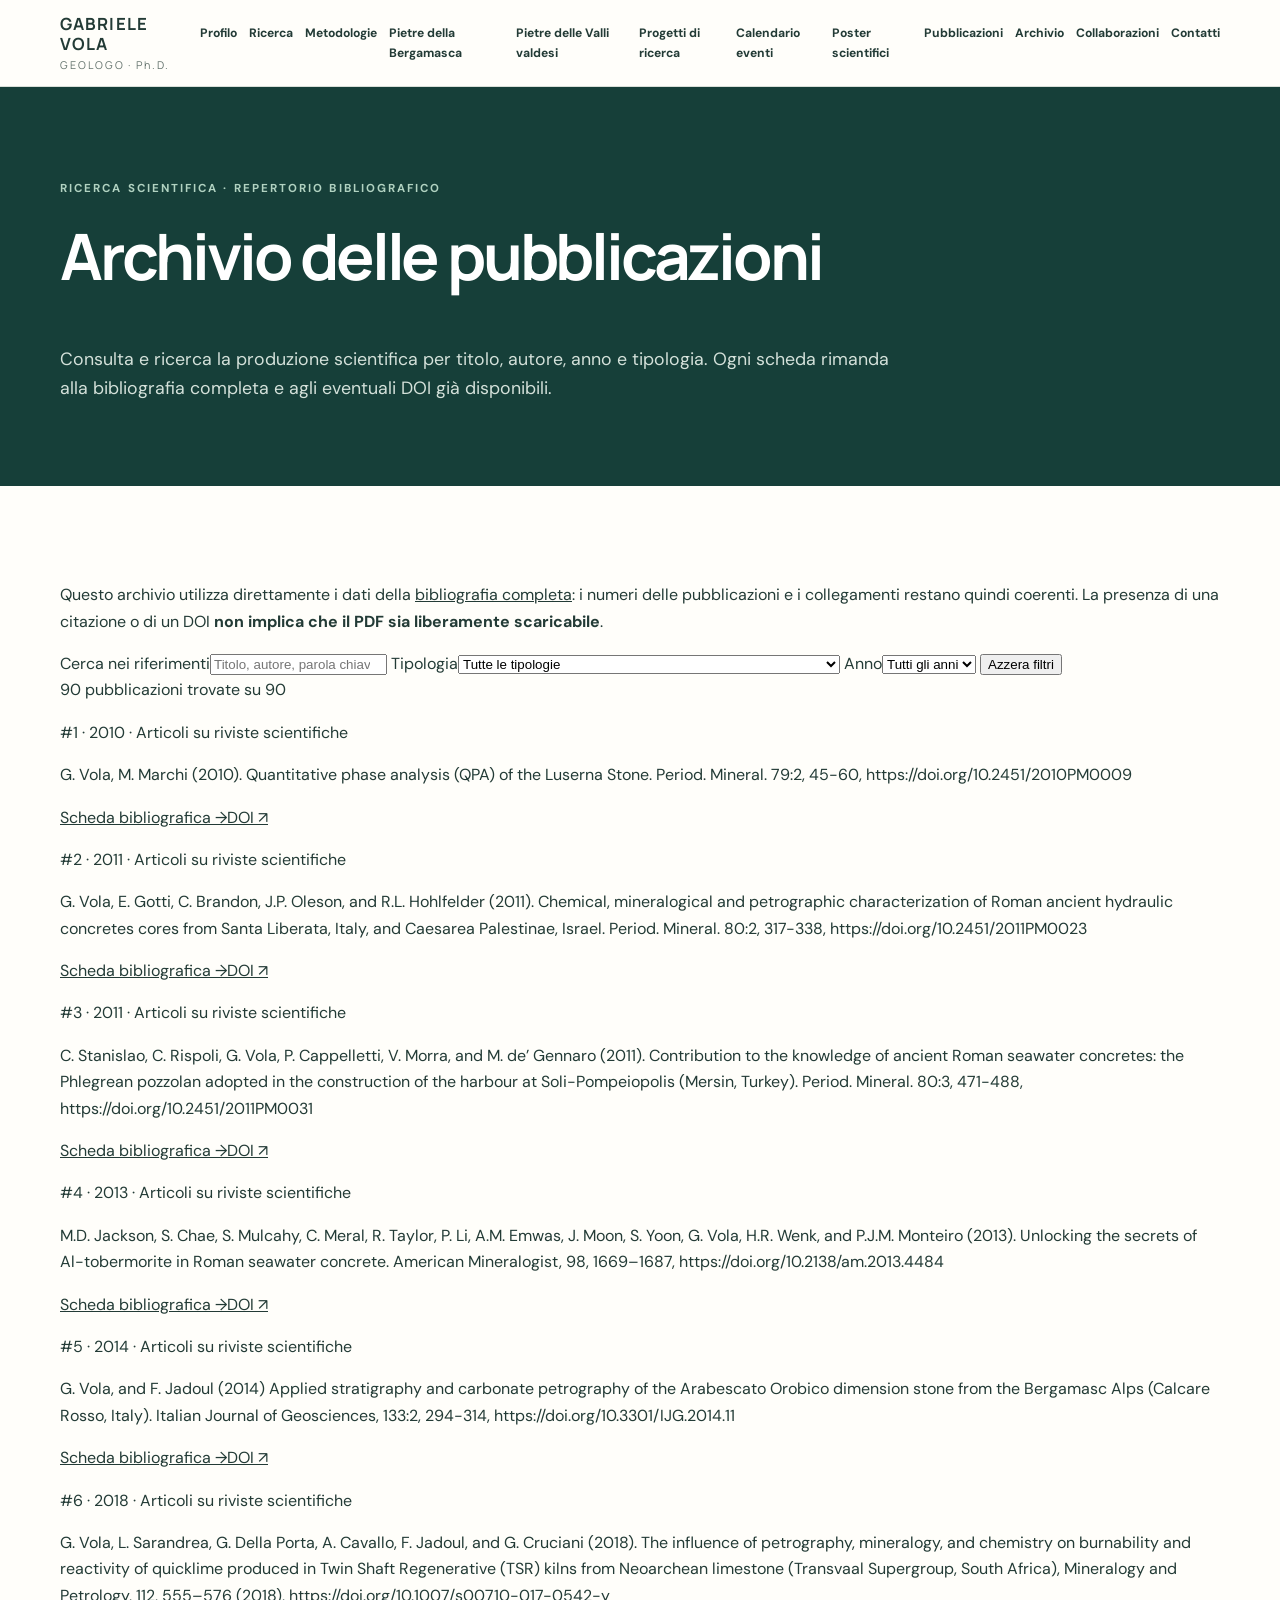
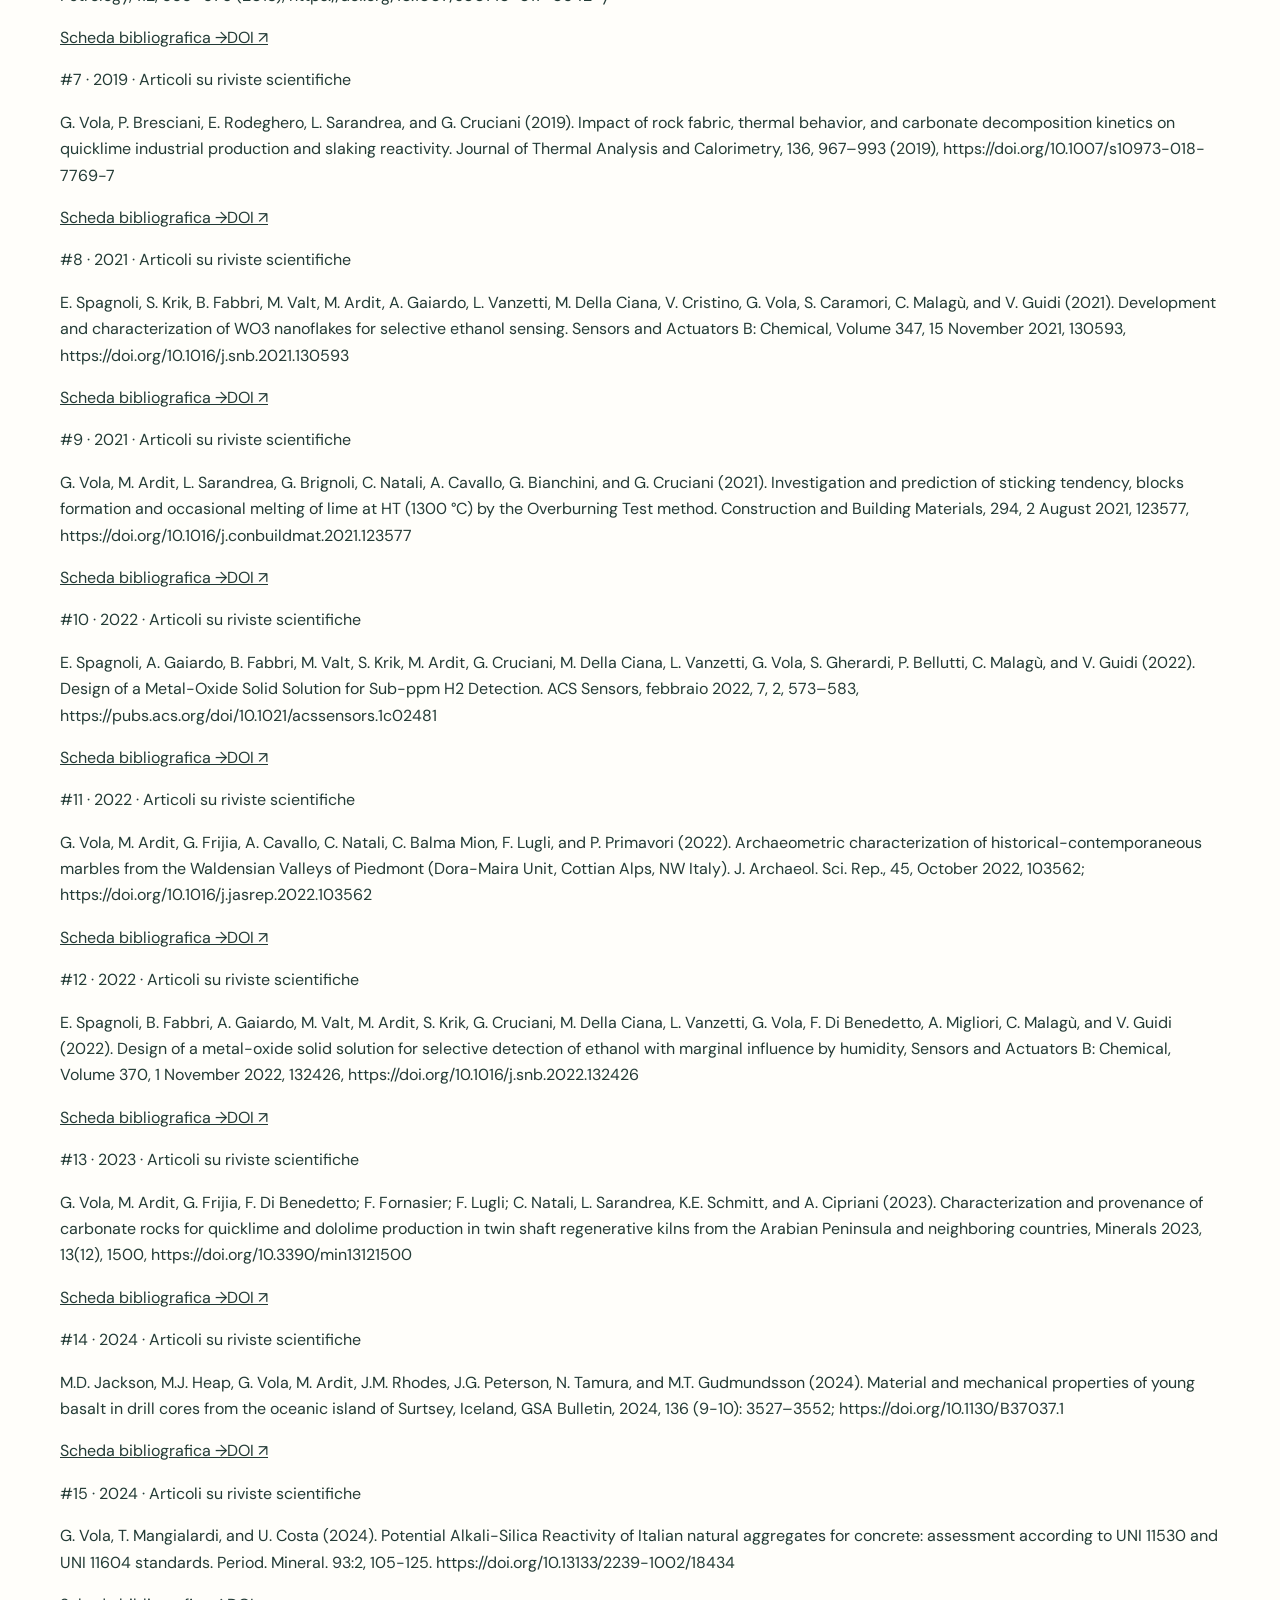
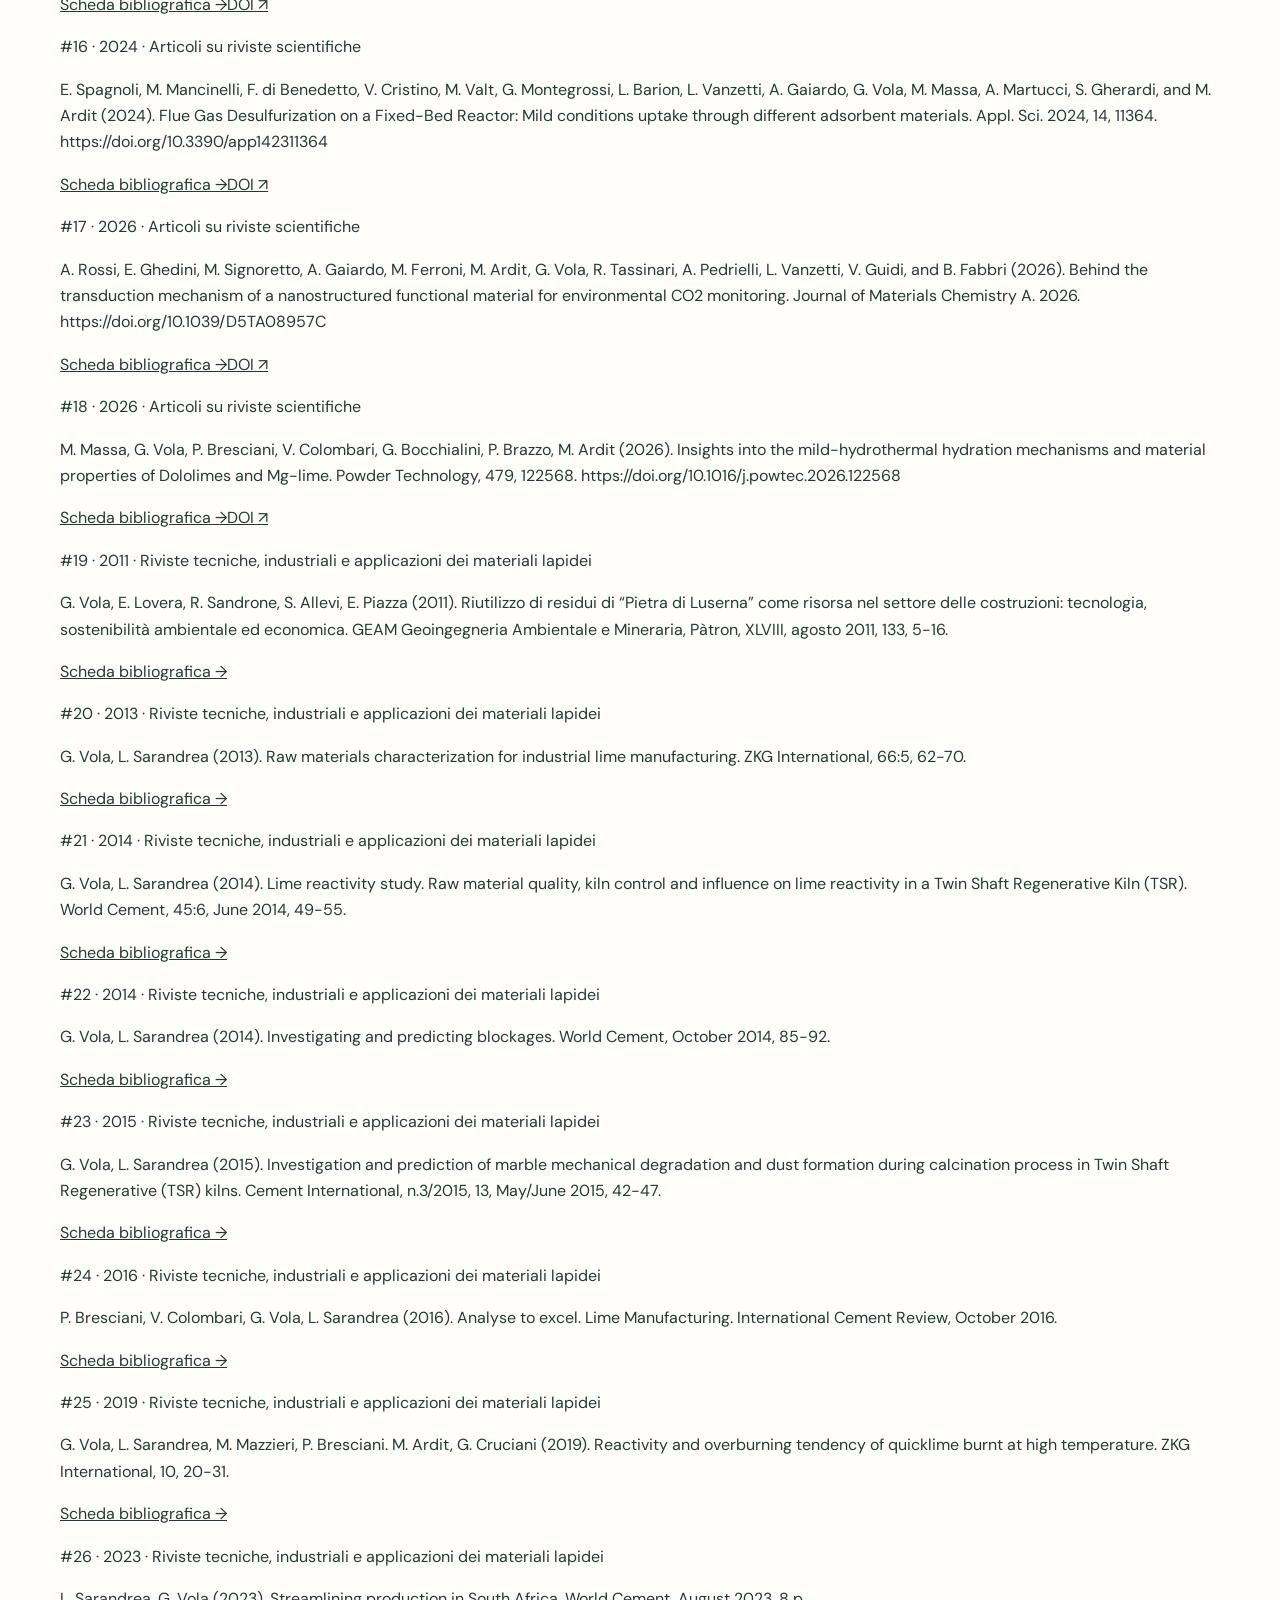
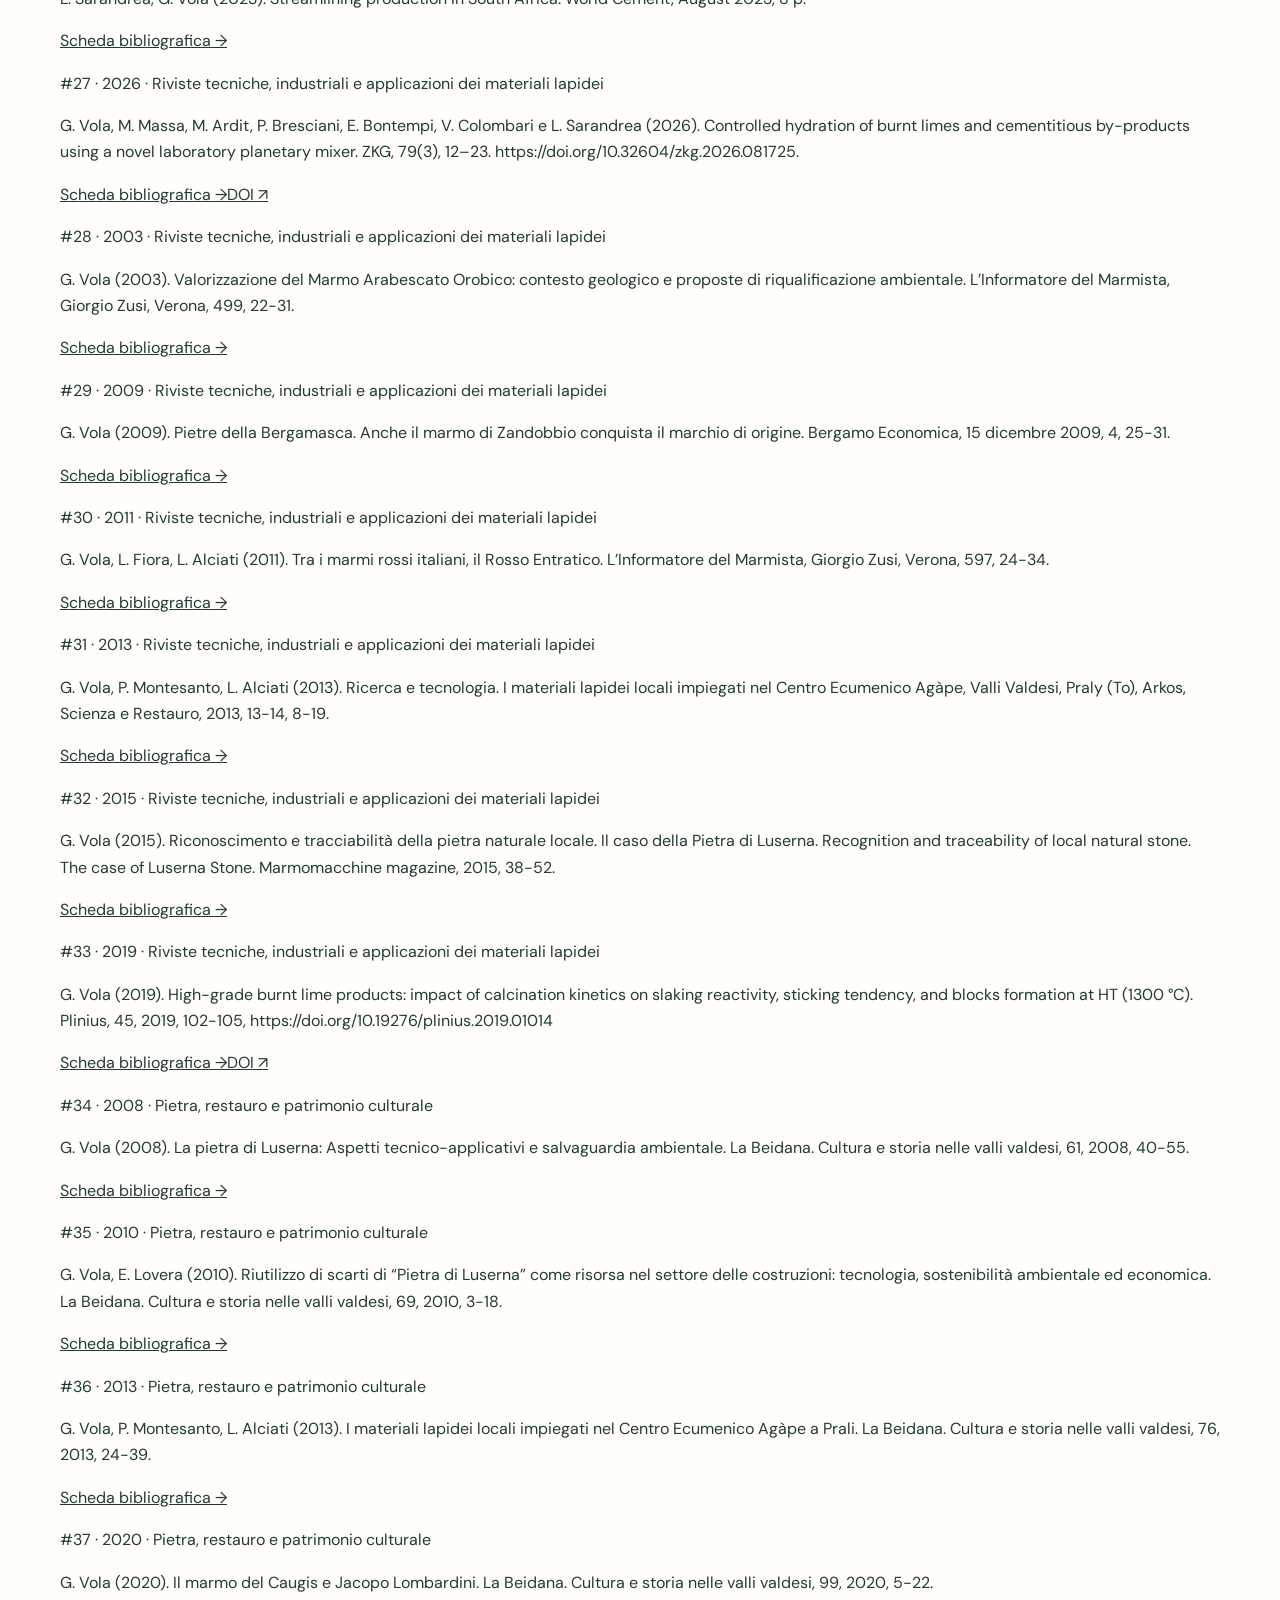
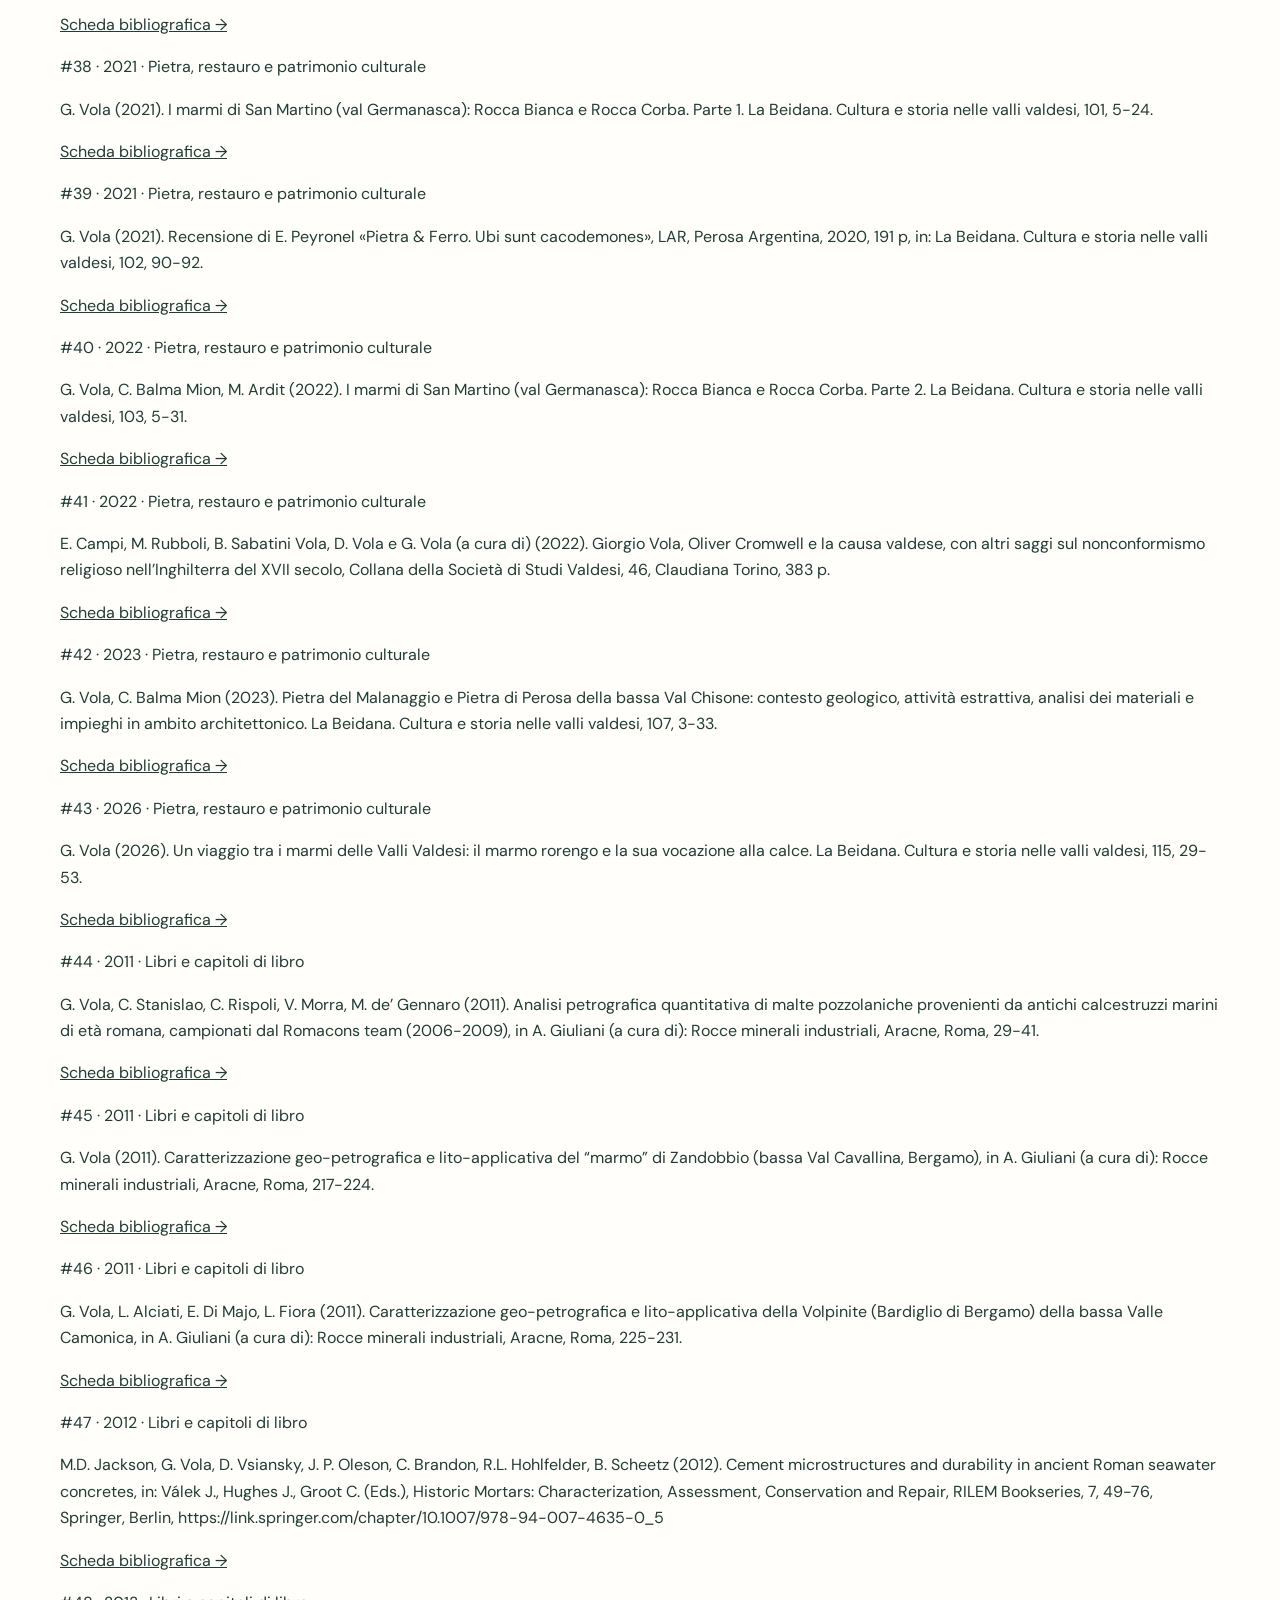
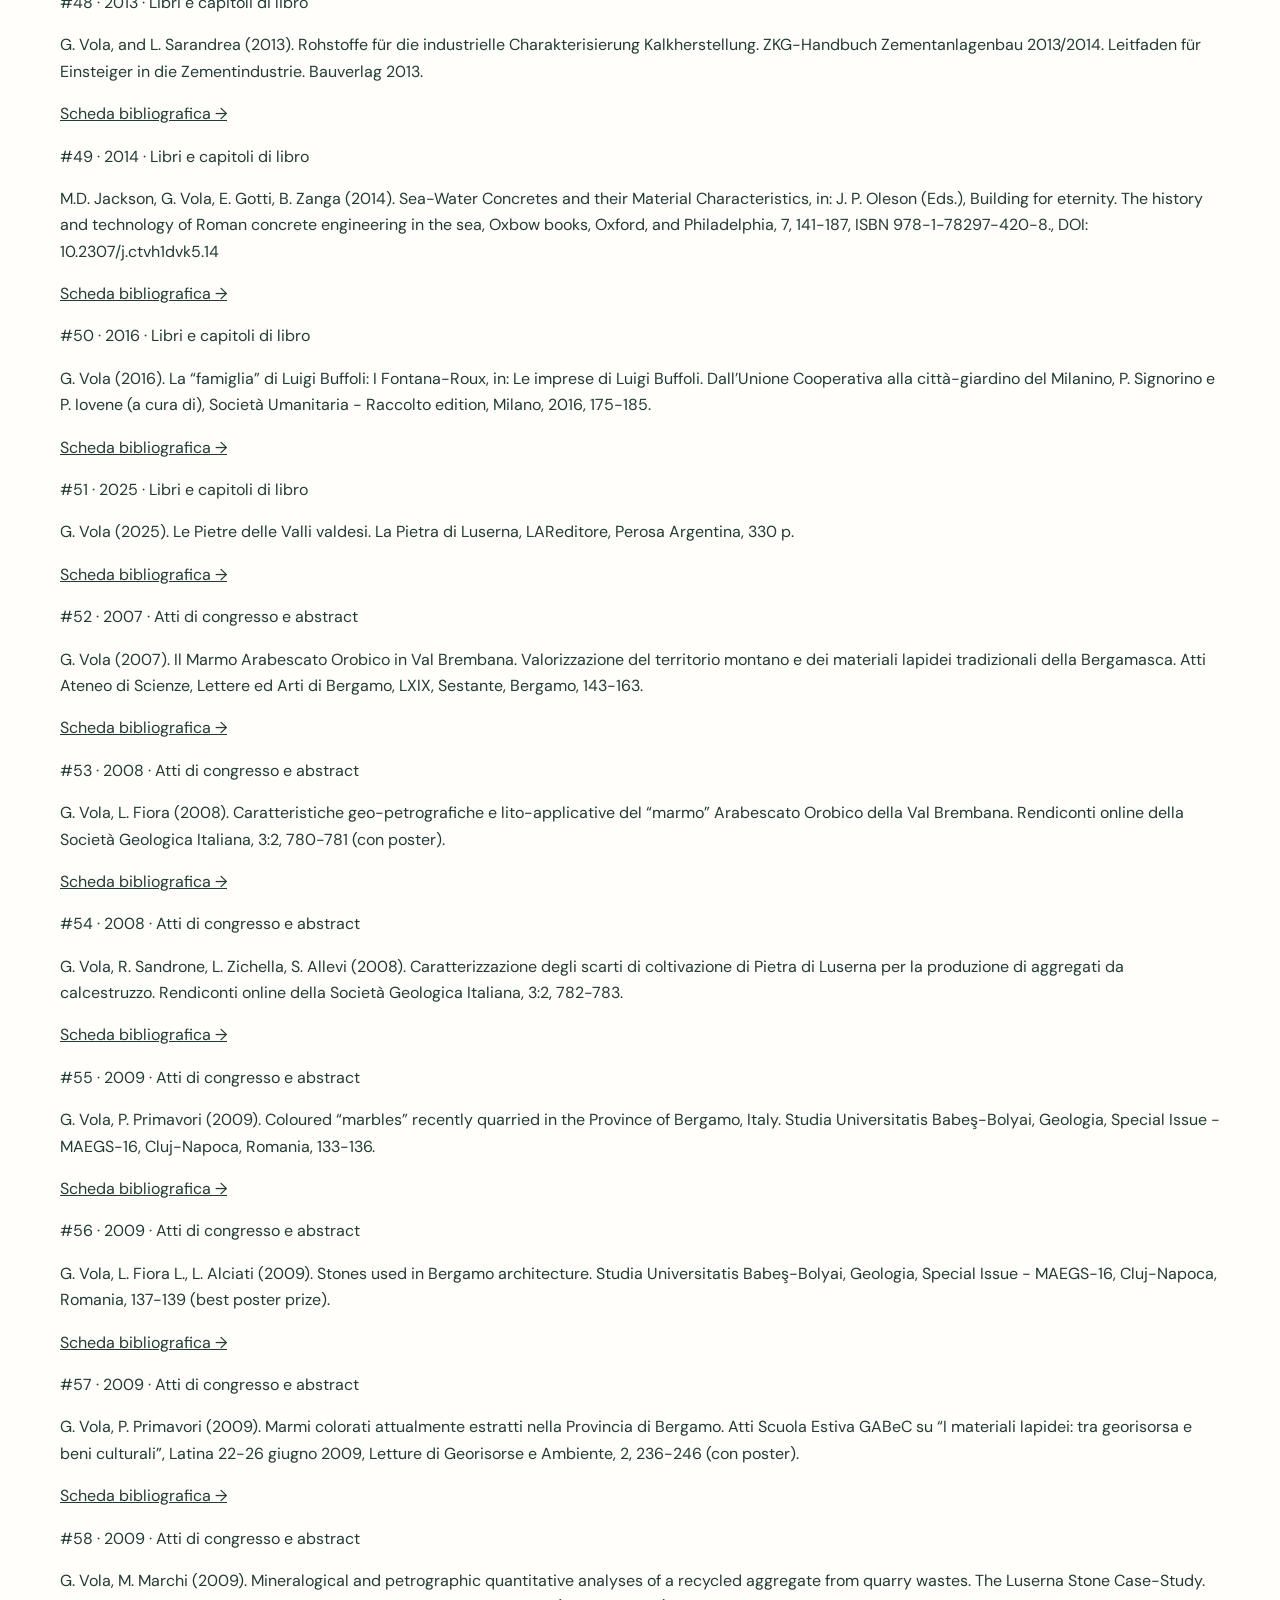
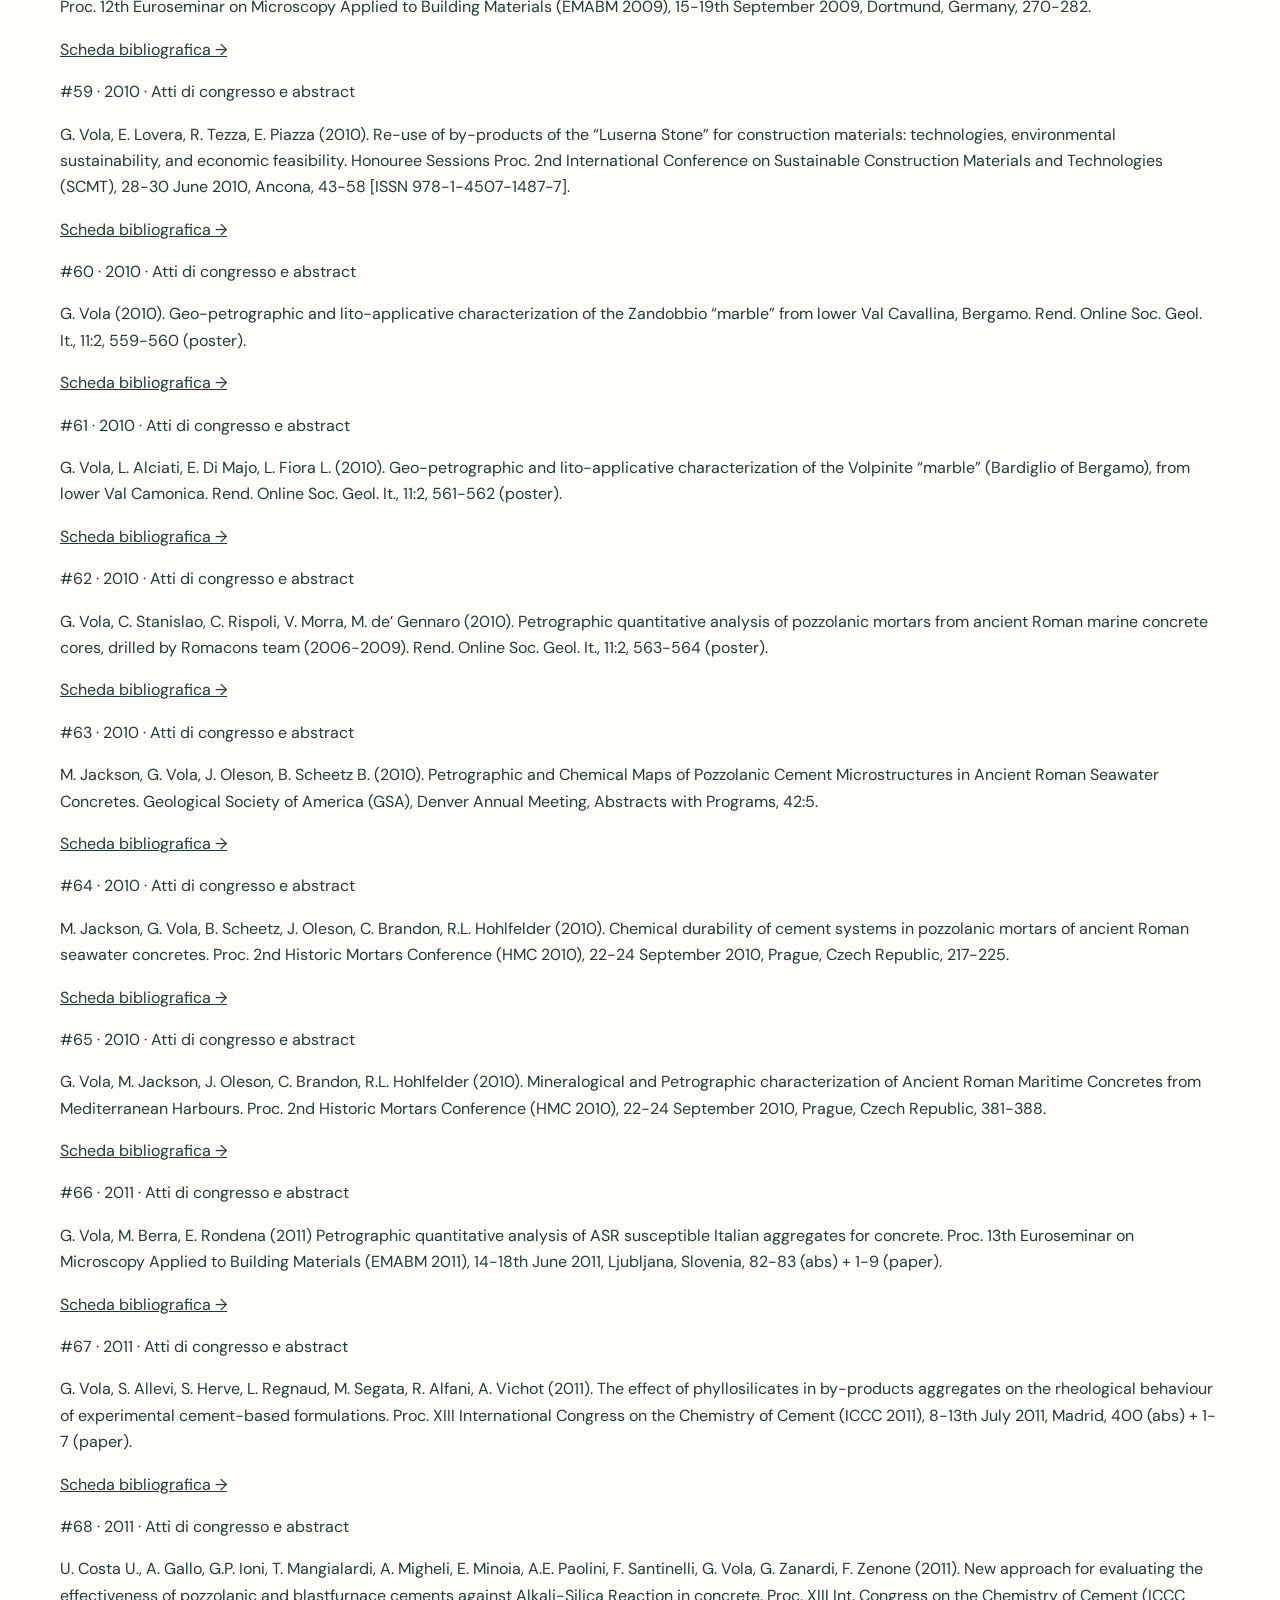
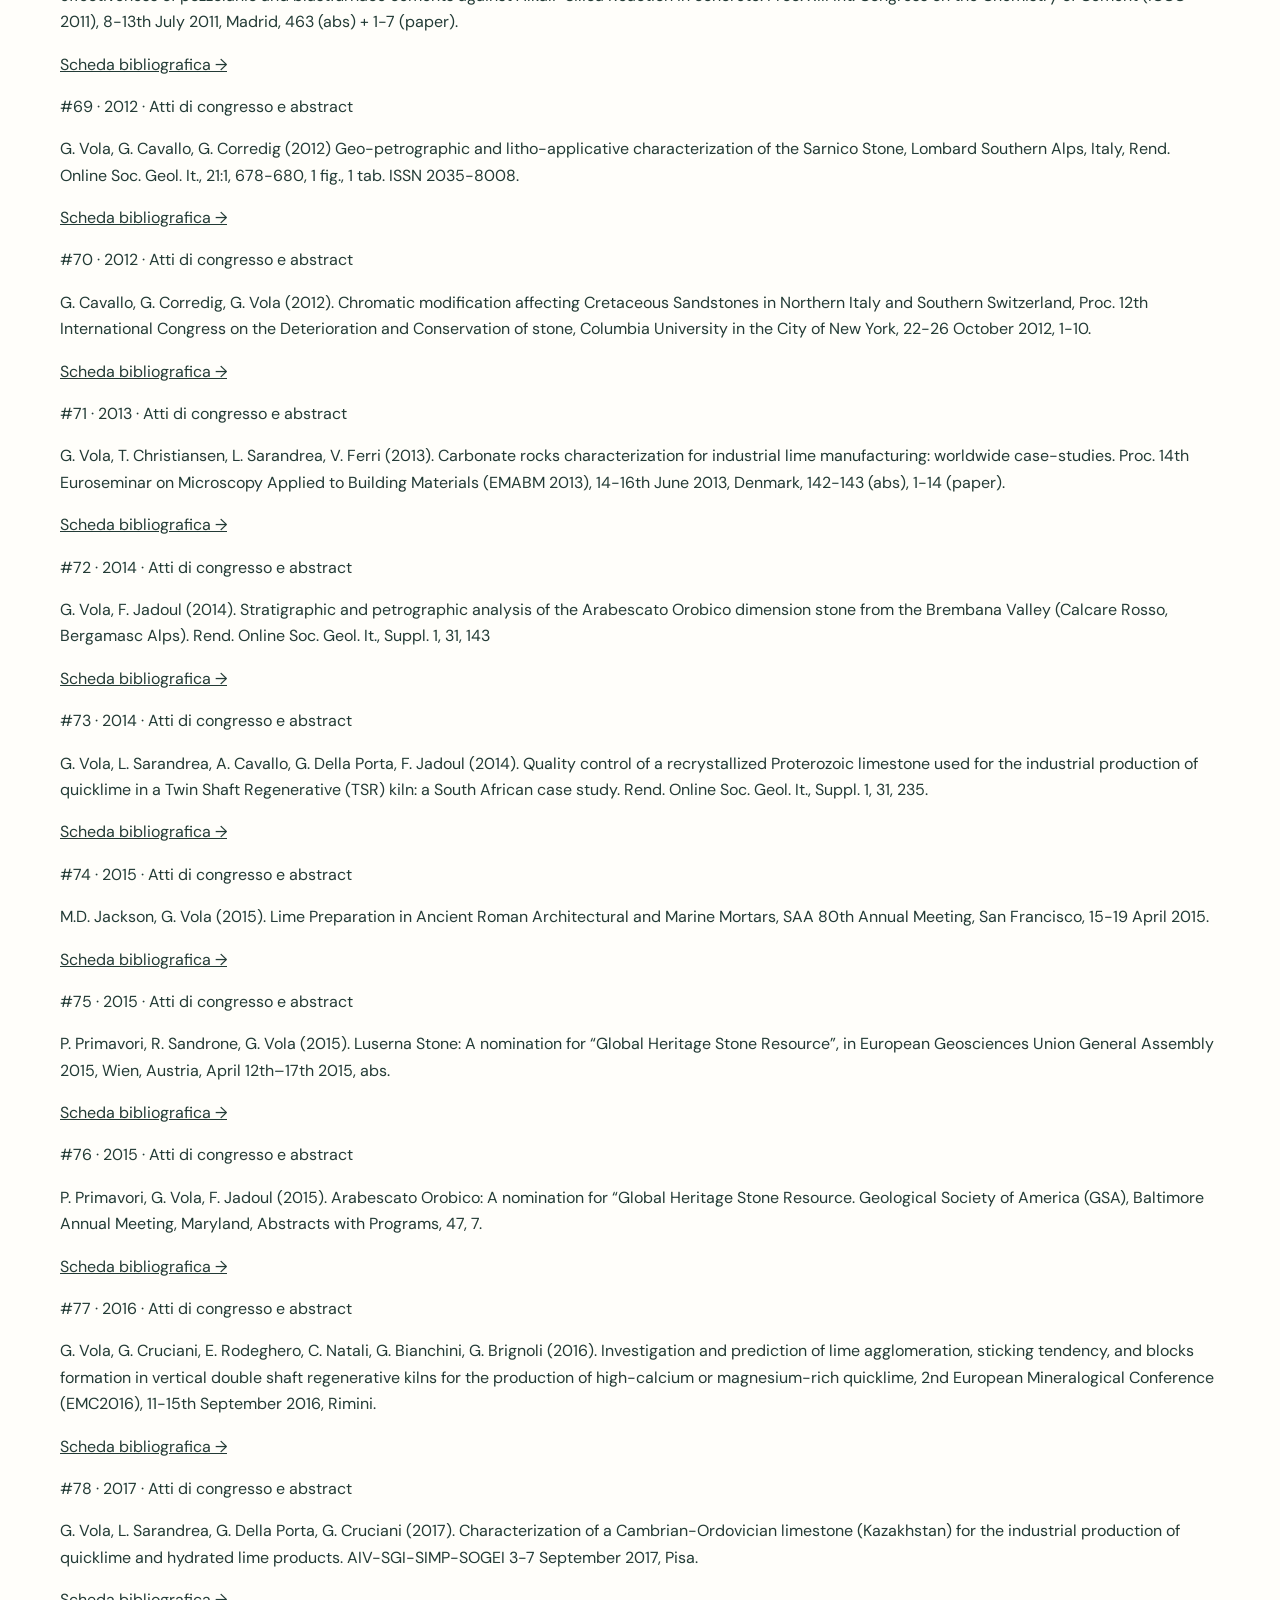
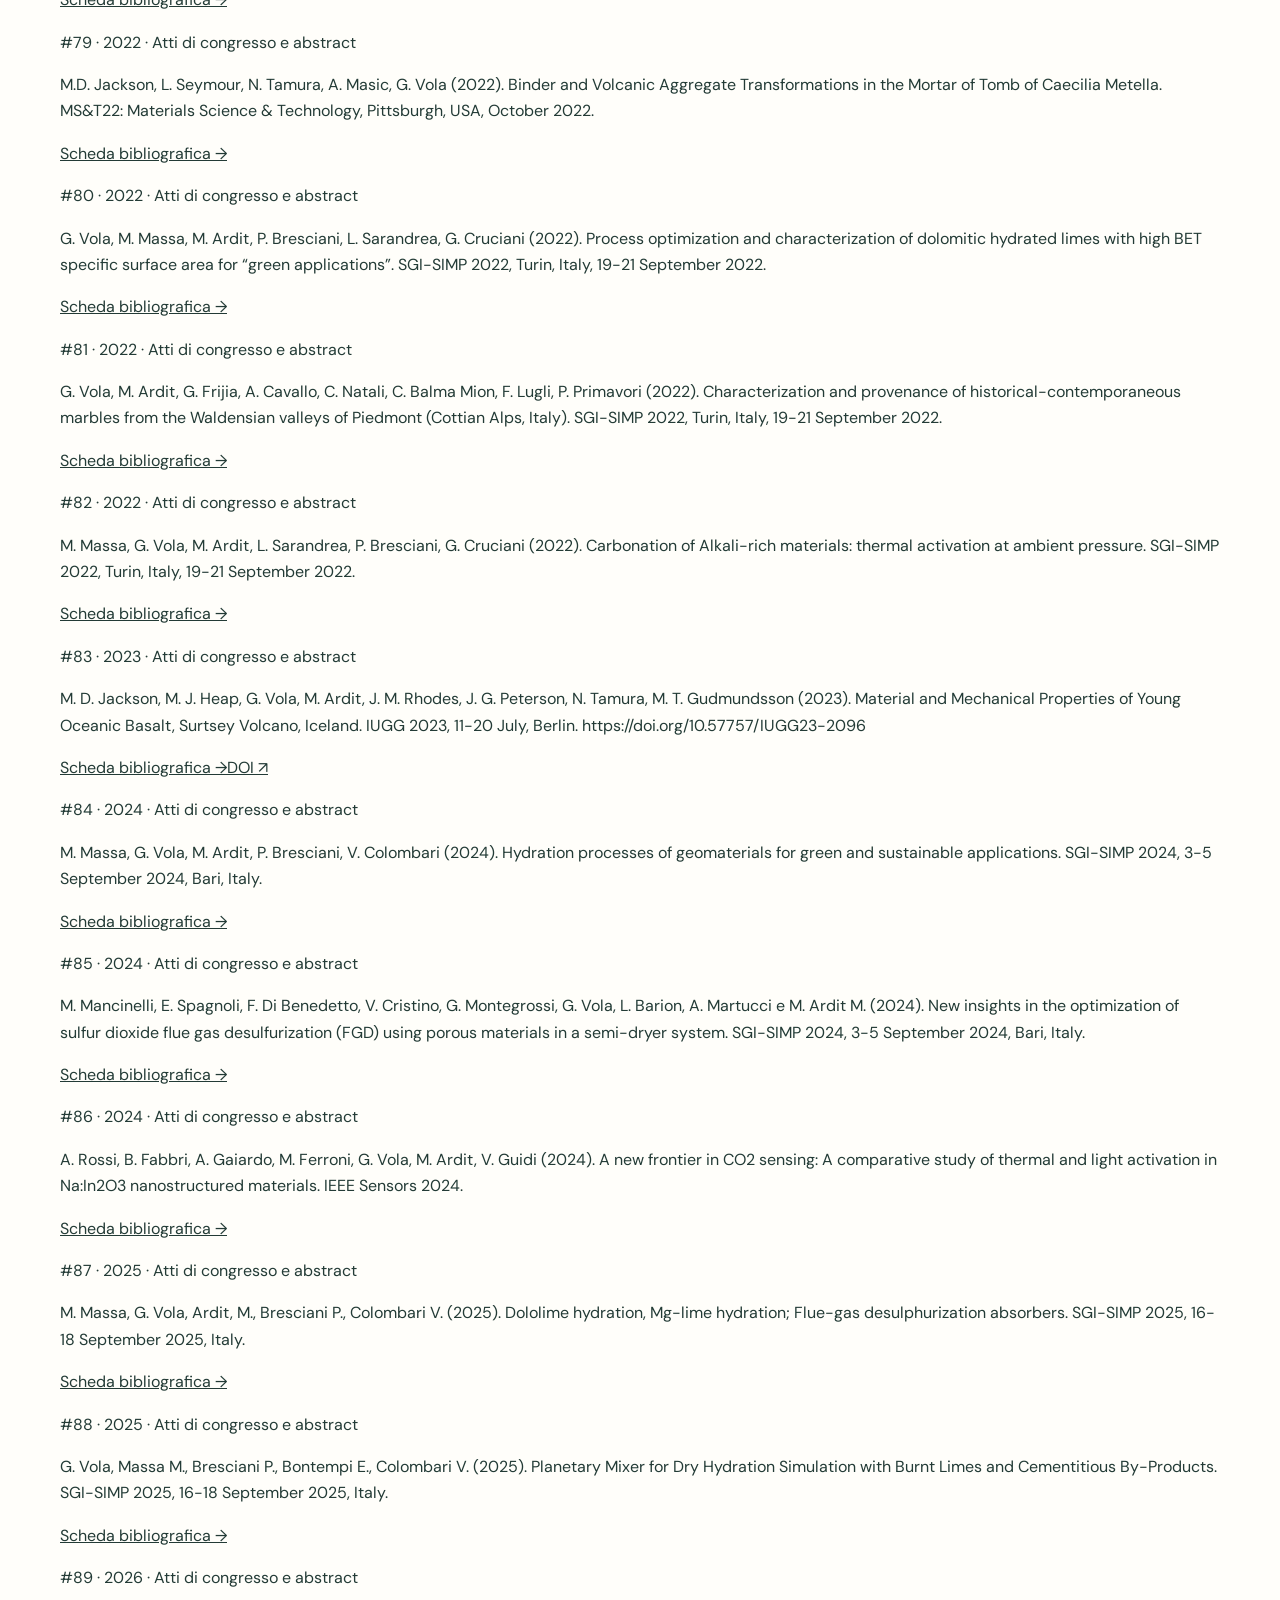
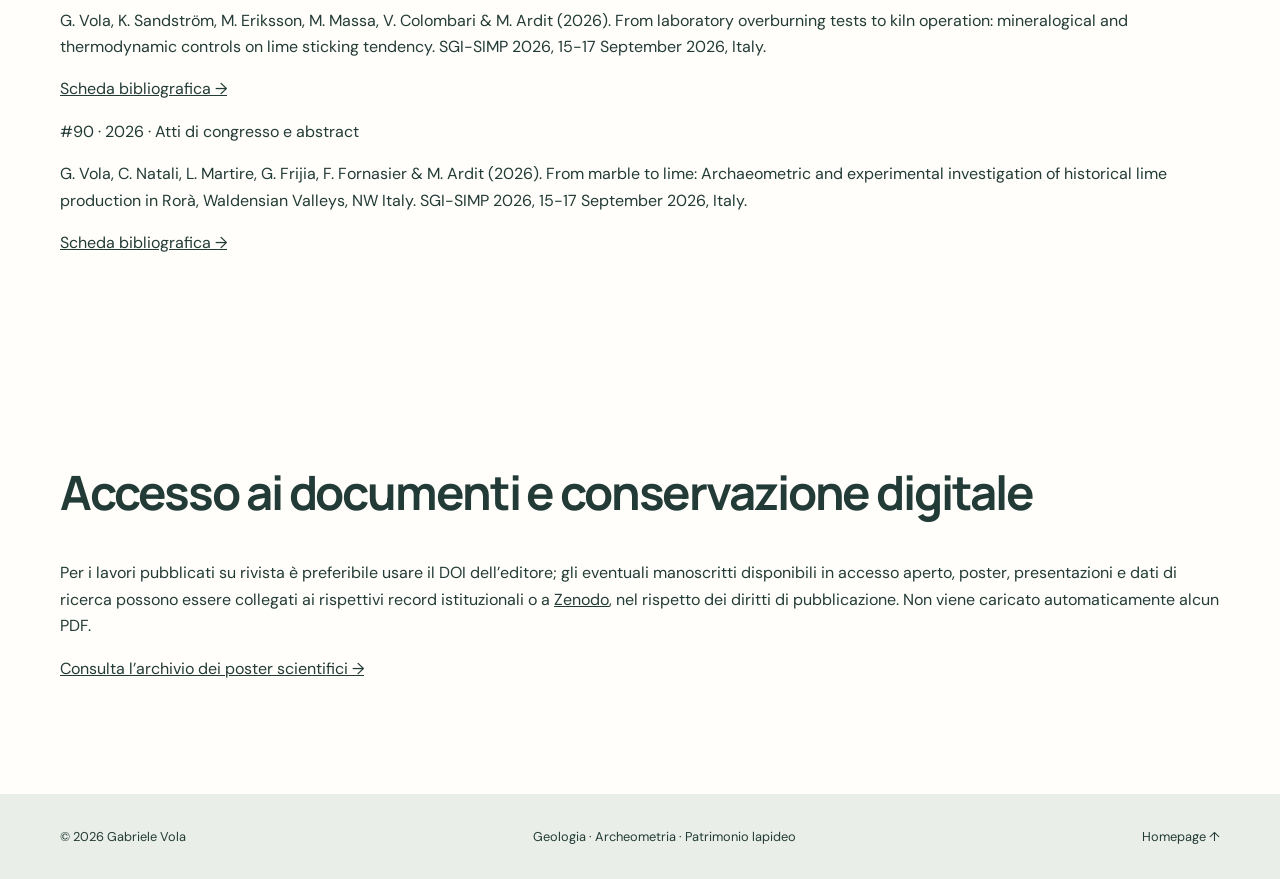
==== archivio-pubblicazioni.html @ a54b9888 "Crea archivio pubblicazioni ricercabile collegato alla bibliografia" ====
<!DOCTYPE html>
<html lang="it">
<head>
<meta charset="utf-8">
<meta name="viewport" content="width=device-width,initial-scale=1">
<link rel="canonical" href="https://gabriele-vola.github.io/archivio-pubblicazioni.html">
<meta name="description" content="Archivio ricercabile delle pubblicazioni scientifiche di Gabriele Vola: ricerca per autore, titolo, anno, tipologia e DOI.">
<meta property="og:title" content="Archivio pubblicazioni | Gabriele Vola">
<meta property="og:description" content="Bibliografia scientifica ricercabile per titolo, anno e tipologia, con collegamenti agli identificativi DOI.">
<title>Archivio pubblicazioni | Gabriele Vola</title>
<link rel="stylesheet" href="style.css">
</head>
<body><a class="skip" href="#contenuto">Salta al contenuto</a>
<header class="header"><div class="shell nav"><a class="brand" href="index.html"><strong>GABRIELE VOLA</strong><span>GEOLOGO · Ph.D.</span></a><button aria-controls="links" aria-expanded="false" aria-label="Apri menu" class="menu" id="menuToggle">☰</button><nav aria-label="Navigazione principale" id="links"><a href="index.html#profilo">Profilo</a><a href="index.html#ricerca">Ricerca</a><a href="metodologie.html">Metodologie</a><a href="pietre-bergamasca.html">Pietre della Bergamasca</a><a href="pietre-valdesi.html">Pietre delle Valli valdesi</a><a href="progetti-ricerca.html">Progetti di ricerca</a><a href="calendario-eventi.html">Calendario eventi</a><a href="poster-scientifici.html">Poster scientifici</a><a href="bibliografia.html">Pubblicazioni</a><a href="archivio-pubblicazioni.html" aria-current="page">Archivio</a><a href="index.html#collaborazioni">Collaborazioni</a><a href="index.html#contatti">Contatti</a></nav></div></header>
<main id="contenuto"><section class="marbles-heading"><div class="shell"><p class="eyebrow">RICERCA SCIENTIFICA · REPERTORIO BIBLIOGRAFICO</p><h1>Archivio delle pubblicazioni</h1><p class="lead">Consulta e ricerca la produzione scientifica per titolo, autore, anno e tipologia. Ogni scheda rimanda alla bibliografia completa e agli eventuali DOI già disponibili.</p></div></section>
<section class="section shell archive-layout"><p>Questo archivio utilizza direttamente i dati della <a href="bibliografia.html">bibliografia completa</a>: i numeri delle pubblicazioni e i collegamenti restano quindi coerenti. La presenza di una citazione o di un DOI <strong>non implica che il PDF sia liberamente scaricabile</strong>.</p>
<div class="archive-filters"><label for="archive-search">Cerca nei riferimenti</label><input id="archive-search" type="search" placeholder="Titolo, autore, parola chiave, anno…" autocomplete="off">
<label for="archive-group">Tipologia</label><select id="archive-group"><option value="">Tutte le tipologie</option></select>
<label for="archive-year">Anno</label><select id="archive-year"><option value="">Tutti gli anni</option></select>
<button type="button" id="archive-reset">Azzera filtri</button></div>
<p class="archive-status" id="archive-count" role="status" aria-live="polite">Caricamento delle pubblicazioni…</p>
<div id="archive-results" class="archive-results"></div>
<p id="archive-error" hidden>Non è stato possibile leggere la bibliografia. Puoi comunque consultare la <a href="bibliografia.html">lista completa delle pubblicazioni</a>.</p>
</section>
<section class="section shell"><h2>Accesso ai documenti e conservazione digitale</h2><p>Per i lavori pubblicati su rivista è preferibile usare il DOI dell’editore; gli eventuali manoscritti disponibili in accesso aperto, poster, presentazioni e dati di ricerca possono essere collegati ai rispettivi record istituzionali o a <a href="https://zenodo.org/" target="_blank" rel="noopener noreferrer">Zenodo</a>, nel rispetto dei diritti di pubblicazione. Non viene caricato automaticamente alcun PDF.</p><p><a href="poster-scientifici.html">Consulta l’archivio dei poster scientifici →</a></p></section></main>
<footer><div class="shell footer-inner"><span>© <span id="year"></span> Gabriele Vola</span><span>Geologia · Archeometria · Patrimonio lapideo</span><a href="index.html">Homepage ↑</a></div></footer>
<script src="script.js"></script>
<script>
(function(){
"use strict";
const search=document.getElementById("archive-search"),group=document.getElementById("archive-group"),year=document.getElementById("archive-year"),results=document.getElementById("archive-results"),count=document.getElementById("archive-count"),error=document.getElementById("archive-error");
let items=[];
const normalize=s=>(s||"").toLocaleLowerCase("it").normalize("NFD").replace(/[\u0300-\u036f]/g,"");
function option(select,value){const o=document.createElement("option");o.value=value;o.textContent=value;select.appendChild(o)}
function render(){
 const q=normalize(search.value.trim());
 const found=items.filter(x=>(!q||normalize(x.text).includes(q))&&(!group.value||x.group===group.value)&&(!year.value||x.year===year.value));
 results.replaceChildren();
 count.textContent=found.length+" pubblicazioni trovate su "+items.length;
 if(!found.length){const p=document.createElement("p");p.textContent="Nessun risultato per i filtri selezionati.";results.appendChild(p);return}
 const frag=document.createDocumentFragment();
 for(const x of found){
   const article=document.createElement("article");article.className="archive-record";
   const meta=document.createElement("p");meta.className="archive-record-meta";meta.textContent="#"+x.number+" · "+(x.year||"Anno non indicato")+" · "+x.group;
   const description=document.createElement("p");description.className="archive-record-text";description.textContent=x.text;
   const links=document.createElement("p");links.className="archive-record-links";
   const bib=document.createElement("a");bib.href="bibliografia.html#pub-"+x.number;bib.textContent="Scheda bibliografica →";links.appendChild(bib);
   for(const link of x.links){
      const a=document.createElement("a");a.href=link.url;a.textContent=link.label;a.target="_blank";a.rel="noopener noreferrer";links.appendChild(a);
   }
   article.append(meta,description,links);frag.appendChild(article);
 }
 results.appendChild(frag);
}
fetch("bibliografia.html").then(r=>{if(!r.ok)throw Error("HTTP "+r.status);return r.text()}).then(source=>{
 const doc=new DOMParser().parseFromString(source,"text/html");
 const groups=[...doc.querySelectorAll(".bibliography-group")];
 for(const section of groups){
  const name=section.querySelector("h2")?.textContent.trim()||"Altri contributi";
  for(const li of section.querySelectorAll("li[data-original-number]")){
   const n=Number(li.dataset.originalNumber);if(!Number.isInteger(n))continue;
   const text=li.textContent.replace(/\s+/g," ").trim();
   const y=text.match(/\((19|20)\d{2}\)/)?.[0].slice(1,5)||"";
   const links=[...li.querySelectorAll("a[href]")].map(a=>({url:a.href,label:/doi\.org|\/doi\//i.test(a.href)?"DOI ↗":"Fonte ↗"}));
   items.push({number:n,text,group:name,year:y,links});
  }
 }
 if(!items.length)throw Error("Bibliografia vuota");
 items.sort((a,b)=>a.number-b.number);
 [...new Set(items.map(x=>x.group))].forEach(x=>option(group,x));
 [...new Set(items.map(x=>x.year).filter(Boolean))].sort((a,b)=>Number(b)-Number(a)).forEach(x=>option(year,x));
 render();
}).catch(()=>{count.textContent="Archivio temporaneamente non disponibile.";error.hidden=false});
search.addEventListener("input",render);group.addEventListener("change",render);year.addEventListener("change",render);
document.getElementById("archive-reset").addEventListener("click",()=>{search.value="";group.value="";year.value="";render();search.focus()});
})();
</script></body></html>
---- style.css ----
@import url('https://fonts.googleapis.com/css2?family=DM+Sans:wght@400;500;600;700&family=Manrope:wght@400;500;600;700;800&display=swap');
:root{--forest:#163f39;--deep:#10322d;--green:#27574d;--cream:#f7f4ed;--paper:#fffefa;--ink:#233b36;--muted:#64736d;--line:#d9dfd8}*{box-sizing:border-box}html{scroll-behavior:smooth}body{margin:0;background:var(--paper);color:var(--ink);font-family:'DM Sans',Arial,sans-serif;line-height:1.65}h1,h2,h3,.brand{font-family:Manrope,Arial,sans-serif}h1,h2,h3,p,figure{margin-top:0}h1{font-size:clamp(2.55rem,5vw,4.8rem);line-height:1.12;letter-spacing:-.05em;font-weight:700}h2{font-size:clamp(2rem,3.7vw,3.2rem);letter-spacing:-.045em;line-height:1.2}h3{font-size:1.2rem;line-height:1.3;margin-bottom:.6rem}a{color:inherit}.shell{width:min(1160px,calc(100% - 48px));margin:auto}.header{background:var(--paper);position:sticky;top:0;z-index:10;border-bottom:1px solid var(--line)}.nav{min-height:86px;display:flex;justify-content:space-between;align-items:center;gap:24px}.brand{display:flex;flex-direction:column;text-decoration:none;line-height:1.2;letter-spacing:.07em}.brand strong{font-size:1.05rem}.brand span{font-size:.67rem;letter-spacing:.18em;margin-top:5px;color:var(--muted)}nav{display:flex;gap:25px}nav a{text-decoration:none;font-size:.86rem;font-weight:700}nav a:hover,.textlink:hover{color:#518a77}.menu{display:none;border:0;background:transparent;font-size:1.5rem;cursor:pointer}.skip{position:absolute;top:-60px;left:10px;background:white;padding:10px;z-index:30}.skip:focus{top:10px}.hero{background:var(--forest);color:#f5f4ed;padding:90px 0 94px}.hero-grid{display:grid;grid-template-columns:1.05fr .95fr;align-items:center;gap:65px}.eyebrow{letter-spacing:.18em;font-weight:700;font-size:.72rem;color:#b1d2c1;margin-bottom:22px}.eyebrow.dark{color:#497b6b}.lead{font-size:1.11rem;color:#d4e1da;max-width:570px}.actions{display:flex;flex-wrap:wrap;gap:11px;margin-top:31px}.button{display:inline-block;padding:12px 20px;text-decoration:none;border-radius:4px;font-weight:700;font-size:.88rem}.button.light{background:var(--cream);color:var(--forest)}.button.outline{border:1px solid #91b0a6}.button.green{background:var(--forest);color:white}.photo{margin:0;overflow:hidden;position:relative;background:#d6dad3;border-radius:4px}.photo img{display:block;width:100%;height:100%;object-fit:cover}.photo figcaption{position:absolute;left:0;bottom:0;right:0;background:linear-gradient(transparent,rgba(0,0,0,.55));color:white;padding:36px 18px 13px;font-size:.73rem;letter-spacing:.04em}.hero-photo{height:430px}.hero-photo img{object-position:center}.section{padding-top:96px;padding-bottom:96px}.two{display:grid;grid-template-columns:1fr 1fr;gap:70px}.profile-layout{display:grid;grid-template-columns:1.2fr .8fr;gap:70px;align-items:center}.profile-layout p{max-width:680px}.profile-photo{height:360px}.profile-photo img{object-position:center 22%}.section-soft{background:var(--cream)}.cards{display:grid;grid-template-columns:repeat(3,1fr);gap:24px;margin-top:38px}.tile{background:var(--paper);box-shadow:0 9px 25px #183c3210;padding-bottom:22px}.tile h3,.tile p{padding:0 20px}.tile h3{margin-top:22px}.tile p{font-size:.92rem;color:#51635b;margin-bottom:0}.tile-photo{width:100%;height:235px;object-fit:cover;display:block}.tile:nth-child(2) .tile-photo{object-position:center 36%}.services{list-style:none;padding:0;margin:0}.services li{padding:12px 0;border-bottom:1px solid var(--line);font-weight:600}.note{font-size:.82rem;color:var(--muted);margin-top:28px}.heritage{background:var(--deep);color:white}.heritage-grid{align-items:center}.heritage-photo{height:350px}.heritage h2{max-width:520px}.heritage p{color:#d0e2d9}.textlink{font-weight:700;color:#c8e0cf;text-decoration:none}.contact{text-align:center}.contact>p:not(.eyebrow){max-width:550px;margin:0 auto 24px}.contact .location{margin-top:25px!important;color:var(--muted)}footer{background:#e9eee8;font-size:.8rem}.footer-inner{min-height:85px;display:flex;align-items:center;justify-content:space-between;gap:20px}footer a{text-decoration:none}@media(max-width:850px){.hero-grid,.two,.profile-layout{grid-template-columns:1fr;gap:35px}.hero{padding:66px 0}.hero-photo{height:370px}.profile-photo{height:440px}.cards{grid-template-columns:1fr 1fr}nav{display:none;position:absolute;top:85px;left:0;right:0;background:var(--paper);padding:20px 24px;border-bottom:1px solid var(--line);flex-direction:column;gap:14px}nav.open{display:flex}.menu{display:block}}@media(max-width:600px){.shell{width:min(100% - 32px,1160px)}.nav{min-height:75px}nav{top:74px}.hero-photo{height:270px}.section{padding-top:66px;padding-bottom:66px}.cards{grid-template-columns:1fr}.tile-photo{height:235px}.profile-photo{height:360px}.heritage-photo{height:260px}.footer-inner{padding:20px 0;flex-wrap:wrap}.hero-grid{gap:35px}}@media(prefers-reduced-motion:reduce){html{scroll-behavior:auto}}
/* Pubblicazioni e bibliografia accademica */
.pub-lead{max-width:720px;color:var(--muted);margin-bottom:28px}.publications-grid{display:grid;grid-template-columns:repeat(2,minmax(0,1fr));gap:18px}.pub-card{border:1px solid var(--line);background:var(--paper);padding:24px;border-radius:5px}.pub-card h3{font-size:1.09rem;line-height:1.46;margin-bottom:18px}.pub-card a{color:var(--green);font-weight:700;text-decoration:none}.pub-card a:hover{text-decoration:underline}.pub-tag{font-size:.75rem;letter-spacing:.05em;text-transform:uppercase;color:#58786c;font-weight:700;margin-bottom:12px}.publication-actions,.bibliography-links{display:flex;flex-wrap:wrap;gap:12px;margin-top:27px}.bibliography-outline{border:1px solid var(--green);color:var(--green)}.bibliography h1{color:var(--forest);font-size:clamp(2.5rem,5vw,4.3rem)}.bibliography-intro{max-width:870px;color:var(--muted)}.bibliography-group{margin-top:58px}.bibliography-group h2{font-size:1.7rem;padding-bottom:12px;border-bottom:1px solid var(--line)}.bibliography-group ol{padding-left:34px}.bibliography-group li{padding:12px 0;overflow-wrap:anywhere}.bibliography-group li::marker{font-weight:700;color:var(--green)}.bibliography-group a{color:var(--green)}@media(max-width:700px){.publications-grid{grid-template-columns:1fr}.pub-card{padding:20px}}

/* Libro 2025 */
.book-layout{display:grid;grid-template-columns:minmax(250px,.75fr) minmax(0,1.25fr);gap:clamp(24px,6vw,85px);align-items:center}.book-cover{aspect-ratio:4/5;max-width:390px;background:linear-gradient(145deg,#204c43,#0f2e2a);color:#f3f0e4;border-left:11px solid #a2af9d;box-shadow:18px 20px 35px #1a3e3430;padding:clamp(24px,4vw,42px);display:flex;flex-direction:column;justify-content:center;gap:20px;position:relative}.book-cover:after{content:'';position:absolute;bottom:30px;left:42px;right:42px;height:1px;background:#9cb8a6}.book-cover-kicker{font-size:.7rem;letter-spacing:.14em}.book-cover-title{font-family:Manrope,Arial,sans-serif;font-size:clamp(1.65rem,3vw,2.45rem);font-weight:800;letter-spacing:-.05em;line-height:1.18}.book-cover-subtitle{font-size:1.2rem}.book-cover-author{font-size:.82rem;margin-top:26px}.book-details h2{font-size:clamp(1.9rem,3.6vw,3rem)}.book-details p{max-width:610px}.book-disclaimer{font-size:.75rem;color:var(--muted);margin-top:18px}@media(max-width:720px){.book-layout{grid-template-columns:1fr}.book-cover{width:min(100%,345px);margin:0 auto}.book-details{padding-top:10px}}

/* Copertina editoriale autentica */
.book-cover-image{margin:0;max-width:390px}.book-cover-image img{display:block;width:100%;height:auto;box-shadow:15px 20px 35px #1a3e3430;border-radius:2px}.book-cover-image figcaption{margin-top:12px;font-size:.76rem;color:var(--muted)}@media(max-width:720px){.book-cover-image{width:min(100%,345px);margin:0 auto}}

/* Progetto editoriale in preparazione */
.editorial-progress{padding:55px 0 66px;border-bottom:1px solid var(--line)}.editorial-progress h2{max-width:850px}.editorial-progress>p:not(.eyebrow){max-width:880px}.progress-status{font-weight:600;color:var(--green);font-size:.91rem}.bibliography li{overflow-wrap:anywhere}

/* Collaborazioni scientifiche */
.collab-intro{max-width:760px;margin-bottom:30px}
.collab-grid{display:grid;grid-template-columns:repeat(auto-fit,minmax(260px,1fr));gap:18px}
.collab-card{background:var(--paper);padding:26px;border:1px solid var(--line);border-radius:5px;display:flex;flex-direction:column}
.collab-card h3{margin:0 0 10px}
.collab-uni{font-weight:700;color:var(--forest);margin:0 0 7px}
.collab-field{font-size:.88rem;color:var(--muted);margin:0 0 20px}
.collab-card a{font-weight:700;font-size:.88rem;margin-top:auto;text-underline-offset:4px}
@media(min-width:851px) and (max-width:1120px){.nav{gap:12px}nav{gap:12px}nav a{font-size:.78rem}}

.collab-international{margin-top:52px;padding-top:25px;border-top:1px solid var(--line)}.collab-international>h3{font-size:1.55rem}.collab-international .collab-card{max-width:570px}

.collab-heritage{margin-top:48px}.collab-heritage>h3{font-size:clamp(1.4rem,2.5vw,2rem)}

/* Metodologie scientifiche */
.methods-preview-grid{display:grid;grid-template-columns:1.2fr .8fr;gap:60px;align-items:center}
.methods-preview-image{height:285px}.methods-preview-image img{object-position:center 38%}
.methods-preview p{max-width:720px;margin-bottom:24px}
.methods-hero{background:var(--forest);color:#fff;padding:80px 0}
.methods-hero-layout{display:grid;grid-template-columns:1.18fr .82fr;gap:45px;align-items:center}
.methods-hero h1{font-size:clamp(2.4rem,4vw,4rem)}
.methods-hero-photo{height:340px}.methods-hero-note{color:#bed5cd;font-size:.87rem;margin-top:25px}
.methods-intro{max-width:830px;color:var(--muted);margin-bottom:28px}
.methods-grid{display:grid;grid-template-columns:repeat(2,minmax(0,1fr));gap:19px}
.method-card{border:1px solid var(--line);background:var(--paper);border-radius:5px;padding:25px}
.method-card h3{margin:12px 0 10px}.method-card p{font-size:.92rem;color:var(--muted);margin:0}
.method-tech{font-size:.74rem;font-weight:700;color:#477c69;letter-spacing:.035em}
.methods-apps{display:grid;grid-template-columns:repeat(3,1fr);gap:25px}
.methods-apps article{border-top:3px solid var(--forest);padding-top:16px}
.methods-apps p{font-size:.92rem;color:var(--muted)}
.method-disclaimer{margin-top:28px;color:var(--muted);font-size:.82rem}
.button.method-outline{border:1px solid var(--forest);color:var(--forest)}
@media(max-width:1000px){.nav{gap:13px}nav{gap:13px}nav a{font-size:.78rem}}
@media(max-width:850px){.methods-preview-grid,.methods-hero-layout{grid-template-columns:1fr}.methods-apps{grid-template-columns:1fr 1fr}}
@media(max-width:600px){.methods-grid,.methods-apps{grid-template-columns:1fr}.methods-hero{padding:55px 0}.methods-hero-photo{height:250px}}

/* Riferimenti bibliografici nelle schede metodologiche */
.method-pubs{border-top:1px solid var(--line);margin-top:20px;padding-top:14px}
.method-pubs-title{color:var(--forest)!important;font-weight:700;font-size:.83rem!important;margin:0 0 7px!important}
.method-pubs ul{margin:0;padding-left:19px}
.method-pubs li{margin:0 0 8px;line-height:1.4;font-size:.81rem}
.method-pubs a{text-decoration:underline;text-underline-offset:3px;overflow-wrap:anywhere}
.method-reference-note{font-size:.79rem!important;line-height:1.5;color:var(--muted)!important;margin:8px 0 0!important}

/* Aggiornamenti immagini ottobre 2026 */
.methods-preview-image img{object-position:center center}
.heritage-photo img{object-position:center 38%}

/* Pagina progetto Marmi delle Valli Valdesi */
.marbles-heading{background:var(--forest);color:white;padding:75px 0 65px}.marbles-heading h1{max-width:900px}.marbles-heading .lead{max-width:850px}
.marbles-landscape{background:var(--deep);padding:25px 0 34px}.marbles-landscape figure{margin:0}.marbles-landscape img{width:100%;height:auto;display:block;border-radius:3px}.marbles-landscape figcaption{color:#d2e1d8;font-size:.83rem;margin-top:12px}
.marbles-prose{max-width:860px;font-size:1.05rem}.marbles-cards,.marbles-references{display:grid;grid-template-columns:repeat(3,1fr);gap:24px;margin-top:28px}
.marbles-cards article,.marbles-references article{border:1px solid var(--line);background:var(--paper);padding:24px;border-radius:4px}.marbles-cards p,.marbles-references p{font-size:.9rem;color:var(--muted)}
.marbles-references span{font-size:.76rem;font-weight:700;color:var(--green)}.marbles-references a{font-weight:700;text-underline-offset:4px}
.marbles-method{display:grid;grid-template-columns:.85fr 1.15fr;align-items:center;gap:40px}.marbles-method figure{margin:0}.marbles-method img{display:block;width:100%;height:290px;object-fit:cover;border-radius:4px}.marbles-method figcaption{font-size:.78rem;margin-top:9px;color:var(--muted)}
#progetti .textlink{display:inline-block;margin-top:12px}
.editorial-progress .button{margin-top:9px}
@media(min-width:851px){.marbles-heading{padding-top:92px}.nav{gap:13px}nav{gap:13px}nav a{font-size:.78rem}}
@media(max-width:850px){.marbles-cards,.marbles-references{grid-template-columns:1fr 1fr}.marbles-method{grid-template-columns:1fr}}
@media(max-width:600px){.marbles-cards,.marbles-references{grid-template-columns:1fr}.marbles-heading{padding:54px 0}}

/* Recensioni e segnalazioni del volume */
.reviews-intro{max-width:850px;color:var(--muted);margin-bottom:32px}
.review-grid{display:grid;grid-template-columns:repeat(3,minmax(0,1fr));gap:22px}
.review-card{background:var(--cream);border:1px solid var(--line);border-radius:5px;overflow:hidden;display:flex;flex-direction:column}
.review-media{height:235px;display:block;overflow:hidden;background:#e4e6de}
.review-media img{display:block;width:100%;height:100%;object-fit:cover;object-position:top}
.review-copy{padding:20px 21px 23px;display:flex;flex-direction:column;flex:1}
.review-copy h3{font-size:1.07rem;line-height:1.36}
.review-copy p{font-size:.91rem;color:var(--ink)}
.review-copy .review-type{font-size:.71rem;color:var(--green);font-weight:700;letter-spacing:.09em;margin-bottom:10px}
.review-copy a{font-size:.87rem;font-weight:700;color:var(--forest);margin-top:auto}
.book-reviews-link{display:block;margin-top:14px;font-weight:700;color:var(--forest)}
@media(max-width:850px){.review-grid{grid-template-columns:repeat(2,minmax(0,1fr))}}
@media(max-width:600px){.review-grid{grid-template-columns:1fr}.review-media{height:260px}}

/* Recensione di Tullio Parise - galleria a piena risoluzione */
.review-full{margin-top:38px;border-top:1px solid var(--line);padding-top:27px;scroll-margin-top:100px}
.review-full>p{font-size:.92rem;color:var(--muted)}
.review-pages{display:grid;grid-template-columns:repeat(4,minmax(0,1fr));gap:13px;margin-top:18px}
.review-pages a{display:block;color:var(--forest);font-weight:700;font-size:.83rem;text-decoration:none}
.review-pages img{height:210px;width:100%;object-fit:cover;object-position:top;display:block;border:1px solid var(--line);border-radius:4px;margin-bottom:6px}
@media(max-width:600px){.review-pages{grid-template-columns:repeat(2,minmax(0,1fr))}.review-pages img{height:240px}}

/* Aggiornamento immagine progetto marmi */
.heritage-photo img{object-position:center center}

/* Tavola macroscopica del progetto marmi, senza ritagli */
.marble-macro-figure{margin:28px 0 0;max-width:850px}
.marble-macro-figure a{display:block;background:#f6f5f0;border:1px solid var(--line)}
.marble-macro-figure img{display:block;width:100%;height:auto;object-fit:contain}
.marble-macro-figure figcaption{margin-top:10px;color:var(--muted);font-size:.88rem}

/* Nuove pagine e griglia progetti – ottobre 2026 */
.project-feature{display:grid;grid-template-columns:minmax(240px,.78fr) minmax(0,1.22fr);gap:clamp(24px,4vw,56px);align-items:start}.project-feature>img,.project-feature figure img{width:100%;height:auto;max-height:520px;object-fit:cover;border-radius:5px;display:block}.project-feature figure{margin:0}.project-feature figcaption,.image-caption{font-size:.78rem;color:var(--muted);margin-top:9px}.project-feature h3{font-size:1.14rem;margin-top:22px;margin-bottom:8px}.project-feature h2{margin-top:0}.project-feature p{max-width:780px}.project-feature .button{margin:10px 12px 8px 0}.project-summary-grid{display:grid;grid-template-columns:repeat(4,minmax(0,1fr));gap:19px;margin-top:30px}.project-summary-grid article{background:var(--paper);border:1px solid var(--line);border-radius:5px;overflow:hidden;padding-bottom:19px}.project-summary-grid img{width:100%;height:170px;object-fit:cover}.project-summary-grid h3,.project-summary-grid p,.project-summary-grid a{margin-left:16px;margin-right:16px}.project-summary-grid h3{font-size:1.04rem;margin-top:18px}.project-summary-grid p{font-size:.9rem}.project-summary-grid a,.project-nav a{color:var(--green);font-weight:700}.project-nav{display:grid;grid-template-columns:repeat(2,minmax(0,1fr));gap:12px;margin-top:26px}.project-nav a{border:1px solid var(--line);background:var(--paper);padding:14px 18px;border-radius:4px;text-decoration:none}.project-nav a:hover{text-decoration:underline}.project-feature-top figure img{max-height:480px}#progetti.heritage{color:var(--ink);background:var(--cream)}#progetti.heritage h2{color:var(--forest)}#progetti.heritage .eyebrow{color:var(--green)}@media(max-width:1050px){.project-summary-grid{grid-template-columns:repeat(2,minmax(0,1fr))}}@media(max-width:720px){.project-feature,.project-nav{grid-template-columns:1fr}.project-feature>img,.project-feature figure img{max-height:none}}@media(max-width:520px){.project-summary-grid{grid-template-columns:1fr}}

/* Nuove sezioni - Bergamasca e calendario */
.stone-links{display:flex;flex-wrap:wrap;gap:10px;margin:24px 0}.stone-links a{display:block;padding:9px 12px;border:1px solid var(--line);border-radius:4px;text-decoration:none;color:var(--forest);font-size:.87rem;font-weight:700}.stone-list{display:grid;gap:35px}.stone-article{display:grid;grid-template-columns:minmax(240px,.95fr) minmax(0,1.25fr);gap:30px;background:var(--paper);border:1px solid var(--line);border-radius:5px;overflow:hidden;scroll-margin-top:100px}.stone-detail{padding:22px 28px 28px 0}.stone-detail h2{font-size:clamp(1.65rem,3vw,2.4rem);margin-bottom:10px}.stone-detail h3{font-size:1rem;color:#486b5d}.stone-photo-pending{min-height:320px;padding:35px 25px;background:linear-gradient(135deg,#2a5049,#687f70 65%,#bdc8bc);color:white;display:flex;flex-direction:column;justify-content:end;gap:12px}.stone-photo-pending span{font-size:.65rem;letter-spacing:.15em;font-weight:700}.stone-photo-pending strong{font-size:1.65rem;line-height:1.2}.stone-photo-pending small{font-size:.78rem;color:#ebf0e9}.event-tools{display:flex;flex-wrap:wrap;gap:20px;margin-bottom:26px}.event-tools>div{display:flex;flex-direction:column;gap:6px}.event-tools label{font-weight:700;font-size:.85rem}.event-tools input,.event-tools select{font:inherit;padding:12px;border:1px solid #c1cfc5;border-radius:4px;background:white;min-height:46px}.calendar-layout{display:grid;grid-template-columns:minmax(0,1.1fr) minmax(270px,.9fr);gap:30px}.calendar-box,.event-side{border:1px solid var(--line);padding:24px;border-radius:5px;background:#fff}.calendar-head{display:flex;align-items:center;justify-content:space-between;gap:10px;margin-bottom:20px}.calendar-head h2{font-size:1.4rem;margin:0;text-transform:capitalize}.calendar-head button{border:1px solid var(--line);background:white;padding:7px 12px;cursor:pointer}.calendar-grid{display:grid;grid-template-columns:repeat(7,minmax(0,1fr));gap:5px}.weekday{text-align:center;color:#466658;font-size:.8rem}.calendar-day{display:flex;align-items:center;justify-content:center;min-height:45px;border-radius:3px;background:#f0f5ef}.calendar-day.has-event{background:#376550;color:#fff;font-weight:800}.calendar-day.today{outline:2px solid #b08954;outline-offset:-2px}.event-item{padding:15px 0;border-bottom:1px solid var(--line)}.event-item:last-child{border-bottom:0}.event-item h3{font-size:1.05rem;margin:8px 0}.event-item p{font-size:.9rem;margin:7px 0}.event-date{color:#35664d;font-weight:800;font-size:.82rem}.event-archive{margin-top:65px;max-width:780px}.event-side h2,.event-archive h2{font-size:1.4rem}.nav{gap:14px}nav{gap:12px}nav a{font-size:.76rem}@media(max-width:1050px){.nav{gap:12px}nav{gap:9px}nav a{font-size:.7rem}}@media(max-width:950px){nav{display:none;position:absolute;top:85px;left:0;right:0;background:var(--paper);padding:20px 24px;border-bottom:1px solid var(--line);flex-direction:column;gap:14px;max-height:calc(100vh - 85px);overflow-y:auto}nav.open{display:flex}.menu{display:block}}@media(max-width:720px){.stone-article,.calendar-layout{grid-template-columns:1fr}.stone-detail{padding:0 22px 24px}.stone-photo-pending{min-height:235px}.calendar-box,.event-side{padding:14px}.calendar-day{min-height:36px}}

/* Fotografie della Bergamasca, ottobre 2026 */
.stone-photo-figure{margin:0;min-width:0;display:flex;flex-direction:column;background:#e7e8e2}
.stone-photo-figure>img{display:block;width:100%;height:100%;min-height:310px;max-height:500px;object-fit:cover;flex:1}
.stone-photo-figure>a{display:flex;align-items:flex-start;justify-content:center;width:100%;max-height:500px;min-width:0;overflow:hidden;background:#e7e8e2}
.stone-photo-figure>a>img{display:block;width:100%;height:auto;max-height:500px;object-fit:contain}
.stone-photo-figure figcaption{padding:12px 16px;font-size:.8rem;line-height:1.45;color:#46554e;background:#f3f3ef}
.stone-gallery{display:grid;grid-template-columns:repeat(2,minmax(0,1fr));gap:12px;margin-top:18px}
.stone-gallery figure{margin:0;min-width:0}
.stone-gallery img{display:block;width:100%;height:135px;object-fit:cover;border-radius:3px}
.stone-gallery figcaption{font-size:.76rem;color:#5b645f;line-height:1.4;margin-top:6px}
@media(max-width:700px){.stone-photo-figure>img{min-height:240px;max-height:360px}.stone-gallery img{height:120px}}

.event-photo{display:block;max-width:370px;width:100%;height:auto;object-fit:cover;border-radius:12px;margin:12px 0;}

/* Locandine degli eventi: miniature cliccabili */
.event-item .poster-link{display:block;width:fit-content;margin:1rem 0 .35rem;}
.event-item .event-poster{display:block;max-width:min(100%,235px);max-height:340px;width:auto;height:auto;object-fit:contain;border-radius:8px;border:1px solid #cbd5e1;box-shadow:0 3px 13px #0002;}
.event-item .poster-link:focus-visible{outline:3px solid #1467ba;outline-offset:4px;}
.event-item .poster-caption{font-size:.82rem;color:#526171;margin:.1rem 0 1rem;}
.stone-biblio{margin-top:1.3rem;padding-top:.9rem;border-top:1px solid #c8d2dc;}
.stone-biblio h3{margin-bottom:.5rem;}
.stone-biblio ol{padding-left:1.3rem;}
.stone-biblio li{margin-bottom:.55rem;line-height:1.55;}

/* Archivio poster scientifici */
.poster-archive-grid{display:grid;grid-template-columns:repeat(auto-fit,minmax(min(100%,280px),1fr));gap:1.25rem;margin-top:1.5rem}.poster-archive-card,.poster-empty{background:white;border:1px solid var(--line);border-radius:16px;padding:1.35rem;box-shadow:0 4px 18px #153b3012}.poster-archive-card img{display:block;width:100%;height:440px;object-fit:contain;background:#f3f4f2;border-radius:10px}.poster-archive-card .poster-preview-link{display:block}.poster-archive-card .poster-preview-link:focus-visible{outline:3px solid var(--green);outline-offset:4px;border-radius:10px}@media(max-width:600px){.poster-archive-card img{height:390px}}.poster-archive-card h2{font-size:1.15rem;line-height:1.4}.poster-archive-card small{color:var(--muted);font-weight:700}.poster-actions{display:flex;flex-wrap:wrap;gap:.75rem}.poster-actions a{color:var(--green);font-weight:700}.poster-empty{grid-column:1/-1}


/* Inventario litotipi delle colonne del Santuario di Lovere */
.stone-detail{min-width:0}
.lovere-catalogue{margin:24px 0}
.lovere-table-scroll{max-width:100%;overflow-x:auto;overscroll-behavior-x:contain;border:1px solid #d7ded8;border-radius:5px}
.lovere-table{width:100%;min-width:720px;border-collapse:collapse;font-size:.82rem;line-height:1.45}
.lovere-table th,.lovere-table td{padding:10px 11px;border-bottom:1px solid #d7ded8;vertical-align:top;text-align:left}
.lovere-table thead th{background:#e8efea;color:#284a3c;font-weight:700}
.lovere-table tbody tr:nth-child(even){background:#f7f8f5}
.lovere-table tbody tr:last-child>*{border-bottom:0}
.lovere-table th:first-child{white-space:nowrap}
@media(max-width:720px){.lovere-table-scroll{margin-right:0}.lovere-table{min-width:650px}}
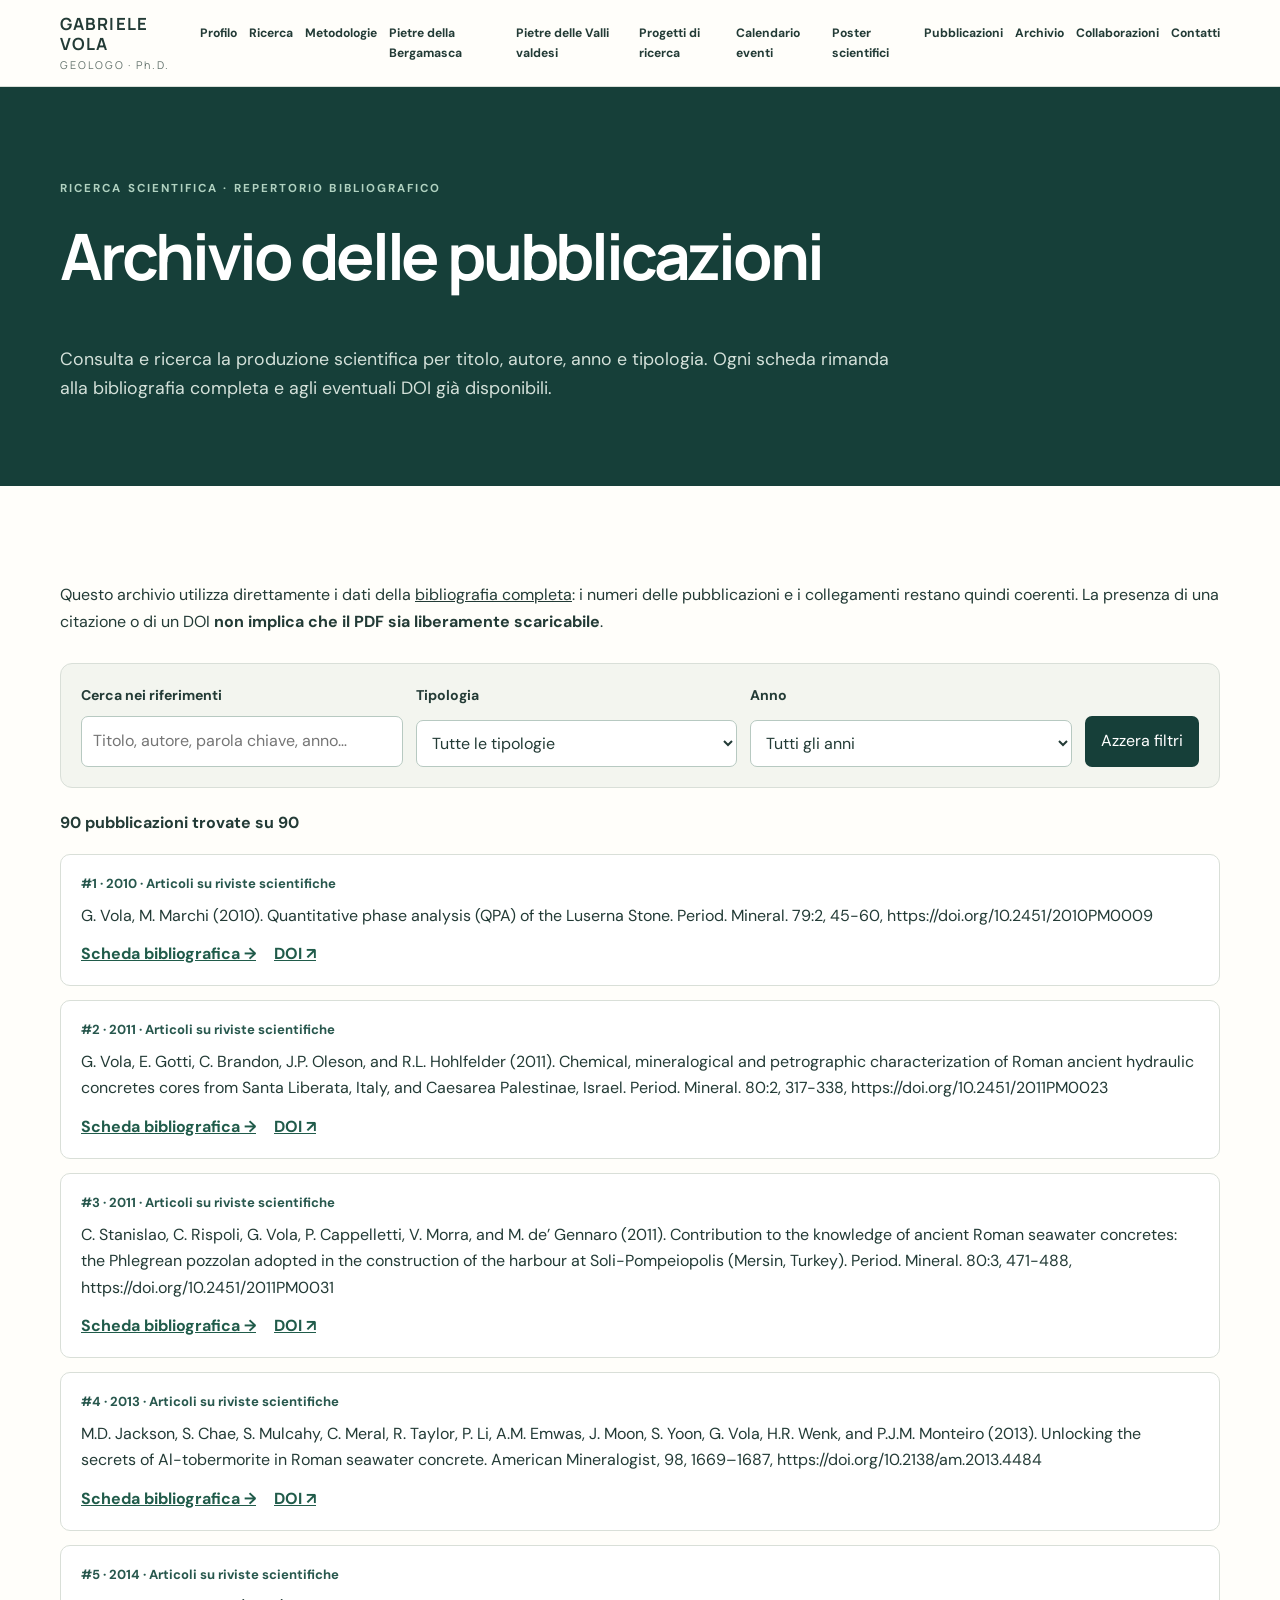
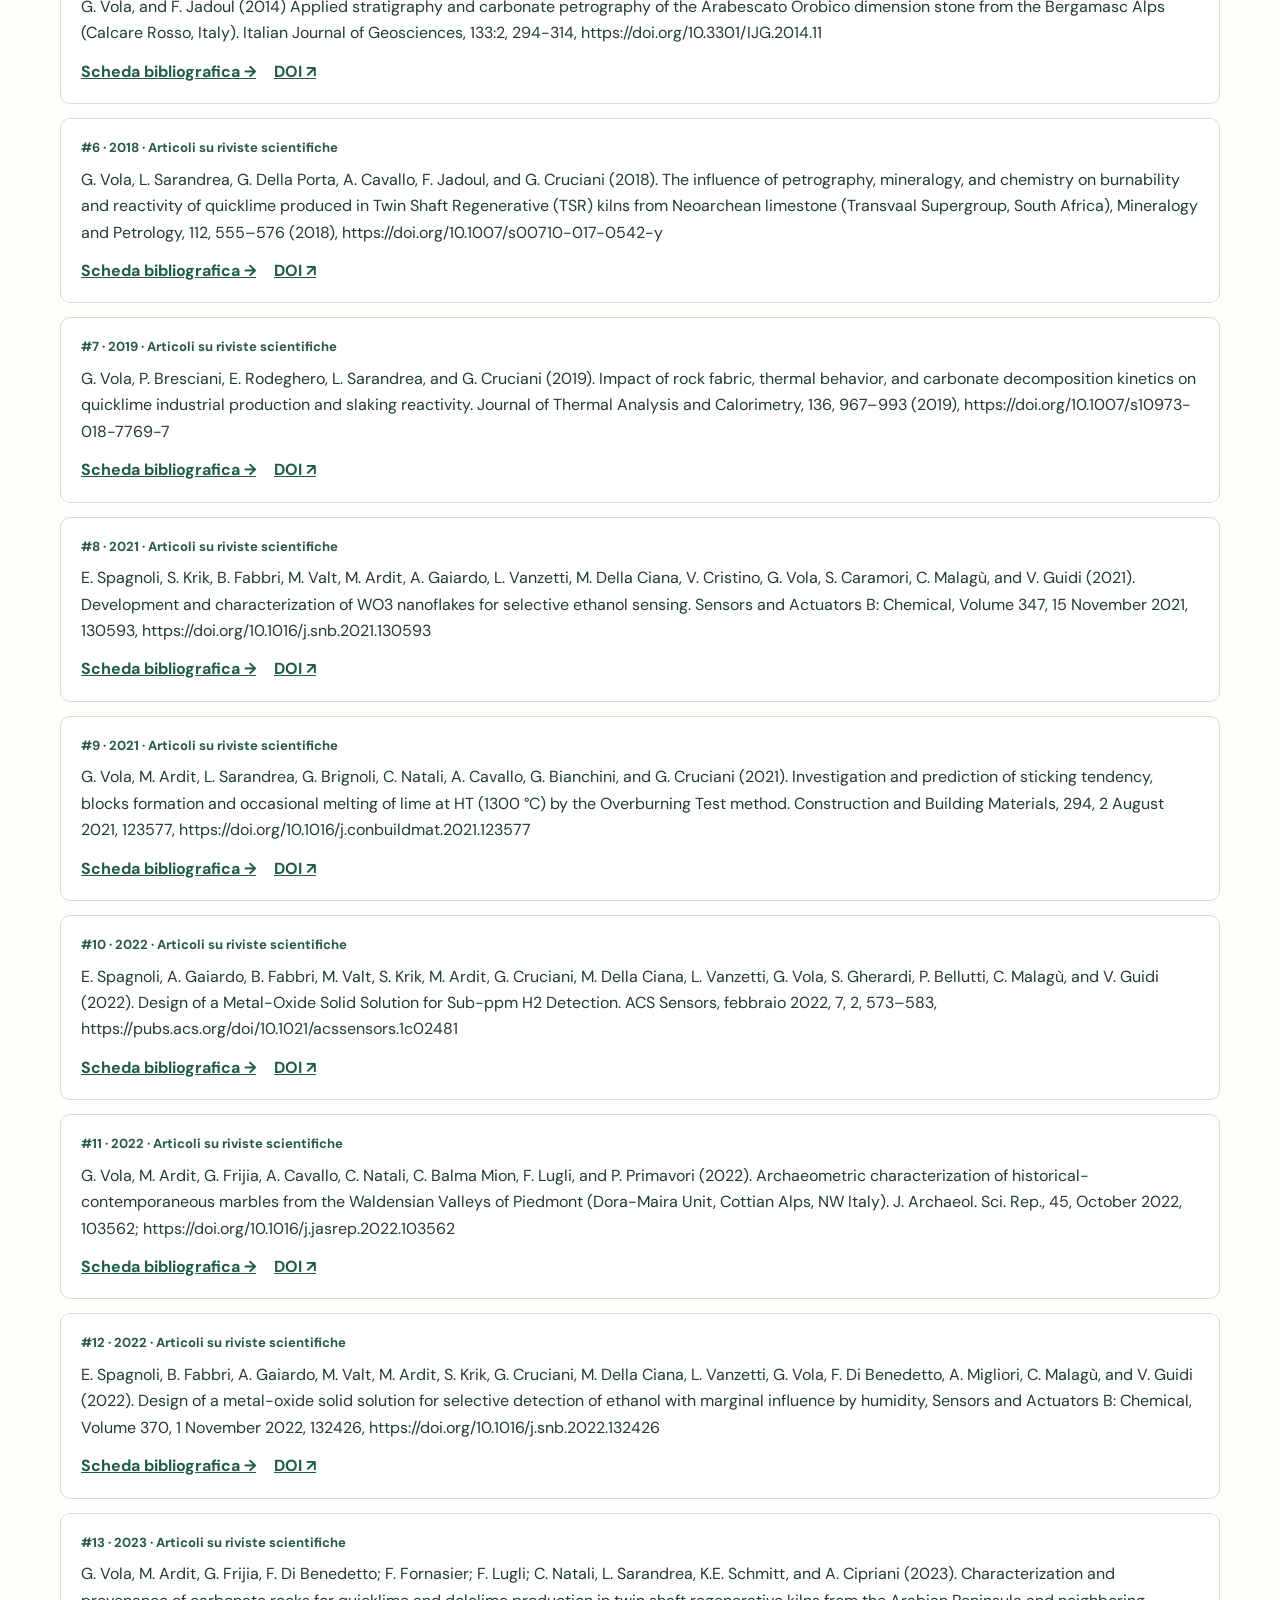
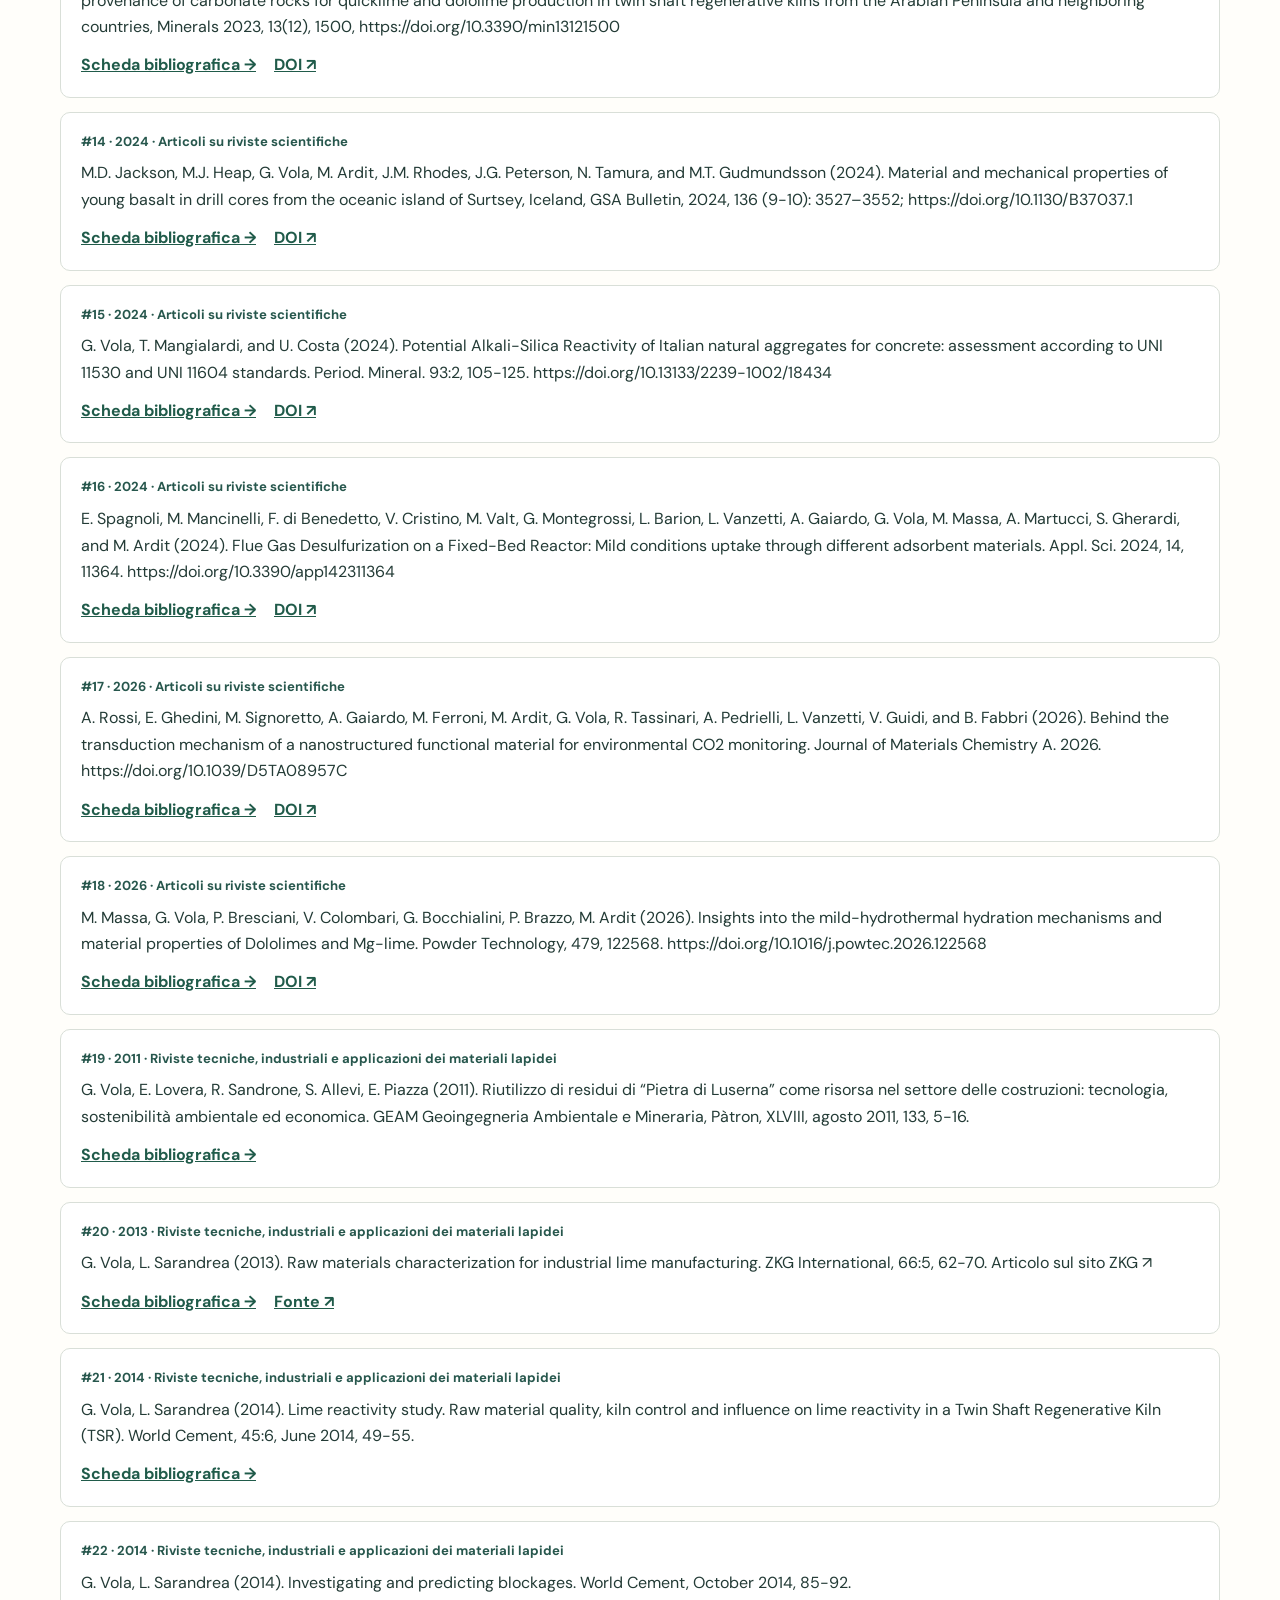
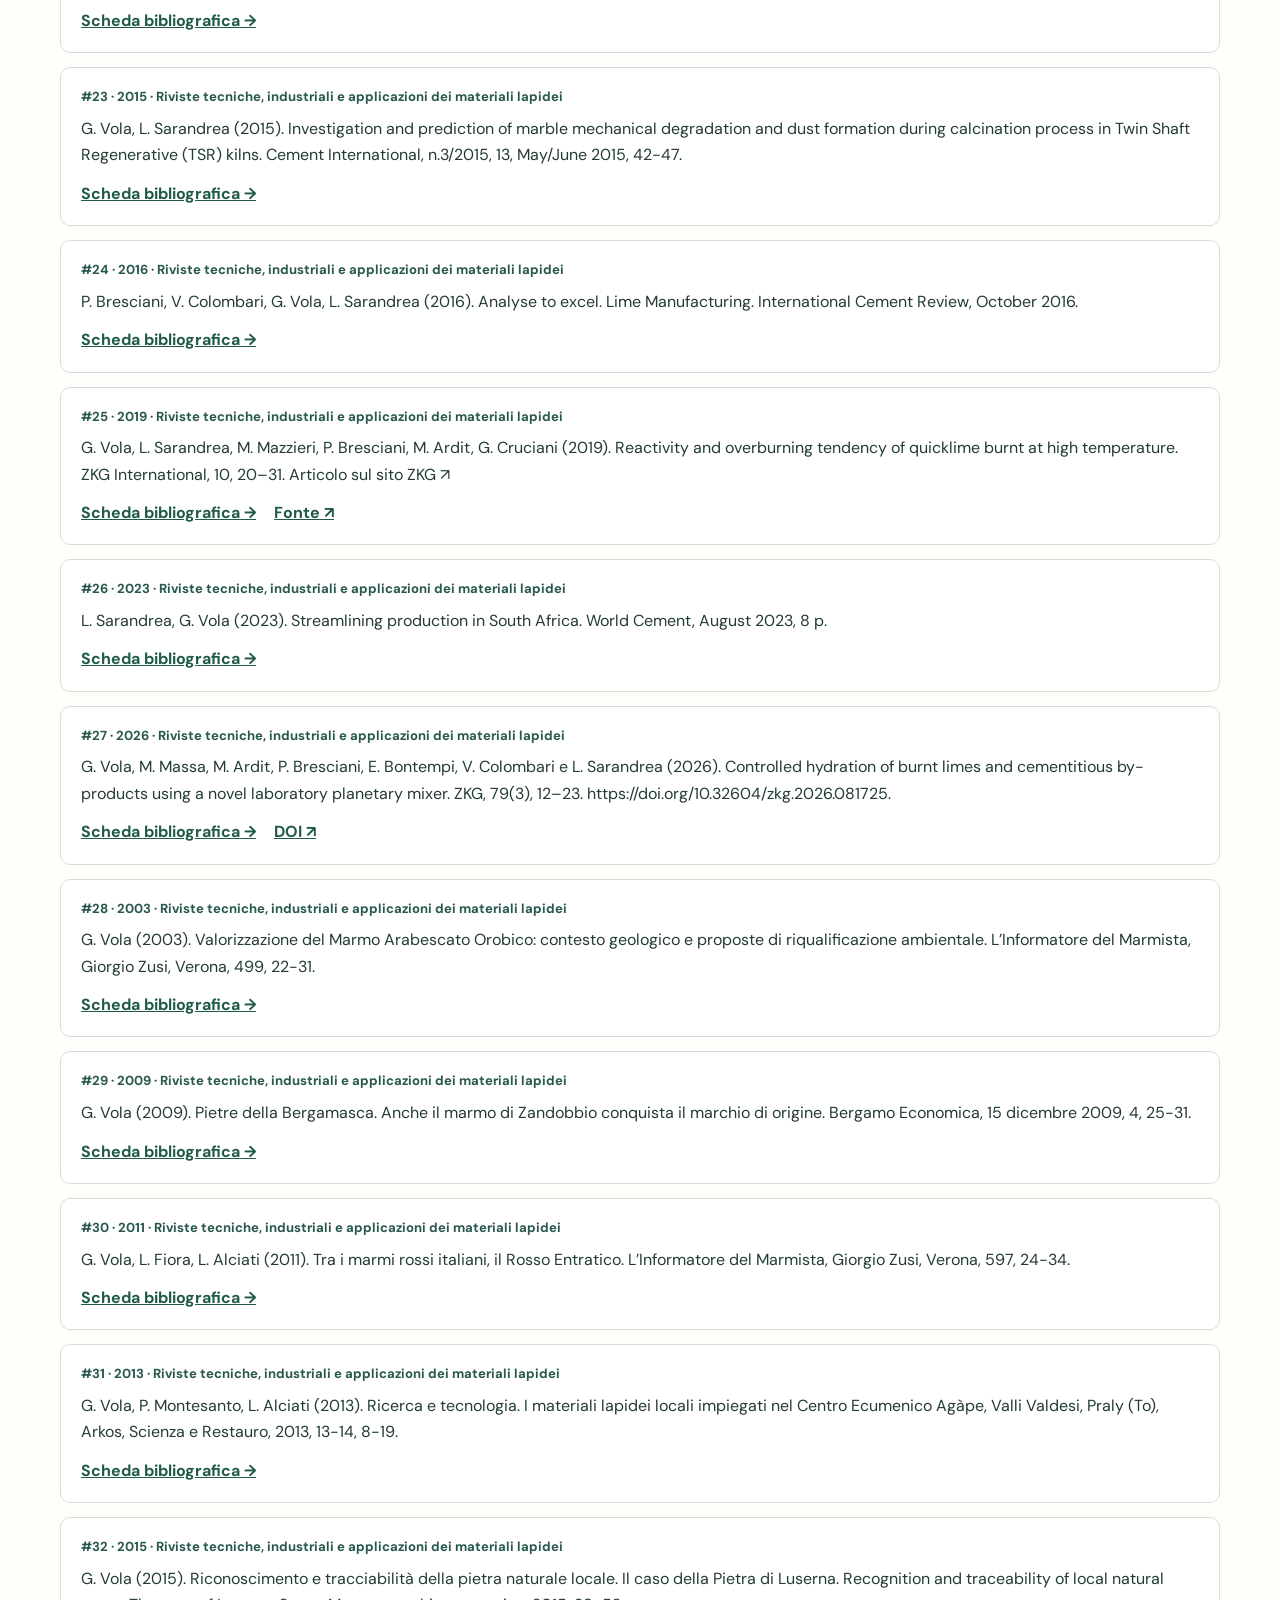
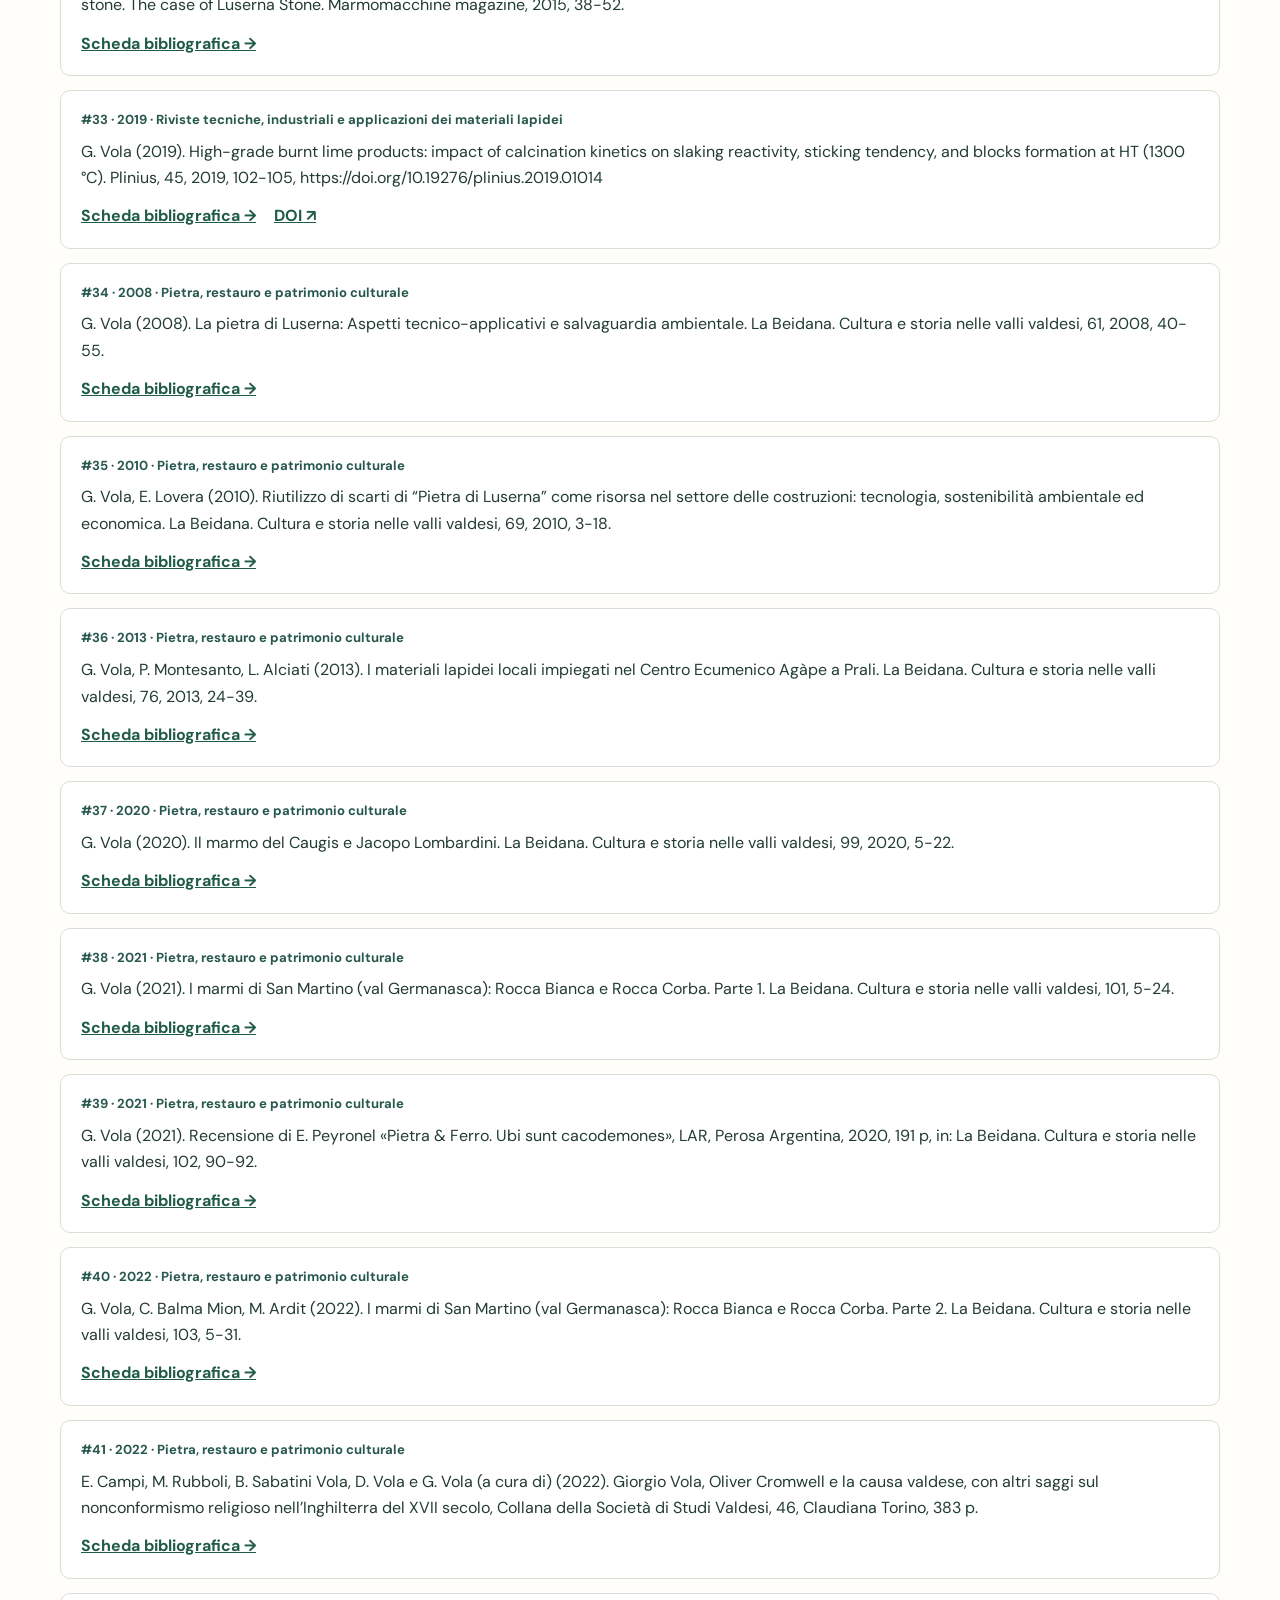
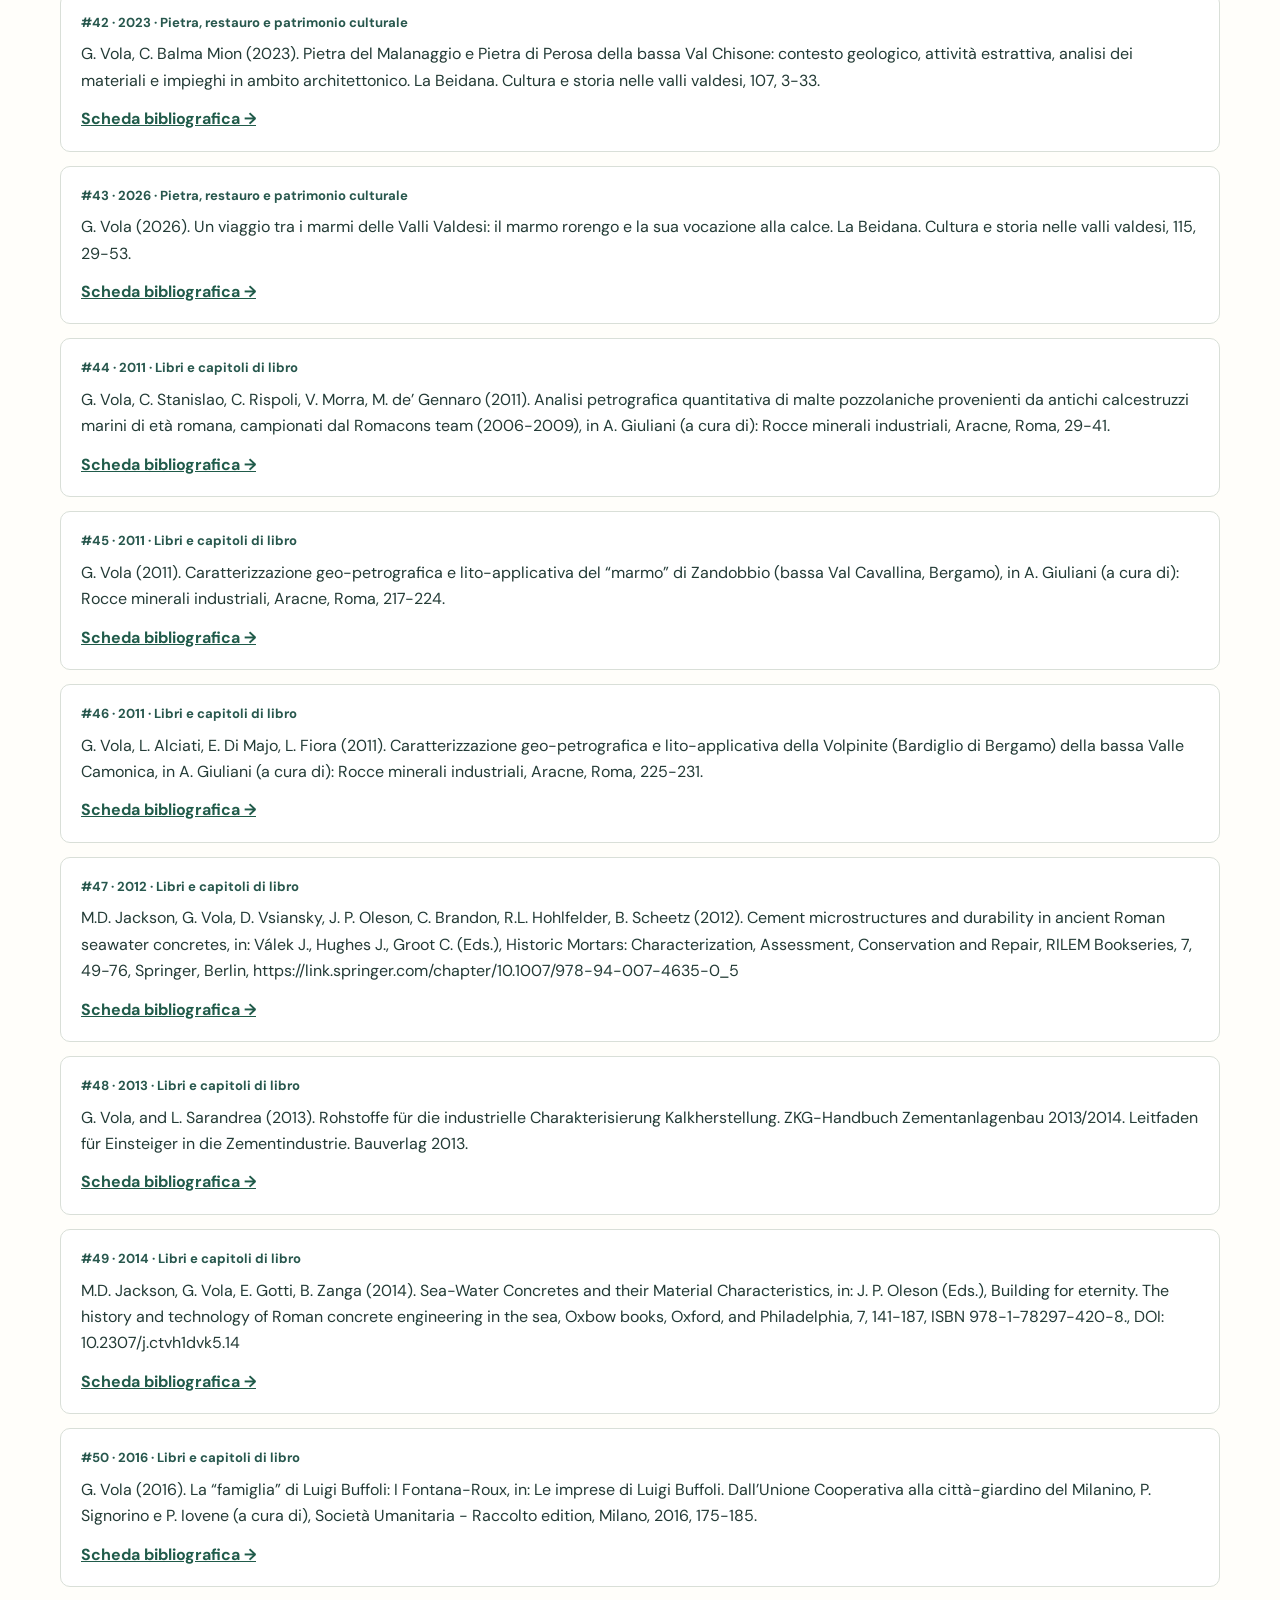
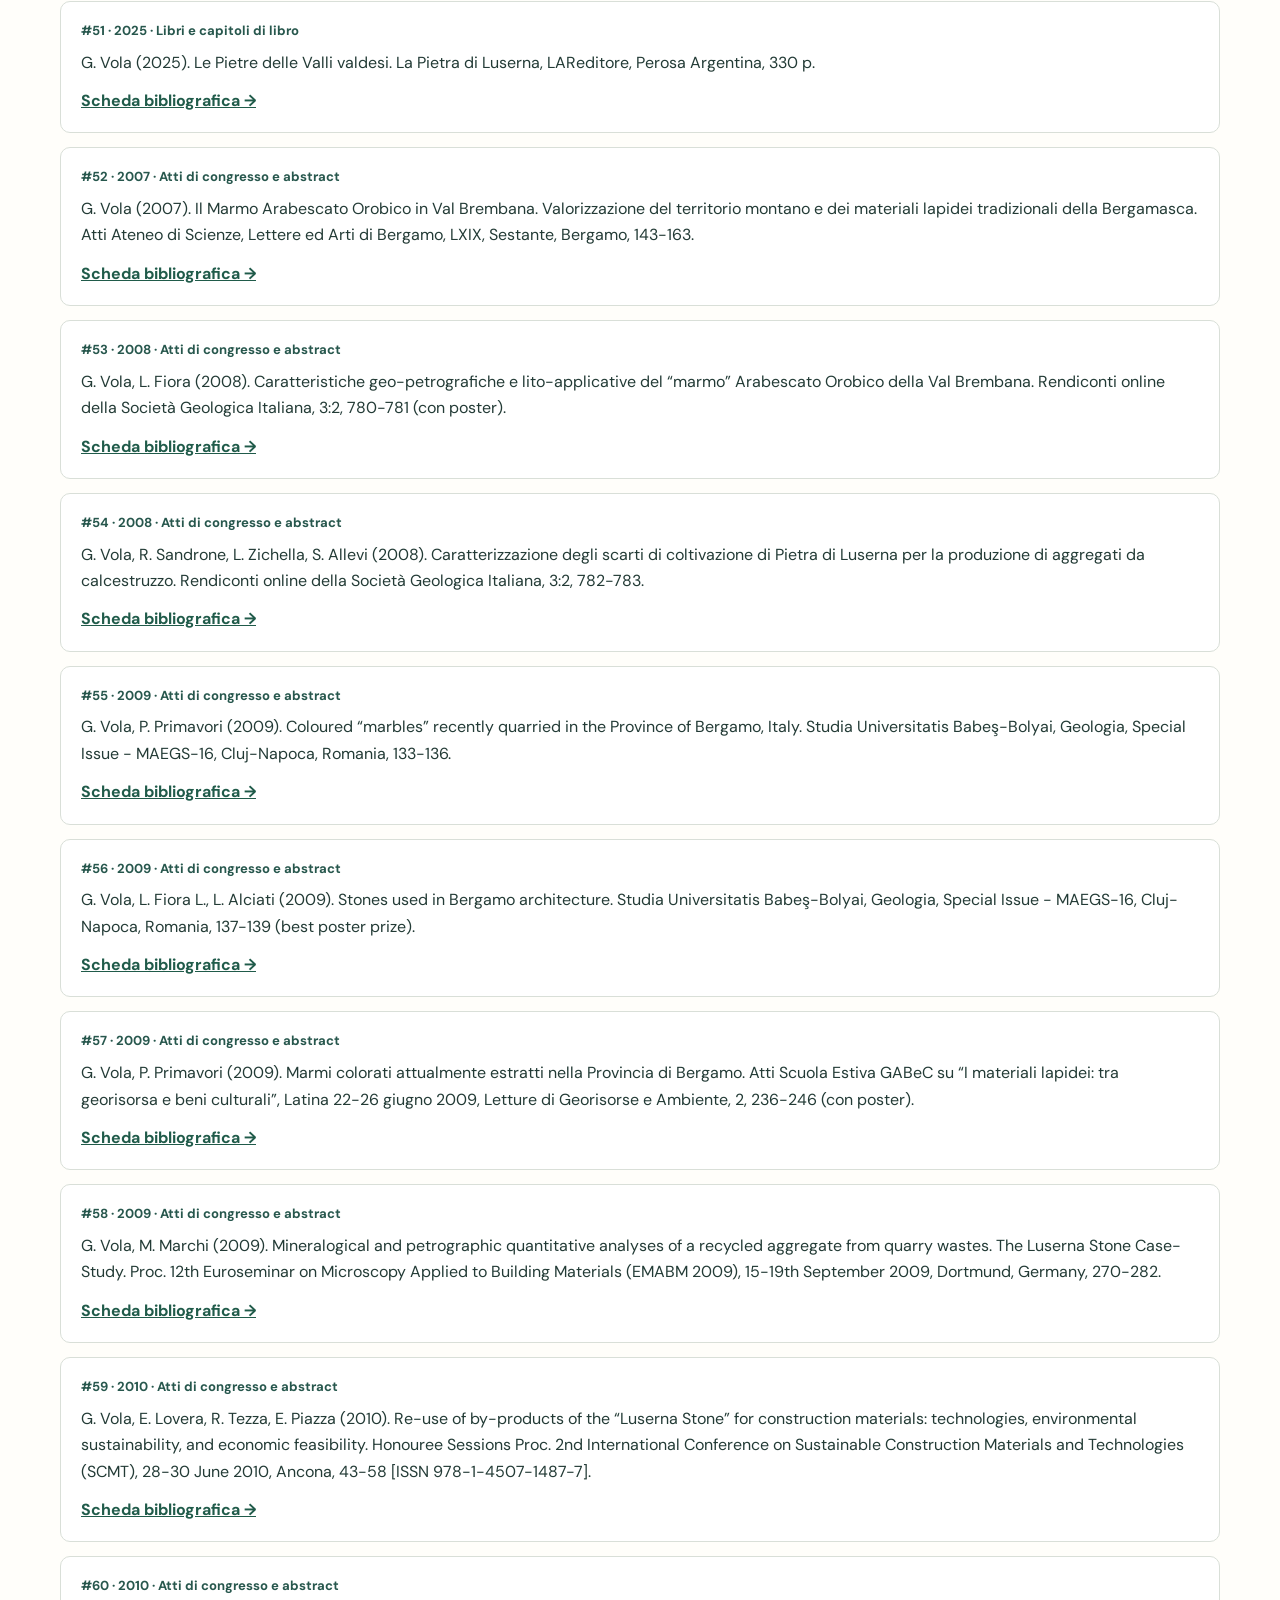
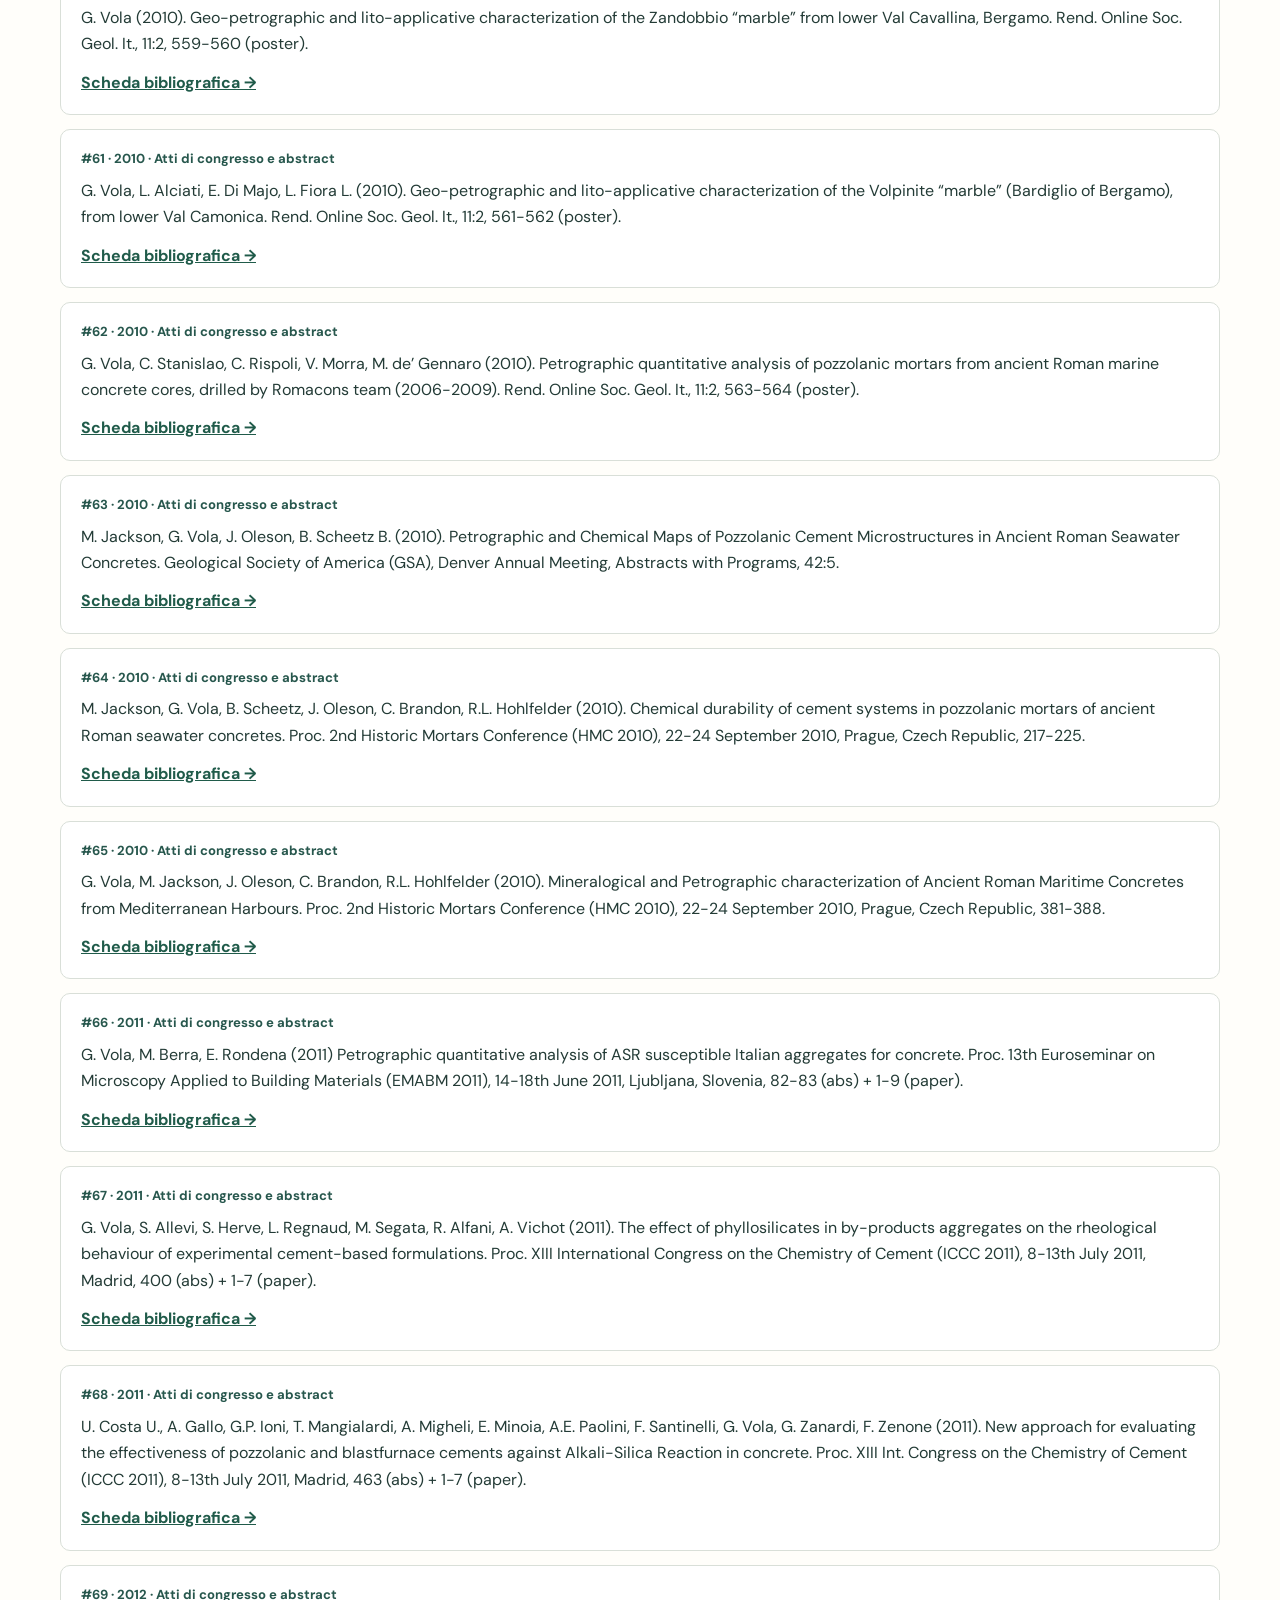
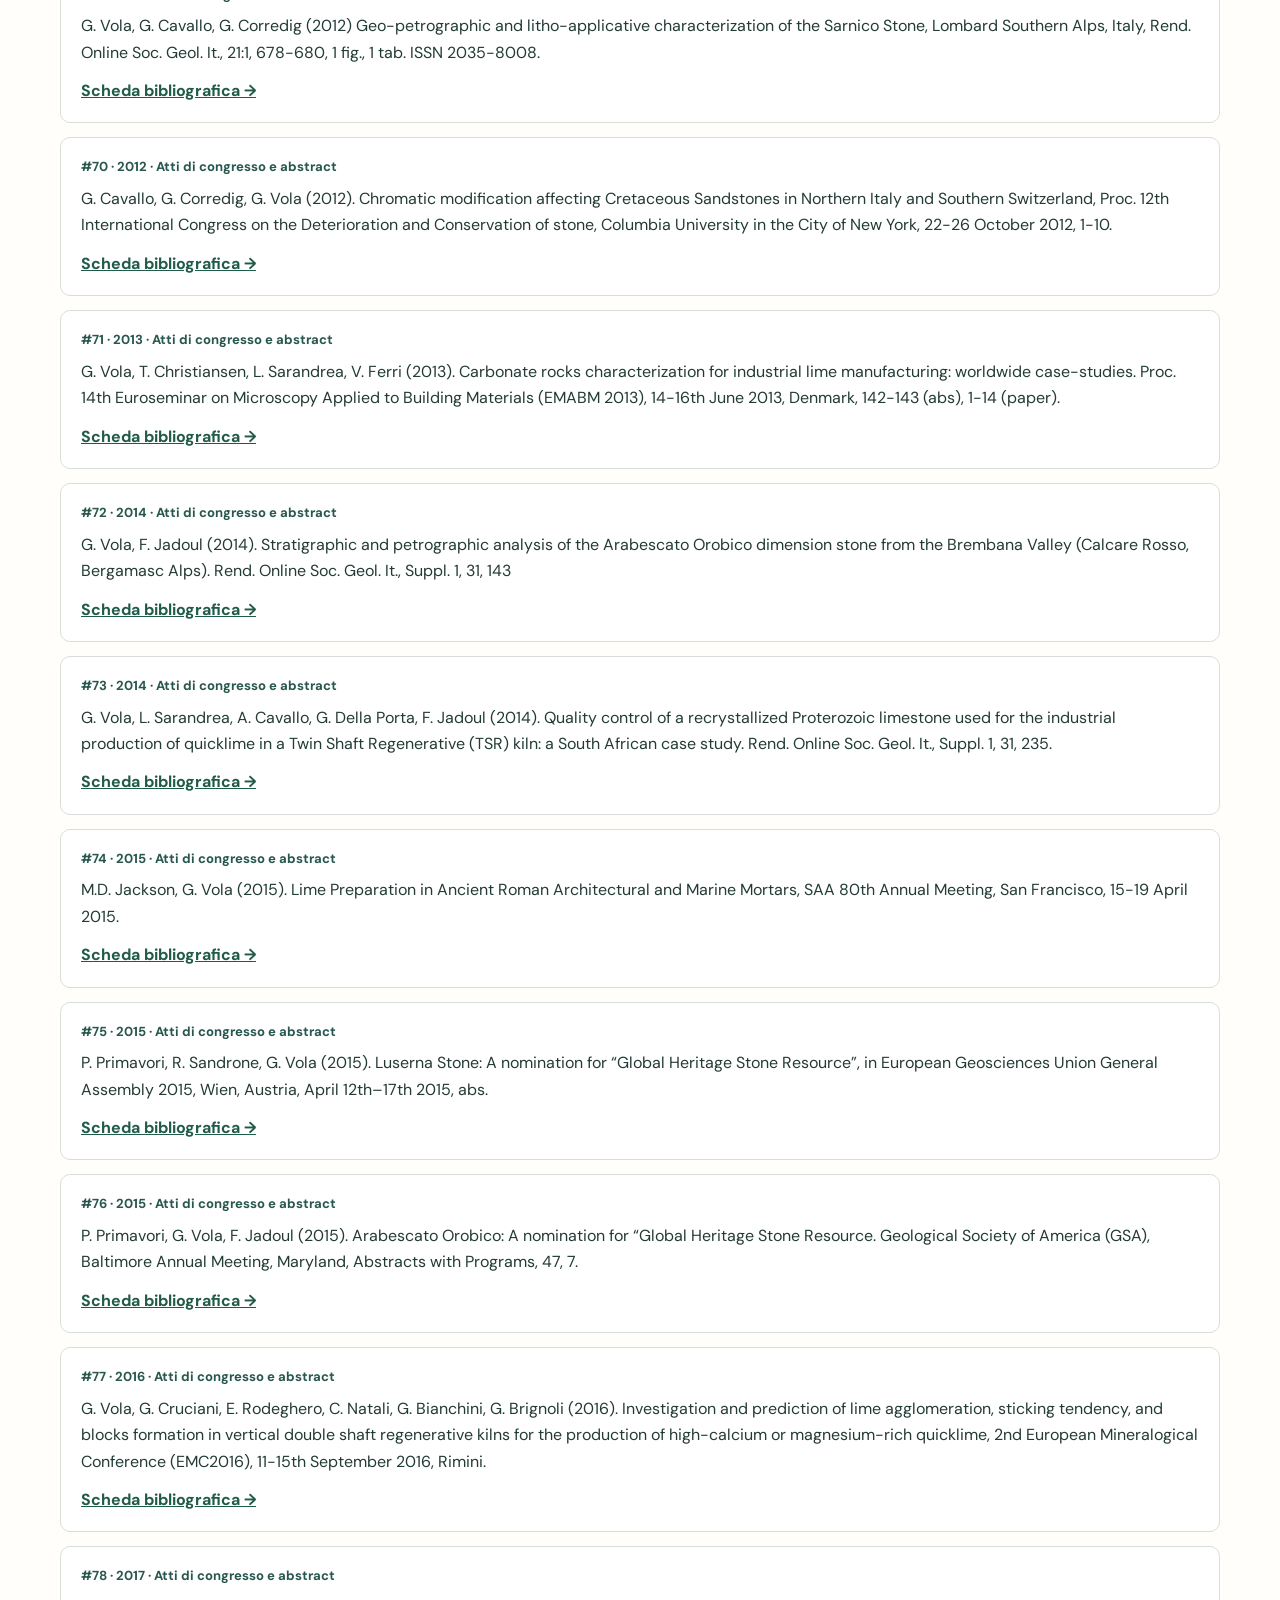
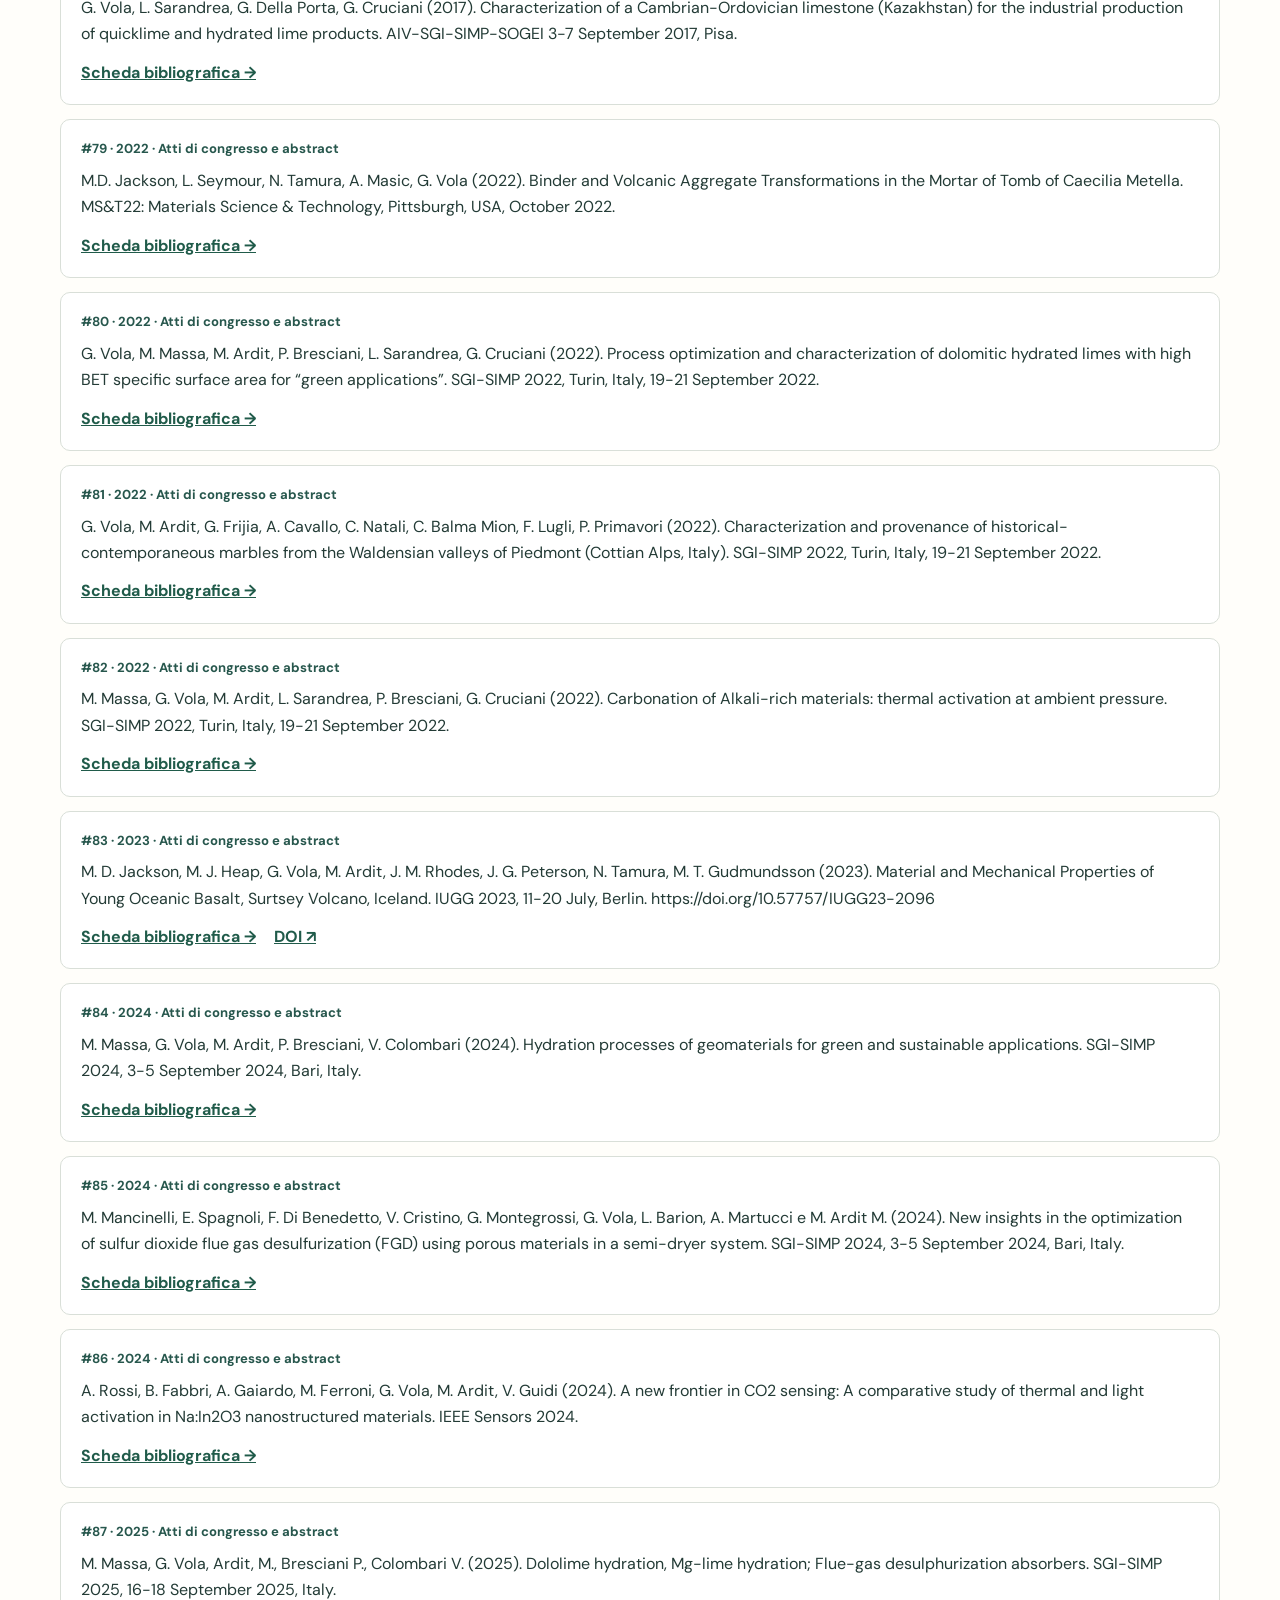
==== commit 2c1b0245: "Collega guida Zenodo all'archivio pubblicazioni" ====
--- a/archivio-pubblicazioni.html
+++ b/archivio-pubblicazioni.html
@@ -22,7 +22,7 @@
 <div id="archive-results" class="archive-results"></div>
 <p id="archive-error" hidden>Non è stato possibile leggere la bibliografia. Puoi comunque consultare la <a href="bibliografia.html">lista completa delle pubblicazioni</a>.</p>
 </section>
-<section class="section shell"><h2>Accesso ai documenti e conservazione digitale</h2><p>Per i lavori pubblicati su rivista è preferibile usare il DOI dell’editore; gli eventuali manoscritti disponibili in accesso aperto, poster, presentazioni e dati di ricerca possono essere collegati ai rispettivi record istituzionali o a <a href="https://zenodo.org/" target="_blank" rel="noopener noreferrer">Zenodo</a>, nel rispetto dei diritti di pubblicazione. Non viene caricato automaticamente alcun PDF.</p><p><a href="poster-scientifici.html">Consulta l’archivio dei poster scientifici →</a></p></section></main>
+<section class="section shell"><h2>Accesso ai documenti e conservazione digitale</h2><p>Per i lavori pubblicati su rivista è preferibile usare il DOI dell’editore; gli eventuali manoscritti disponibili in accesso aperto, poster, presentazioni e dati di ricerca possono essere collegati ai rispettivi record istituzionali o a <a href="https://zenodo.org/" target="_blank" rel="noopener noreferrer">Zenodo</a>, nel rispetto dei diritti di pubblicazione. Non viene caricato automaticamente alcun PDF.</p><p><a href="poster-scientifici.html">Consulta l’archivio dei poster scientifici →</a> · <a href="zenodo-guida.html">Guida al primo deposito Zenodo →</a></p></section></main>
 <footer><div class="shell footer-inner"><span>© <span id="year"></span> Gabriele Vola</span><span>Geologia · Archeometria · Patrimonio lapideo</span><a href="index.html">Homepage ↑</a></div></footer>
 <script src="script.js"></script>
 <script>
--- a/style.css
+++ b/style.css
@@ -150,3 +150,6 @@
 .lovere-table tbody tr:last-child>*{border-bottom:0}
 .lovere-table th:first-child{white-space:nowrap}
 @media(max-width:720px){.lovere-table-scroll{margin-right:0}.lovere-table{min-width:650px}}
+
+/* Archivio bibliografico ricercabile */
+.archive-layout{max-width:1180px}.archive-filters{display:grid;grid-template-columns:1fr 1fr 1fr auto;gap:9px 13px;align-items:end;margin:28px 0 22px;padding:20px;background:#f3f5ef;border:1px solid #d9dfd8;border-radius:12px}.archive-filters label{font-size:.88rem;font-weight:700;align-self:end}.archive-filters input,.archive-filters select{font:inherit;min-width:0;width:100%;padding:11px;border:1px solid #b7c9c1;border-radius:7px;background:#fff;color:#233b36}.archive-filters button{font:inherit;background:#163f39;color:white;border:0;border-radius:7px;padding:12px 16px;cursor:pointer}.archive-filters label:nth-of-type(1){grid-column:1}.archive-filters label:nth-of-type(2){grid-column:2}.archive-filters label:nth-of-type(3){grid-column:3}.archive-filters input{grid-column:1;grid-row:2}.archive-filters select#archive-group{grid-column:2;grid-row:2}.archive-filters select#archive-year{grid-column:3;grid-row:2}.archive-filters button{grid-column:4;grid-row:2}.archive-status{font-weight:700;margin:18px 0}.archive-results{display:grid;gap:14px}.archive-record{background:#fff;border:1px solid #d9dfd8;border-radius:10px;padding:18px 20px;overflow-wrap:anywhere}.archive-record-meta{color:#27574d;font-size:.82rem;font-weight:700;margin:0 0 8px}.archive-record-text{margin:0 0 12px;line-height:1.65}.archive-record-links{display:flex;gap:18px;flex-wrap:wrap;margin:0}.archive-record-links a{color:#205b4a;font-weight:700}@media(max-width:760px){.archive-filters{grid-template-columns:1fr}.archive-filters label,.archive-filters input,.archive-filters select,.archive-filters button{grid-column:1!important;grid-row:auto!important}.archive-filters label:nth-of-type(1){grid-row:1!important}.archive-filters input{grid-row:2!important}.archive-filters label:nth-of-type(2){grid-row:3!important}.archive-filters select#archive-group{grid-row:4!important}.archive-filters label:nth-of-type(3){grid-row:5!important}.archive-filters select#archive-year{grid-row:6!important}.archive-filters button{grid-row:7!important}}
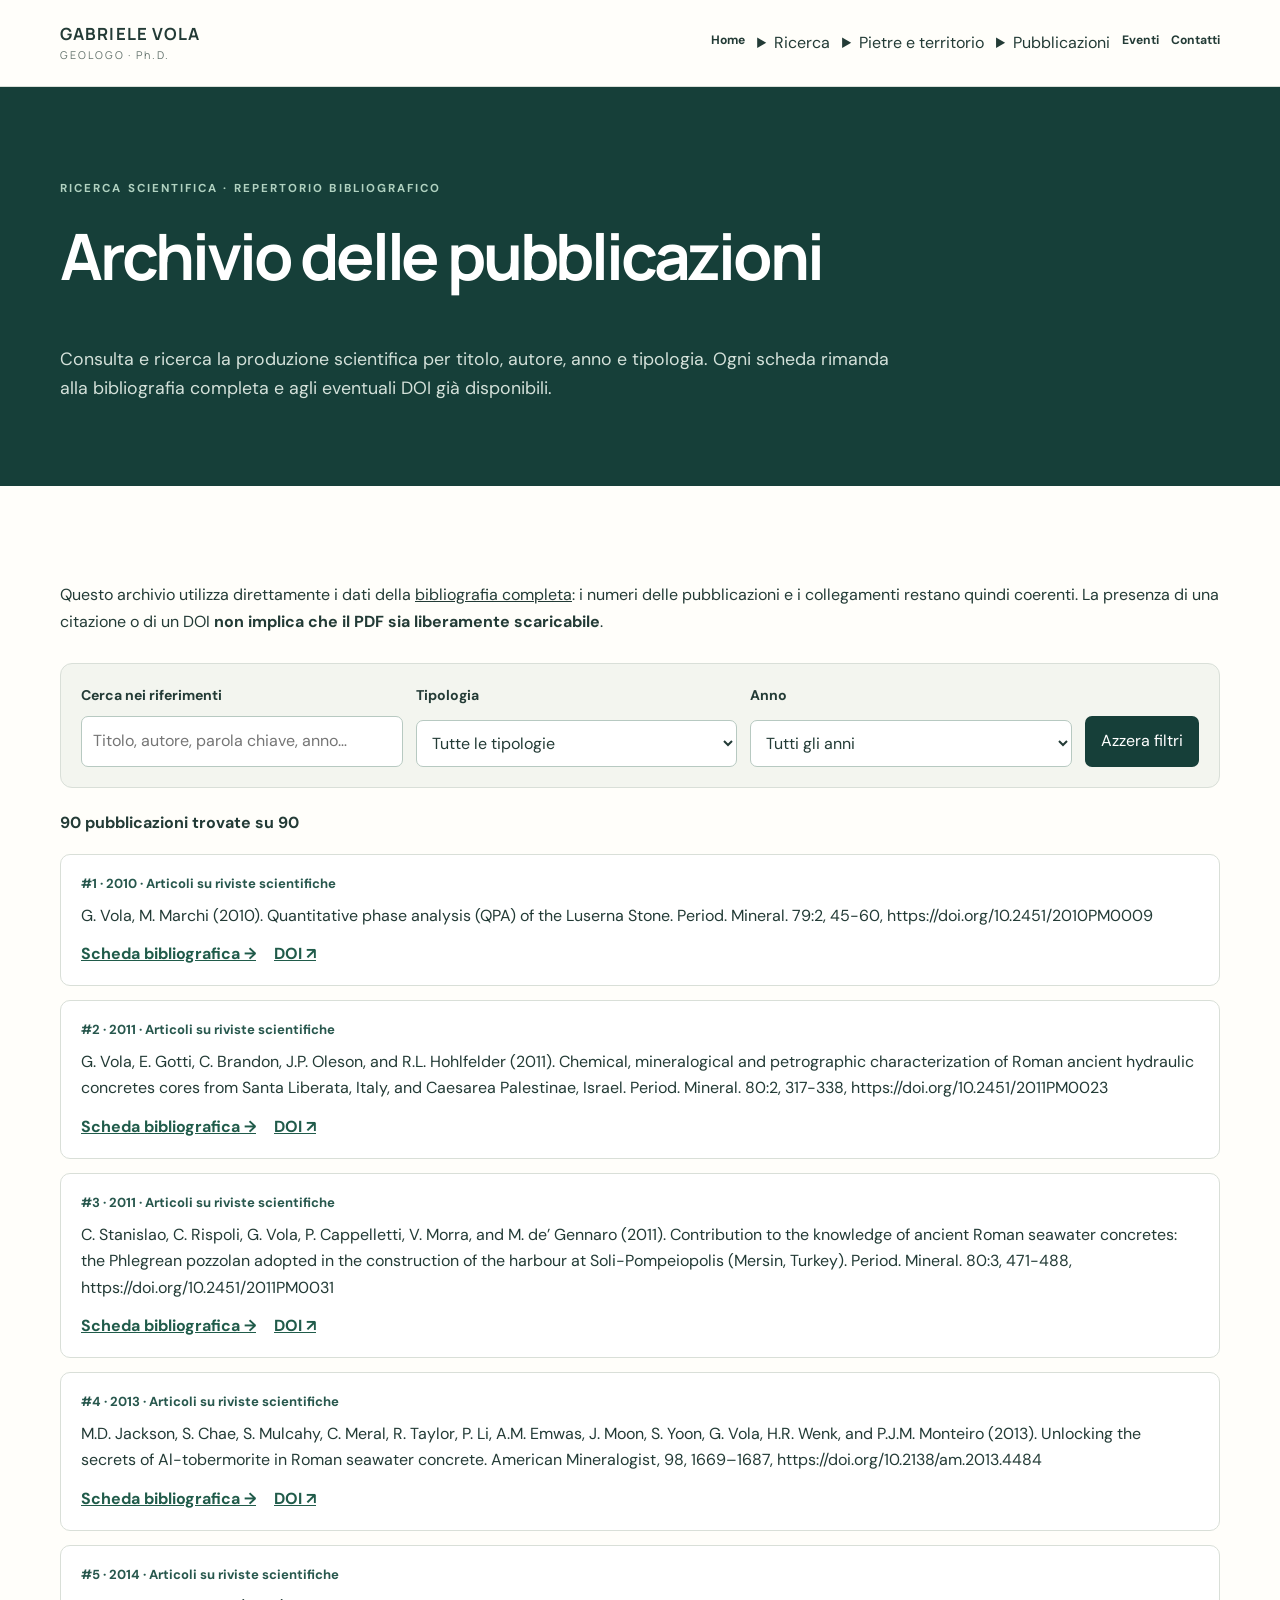
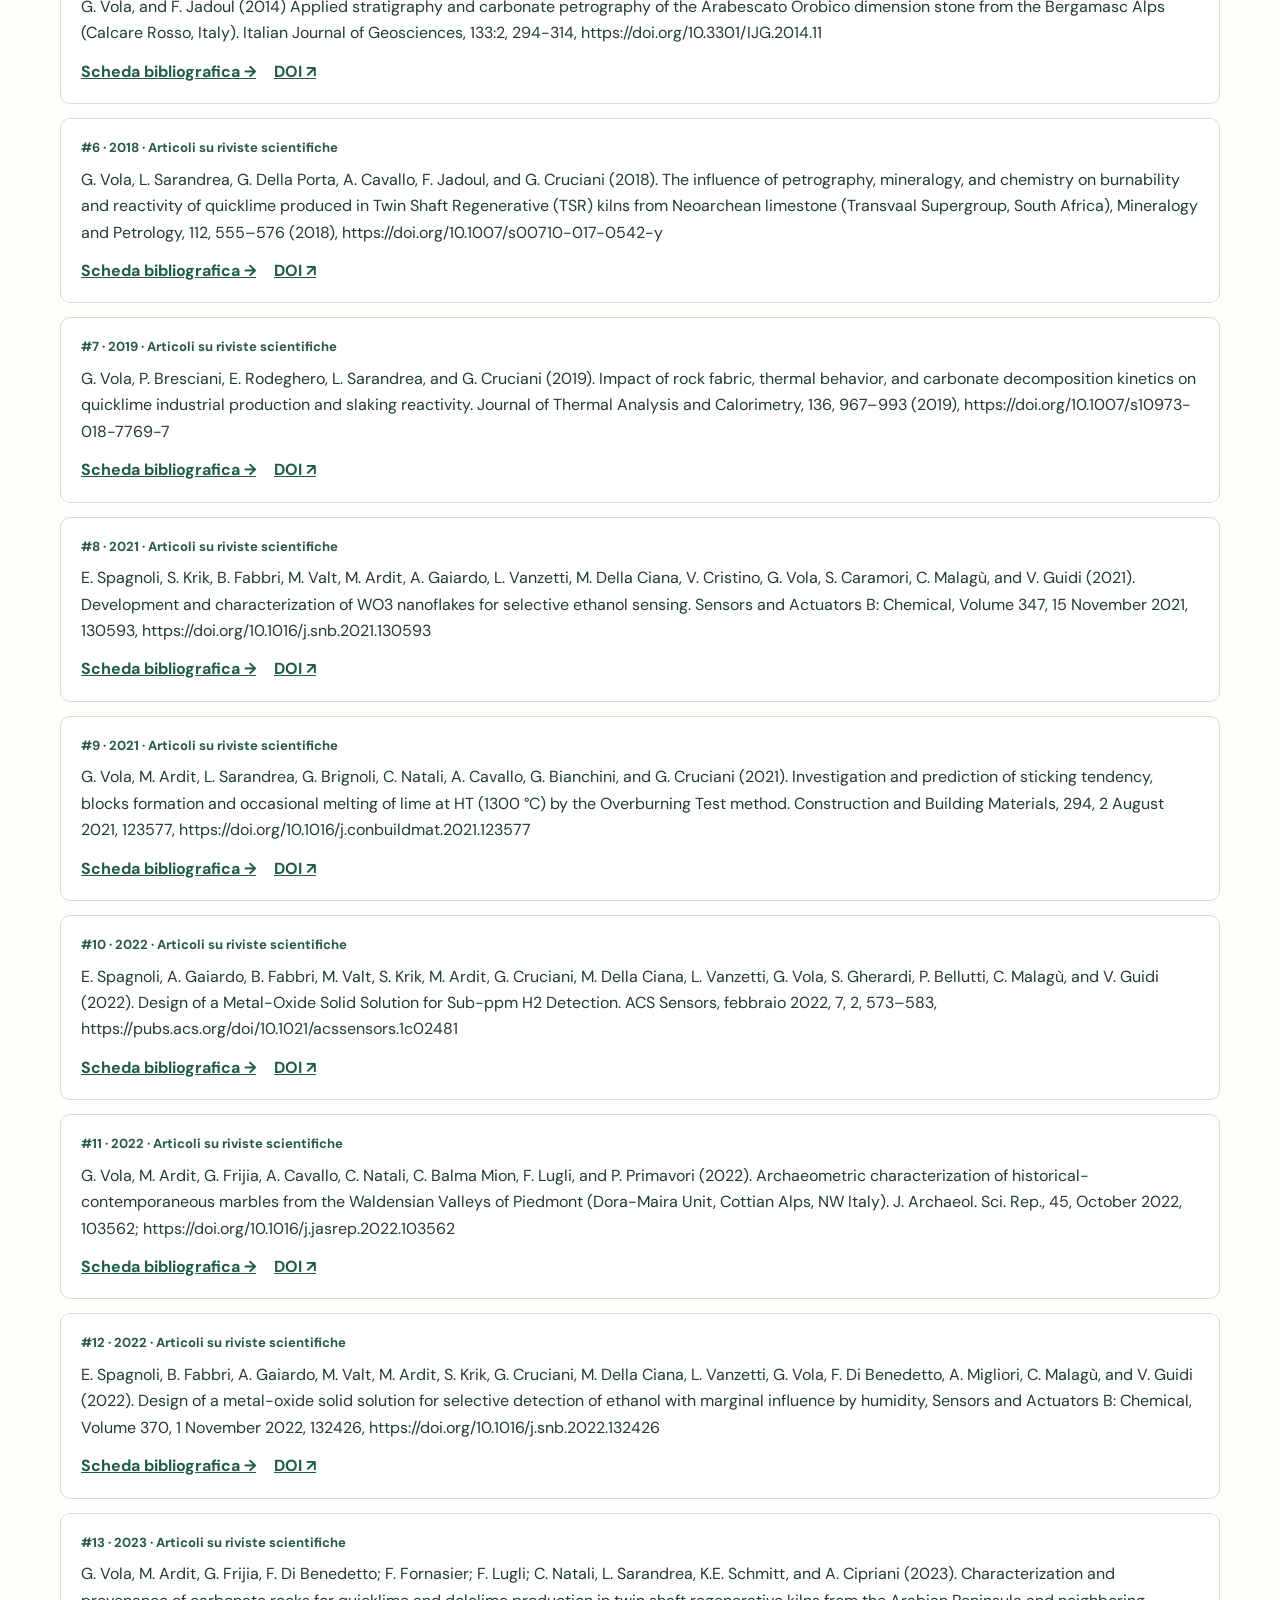
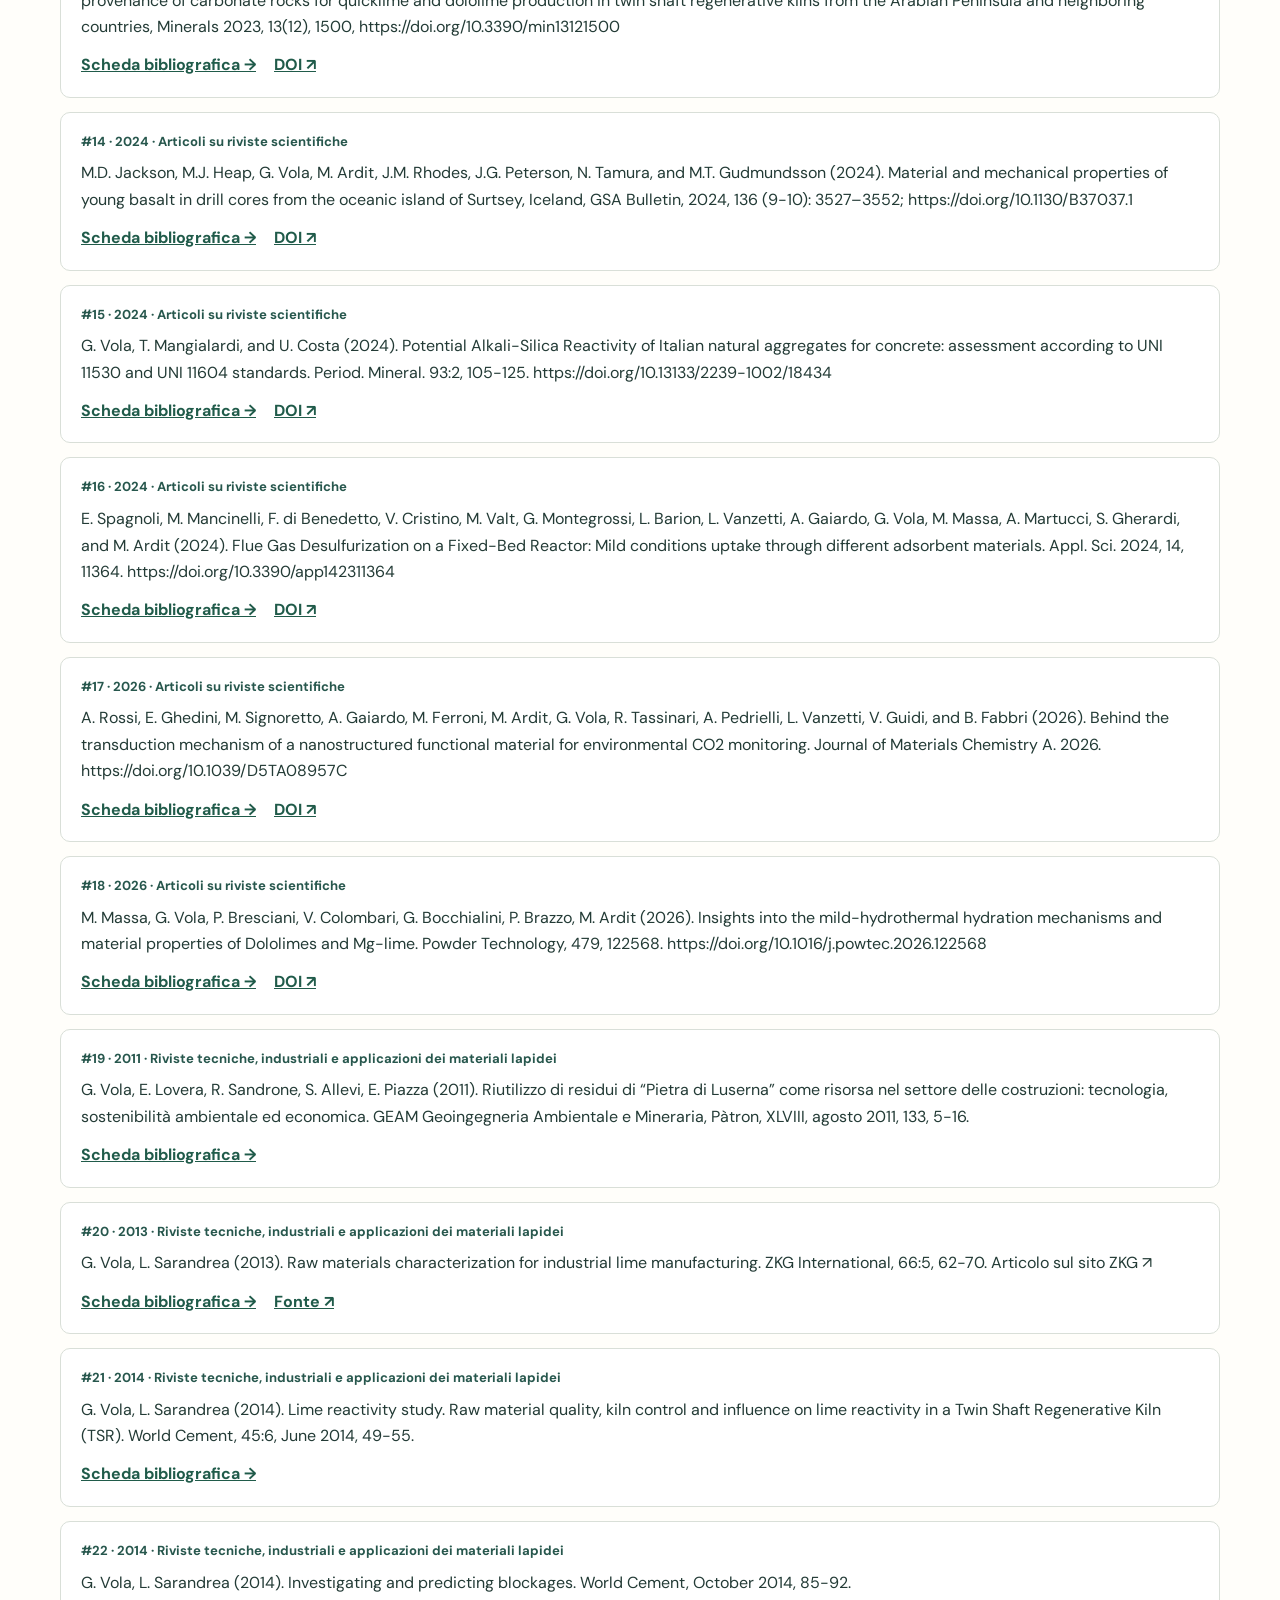
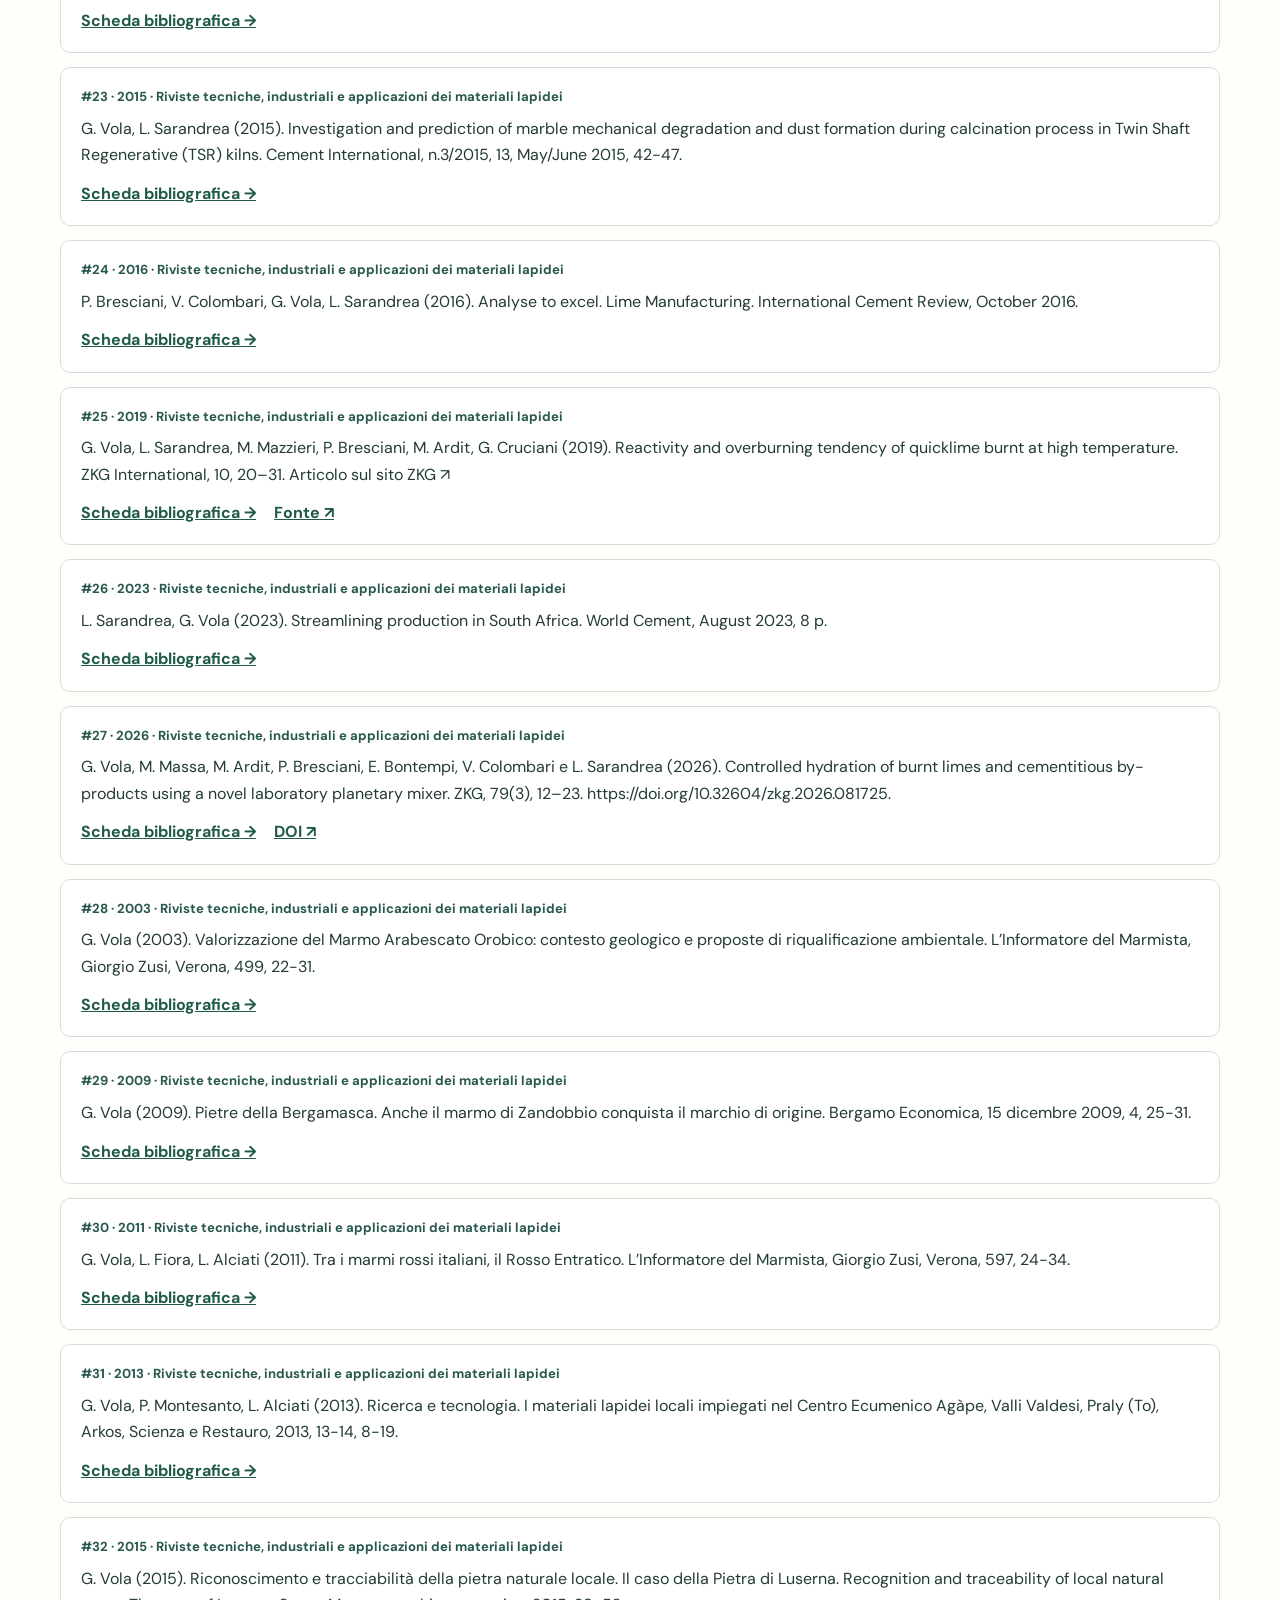
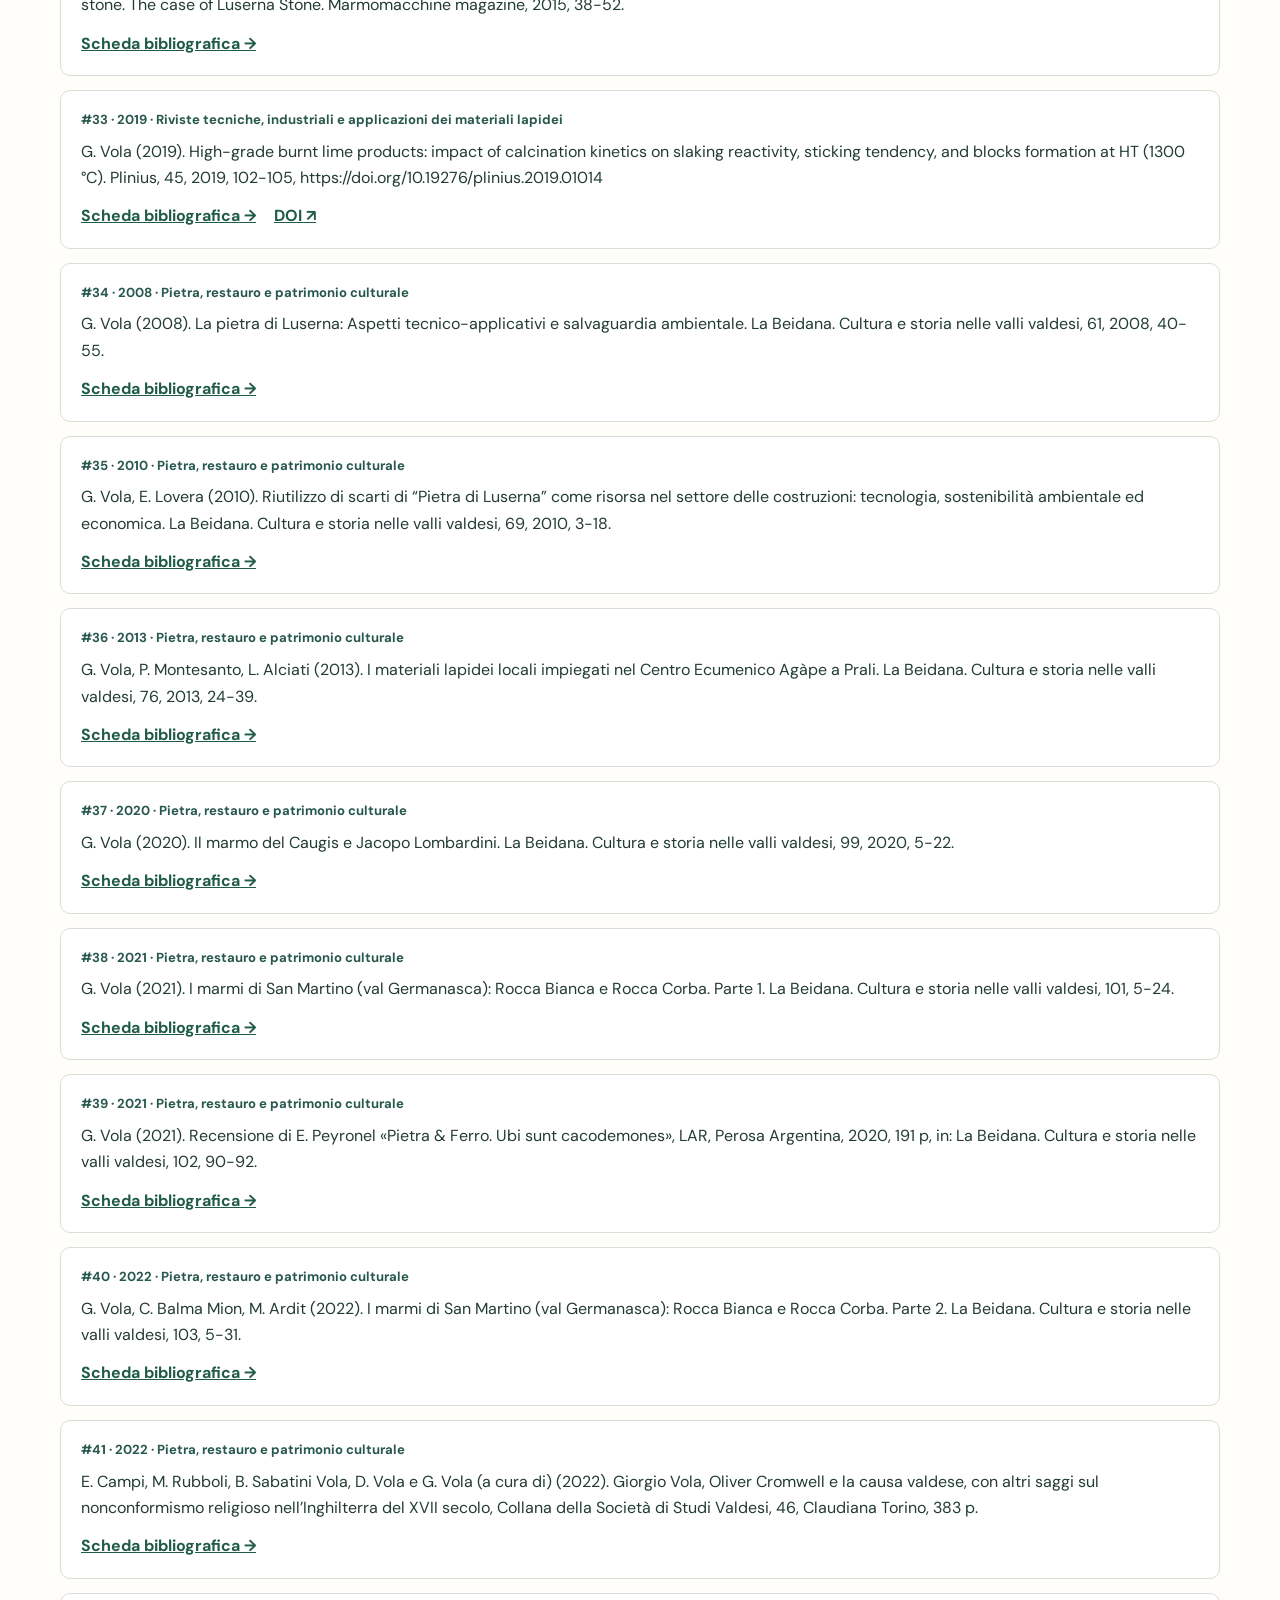
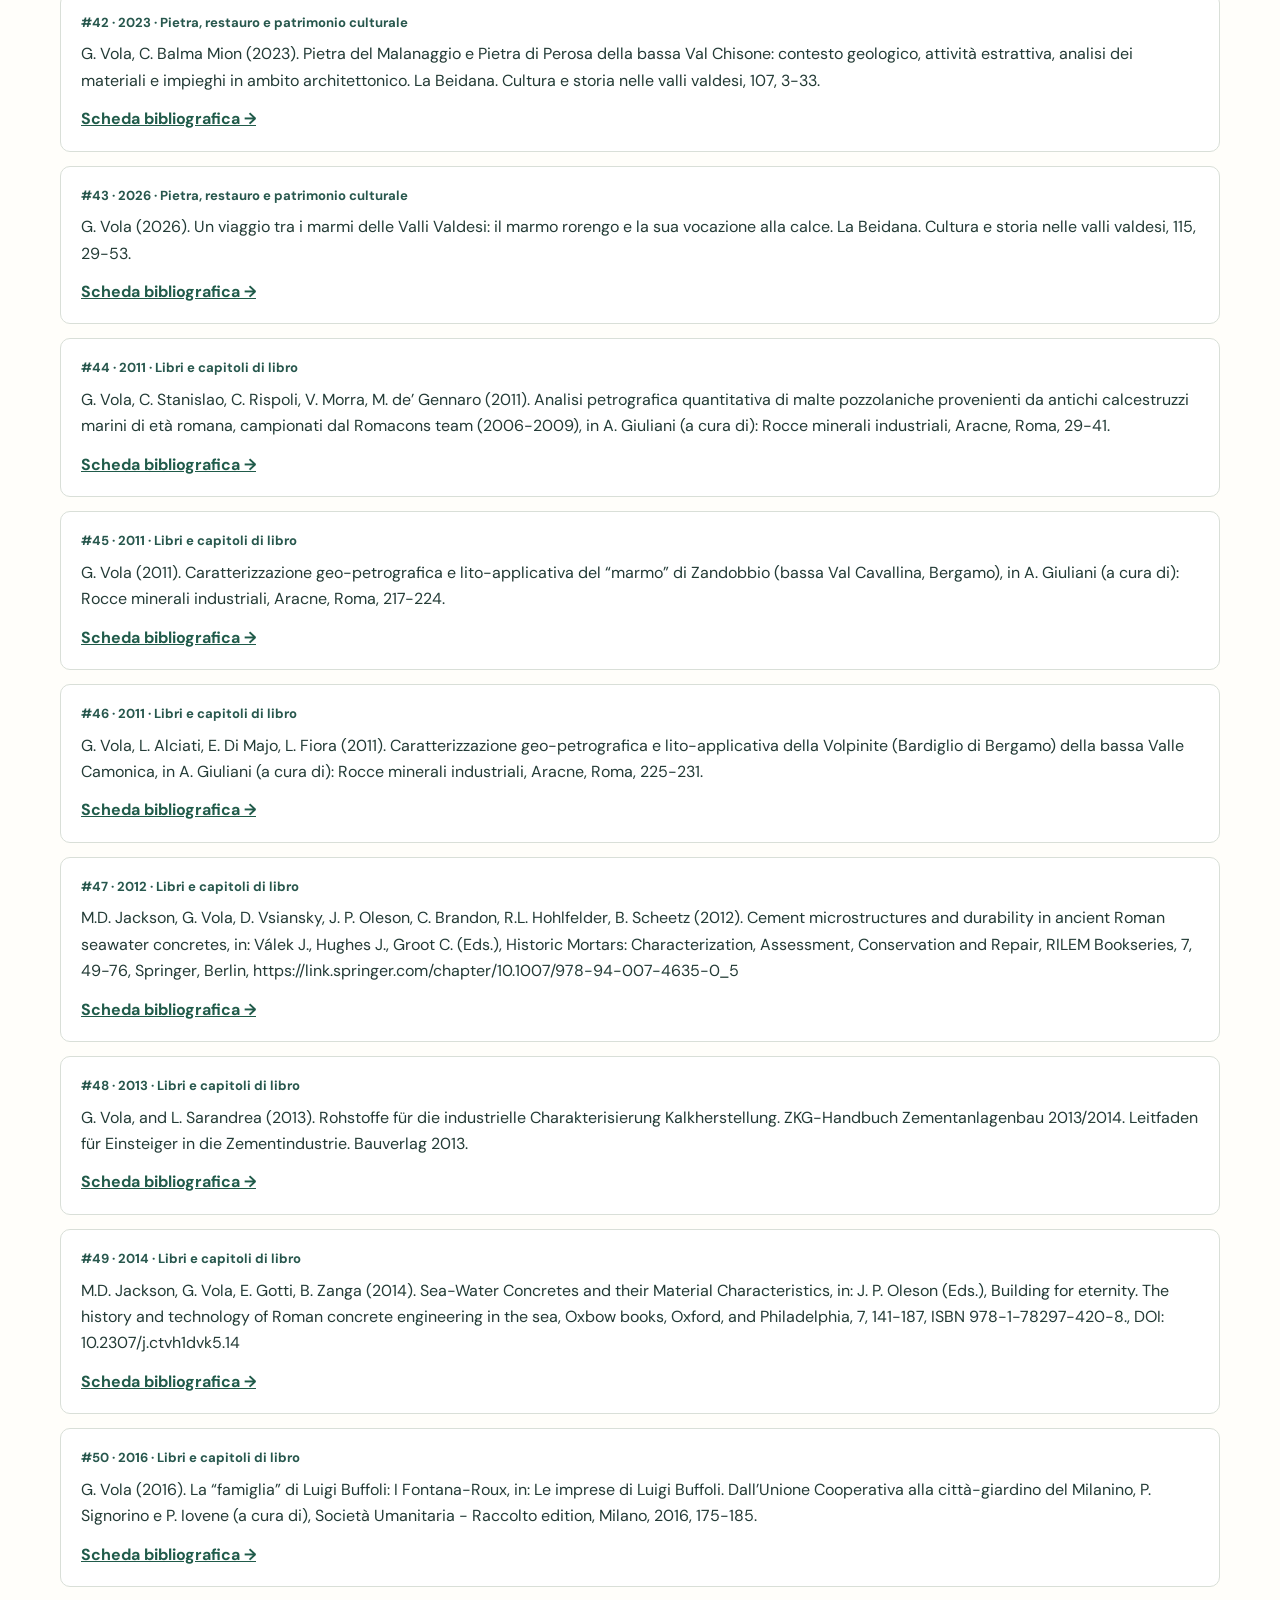
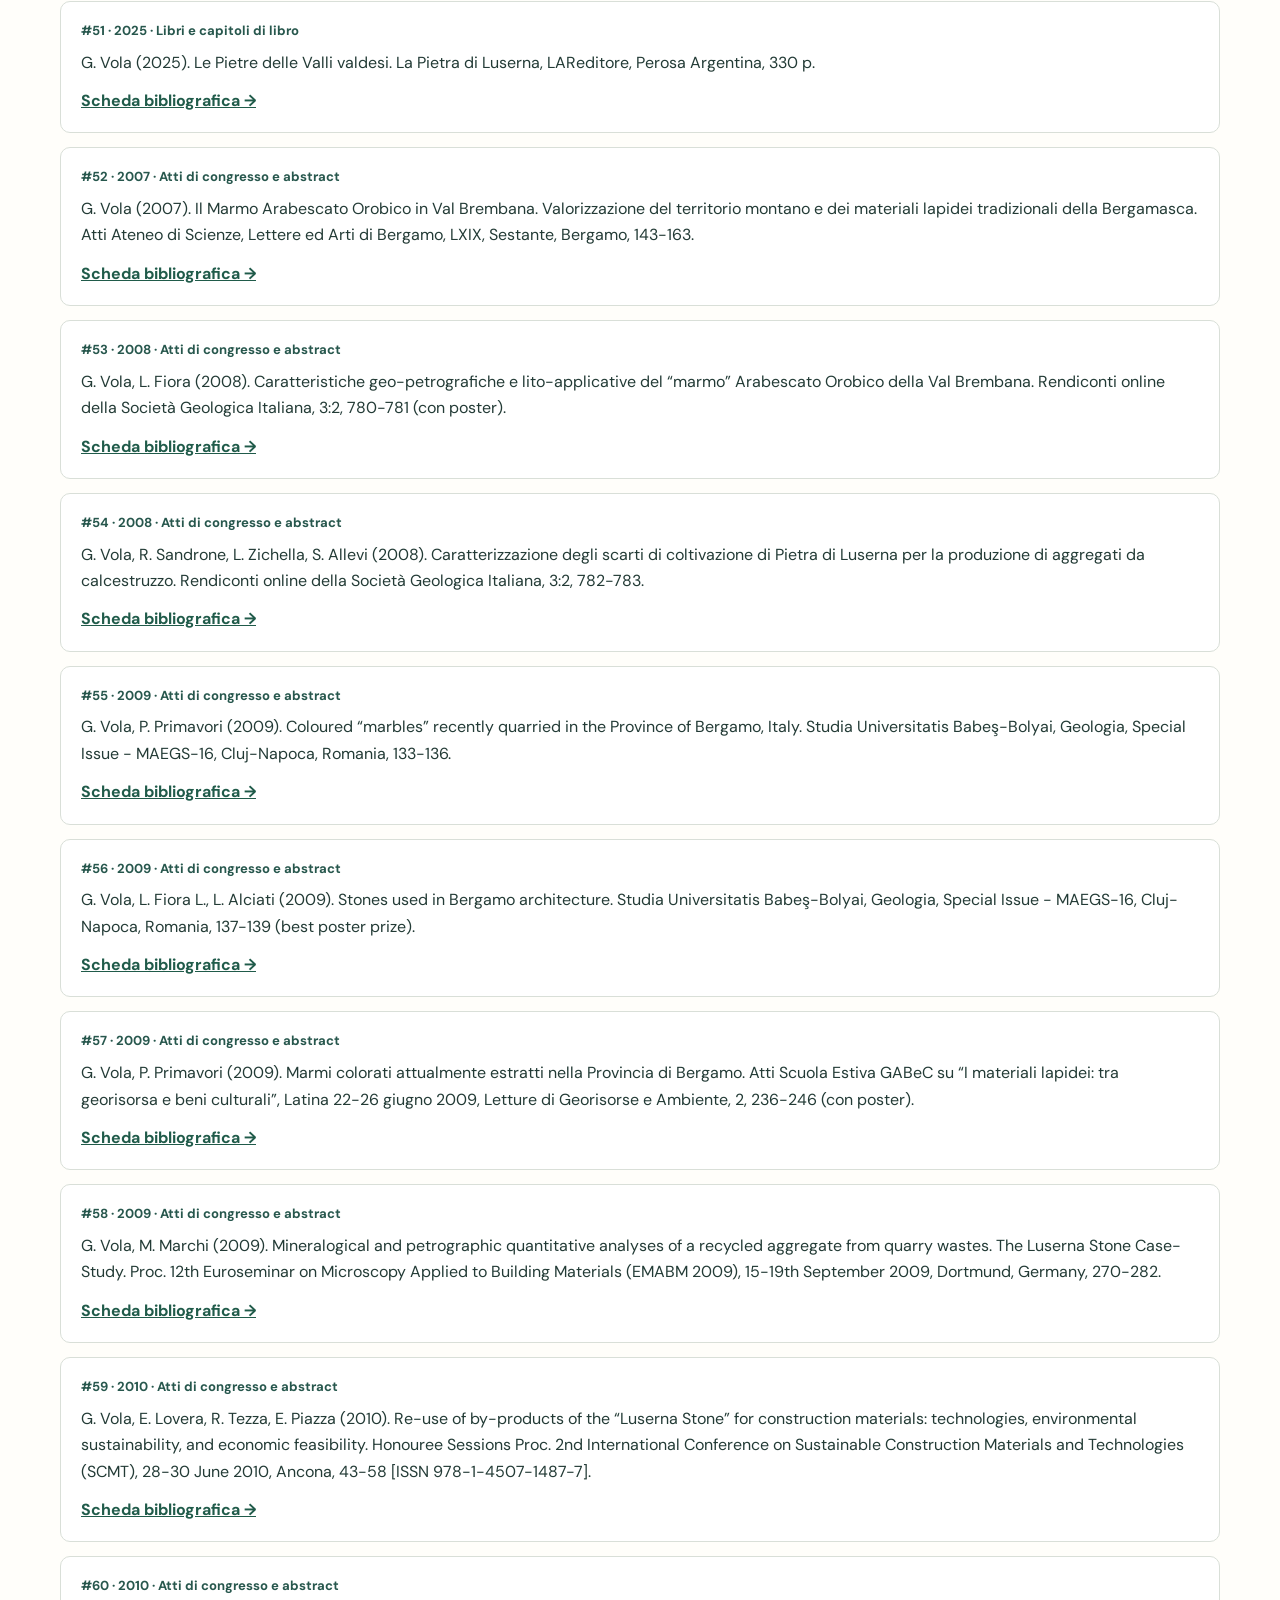
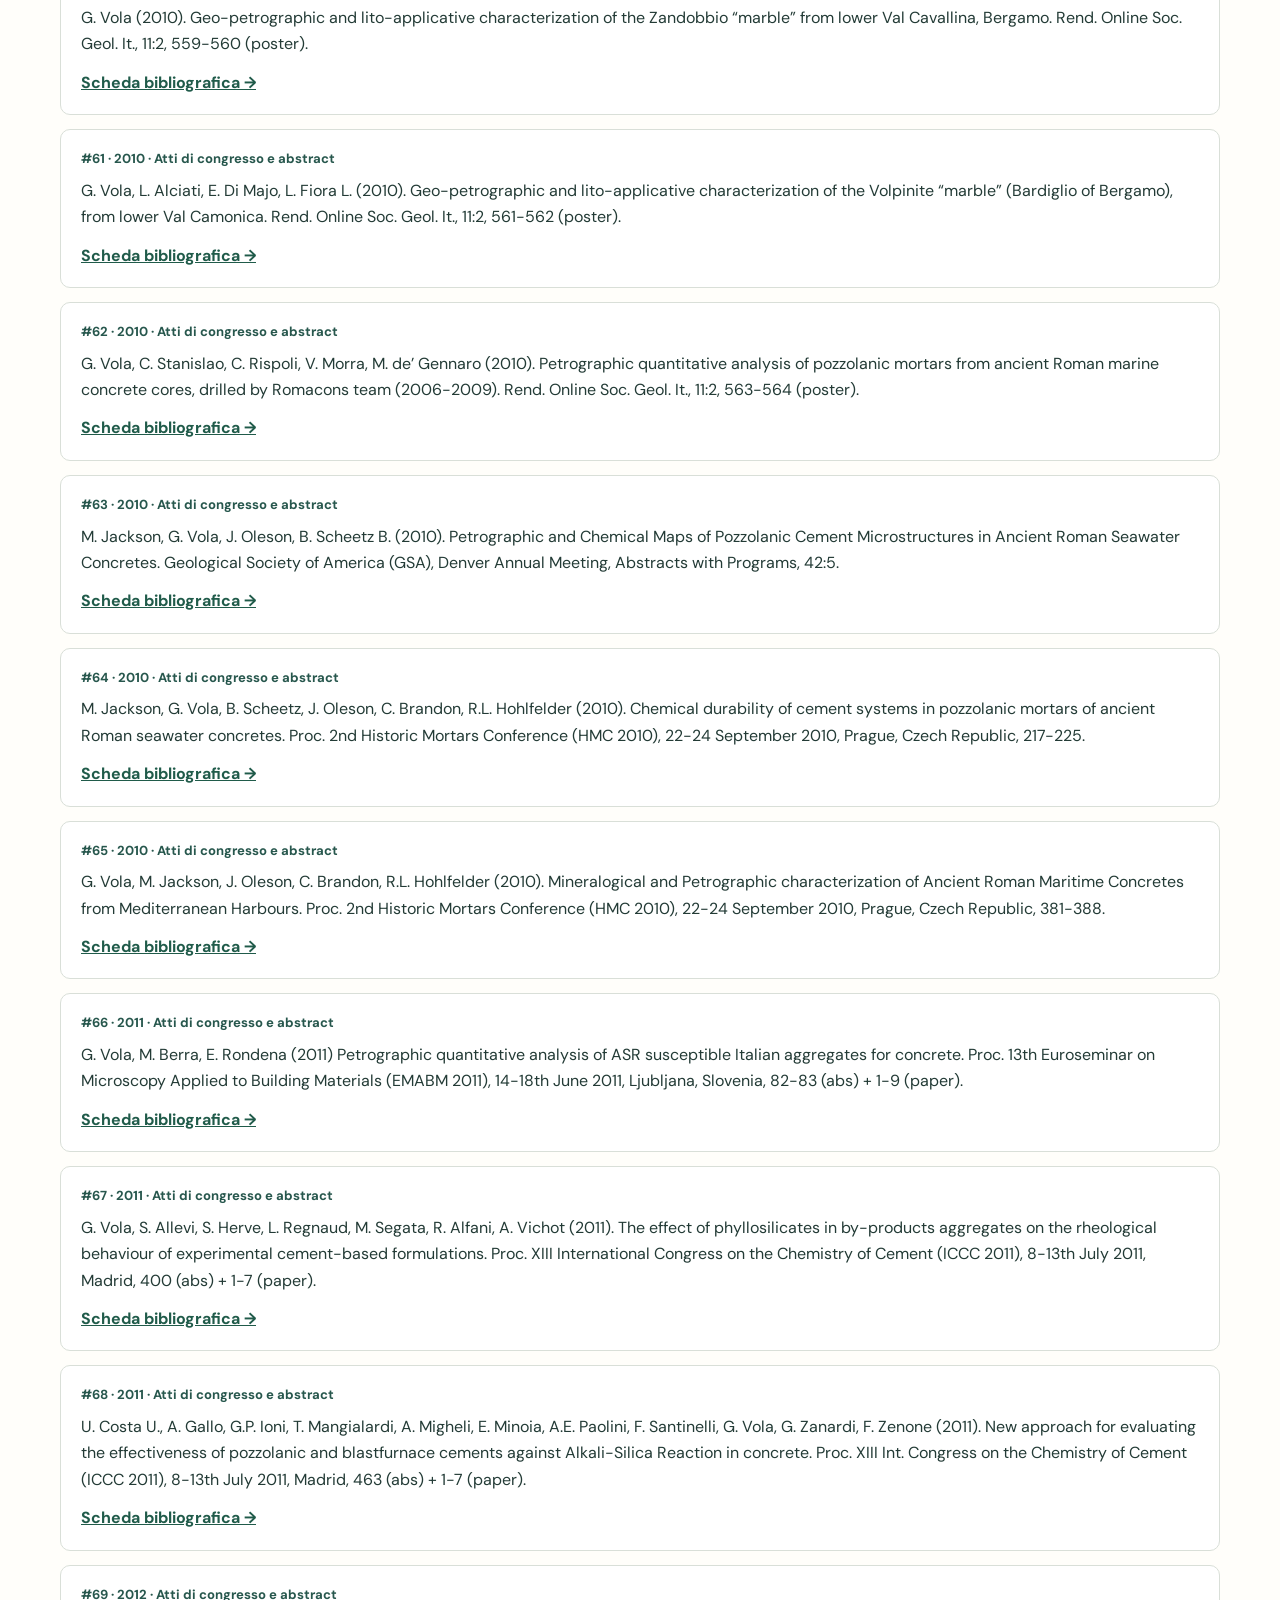
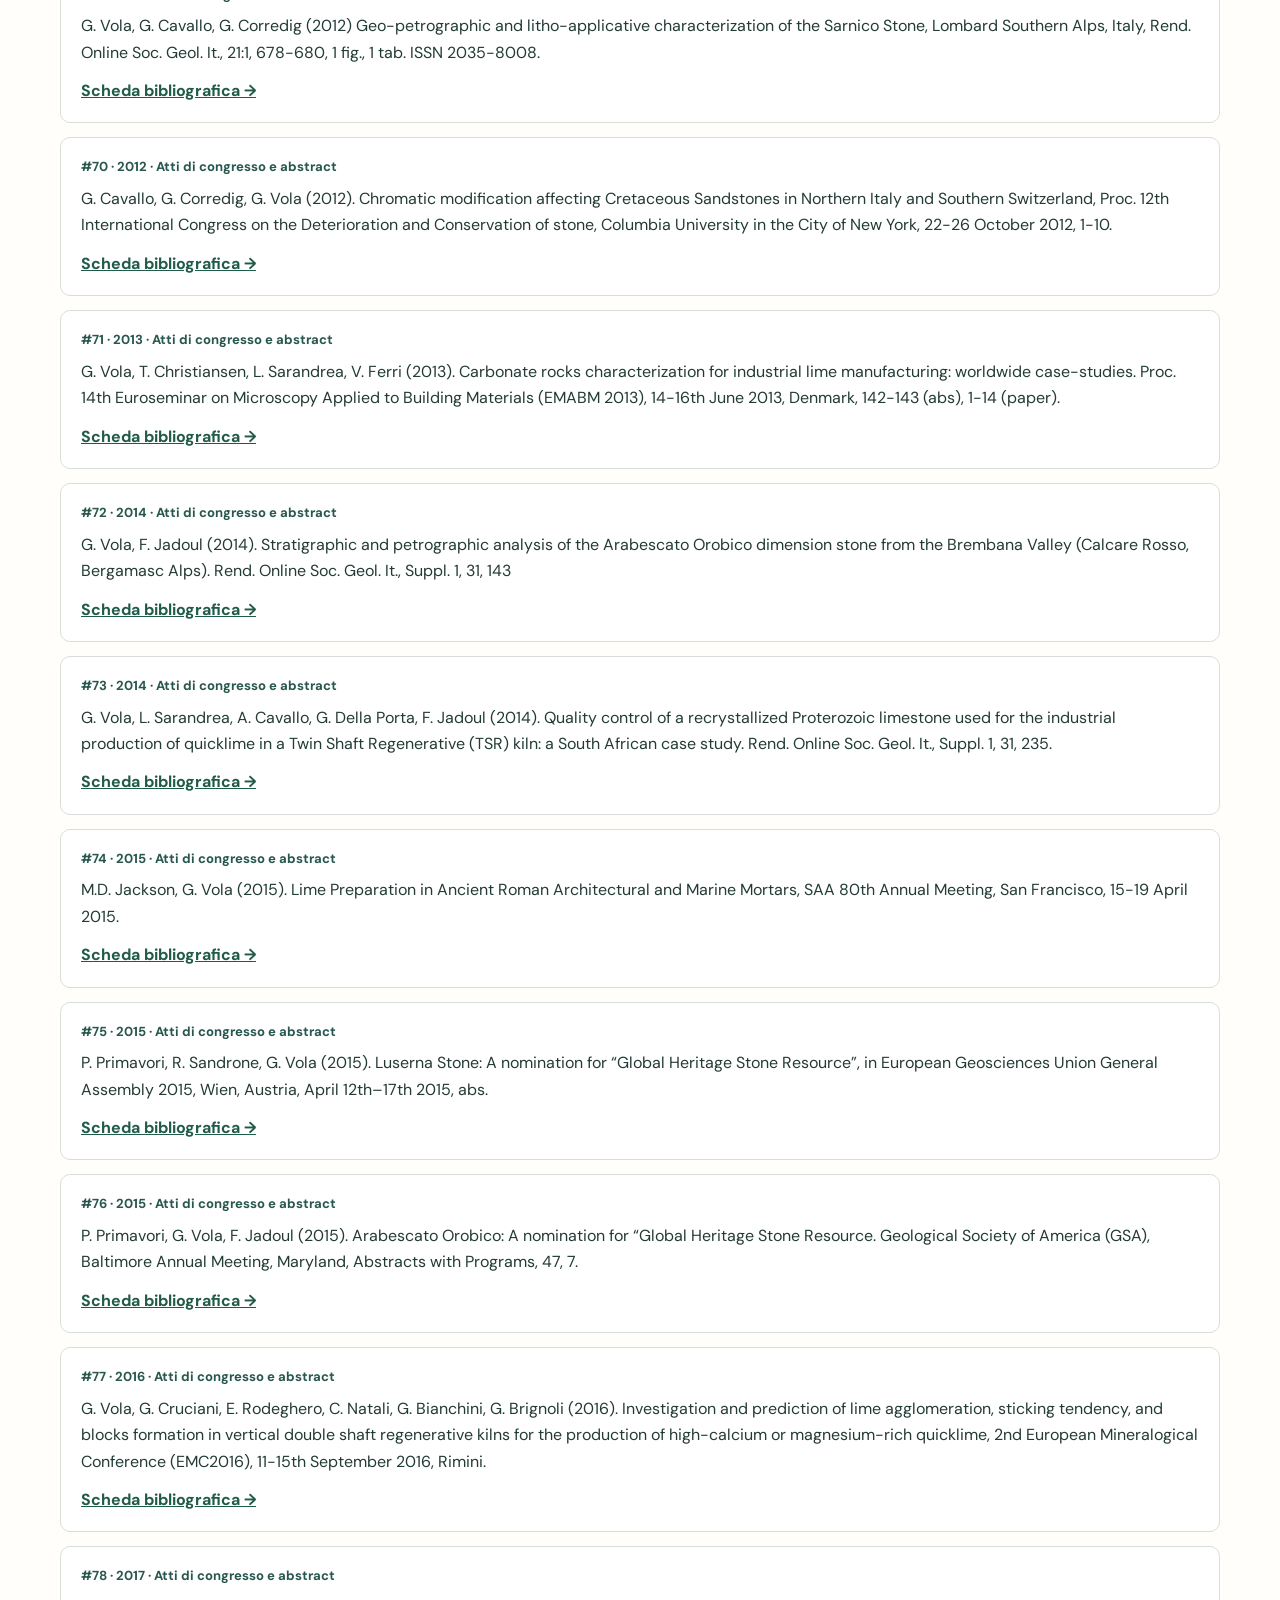
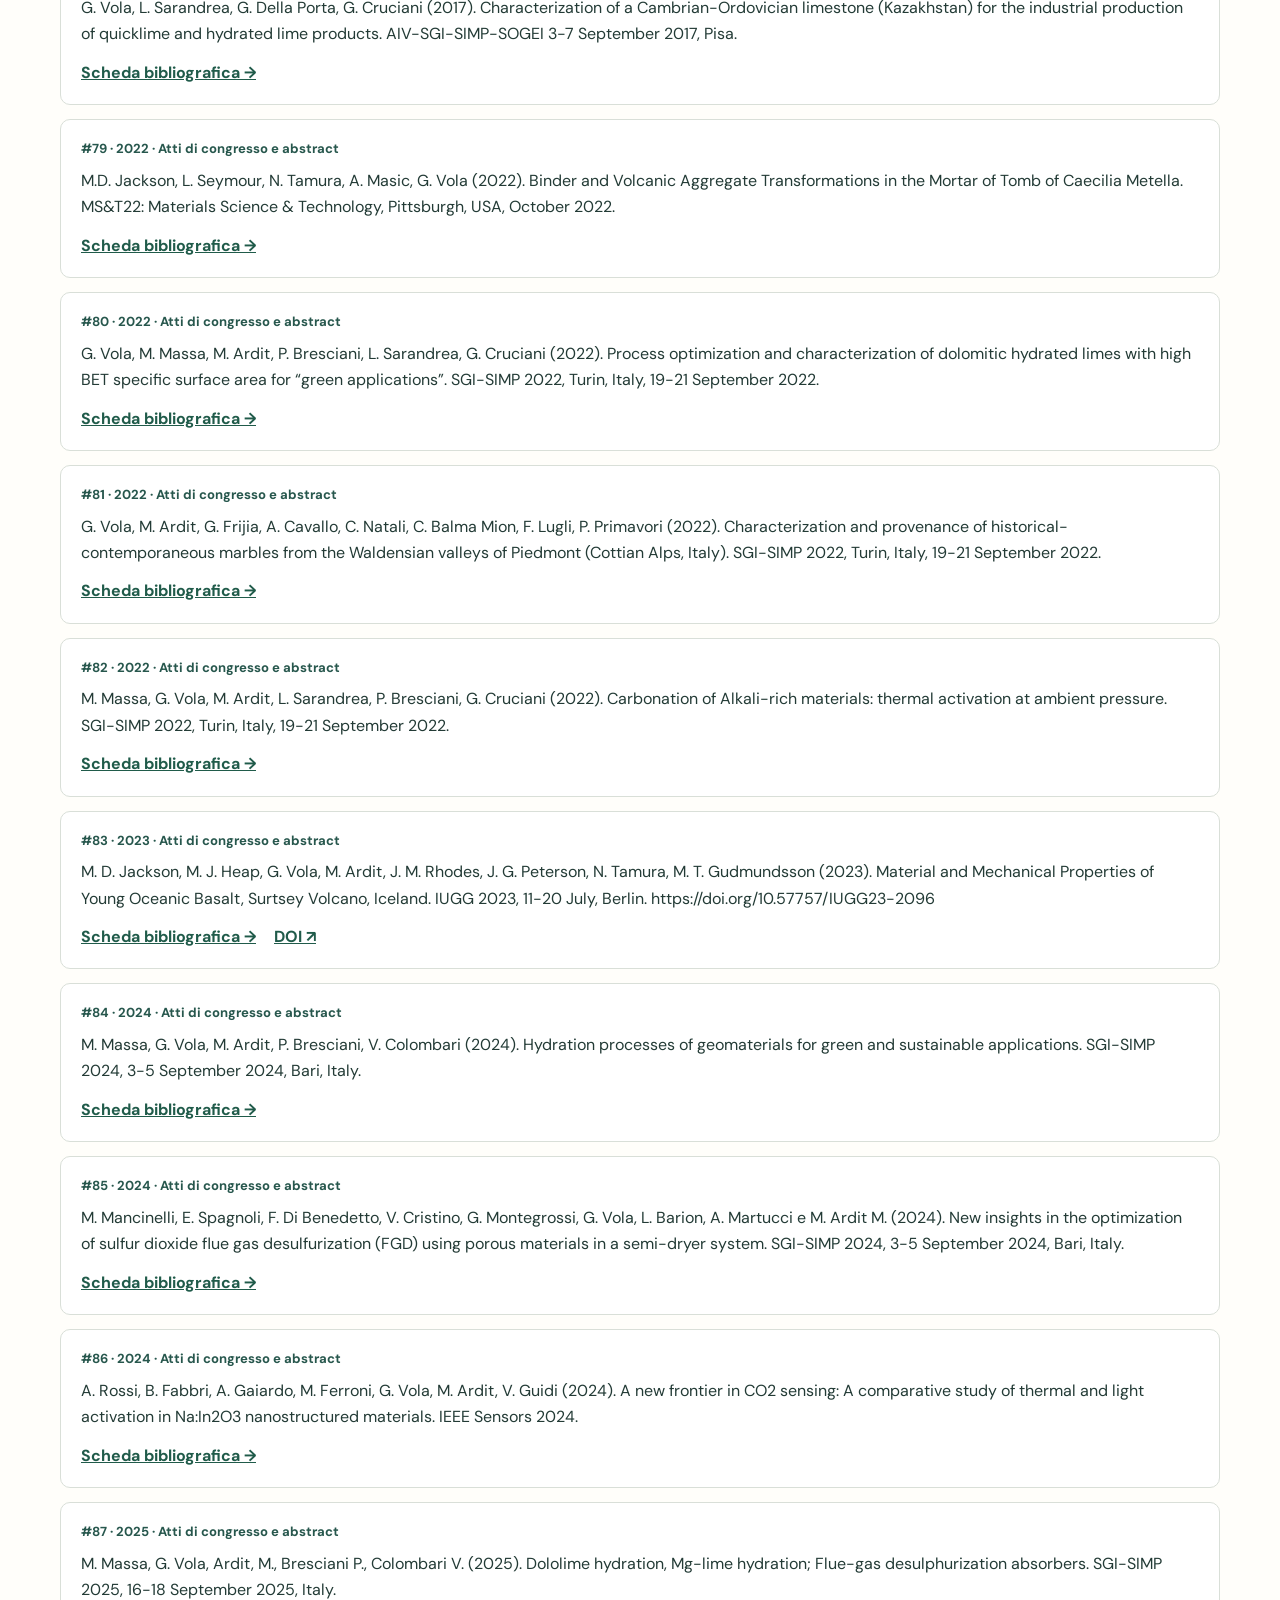
==== commit b6f7a4b7: "Allinea menu tematico alle altre pagine" ====
--- a/archivio-pubblicazioni.html
+++ b/archivio-pubblicazioni.html
@@ -11,7 +11,14 @@
 <link rel="stylesheet" href="style.css">
 </head>
 <body><a class="skip" href="#contenuto">Salta al contenuto</a>
-<header class="header"><div class="shell nav"><a class="brand" href="index.html"><strong>GABRIELE VOLA</strong><span>GEOLOGO · Ph.D.</span></a><button aria-controls="links" aria-expanded="false" aria-label="Apri menu" class="menu" id="menuToggle">☰</button><nav aria-label="Navigazione principale" id="links"><a href="index.html#profilo">Profilo</a><a href="index.html#ricerca">Ricerca</a><a href="metodologie.html">Metodologie</a><a href="pietre-bergamasca.html">Pietre della Bergamasca</a><a href="pietre-valdesi.html">Pietre delle Valli valdesi</a><a href="progetti-ricerca.html">Progetti di ricerca</a><a href="calendario-eventi.html">Calendario eventi</a><a href="poster-scientifici.html">Poster scientifici</a><a href="bibliografia.html">Pubblicazioni</a><a href="archivio-pubblicazioni.html" aria-current="page">Archivio</a><a href="index.html#collaborazioni">Collaborazioni</a><a href="index.html#contatti">Contatti</a></nav></div></header>
+<header class="header"><div class="shell nav"><a class="brand" href="index.html#inizio"><strong>GABRIELE VOLA</strong><span>GEOLOGO · Ph.D.</span></a><button aria-controls="links" aria-expanded="false" aria-label="Apri menu" class="menu" id="menuToggle">☰</button><nav aria-label="Navigazione principale" id="links" class="site-nav">
+<a href="index.html">Home</a>
+<details class="nav-dropdown"><summary>Ricerca</summary><div class="nav-submenu"><a href="index.html#ricerca">Aree di ricerca</a><a href="progetti-ricerca.html">Progetti di ricerca</a><a href="metodologie.html">Metodologie</a><a href="index.html#collaborazioni">Collaborazioni</a></div></details>
+<details class="nav-dropdown"><summary>Pietre e territorio</summary><div class="nav-submenu"><a href="pietre-valdesi.html">Pietre delle Valli valdesi</a><a href="marmi-valdesi.html">Marmi delle Valli valdesi</a><a href="pietre-bergamasca.html">Pietre della Bergamasca</a></div></details>
+<details class="nav-dropdown"><summary>Pubblicazioni</summary><div class="nav-submenu"><a href="bibliografia.html">Bibliografia completa</a><a href="archivio-pubblicazioni.html" aria-current="page">Archivio ricercabile</a><a href="poster-scientifici.html">Poster scientifici</a><a href="zenodo-guida.html">Depositi Zenodo</a></div></details>
+<a href="calendario-eventi.html">Eventi</a>
+<a href="index.html#contatti">Contatti</a>
+</nav></div></header>
 <main id="contenuto"><section class="marbles-heading"><div class="shell"><p class="eyebrow">RICERCA SCIENTIFICA · REPERTORIO BIBLIOGRAFICO</p><h1>Archivio delle pubblicazioni</h1><p class="lead">Consulta e ricerca la produzione scientifica per titolo, autore, anno e tipologia. Ogni scheda rimanda alla bibliografia completa e agli eventuali DOI già disponibili.</p></div></section>
 <section class="section shell archive-layout"><p>Questo archivio utilizza direttamente i dati della <a href="bibliografia.html">bibliografia completa</a>: i numeri delle pubblicazioni e i collegamenti restano quindi coerenti. La presenza di una citazione o di un DOI <strong>non implica che il PDF sia liberamente scaricabile</strong>.</p>
 <div class="archive-filters"><label for="archive-search">Cerca nei riferimenti</label><input id="archive-search" type="search" placeholder="Titolo, autore, parola chiave, anno…" autocomplete="off">
--- a/style.css
+++ b/style.css
@@ -153,3 +153,6 @@
 
 /* Archivio bibliografico ricercabile */
 .archive-layout{max-width:1180px}.archive-filters{display:grid;grid-template-columns:1fr 1fr 1fr auto;gap:9px 13px;align-items:end;margin:28px 0 22px;padding:20px;background:#f3f5ef;border:1px solid #d9dfd8;border-radius:12px}.archive-filters label{font-size:.88rem;font-weight:700;align-self:end}.archive-filters input,.archive-filters select{font:inherit;min-width:0;width:100%;padding:11px;border:1px solid #b7c9c1;border-radius:7px;background:#fff;color:#233b36}.archive-filters button{font:inherit;background:#163f39;color:white;border:0;border-radius:7px;padding:12px 16px;cursor:pointer}.archive-filters label:nth-of-type(1){grid-column:1}.archive-filters label:nth-of-type(2){grid-column:2}.archive-filters label:nth-of-type(3){grid-column:3}.archive-filters input{grid-column:1;grid-row:2}.archive-filters select#archive-group{grid-column:2;grid-row:2}.archive-filters select#archive-year{grid-column:3;grid-row:2}.archive-filters button{grid-column:4;grid-row:2}.archive-status{font-weight:700;margin:18px 0}.archive-results{display:grid;gap:14px}.archive-record{background:#fff;border:1px solid #d9dfd8;border-radius:10px;padding:18px 20px;overflow-wrap:anywhere}.archive-record-meta{color:#27574d;font-size:.82rem;font-weight:700;margin:0 0 8px}.archive-record-text{margin:0 0 12px;line-height:1.65}.archive-record-links{display:flex;gap:18px;flex-wrap:wrap;margin:0}.archive-record-links a{color:#205b4a;font-weight:700}@media(max-width:760px){.archive-filters{grid-template-columns:1fr}.archive-filters label,.archive-filters input,.archive-filters select,.archive-filters button{grid-column:1!important;grid-row:auto!important}.archive-filters label:nth-of-type(1){grid-row:1!important}.archive-filters input{grid-row:2!important}.archive-filters label:nth-of-type(2){grid-row:3!important}.archive-filters select#archive-group{grid-row:4!important}.archive-filters label:nth-of-type(3){grid-row:5!important}.archive-filters select#archive-year{grid-row:6!important}.archive-filters button{grid-row:7!important}}
+
+/* Informazioni descrittive per i depositi Zenodo */
+.deposit-metadata{display:grid;grid-template-columns:minmax(120px,180px) minmax(0,1fr);gap:11px 20px;margin:15px 0}.deposit-metadata dt{font-weight:700;color:var(--forest)}.deposit-metadata dd{margin:0;overflow-wrap:anywhere}.zenodo-steps{padding-left:30px}.zenodo-steps li{padding:8px 0;line-height:1.6}@media(max-width:640px){.deposit-metadata{display:block}.deposit-metadata dt{margin-top:14px}.deposit-metadata dd{margin-top:3px}}
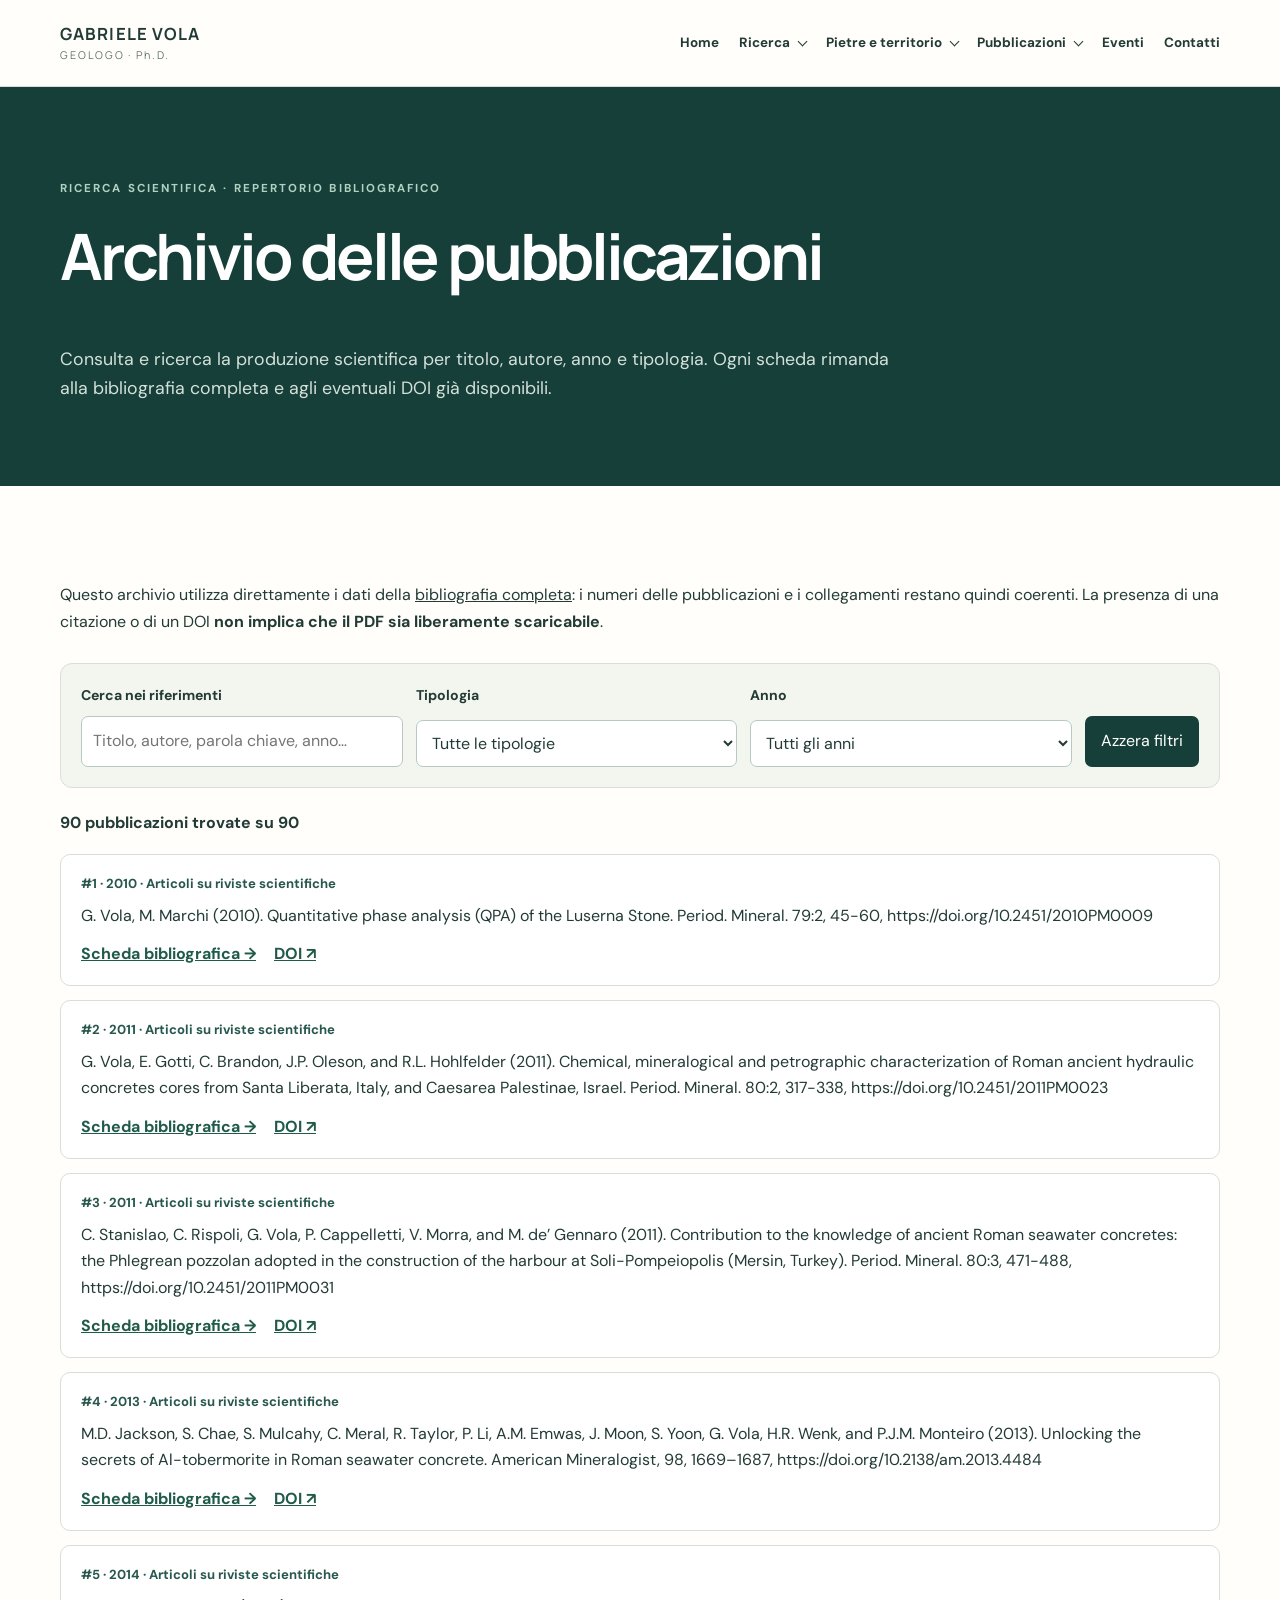
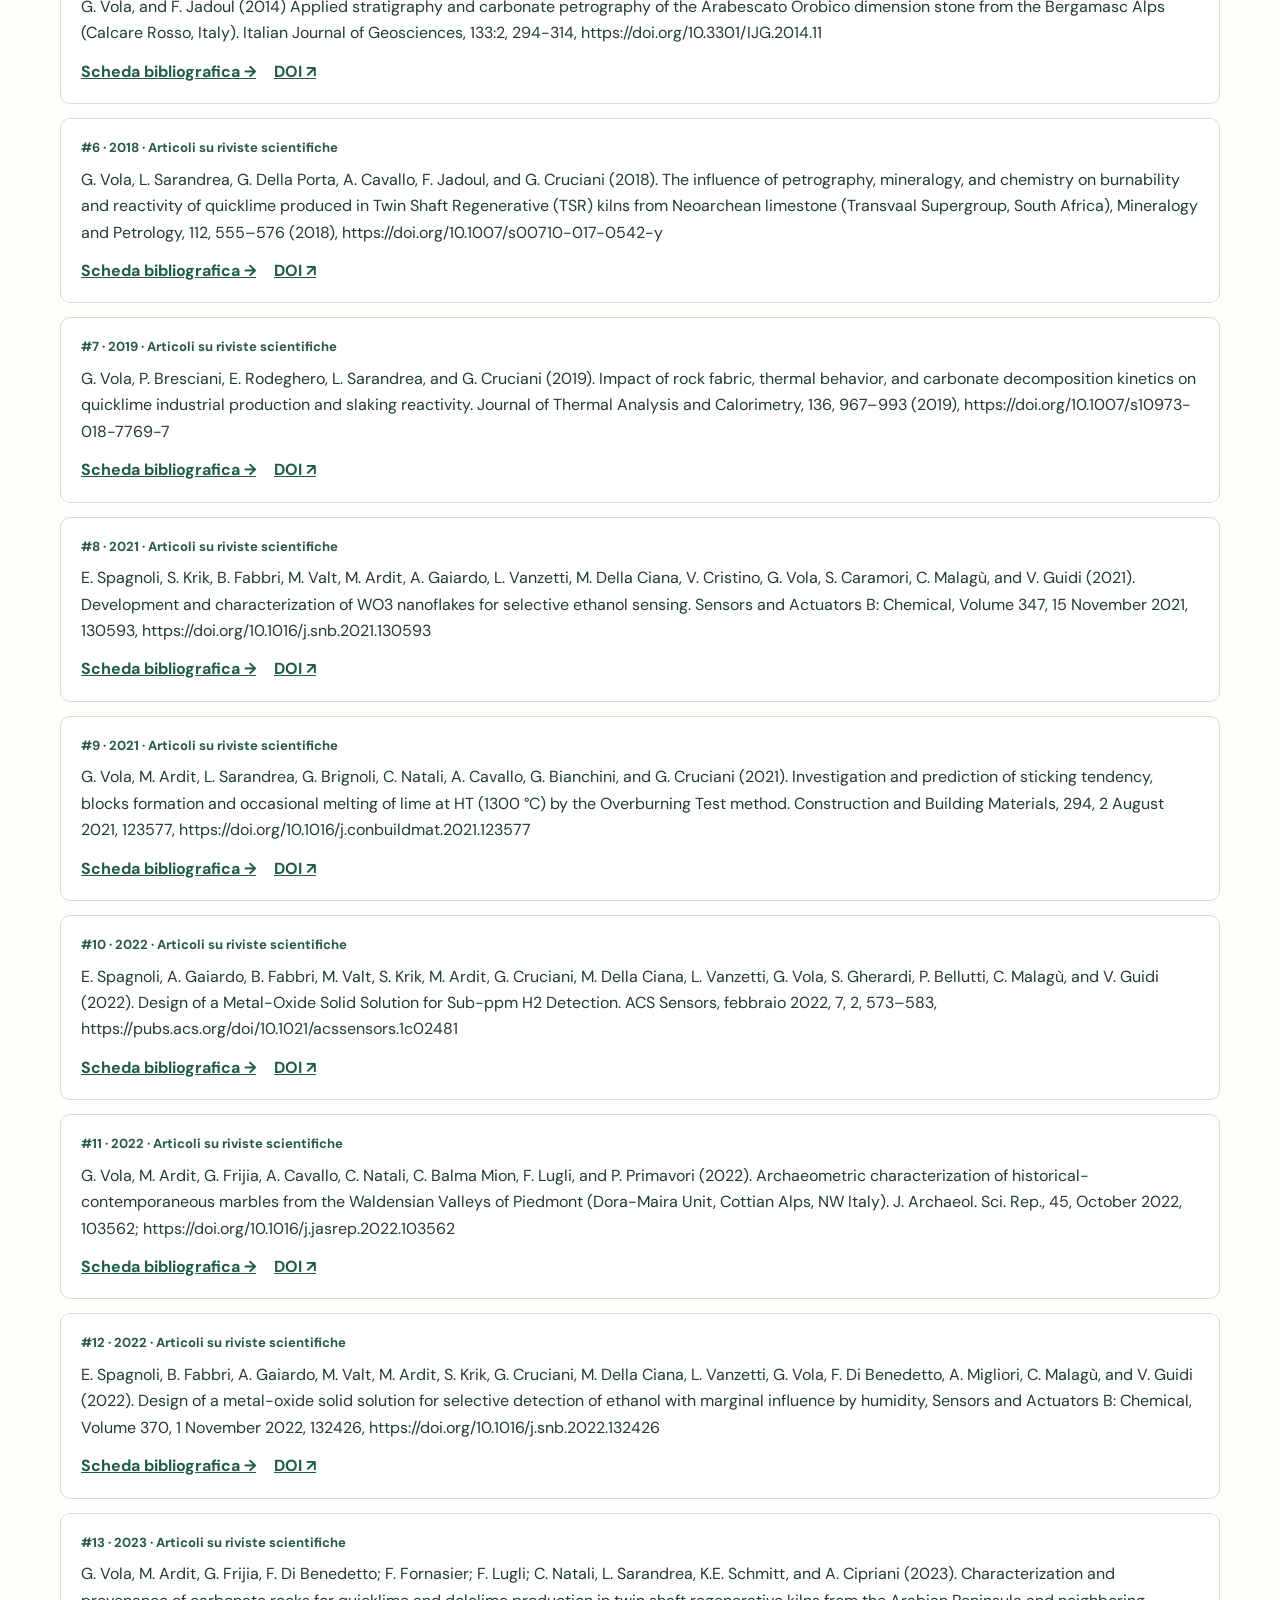
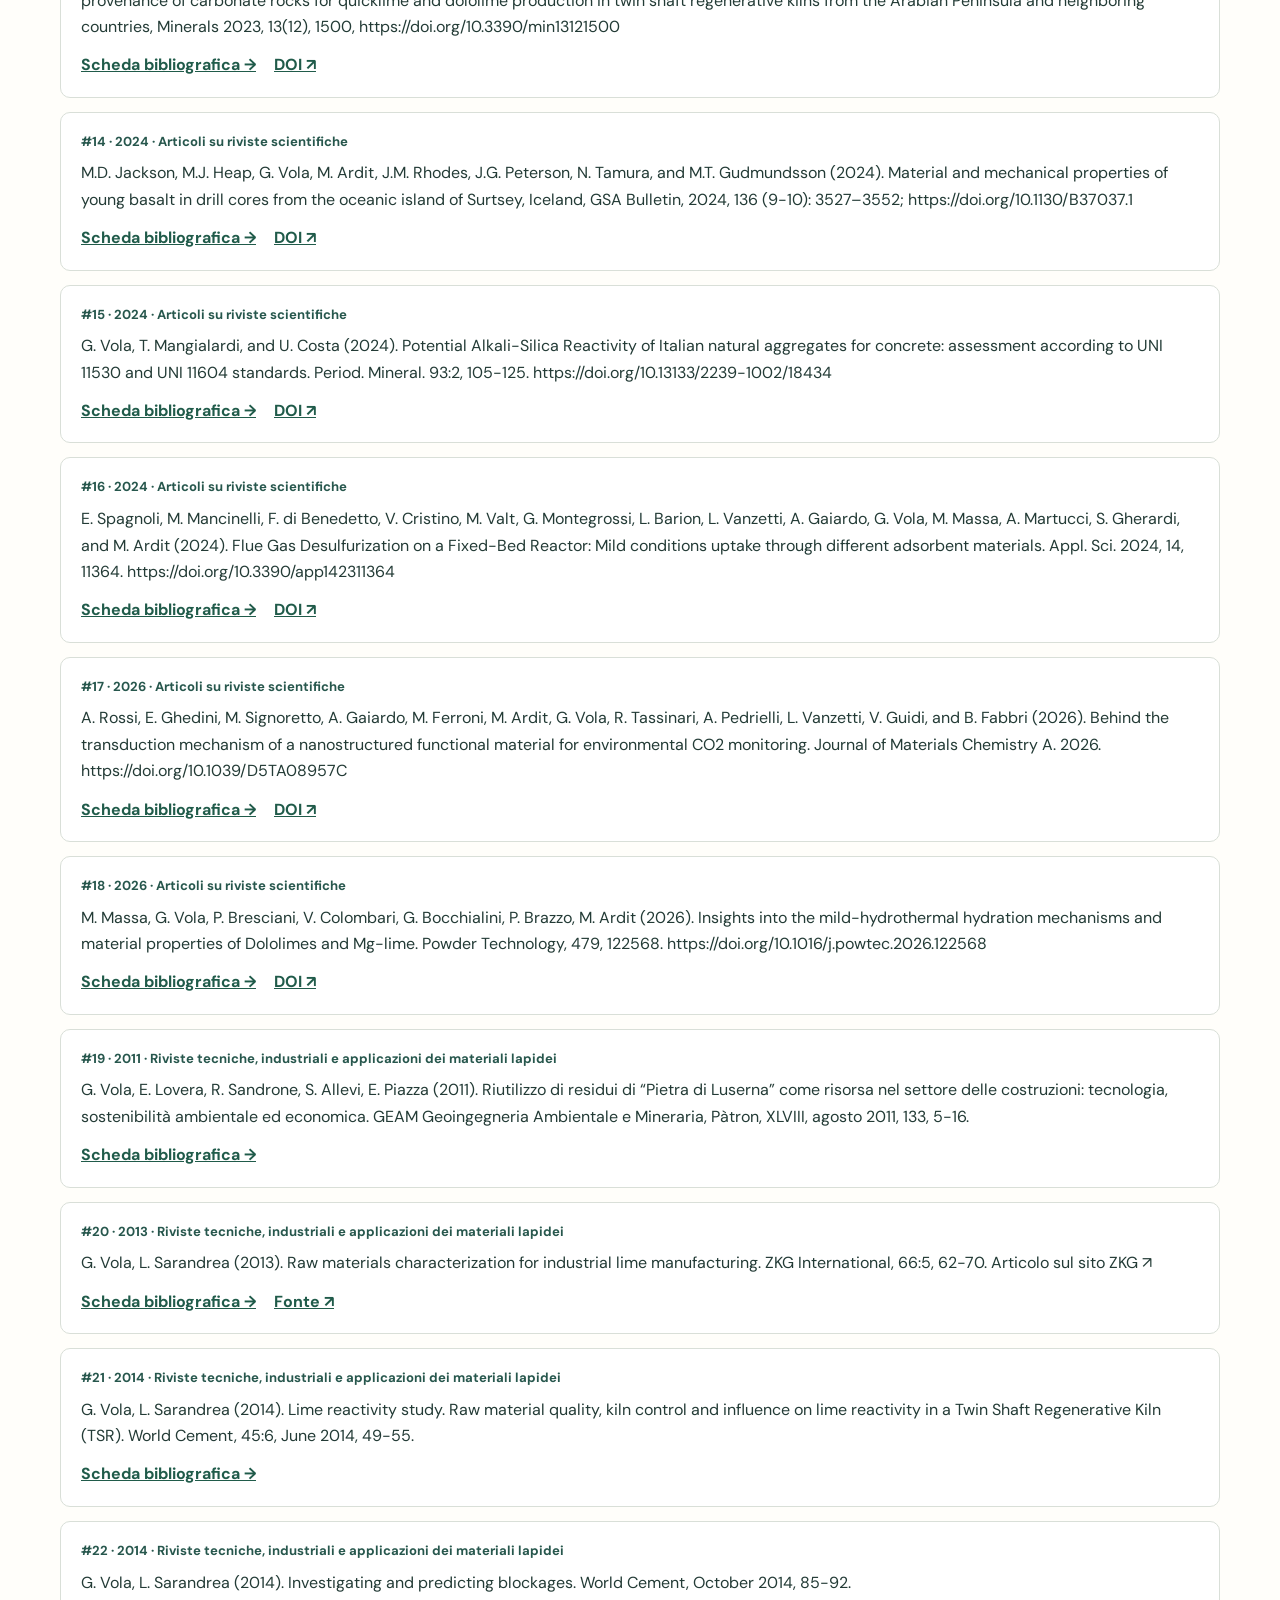
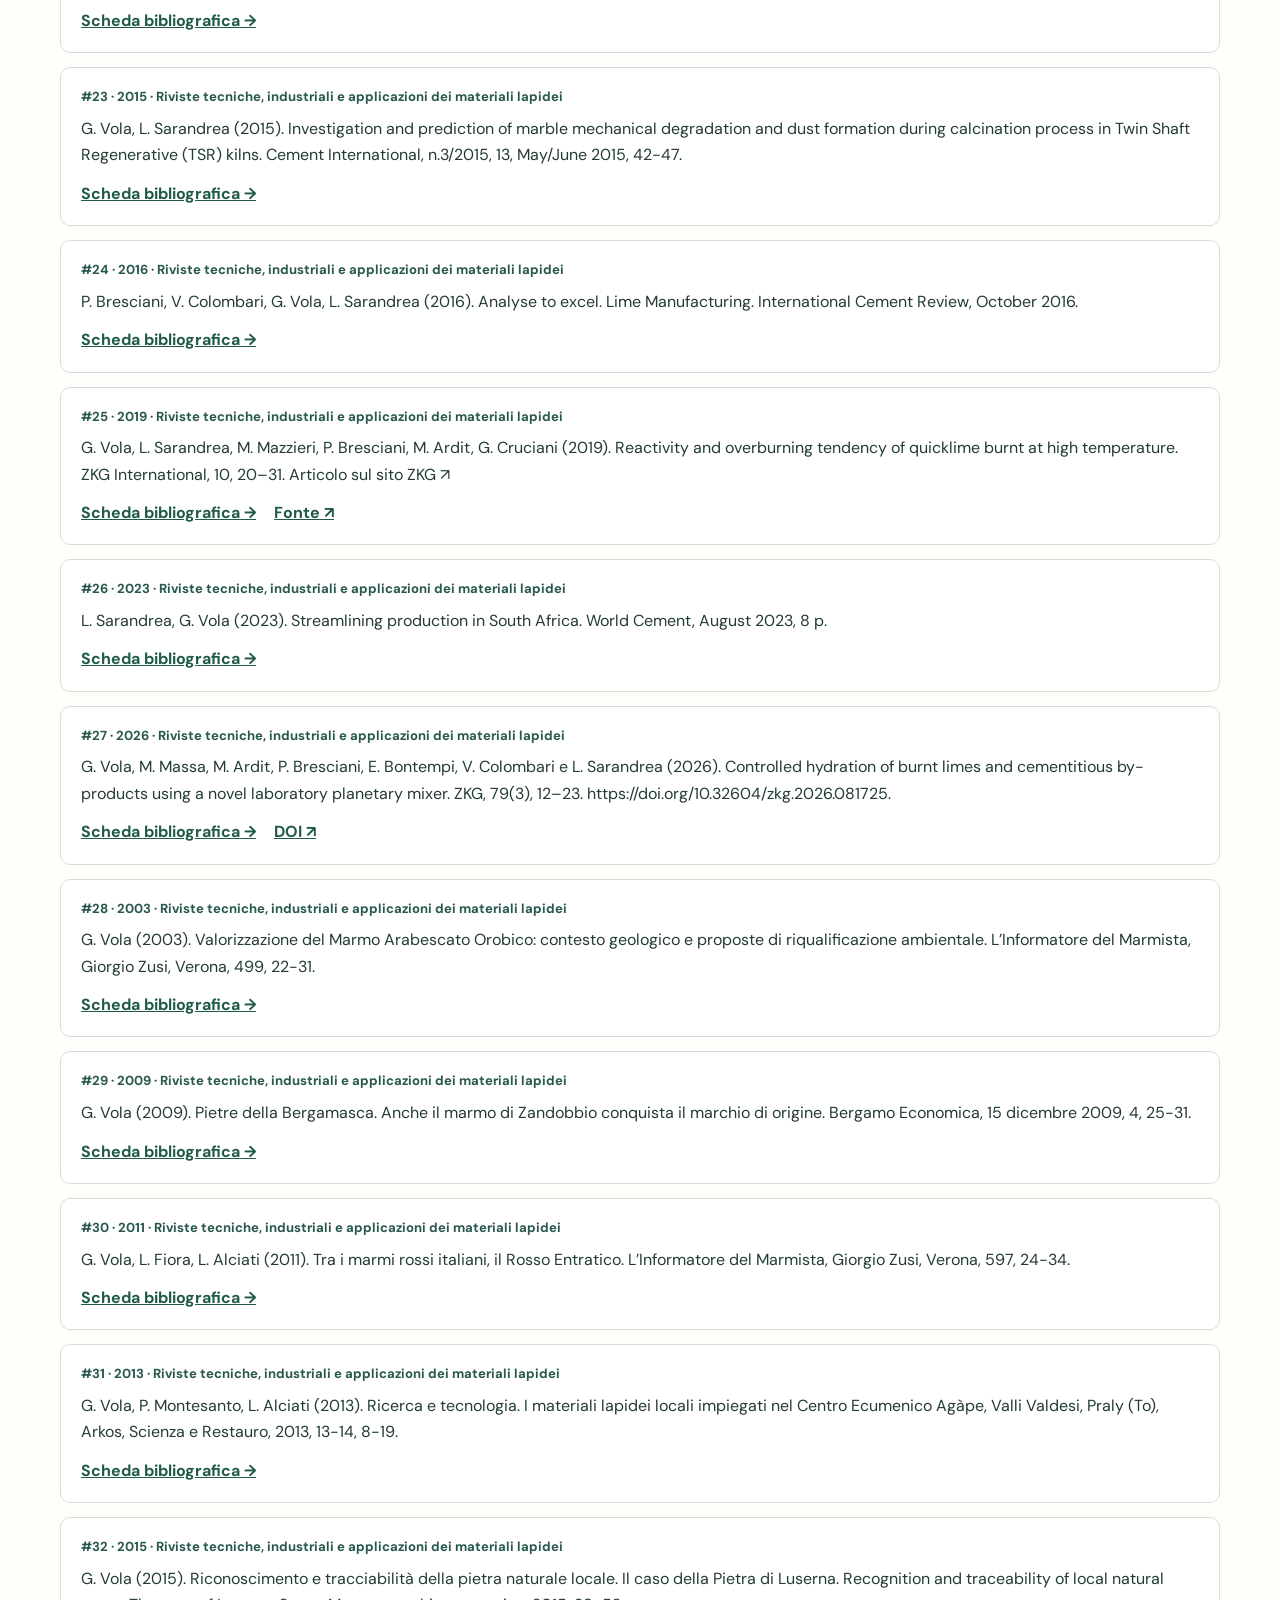
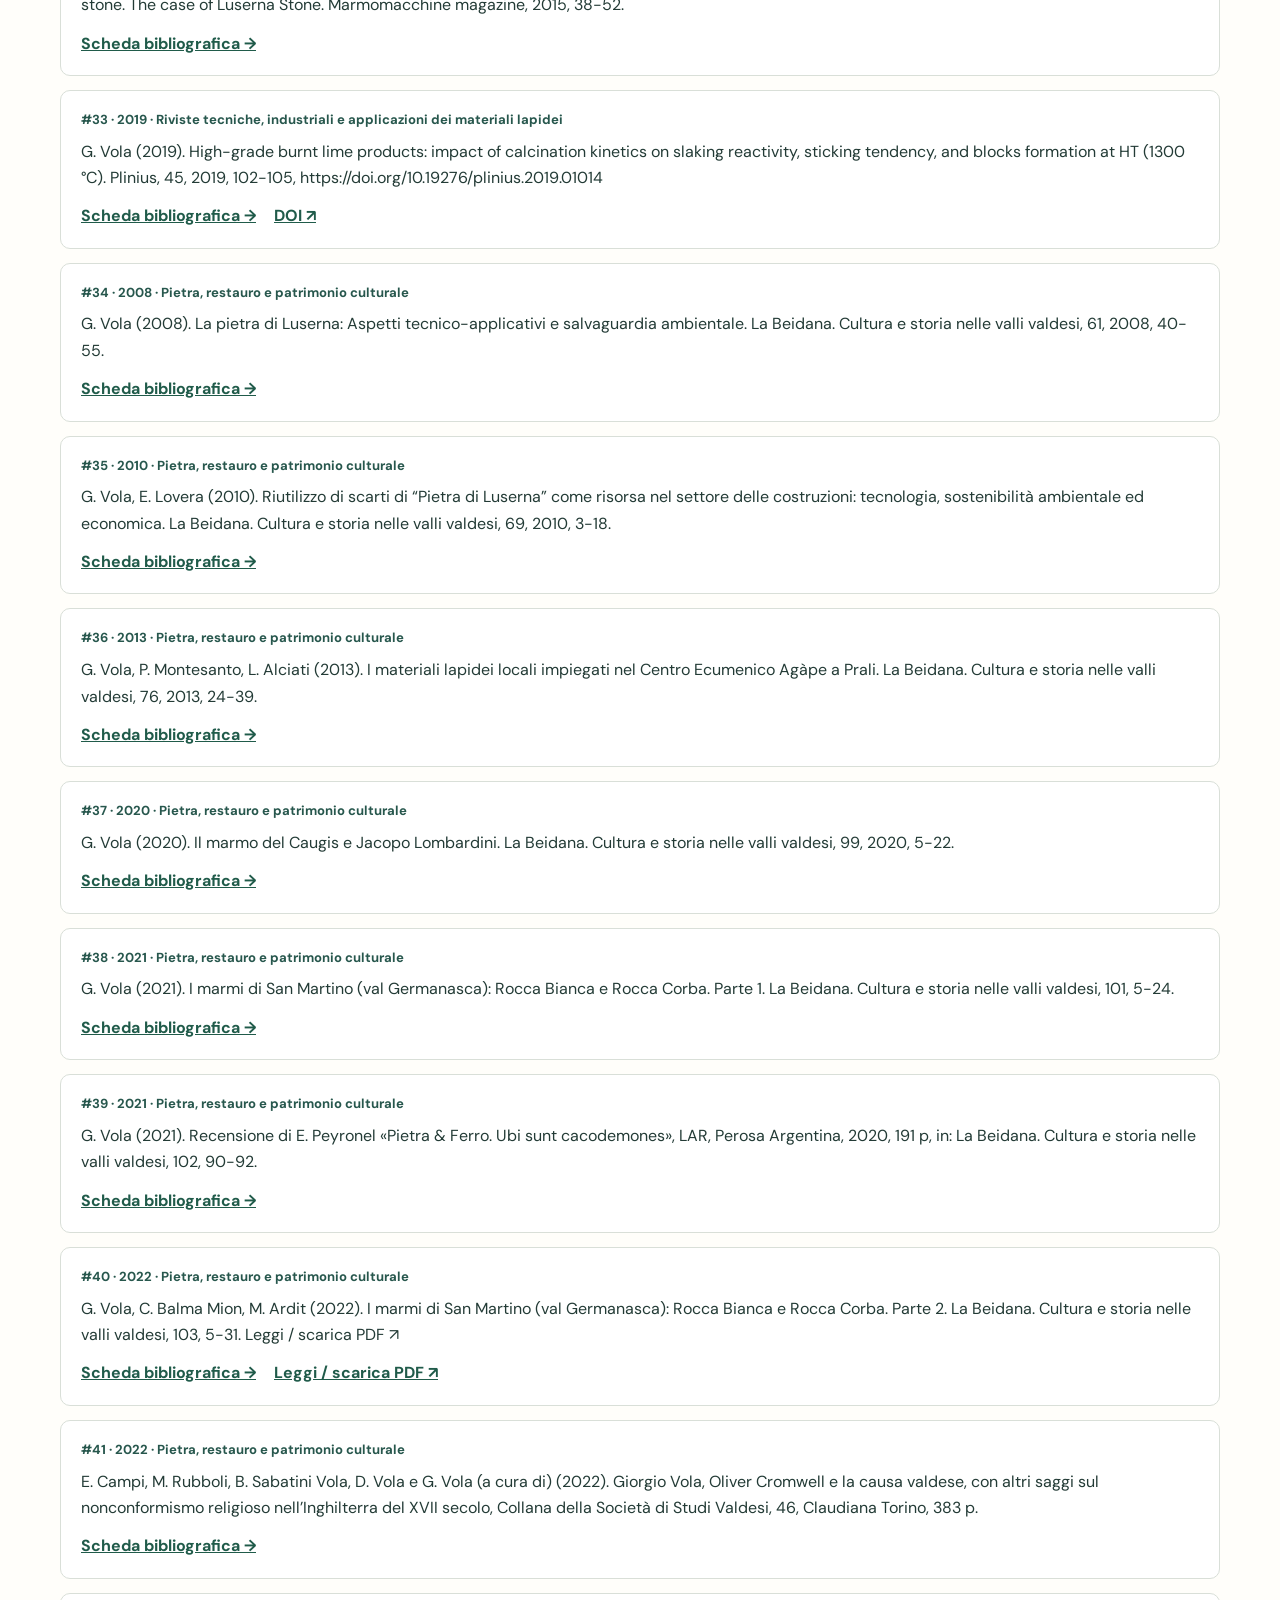
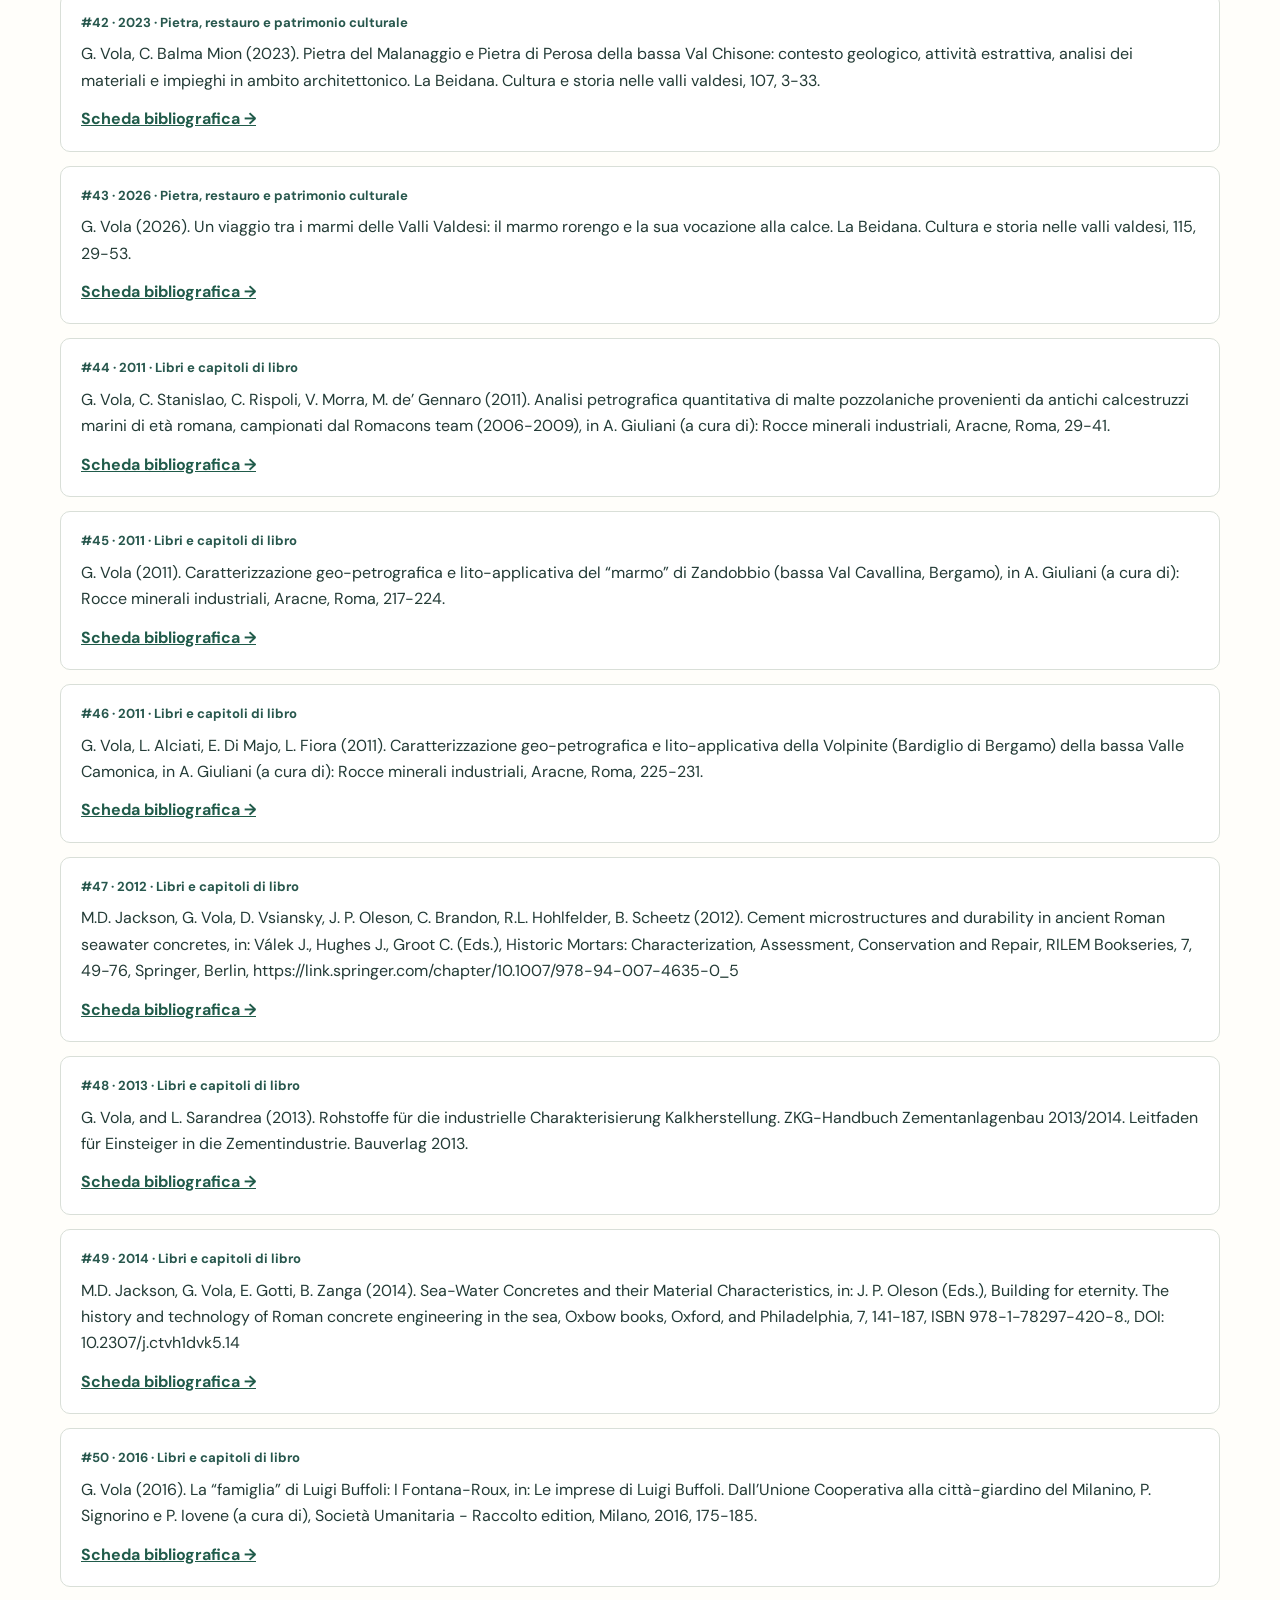
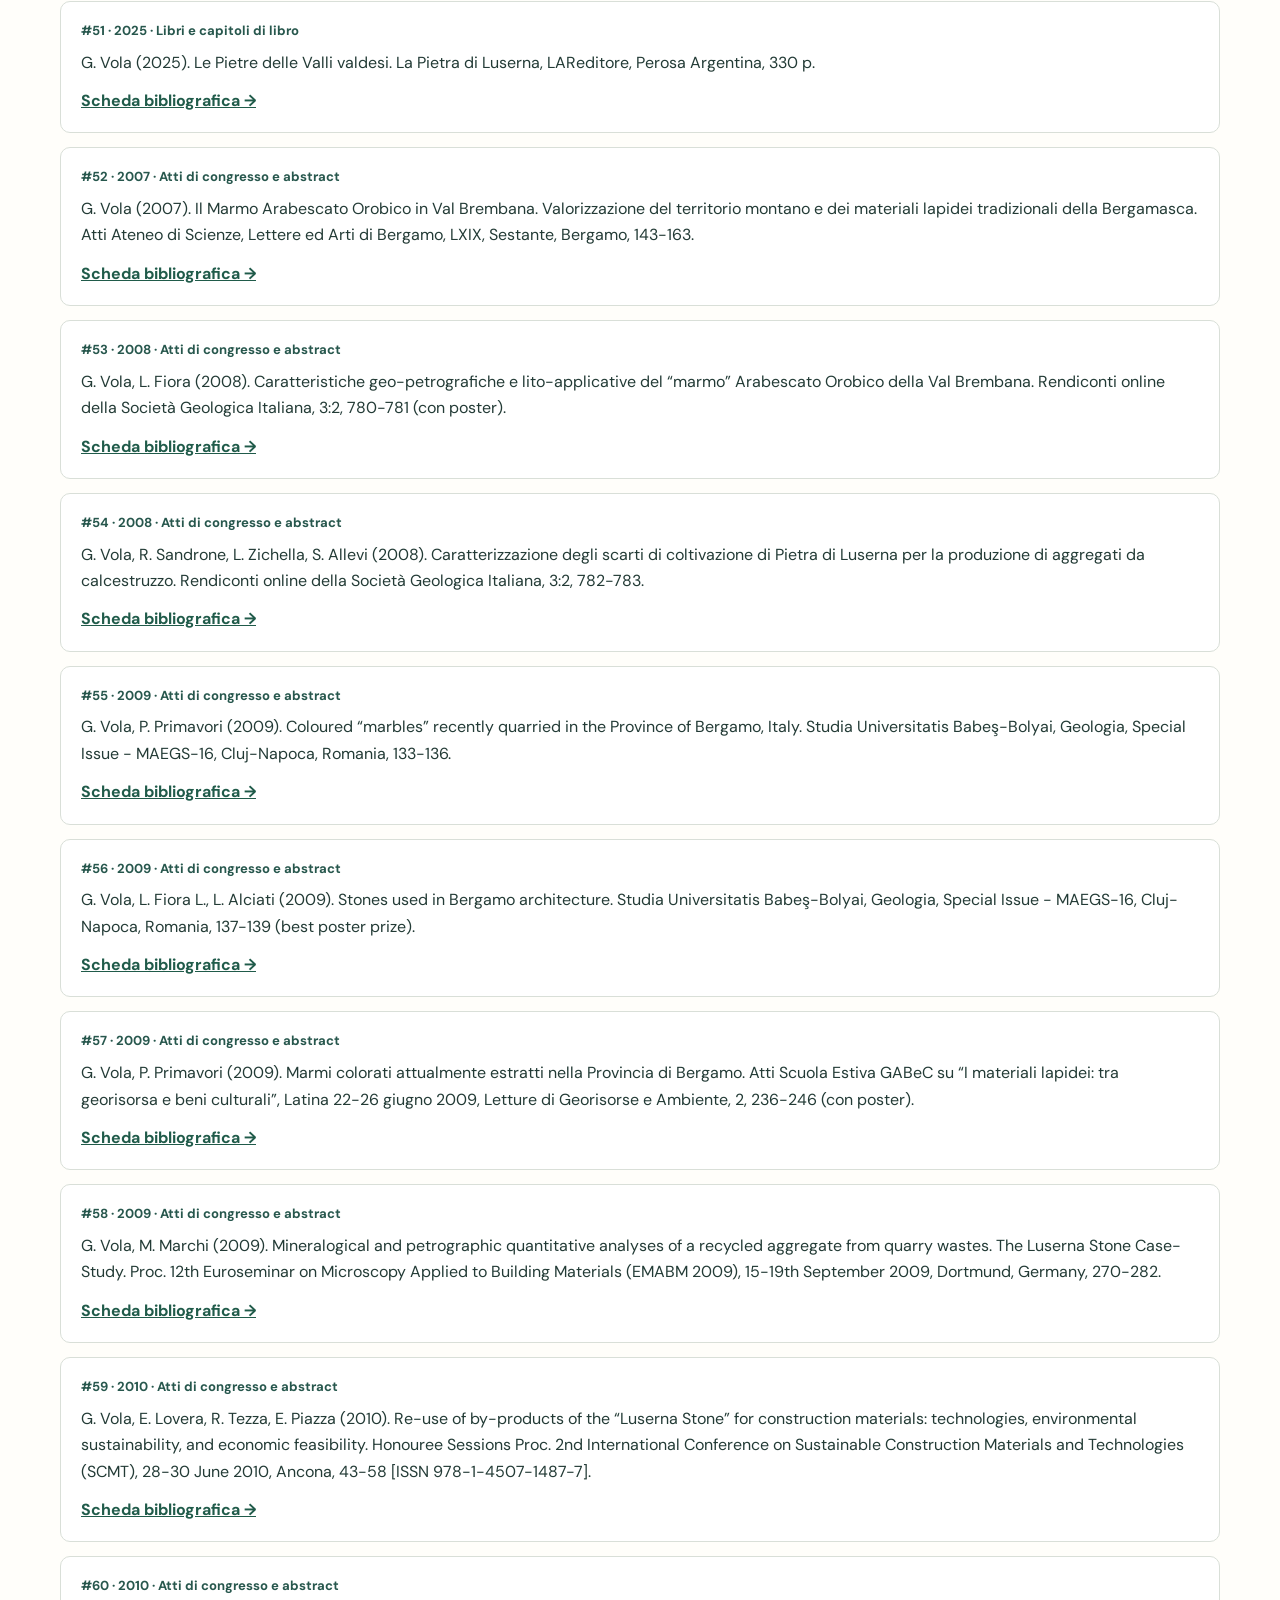
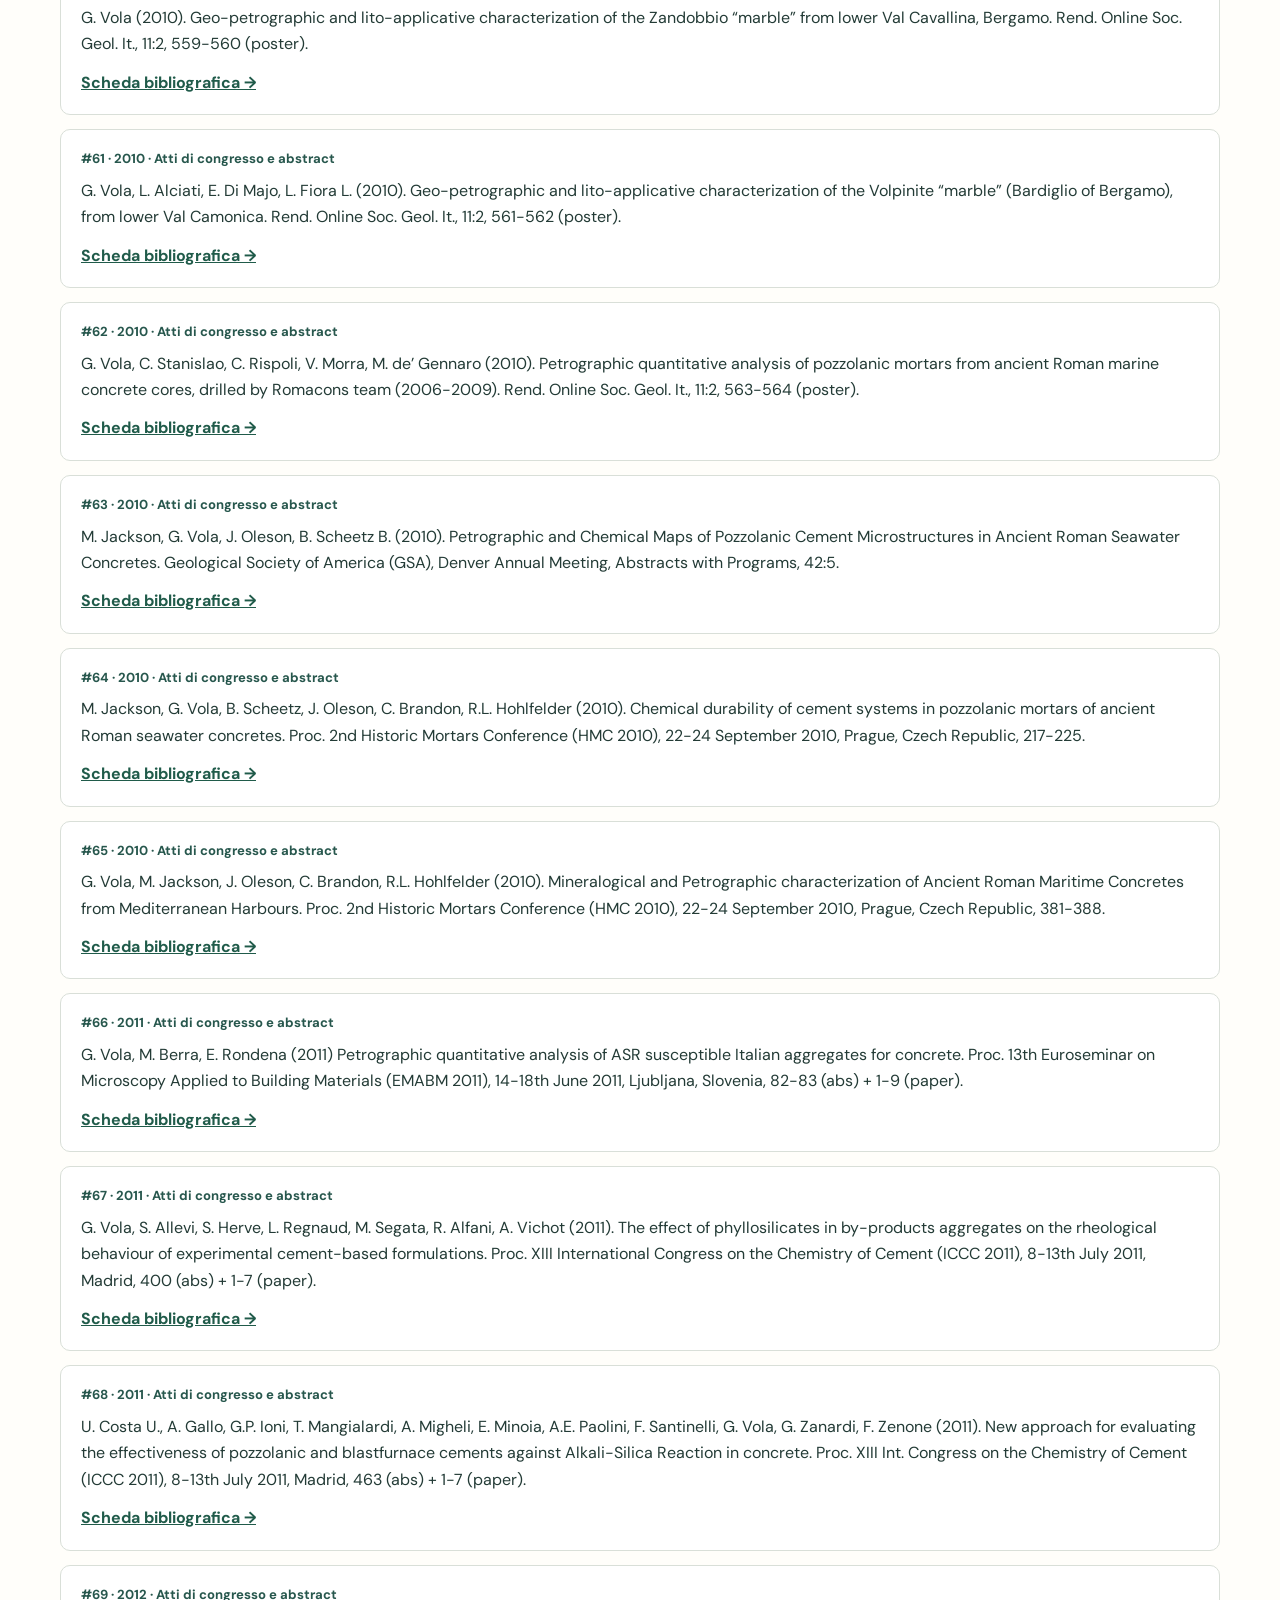
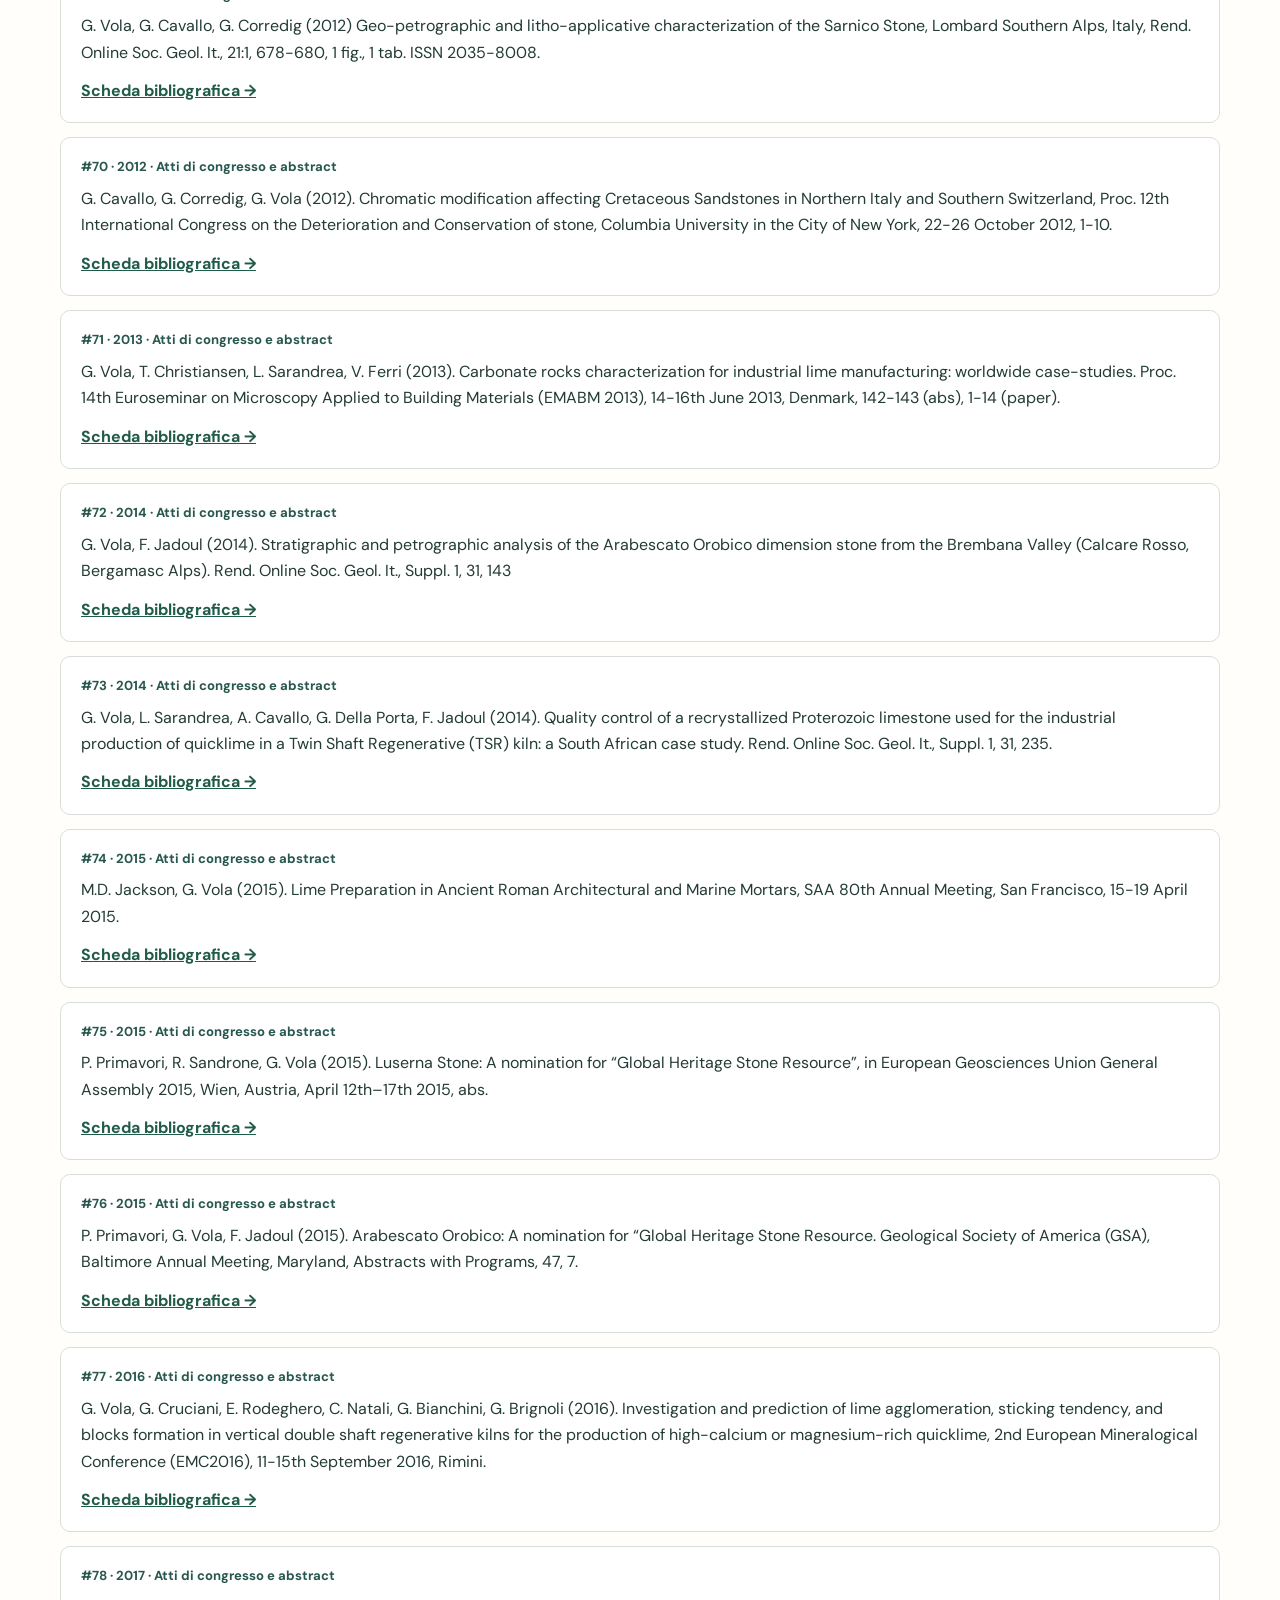
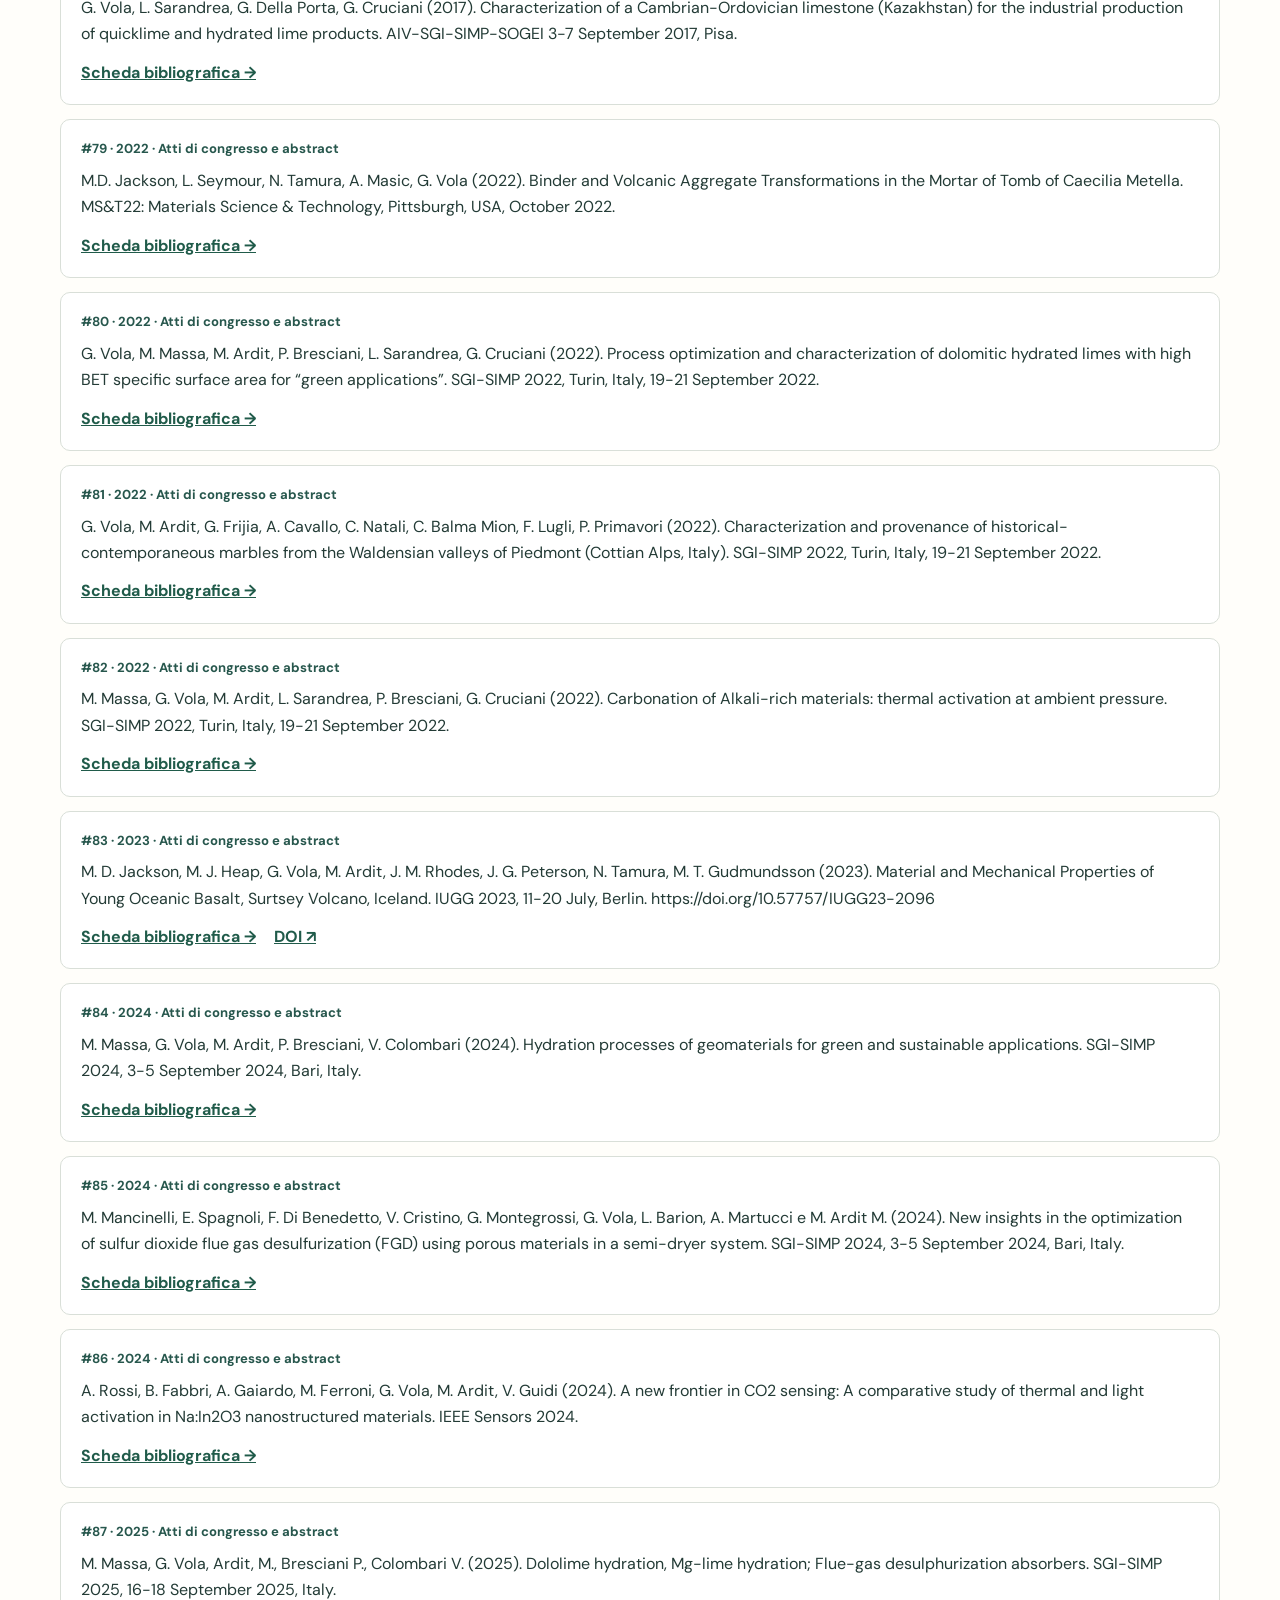
==== commit 6c65342f: "Distingui PDF integrali dai link esterni nell'archivio" ====
--- a/archivio-pubblicazioni.html
+++ b/archivio-pubblicazioni.html
@@ -68,7 +68,7 @@
    const n=Number(li.dataset.originalNumber);if(!Number.isInteger(n))continue;
    const text=li.textContent.replace(/\s+/g," ").trim();
    const y=text.match(/\((19|20)\d{2}\)/)?.[0].slice(1,5)||"";
-   const links=[...li.querySelectorAll("a[href]")].map(a=>({url:a.href,label:/doi\.org|\/doi\//i.test(a.href)?"DOI ↗":"Fonte ↗"}));
+   const links=[...li.querySelectorAll("a[href]")].map(a=>({url:a.href,label:/\.pdf(?:[?#]|$)/i.test(a.href)?"Leggi / scarica PDF ↗":/doi\.org|\/doi\//i.test(a.href)?"DOI ↗":"Fonte ↗"}));
    items.push({number:n,text,group:name,year:y,links});
   }
  }
--- a/style.css
+++ b/style.css
@@ -156,3 +156,26 @@
 
 /* Informazioni descrittive per i depositi Zenodo */
 .deposit-metadata{display:grid;grid-template-columns:minmax(120px,180px) minmax(0,1fr);gap:11px 20px;margin:15px 0}.deposit-metadata dt{font-weight:700;color:var(--forest)}.deposit-metadata dd{margin:0;overflow-wrap:anywhere}.zenodo-steps{padding-left:30px}.zenodo-steps li{padding:8px 0;line-height:1.6}@media(max-width:640px){.deposit-metadata{display:block}.deposit-metadata dt{margin-top:14px}.deposit-metadata dd{margin-top:3px}}
+
+/* Menu principale compatto con sottosezioni accessibili */
+.site-nav{display:flex;align-items:center;gap:clamp(10px,1.55vw,22px)}
+.site-nav>a,.nav-dropdown>summary{font-size:.84rem;font-weight:700;text-decoration:none;color:var(--ink);white-space:nowrap}
+.nav-dropdown{position:relative}
+.nav-dropdown>summary{cursor:pointer;list-style:none;display:flex;align-items:center;gap:5px;min-height:40px}
+.nav-dropdown>summary::-webkit-details-marker{display:none}
+.nav-dropdown>summary::after{content:"";width:6px;height:6px;border-right:1.6px solid currentColor;border-bottom:1.6px solid currentColor;transform:rotate(45deg);margin-left:4px;margin-top:-3px}
+.nav-dropdown[open]>summary::after{transform:rotate(225deg);margin-top:4px}
+.site-nav a:hover,.nav-dropdown>summary:hover{color:var(--green)}
+.site-nav a:focus-visible,.nav-dropdown>summary:focus-visible,.menu:focus-visible{outline:3px solid #6d9e8e;outline-offset:4px;border-radius:3px}
+.nav-submenu{position:absolute;top:calc(100% + 3px);left:0;min-width:220px;max-width:295px;background:var(--paper);border:1px solid var(--line);border-radius:7px;box-shadow:0 12px 28px #10322d22;padding:10px;display:flex;flex-direction:column;gap:1px;z-index:21}
+.nav-submenu a{display:block;padding:9px 10px;white-space:normal;font-size:.83rem;line-height:1.4}
+.nav-submenu a:hover{background:var(--cream)}
+.site-nav [aria-current="page"]{color:var(--green);text-decoration:underline;text-underline-offset:5px}
+@media(max-width:1000px){
+.site-nav{display:none;position:absolute;top:85px;left:0;right:0;background:var(--paper);padding:15px 24px 22px;border-bottom:1px solid var(--line);flex-direction:column;align-items:stretch;gap:7px;max-height:calc(100dvh - 85px);overflow-y:auto}
+.site-nav.open{display:flex}.menu{display:block}
+.nav-dropdown>summary{min-height:44px}
+.nav-submenu{position:static;min-width:0;max-width:none;border:0;border-left:2px solid var(--line);border-radius:0;box-shadow:none;margin:2px 0 7px 12px;padding:3px 0 3px 10px}
+.site-nav>a{padding:10px 0}
+}
+@media(max-width:600px){.site-nav{top:74px;max-height:calc(100dvh - 74px)}}
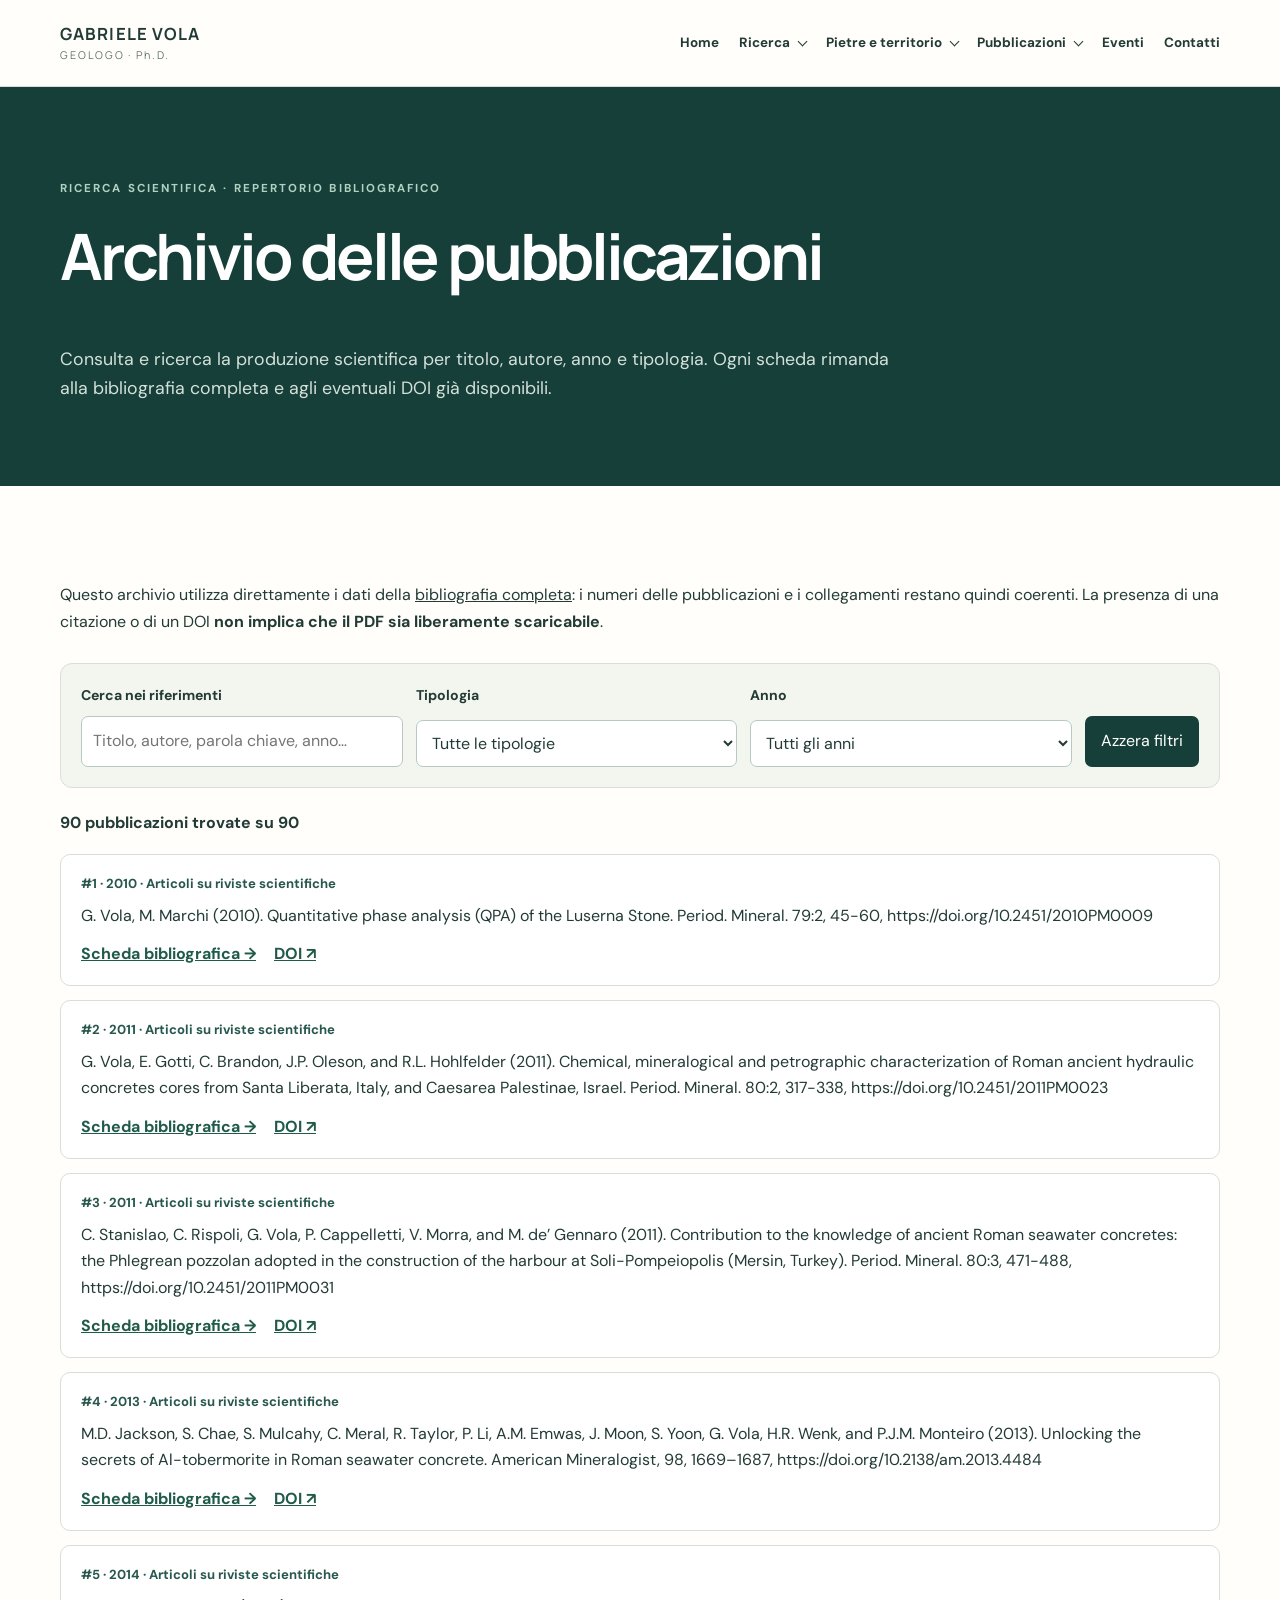
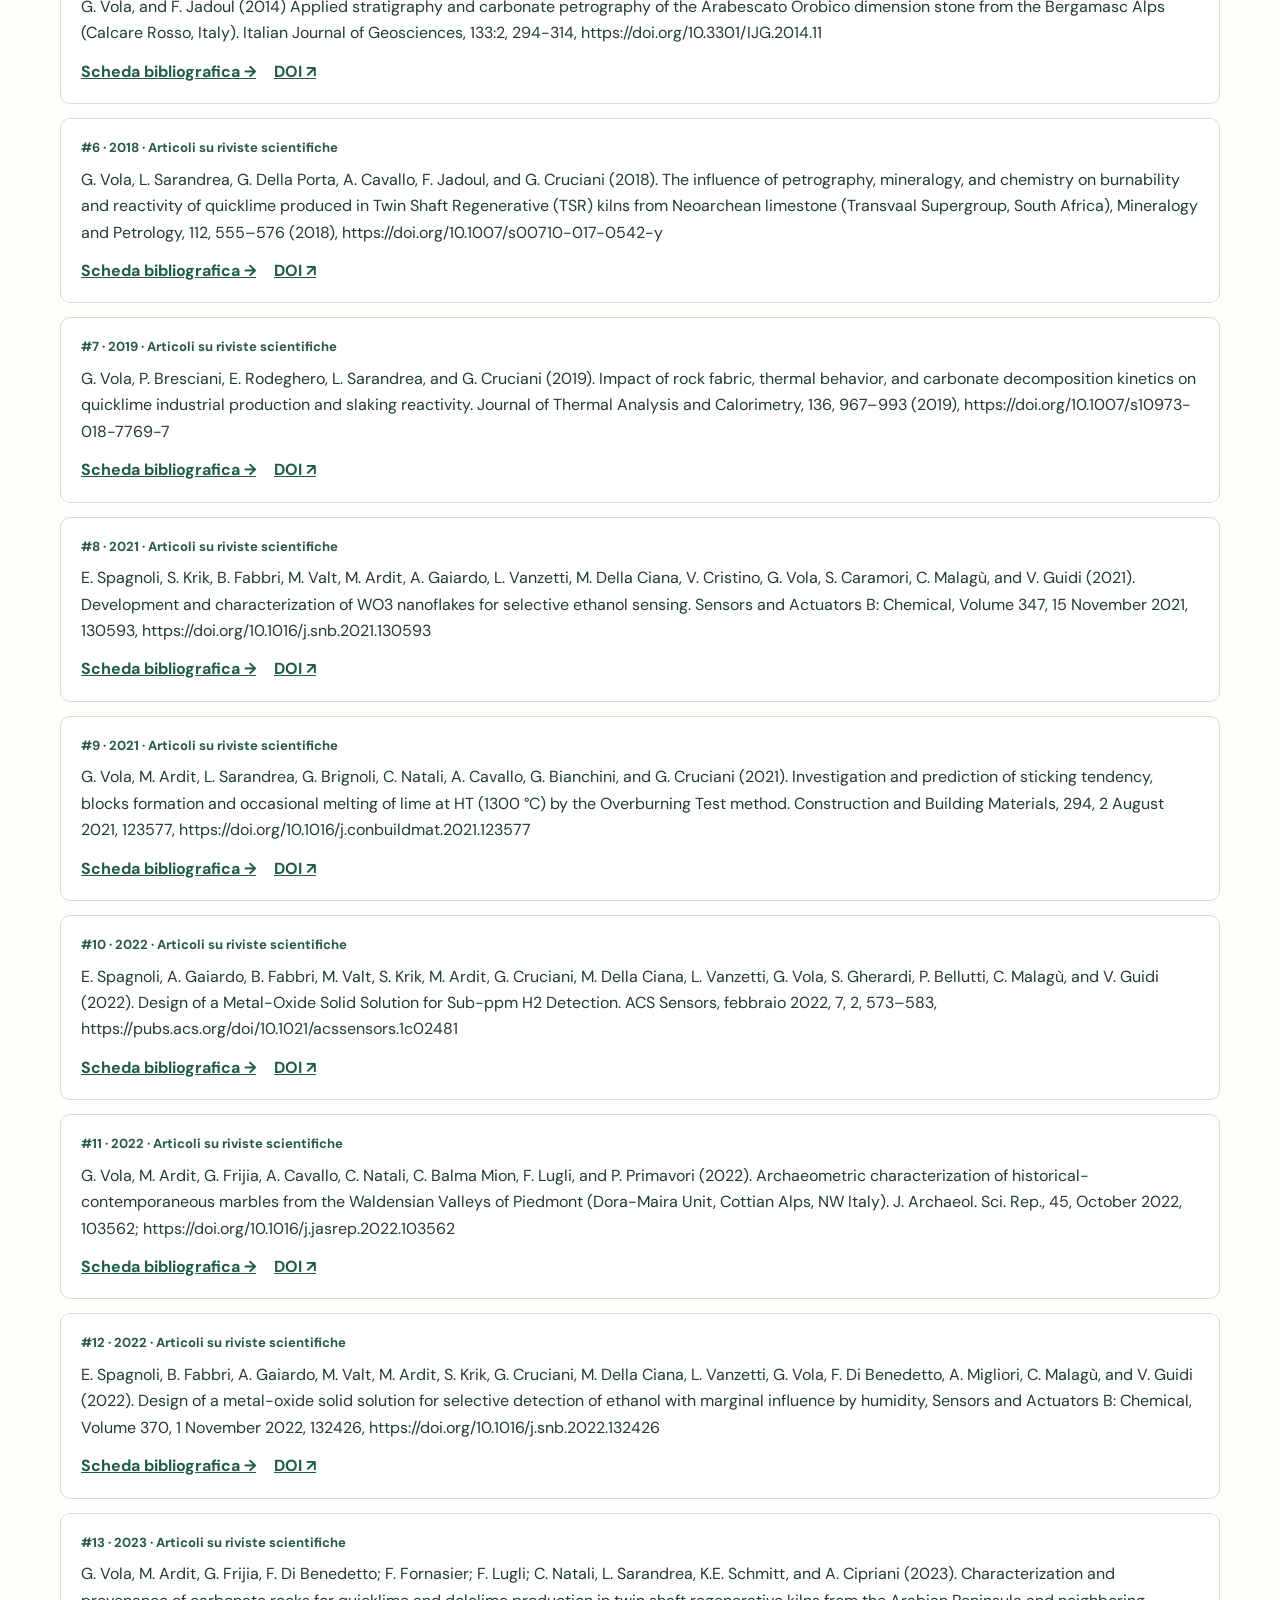
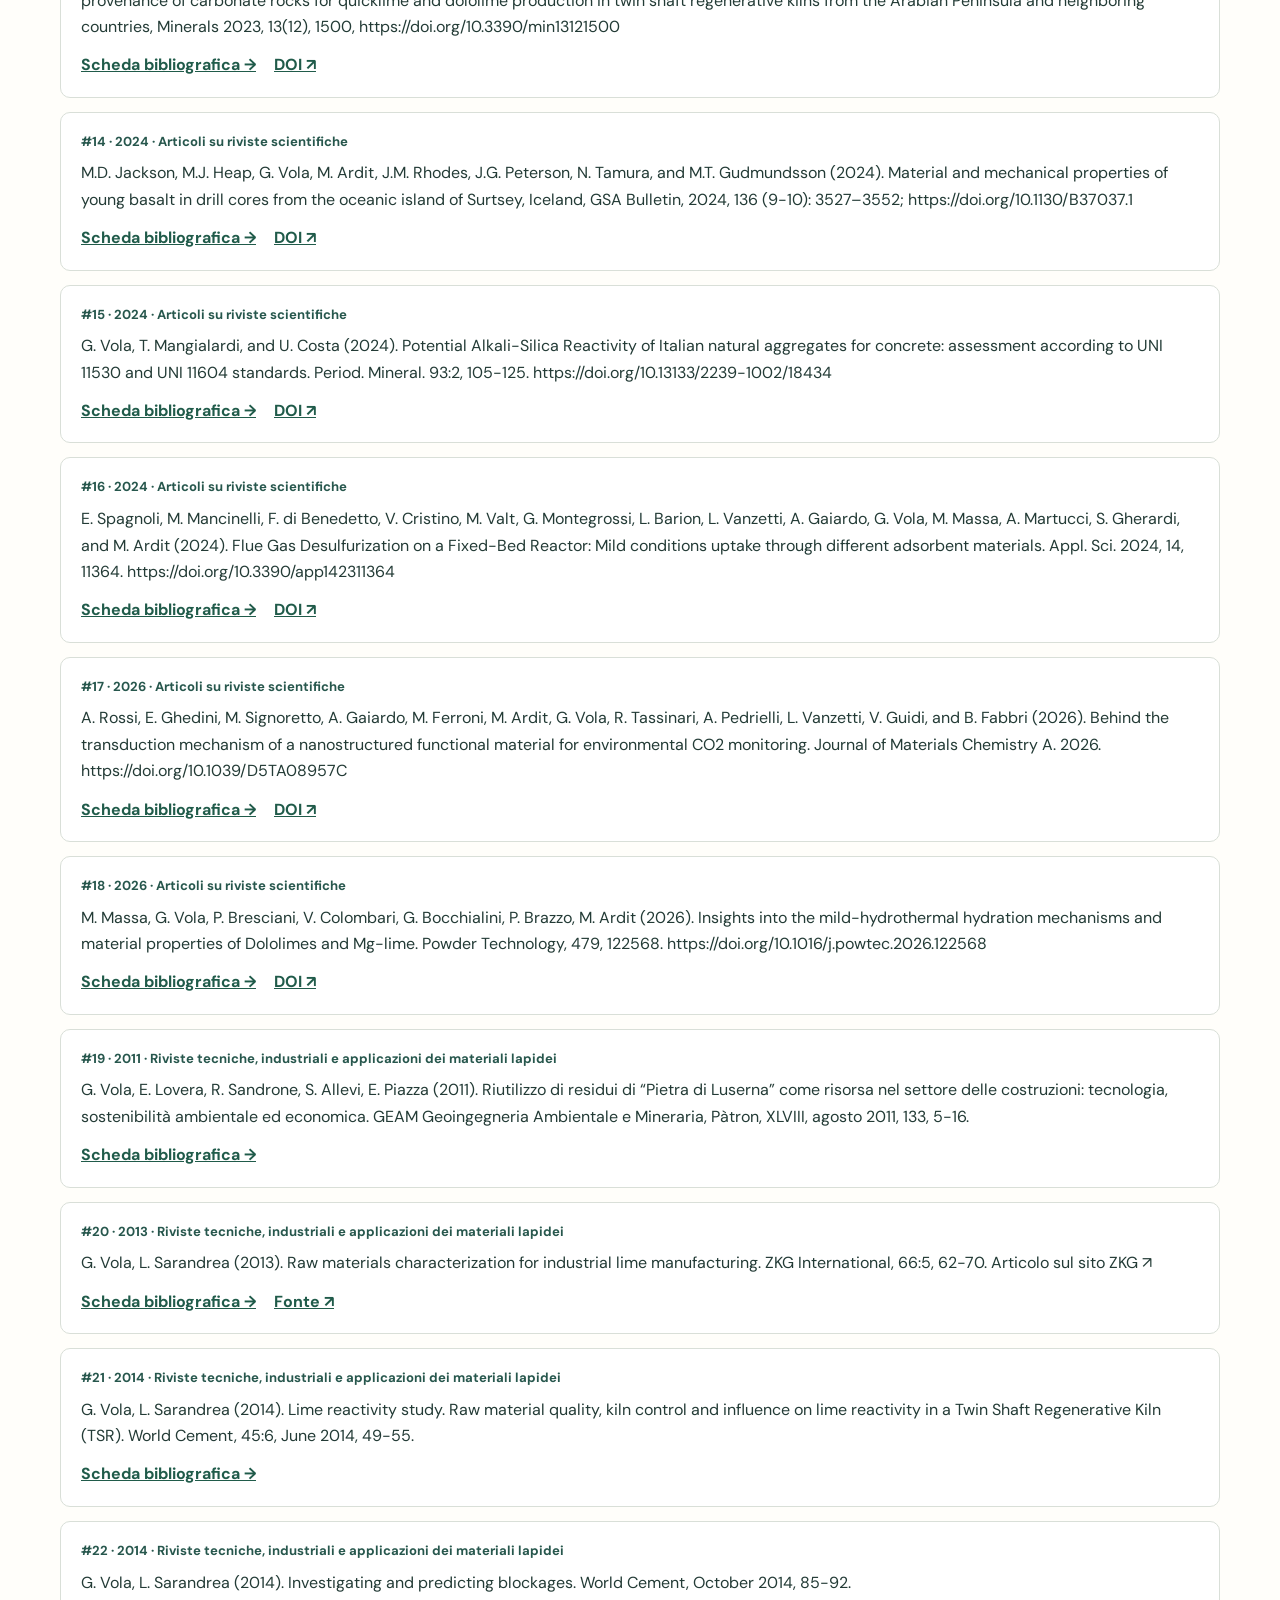
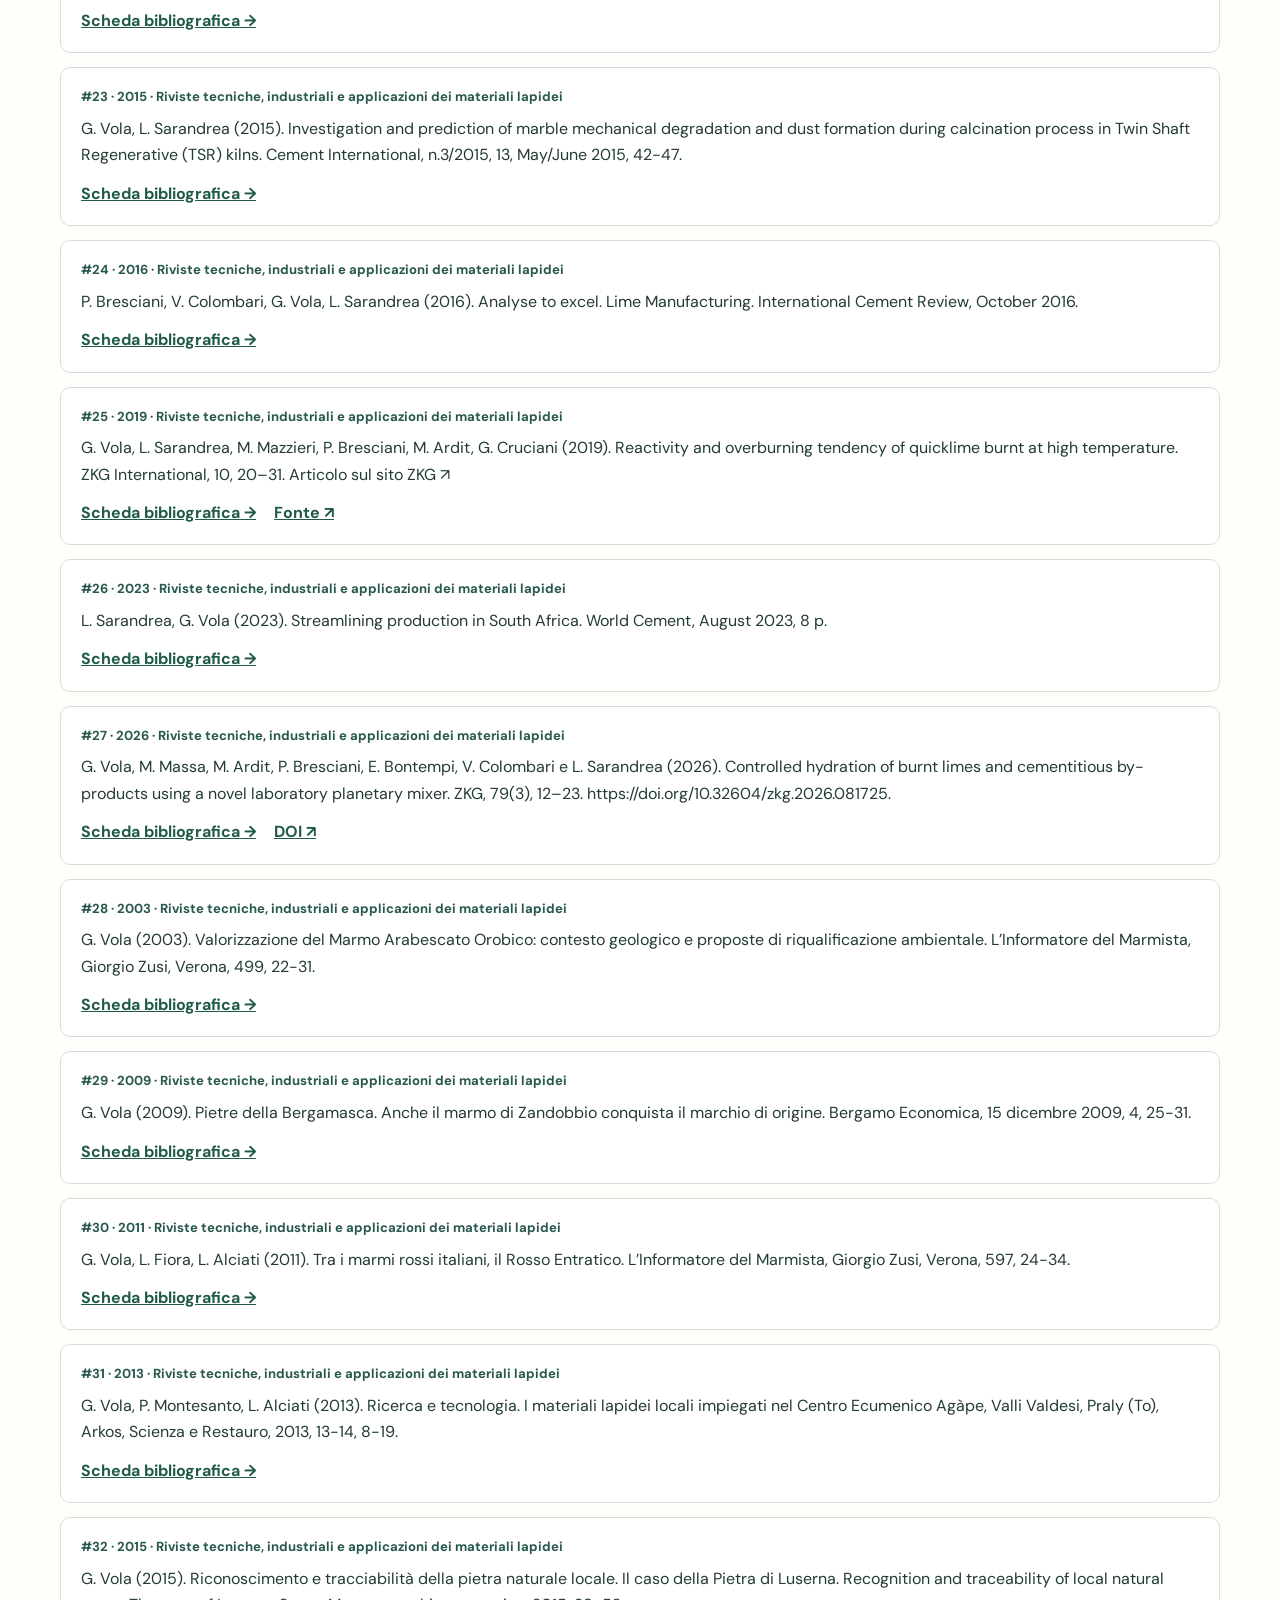
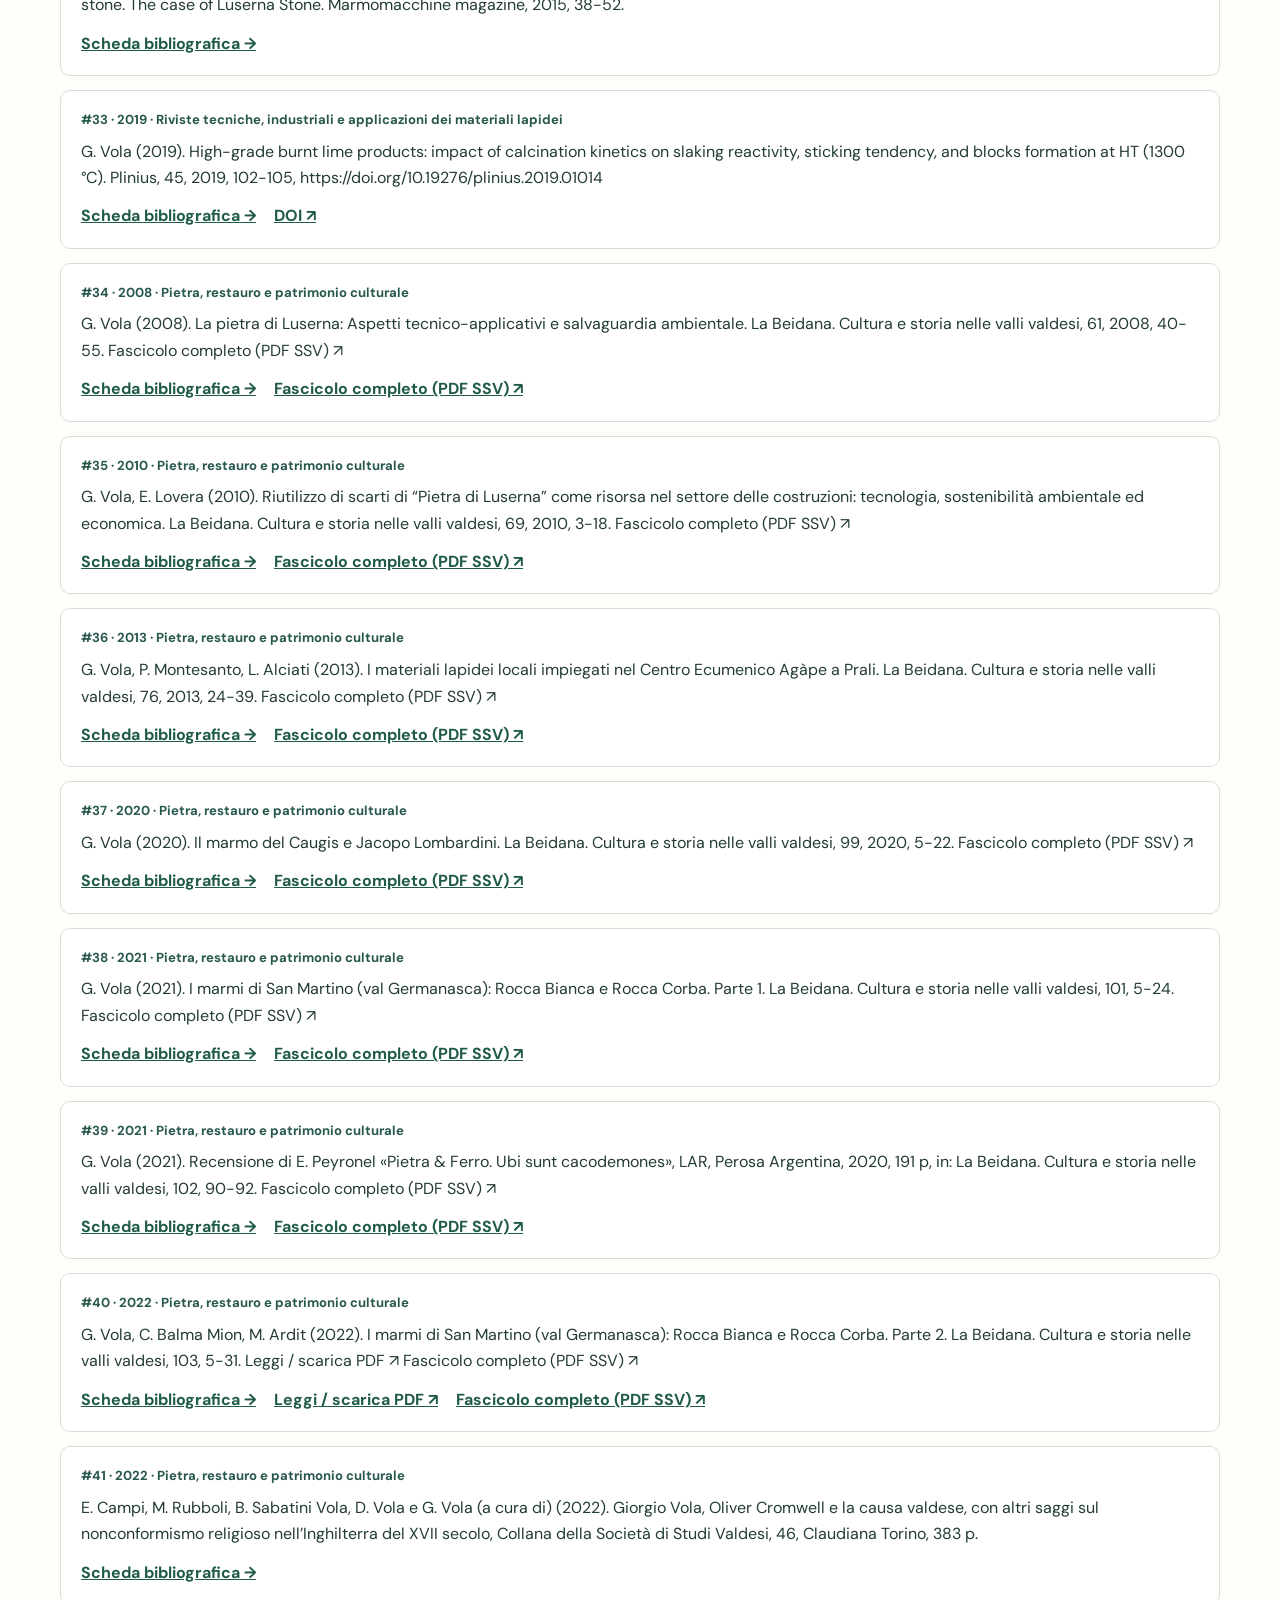
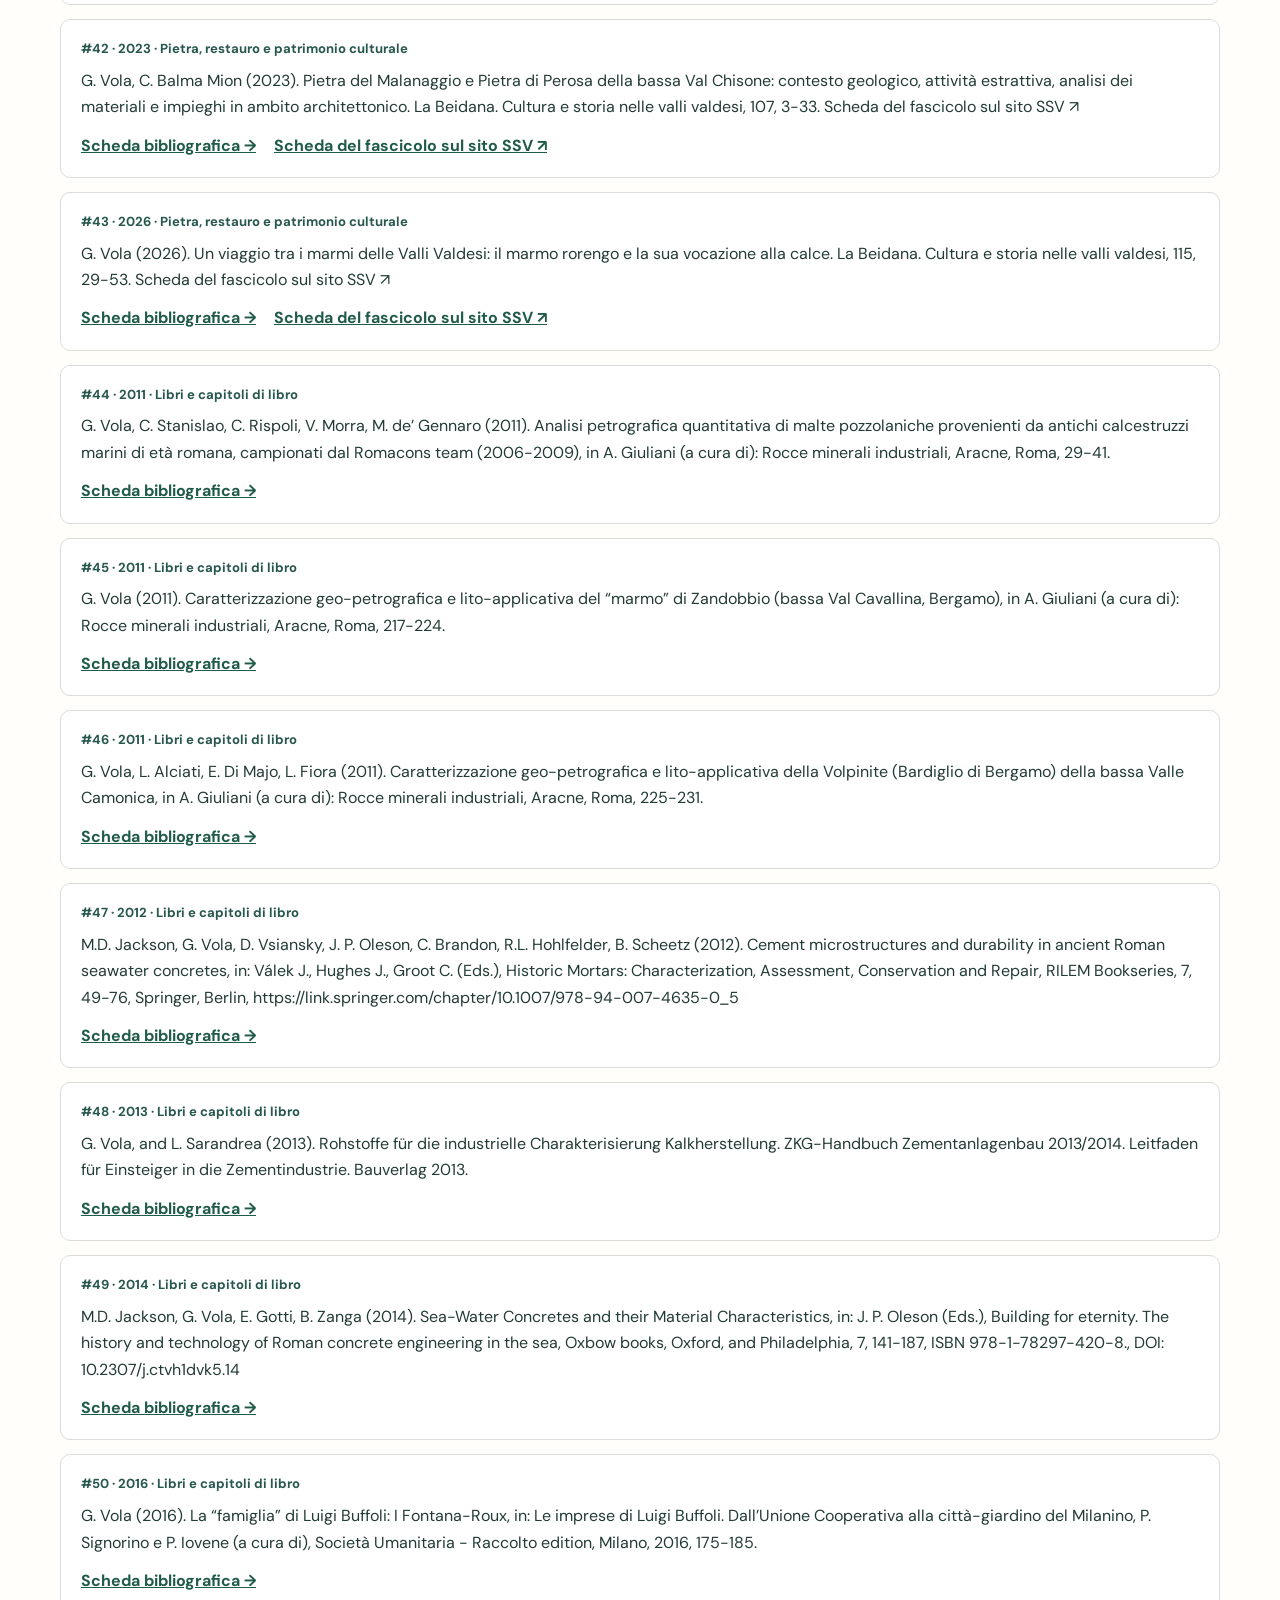
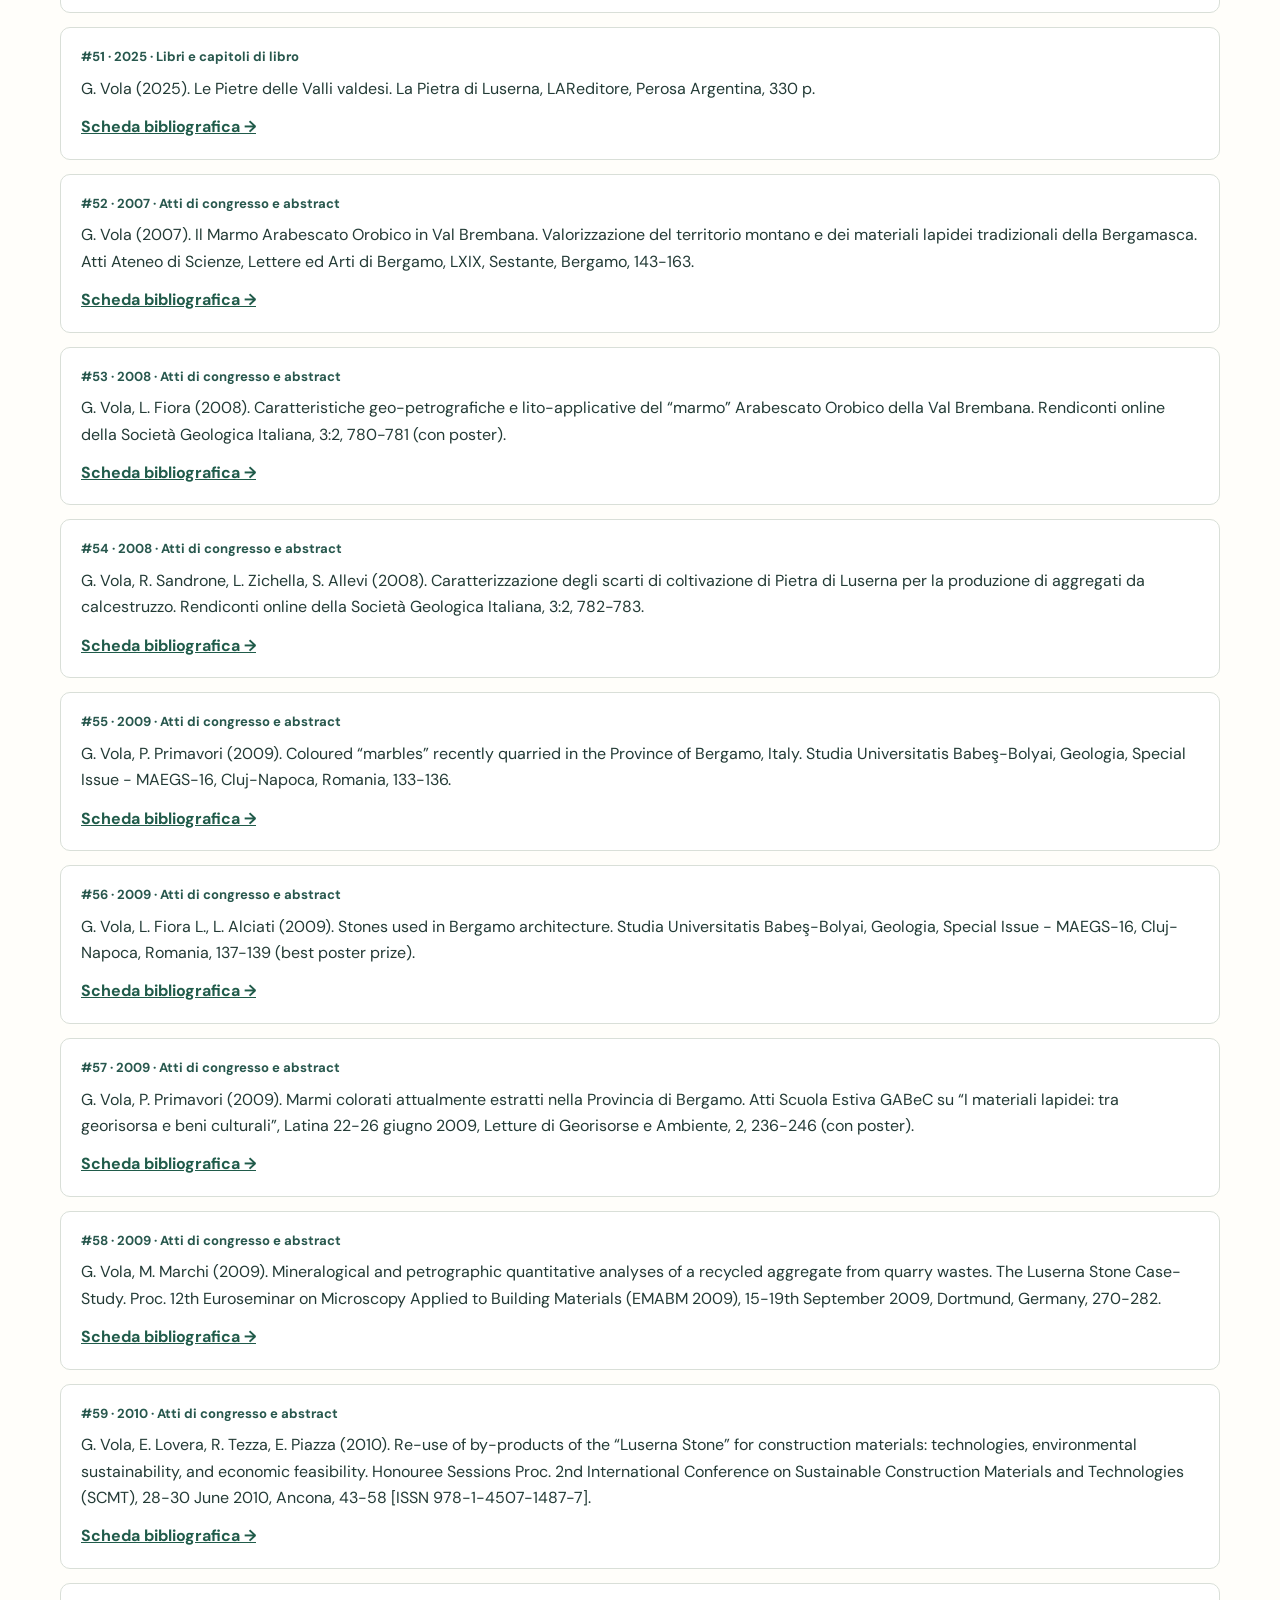
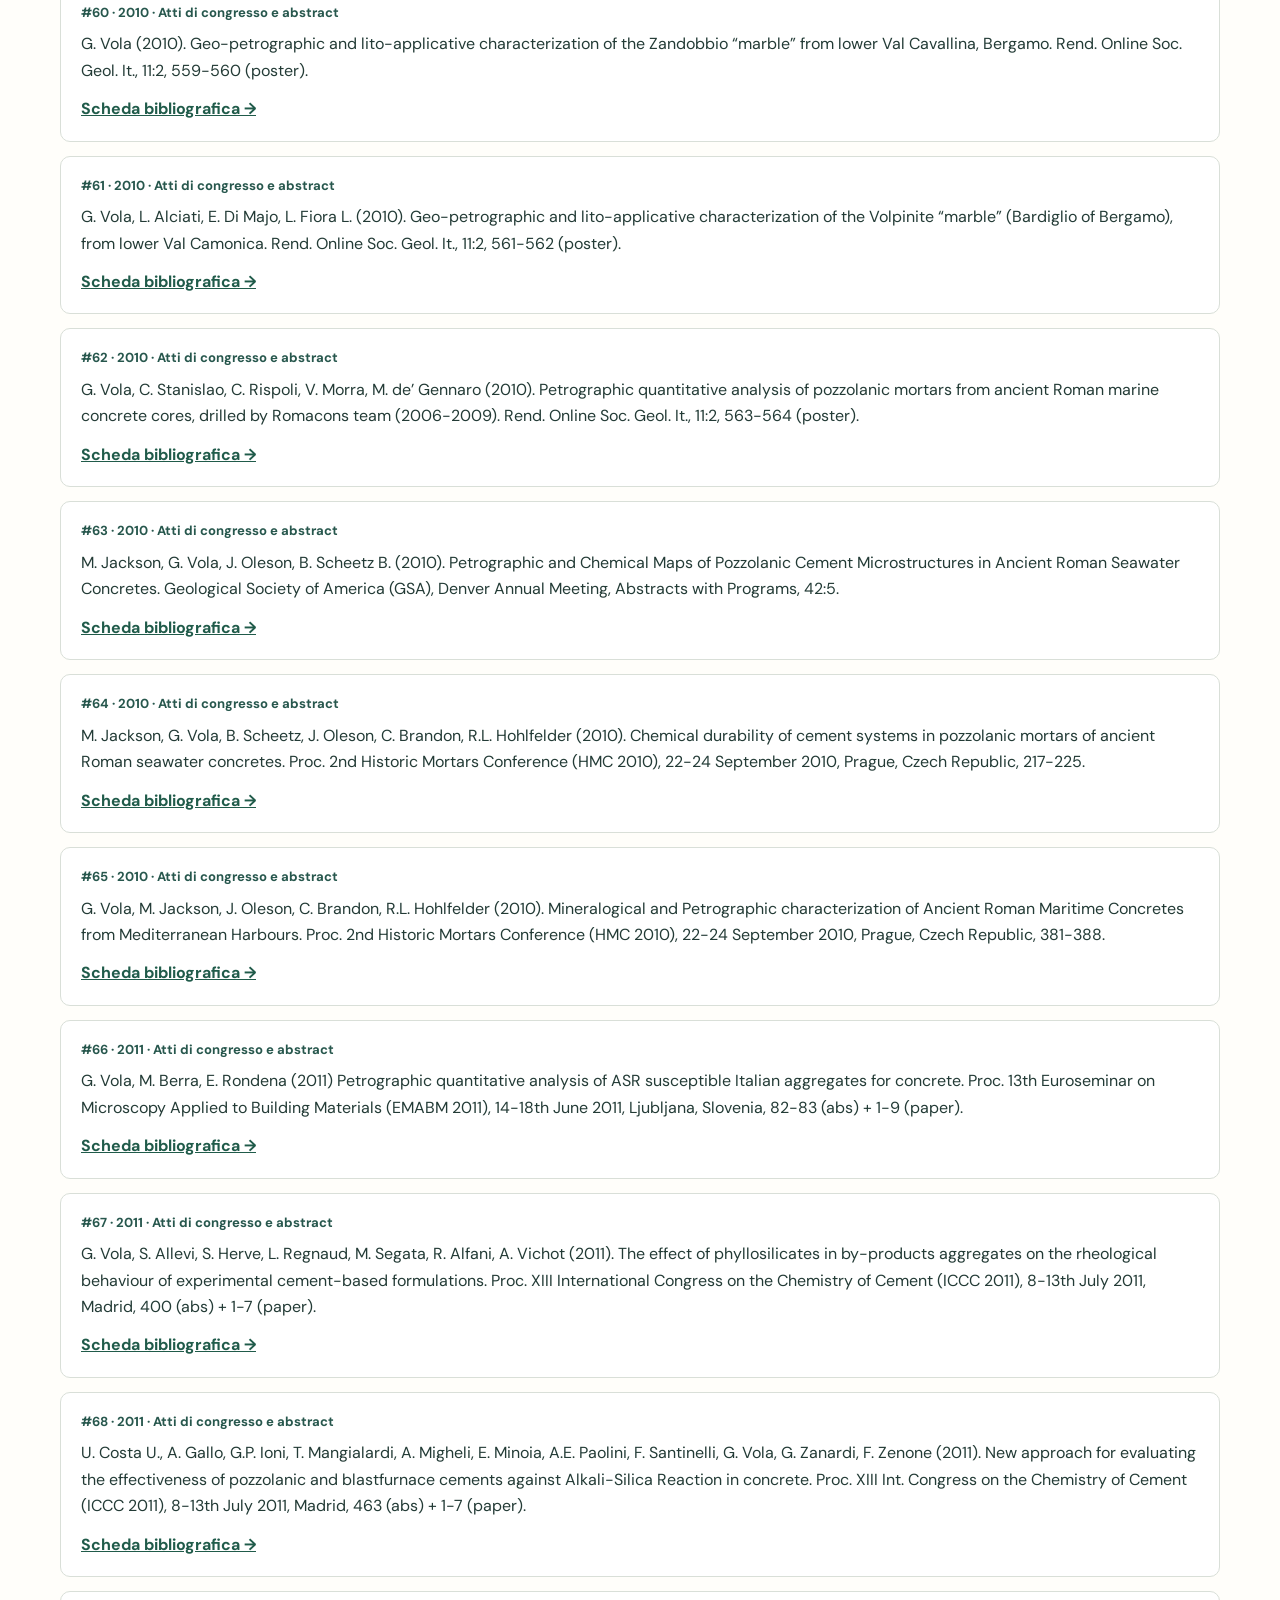
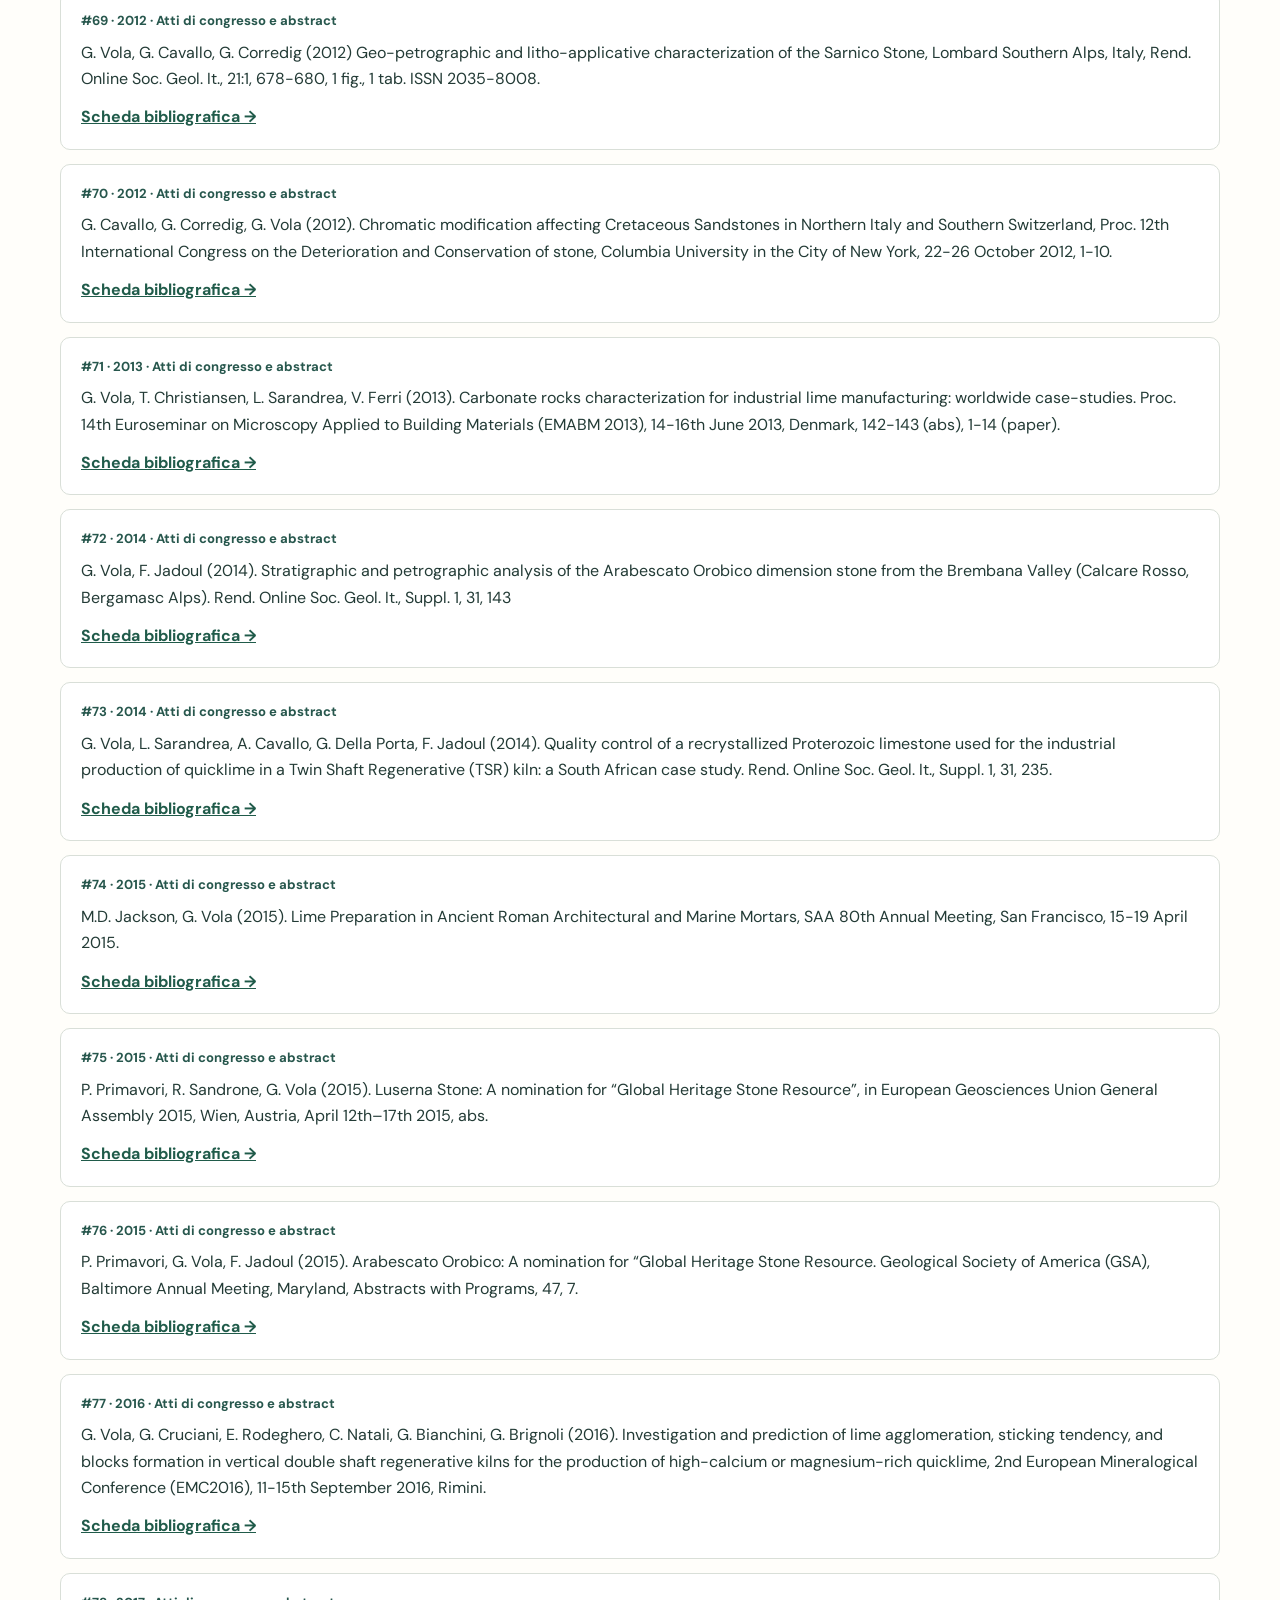
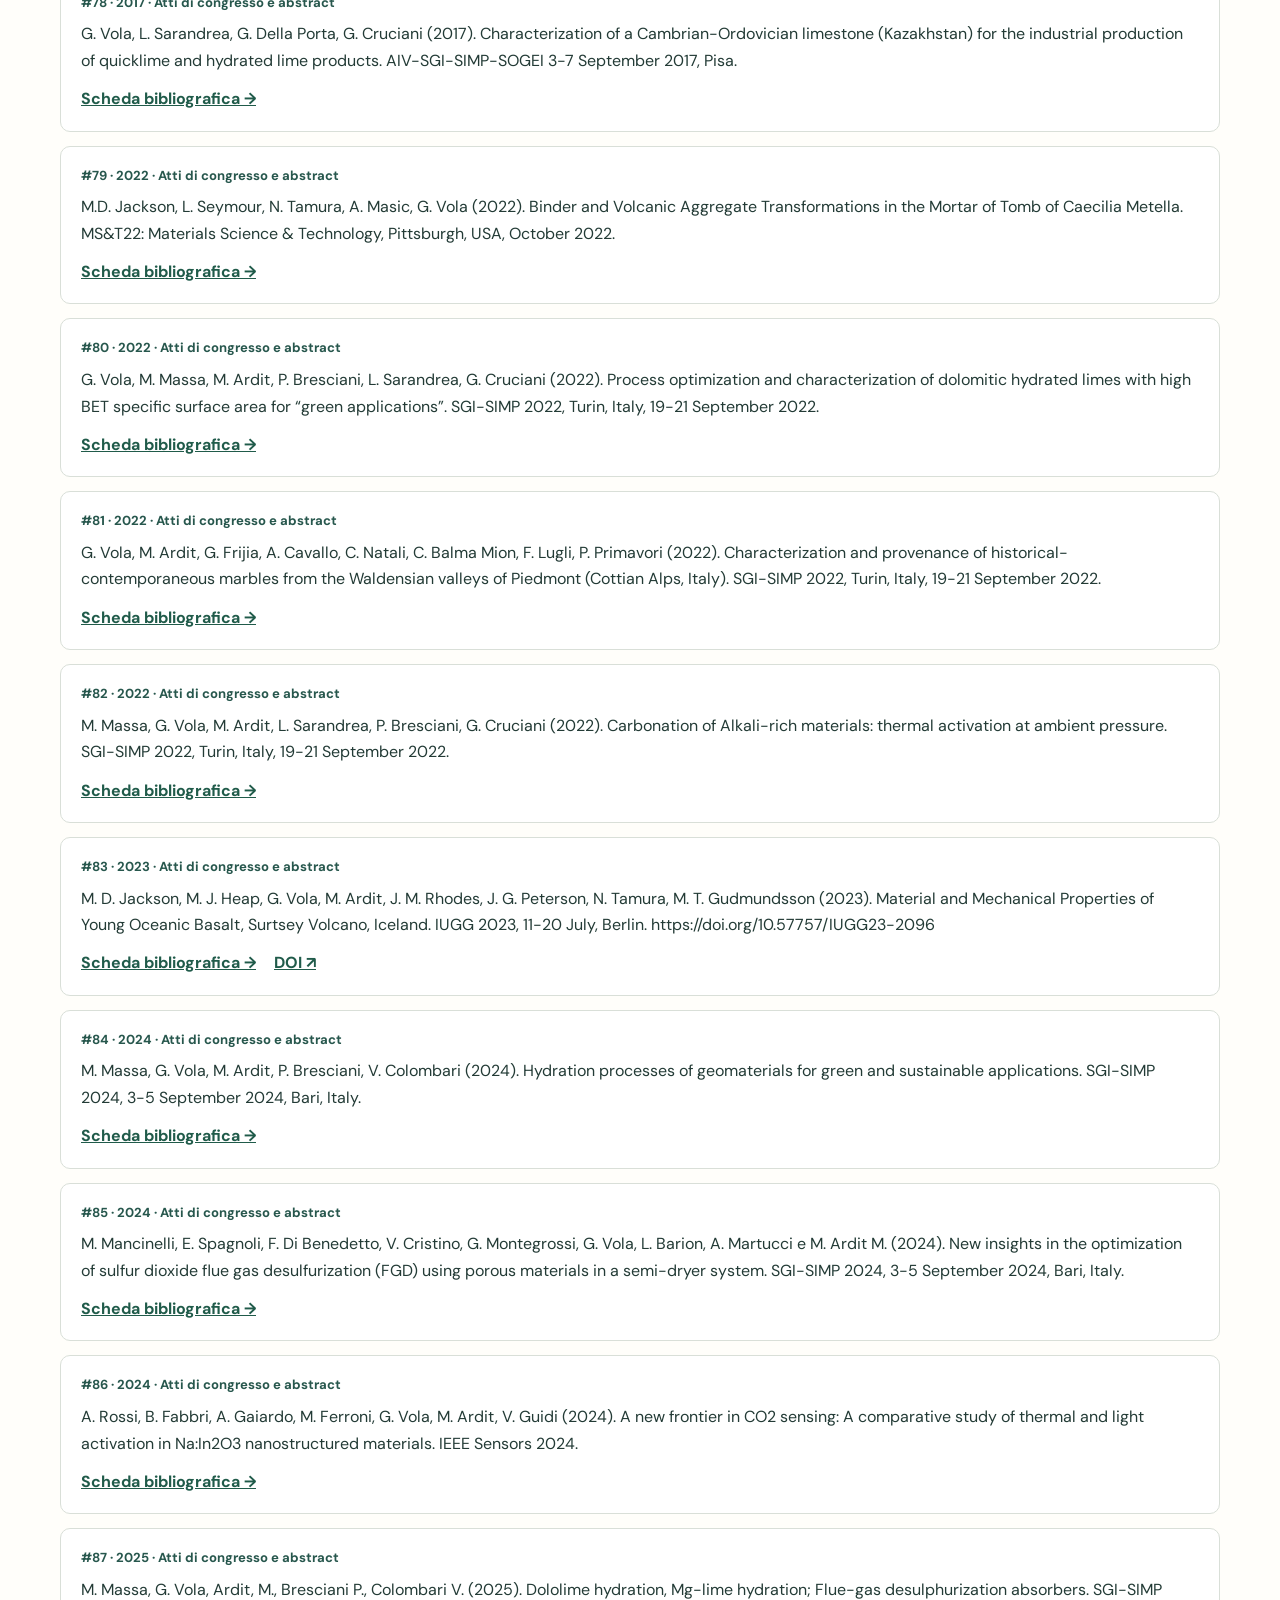
==== commit 19b94756: "Distingui fascicoli completi PDF dalle copie dei singoli articoli" ====
--- a/archivio-pubblicazioni.html
+++ b/archivio-pubblicazioni.html
@@ -68,7 +68,7 @@
    const n=Number(li.dataset.originalNumber);if(!Number.isInteger(n))continue;
    const text=li.textContent.replace(/\s+/g," ").trim();
    const y=text.match(/\((19|20)\d{2}\)/)?.[0].slice(1,5)||"";
-   const links=[...li.querySelectorAll("a[href]")].map(a=>({url:a.href,label:/\.pdf(?:[?#]|$)/i.test(a.href)?"Leggi / scarica PDF ↗":/doi\.org|\/doi\//i.test(a.href)?"DOI ↗":"Fonte ↗"}));
+   const links=[...li.querySelectorAll("a[href]")].map(a=>{const label=a.textContent.trim();return {url:a.href,label:/Fascicolo completo|Scheda del fascicolo|Leggi \/ scarica PDF/i.test(label)?label:/doi\.org|\/doi\//i.test(a.href)?"DOI ↗":/\.pdf(?:[?#]|$)/i.test(a.href)?"PDF ↗":"Fonte ↗"};});
    items.push({number:n,text,group:name,year:y,links});
   }
  }
--- a/style.css
+++ b/style.css
@@ -179,3 +179,22 @@
 .site-nav>a{padding:10px 0}
 }
 @media(max-width:600px){.site-nav{top:74px;max-height:calc(100dvh - 74px)}}
+
+/* Ambiti di ricerca: personali e aziendali */
+.project-intro-title{font-size:clamp(1.55rem,2.5vw,2.3rem);margin-bottom:18px}
+.project-nav-group{margin-top:30px}
+.project-nav-group h3{font-size:1.15rem;margin-bottom:12px}
+.project-nav-group h3 a{color:var(--forest);text-decoration:none}
+.project-nav-group .project-nav{margin-top:0}
+.project-category-banner{background:#24564b;color:#fff;padding:48px 0 42px;scroll-margin-top:95px}
+.project-category-banner h2{font-size:clamp(1.8rem,3.3vw,2.7rem);margin-bottom:12px}
+.project-category-banner p{max-width:900px;line-height:1.7}
+.project-category-banner a{color:#e0efe6}
+.project-category-banner .eyebrow{color:#c5e6d2}
+.project-category-company{background:#123d43}
+.project-status-banner{padding:34px 0 24px;background:var(--cream);border-bottom:1px solid var(--line);scroll-margin-top:95px}
+.project-status-banner h3{font-size:1.55rem;color:var(--forest);margin-bottom:7px}
+.project-status-banner p{max-width:900px;margin-bottom:0}
+.project-affiliation{padding:12px 16px;background:#edf2ed;border-left:3px solid var(--green);font-size:.92rem}
+#volume2,#rora,#san-martino,#sticking,#planetaria-2026,#romacons{scroll-margin-top:95px}
+@media(max-width:600px){.project-category-banner{padding:35px 0 30px}.project-status-banner{padding:26px 0 20px}}
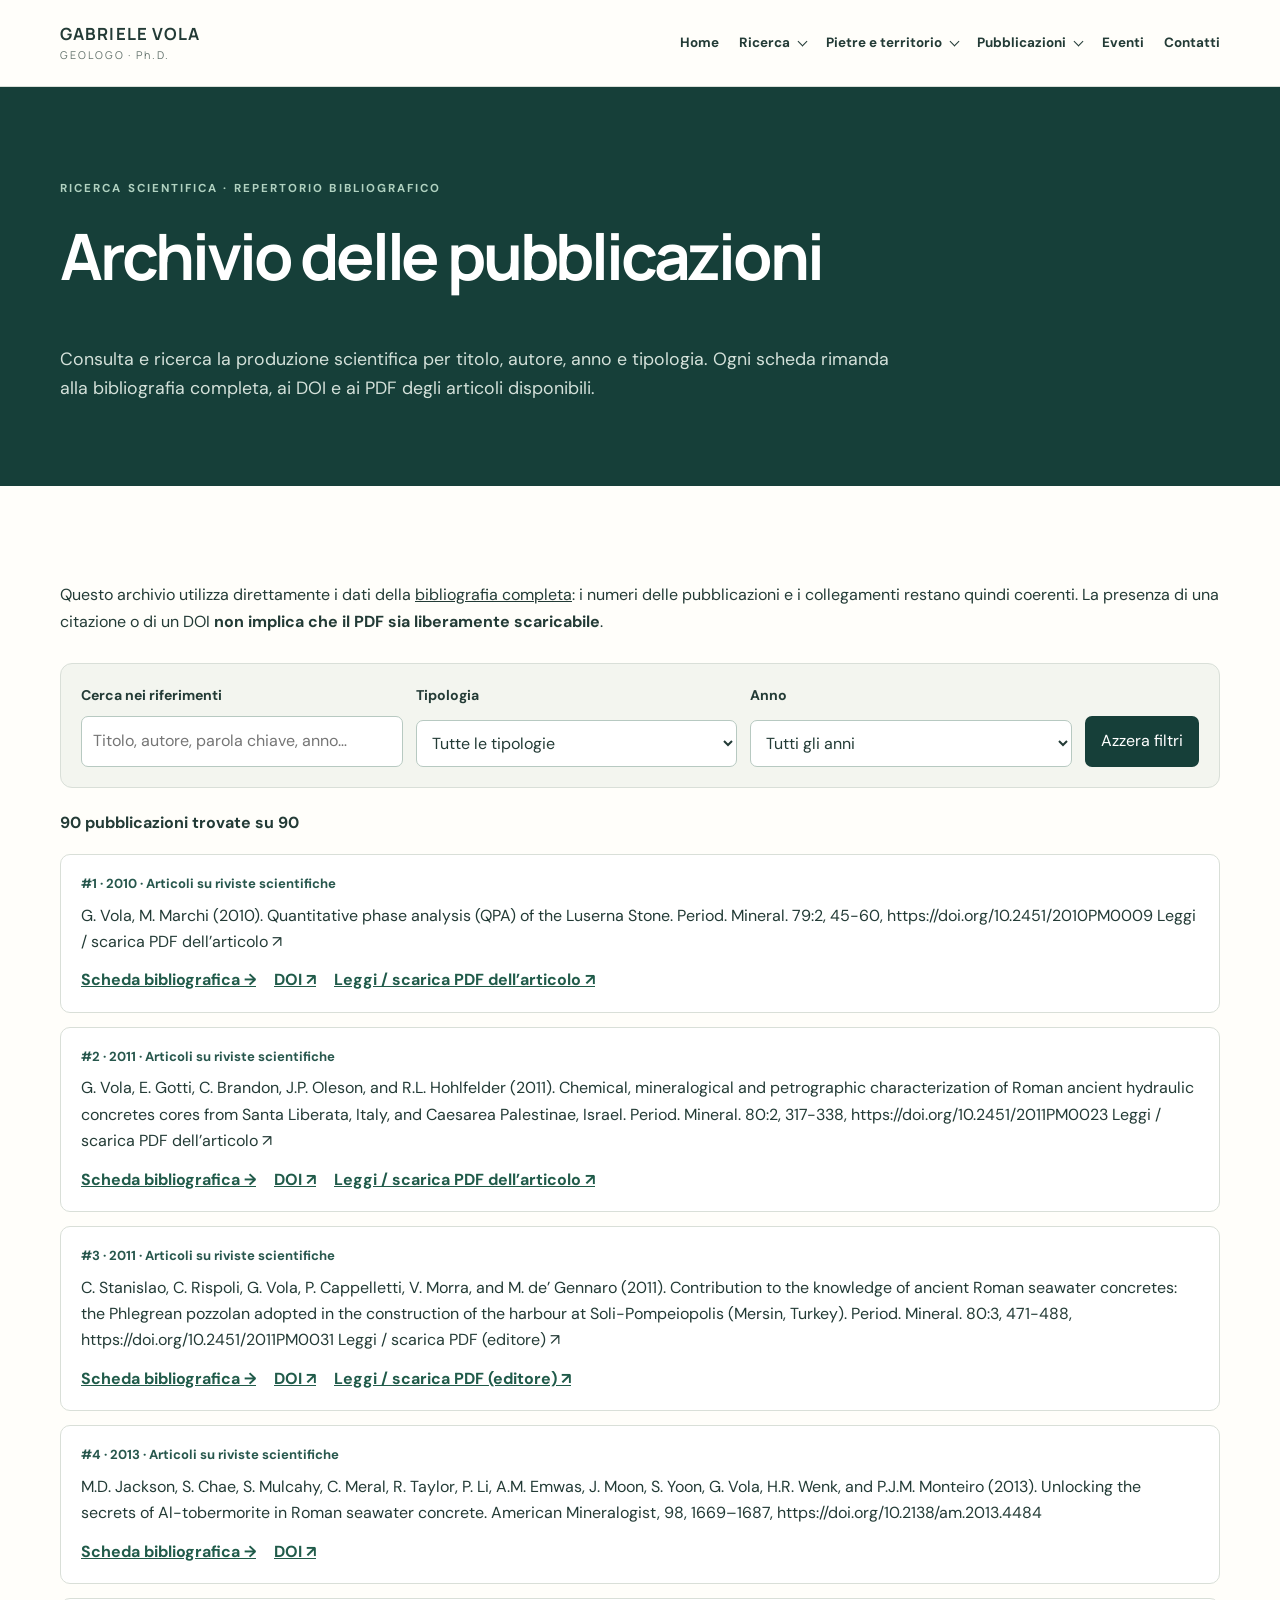
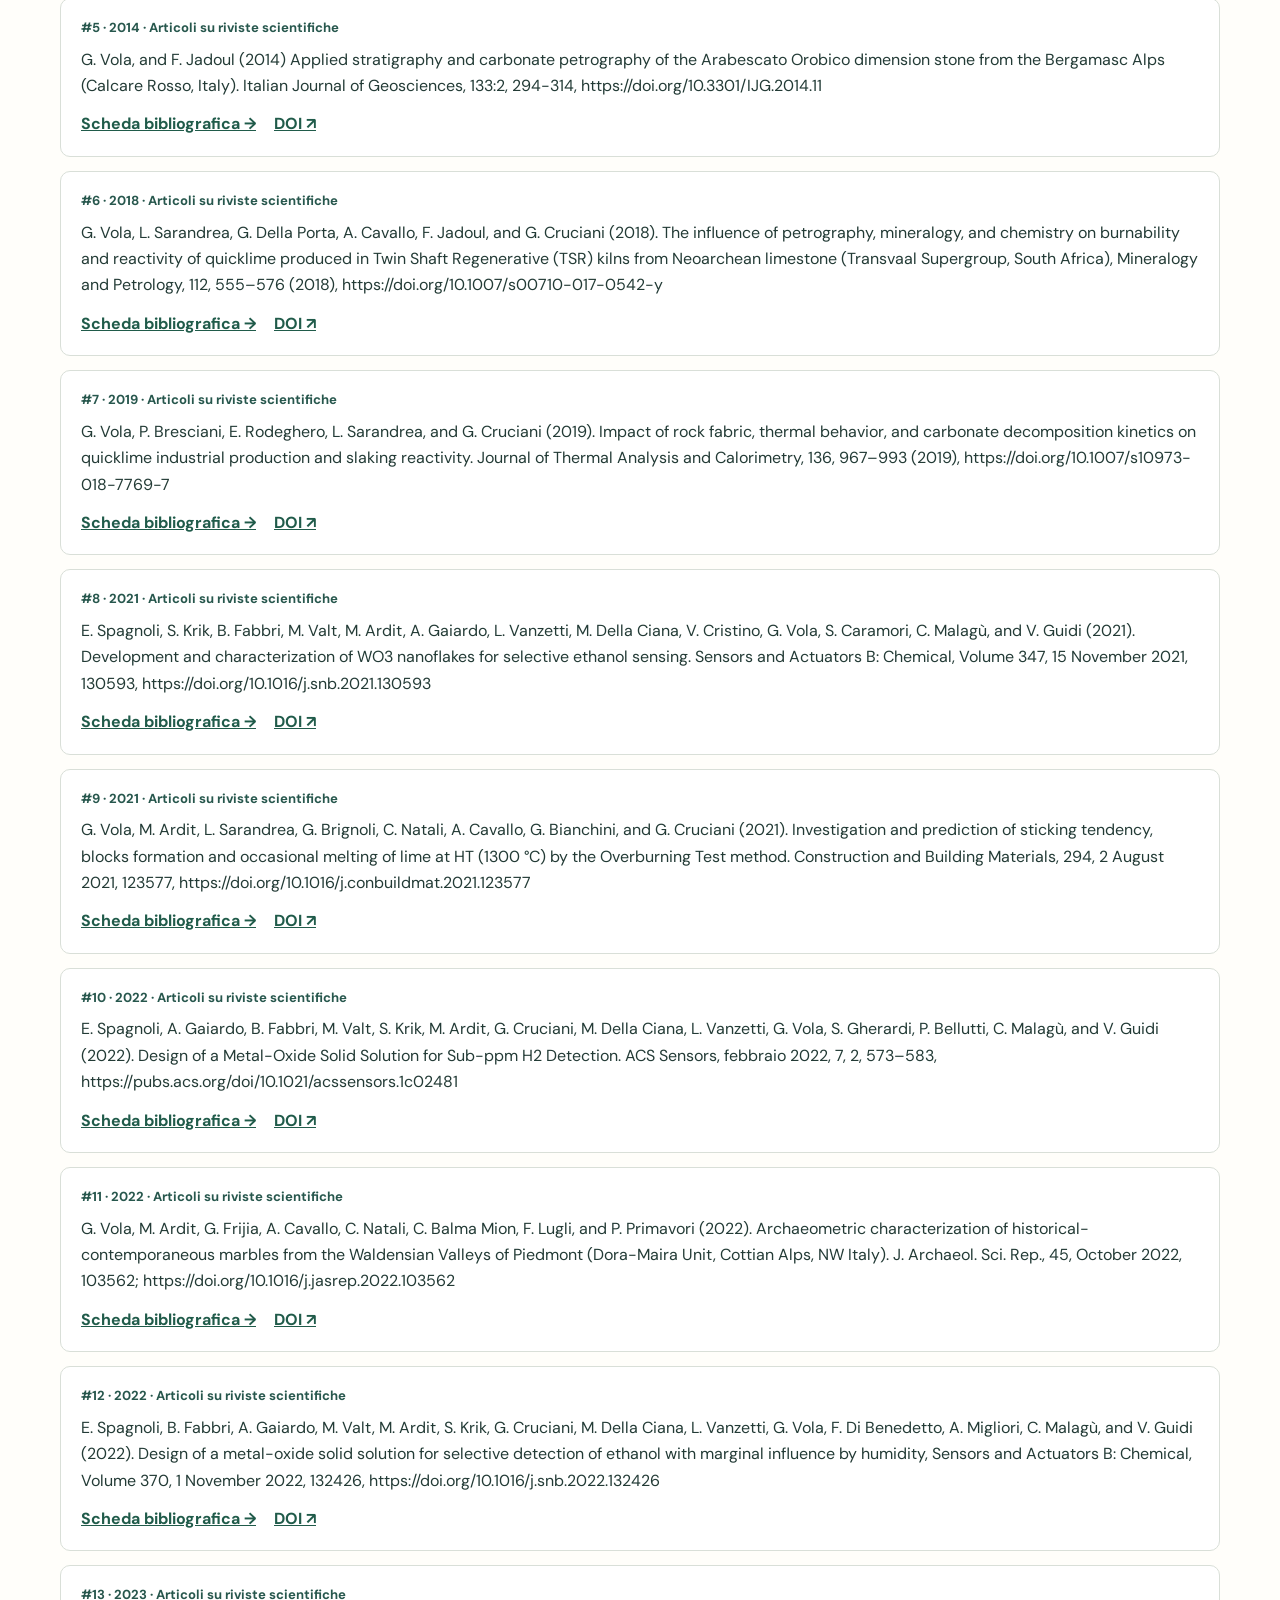
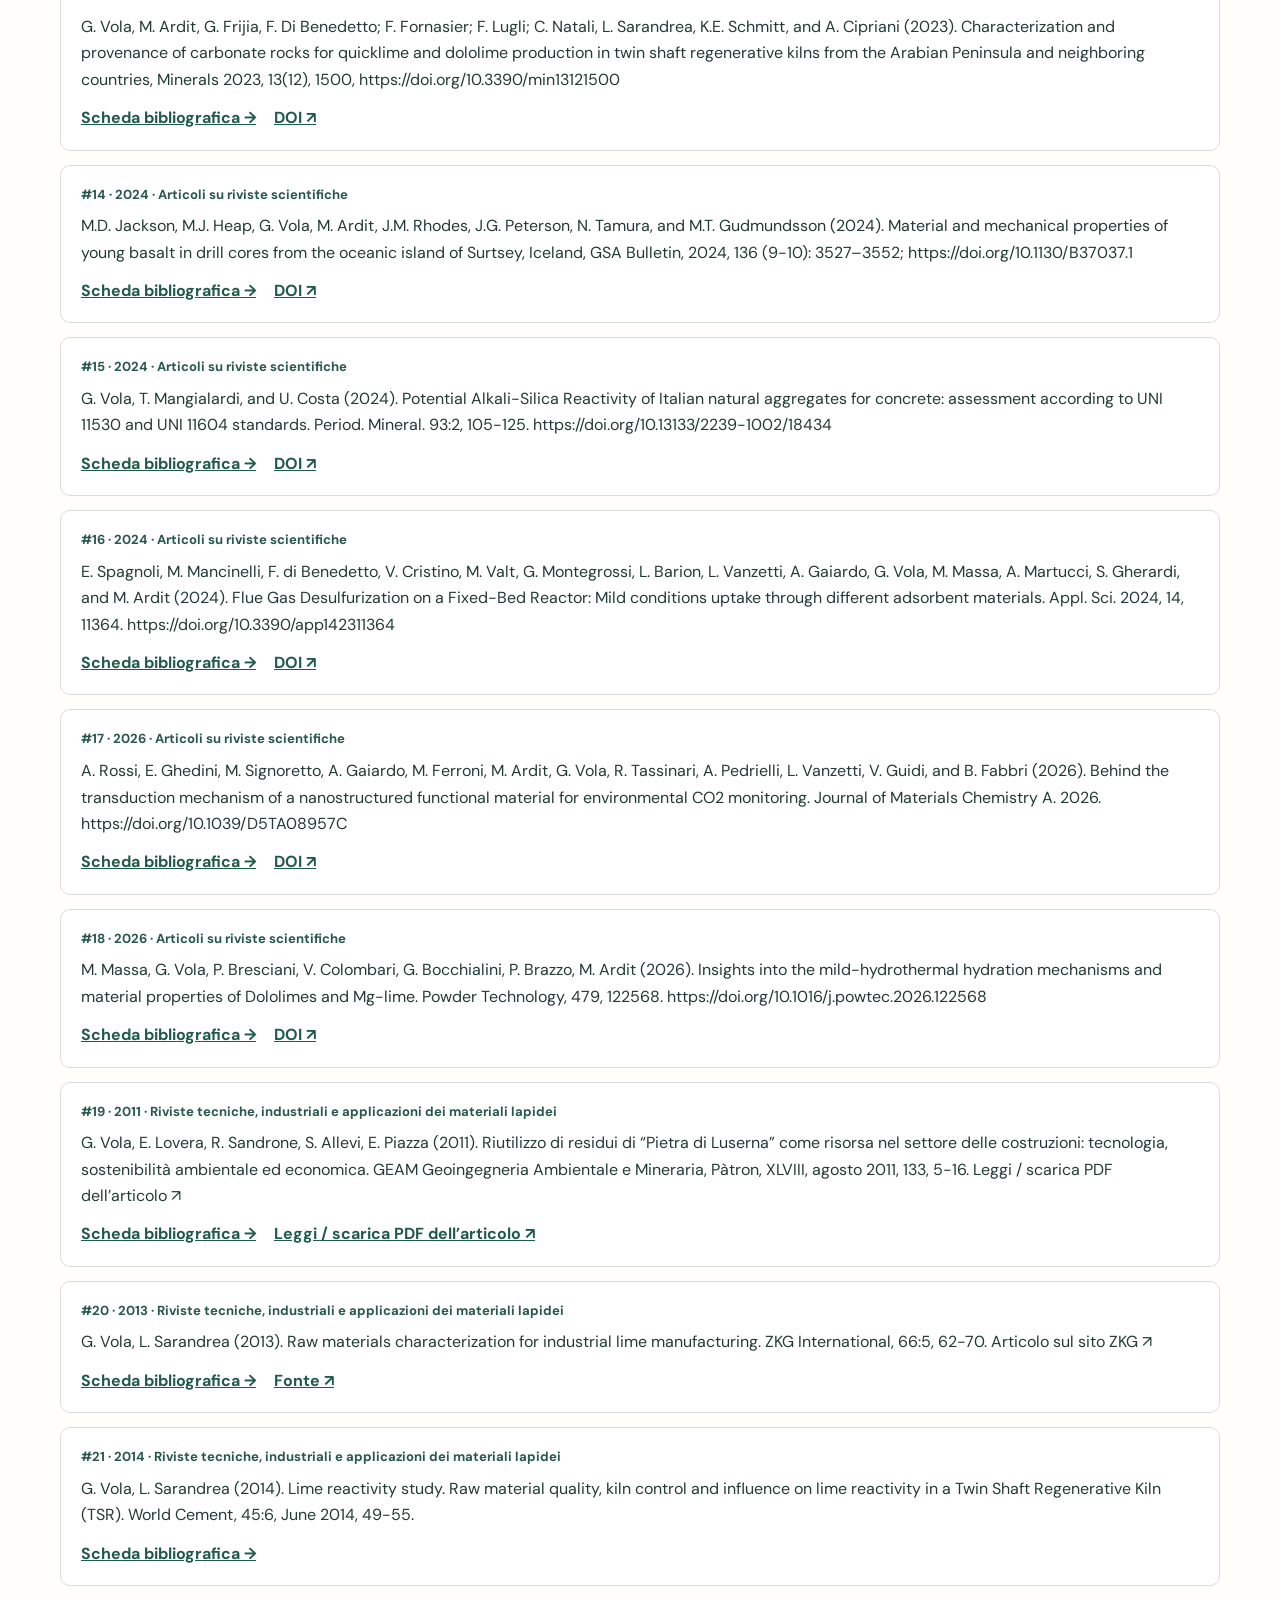
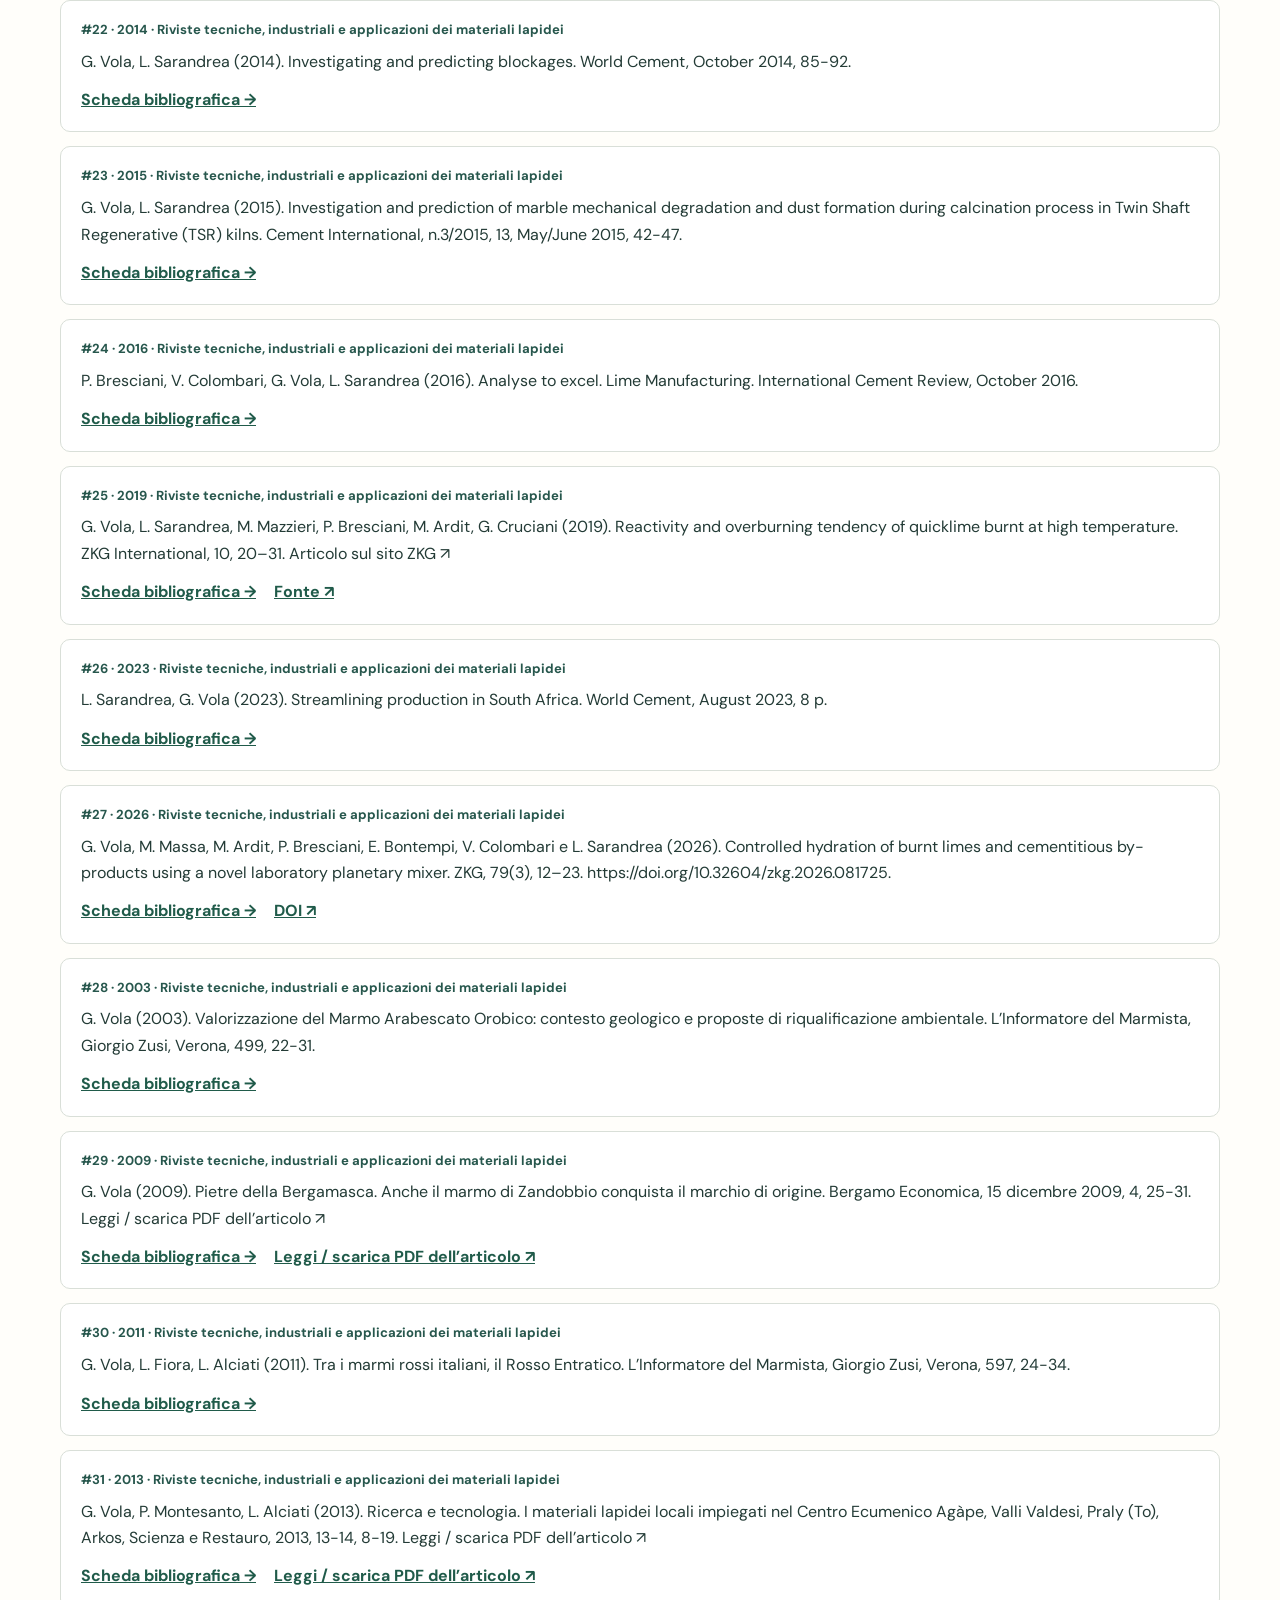
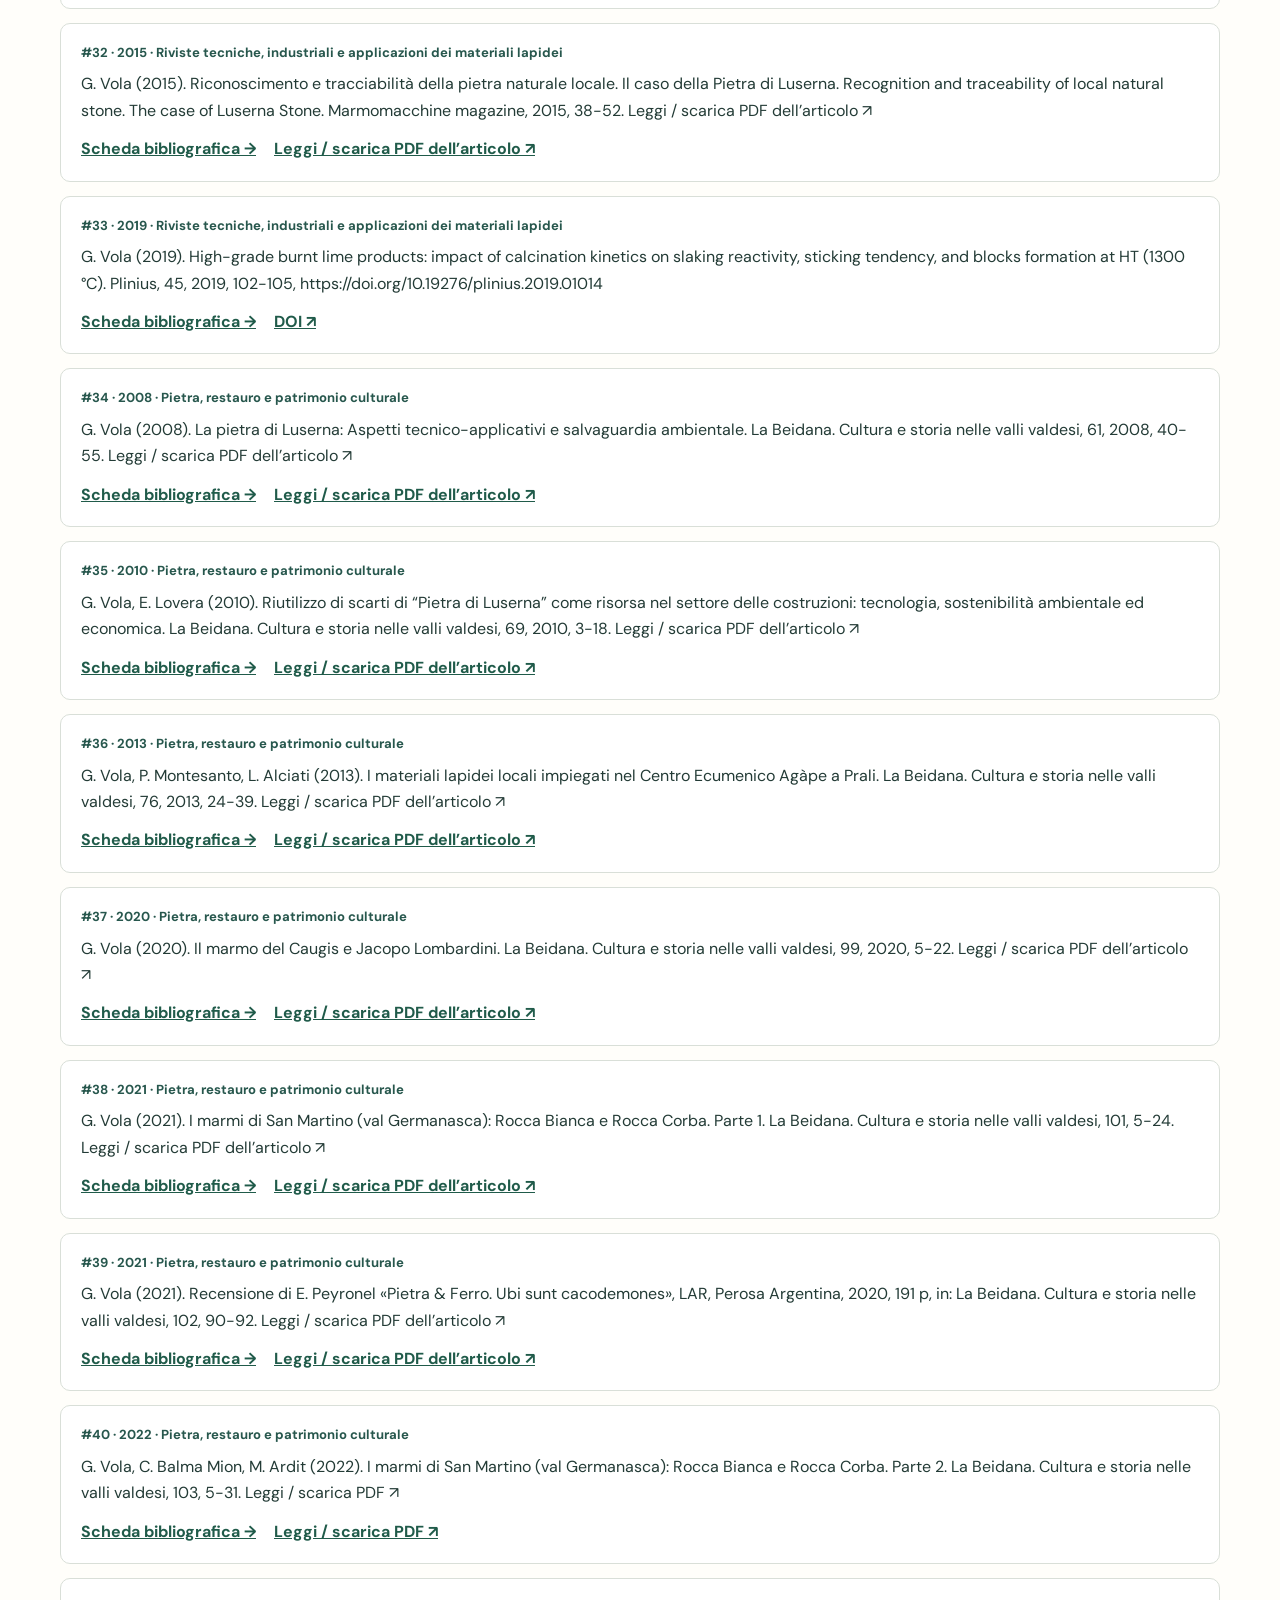
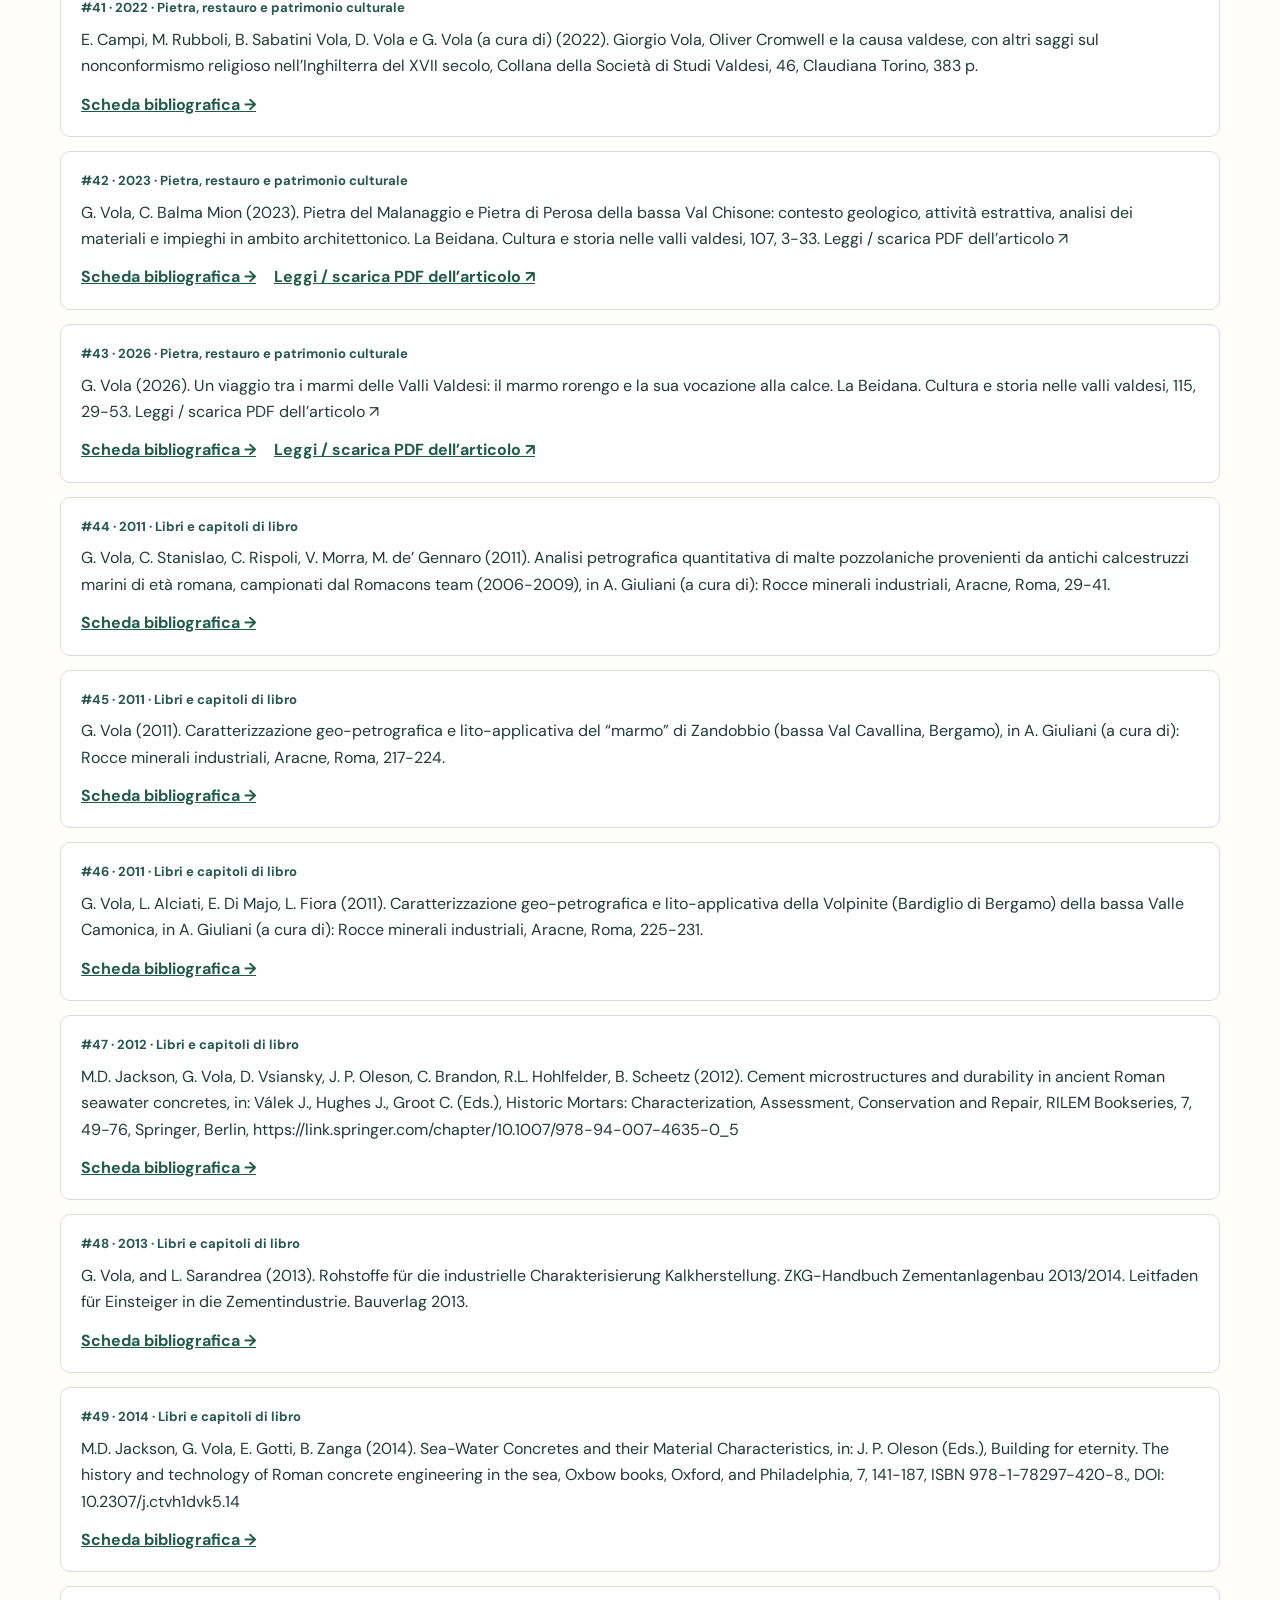
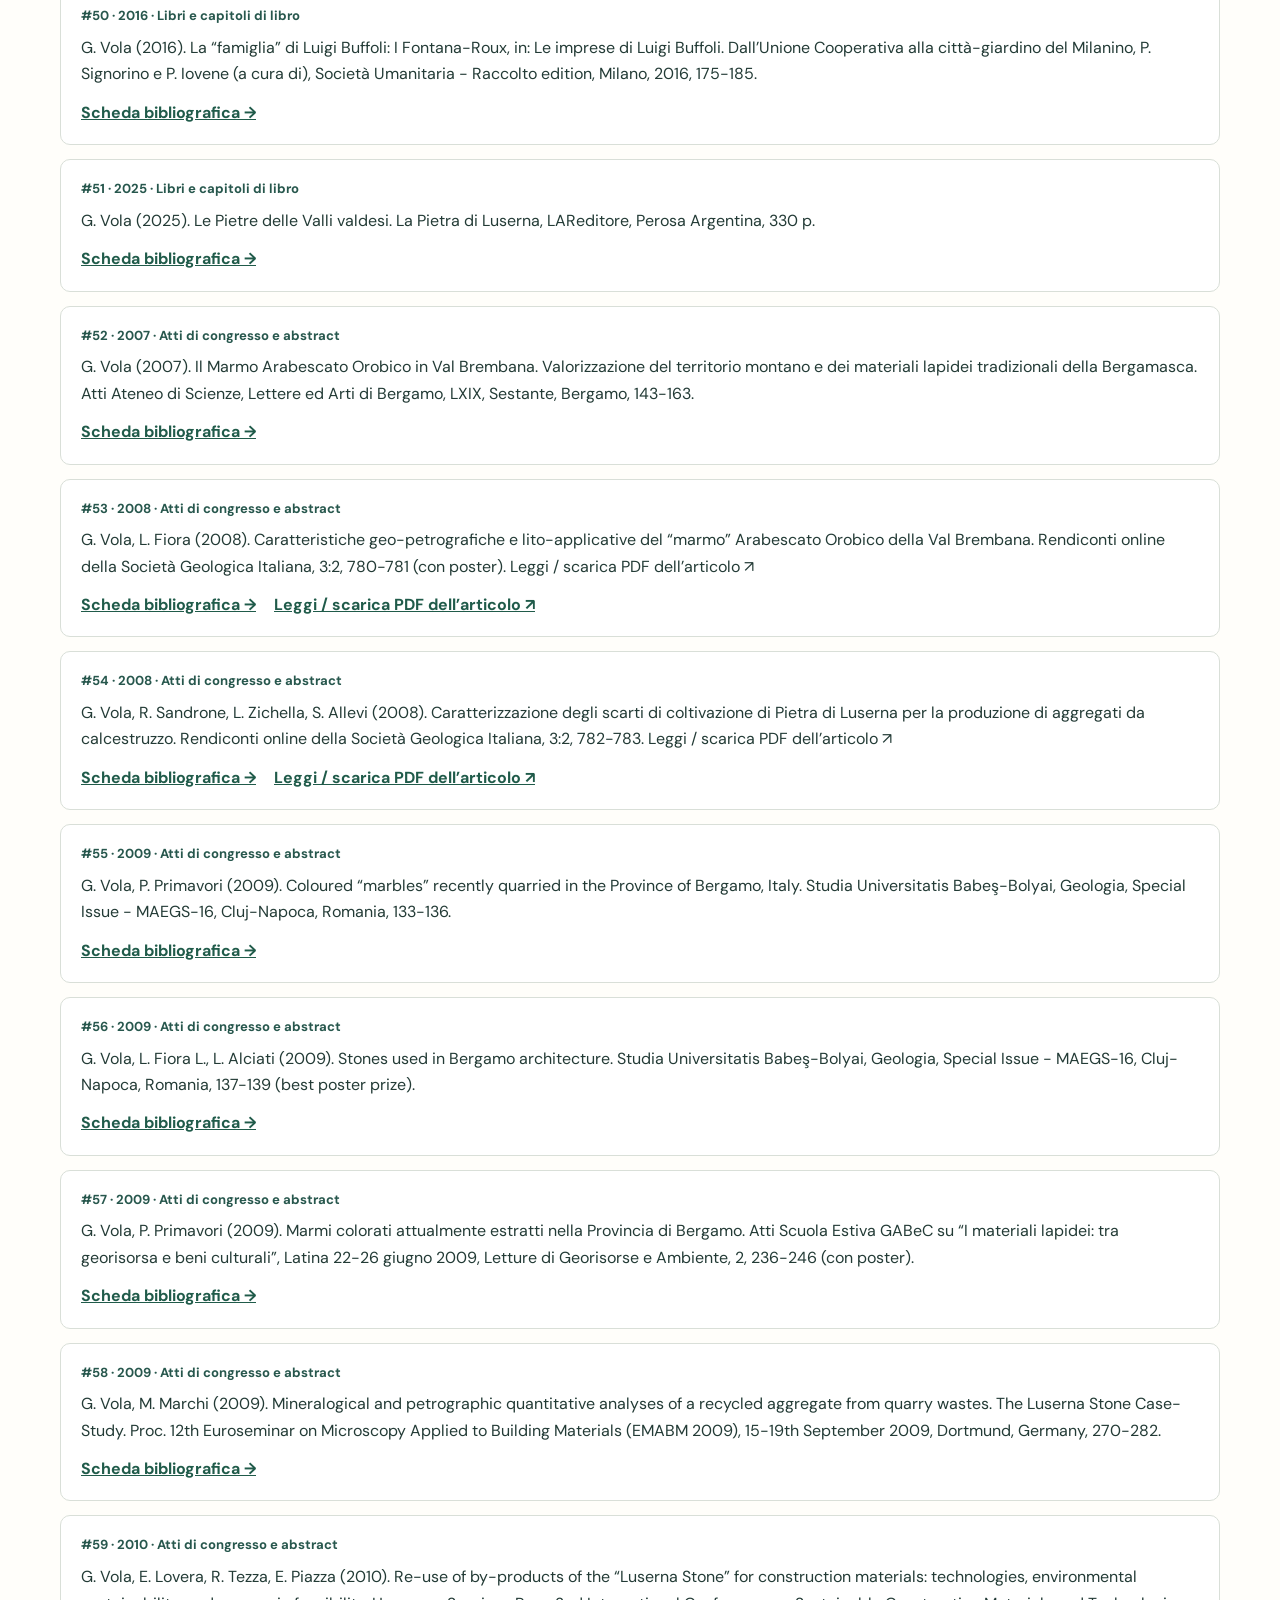
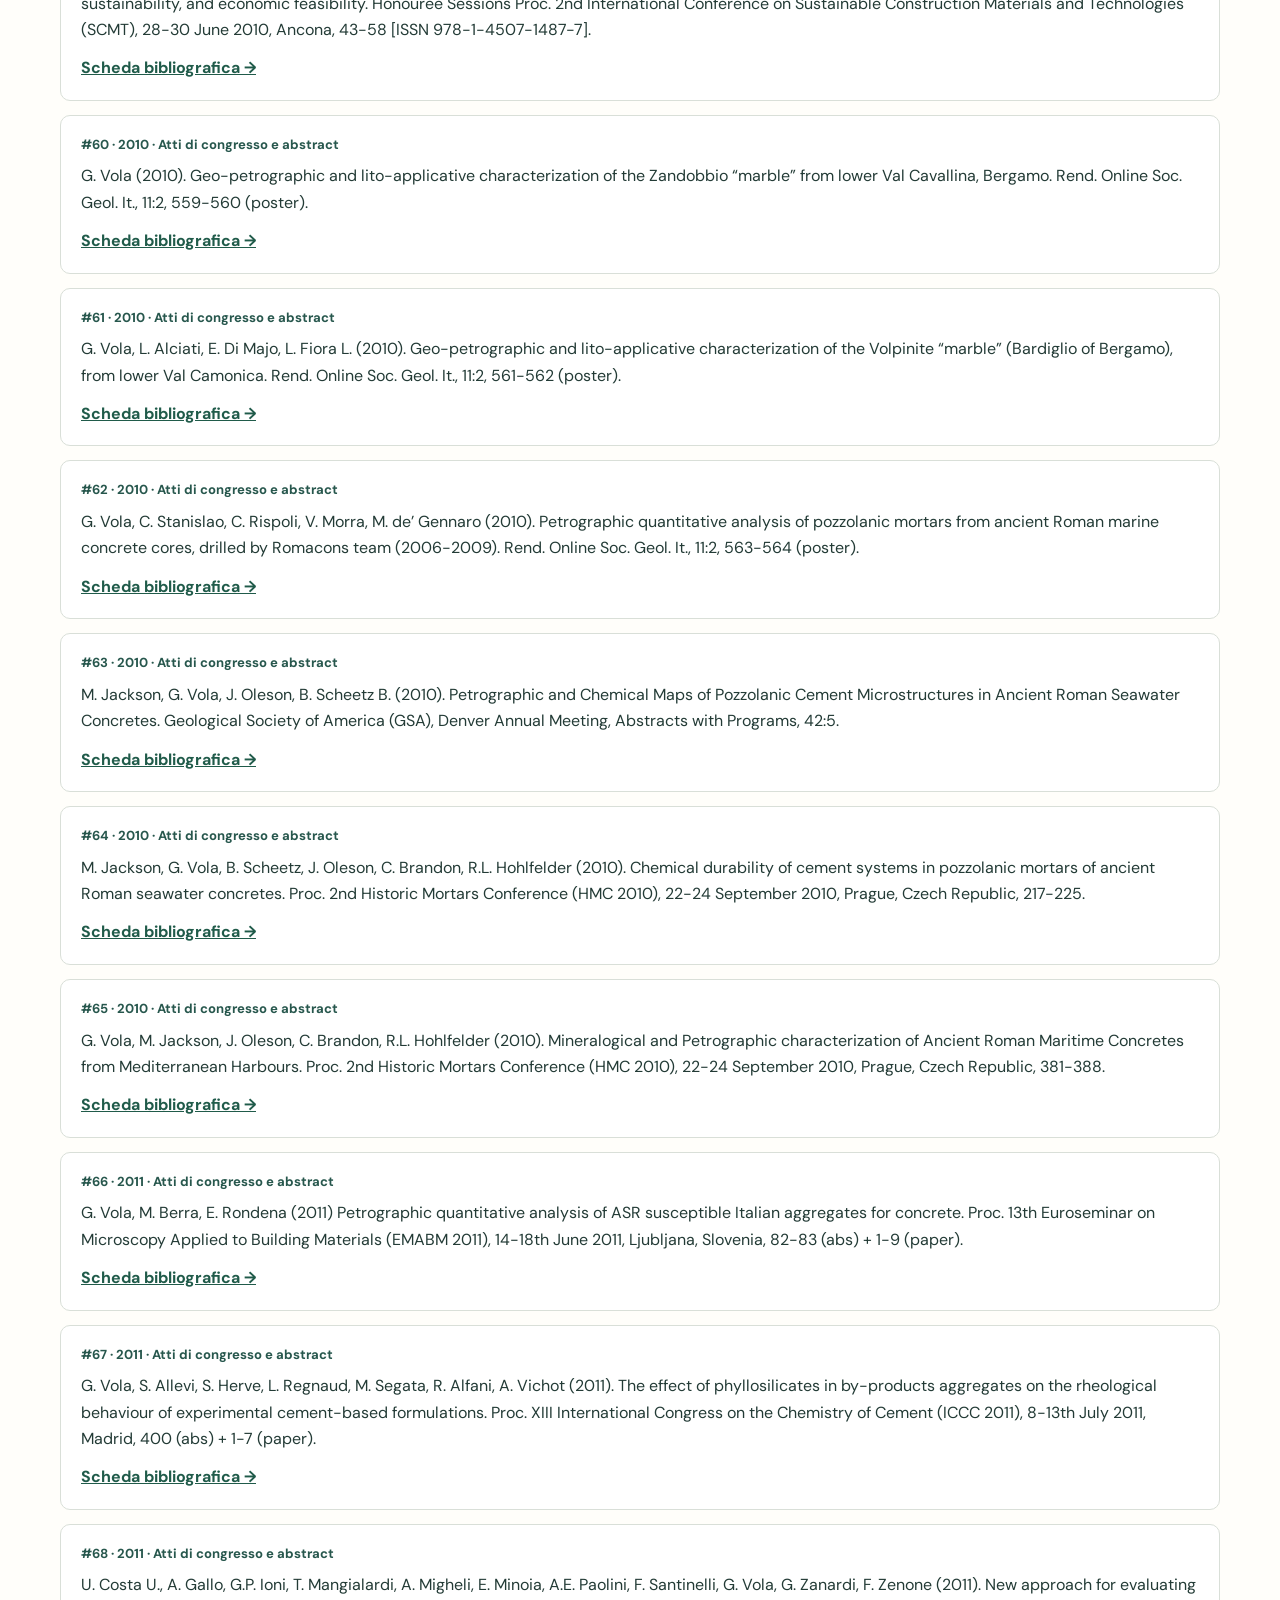
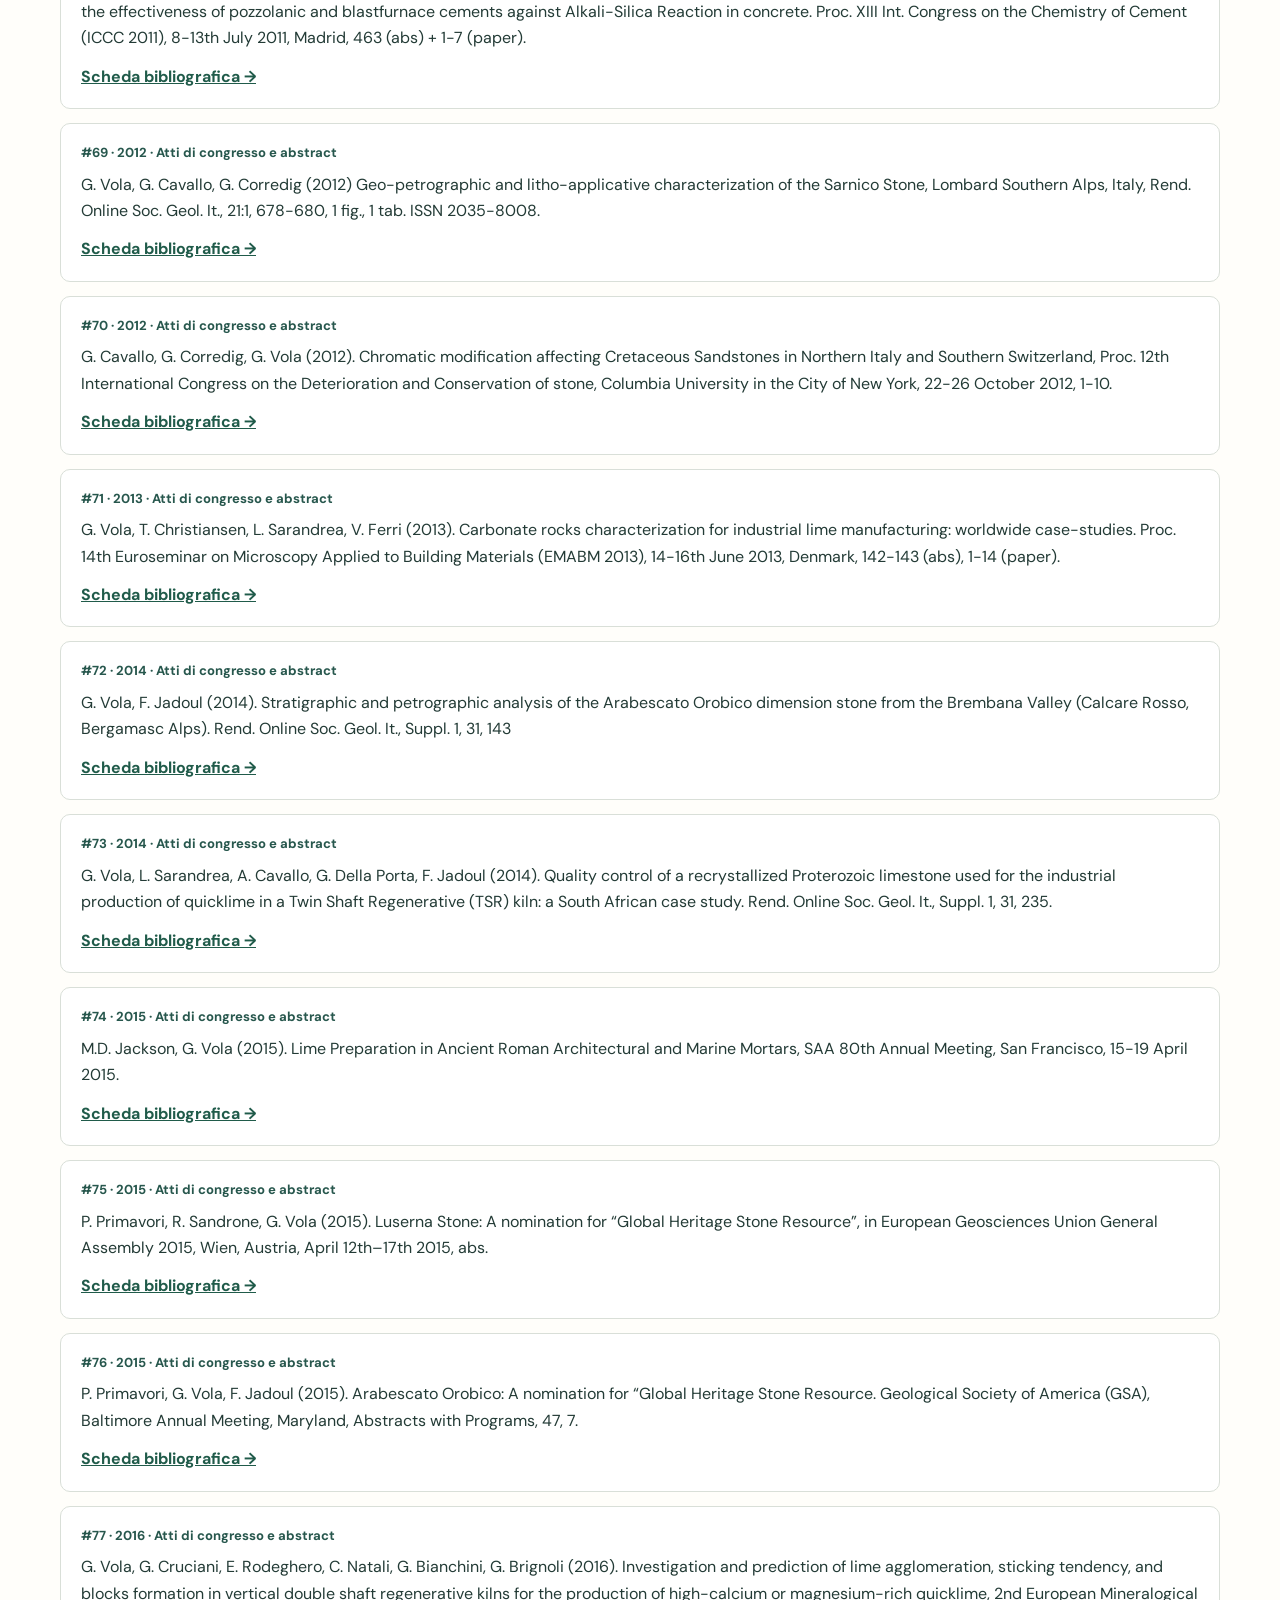
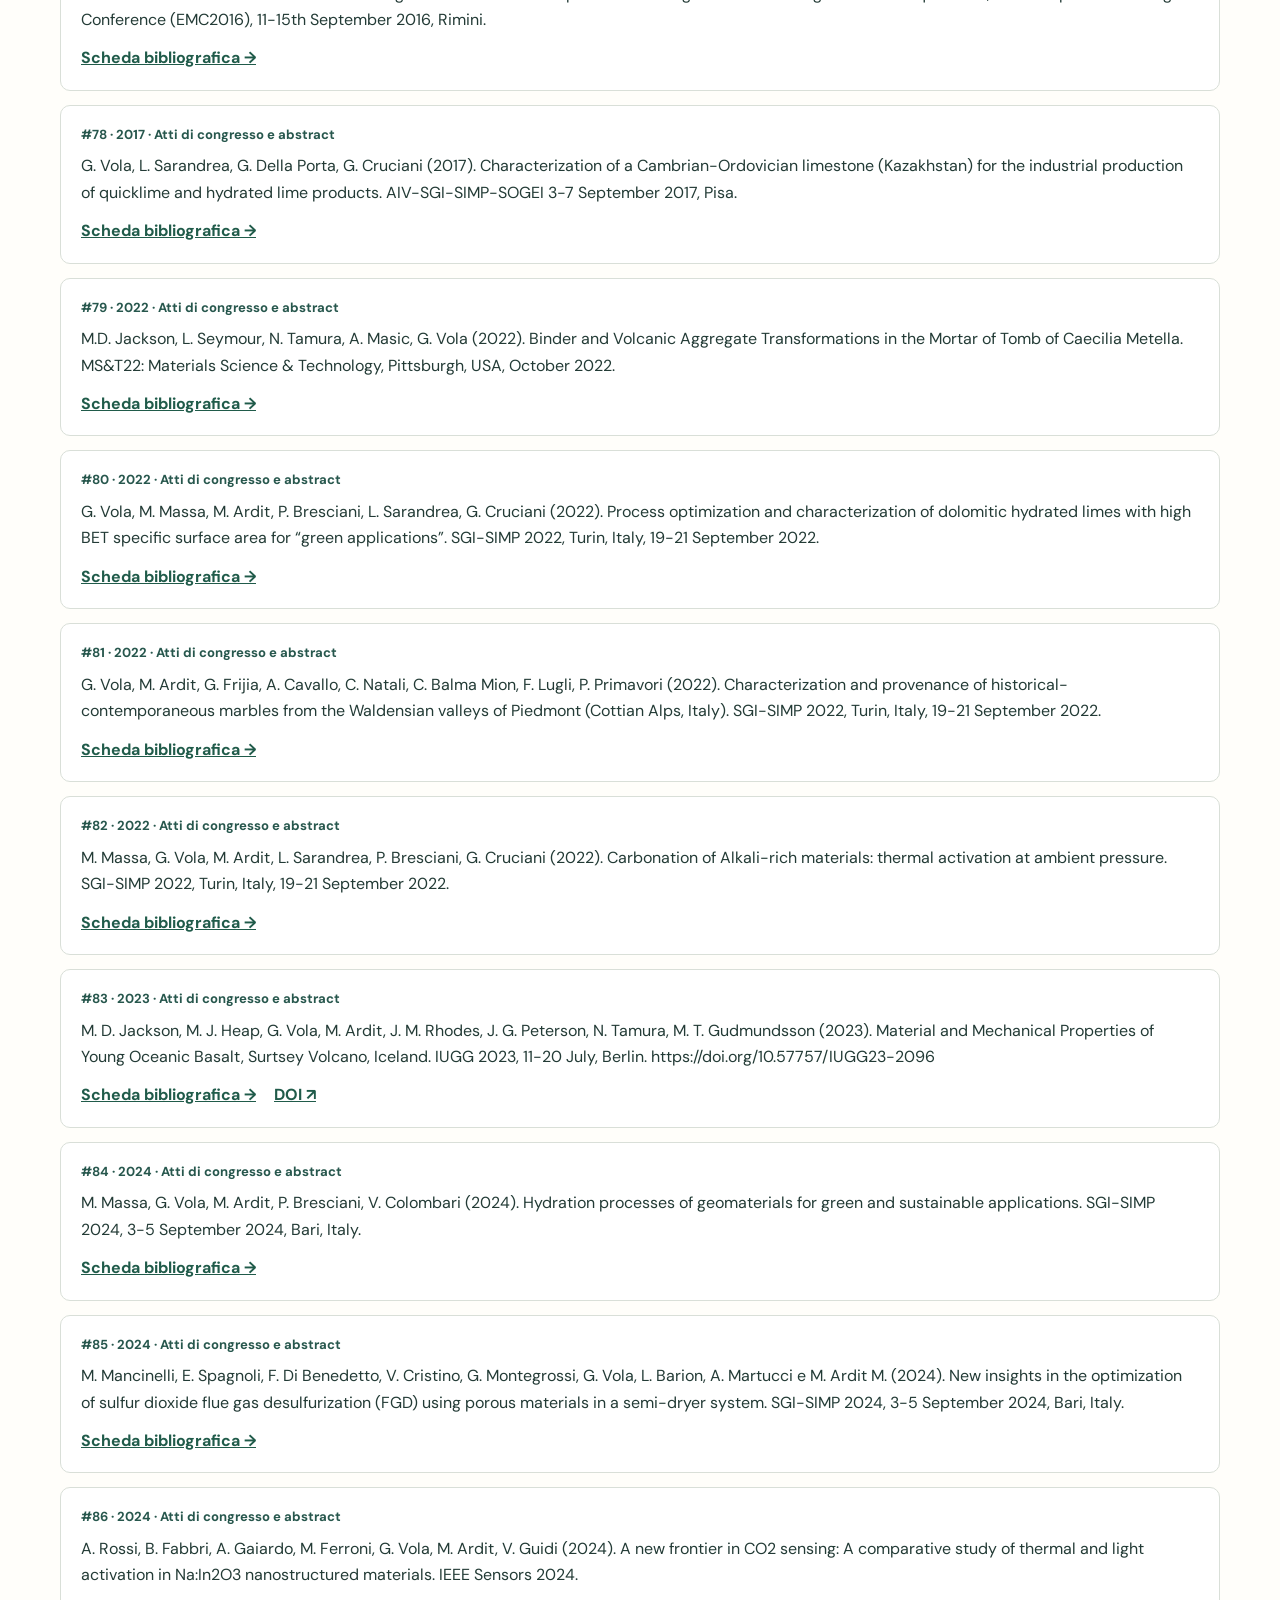
==== commit 841acbcd: "SEO: archivio con 90 schede bibliografiche statiche e fallback senza JavaScript" ====
--- a/archivio-pubblicazioni.html
+++ b/archivio-pubblicazioni.html
@@ -19,15 +19,108 @@
 <a href="calendario-eventi.html">Eventi</a>
 <a href="index.html#contatti">Contatti</a>
 </nav></div></header>
-<main id="contenuto"><section class="marbles-heading"><div class="shell"><p class="eyebrow">RICERCA SCIENTIFICA · REPERTORIO BIBLIOGRAFICO</p><h1>Archivio delle pubblicazioni</h1><p class="lead">Consulta e ricerca la produzione scientifica per titolo, autore, anno e tipologia. Ogni scheda rimanda alla bibliografia completa e agli eventuali DOI già disponibili.</p></div></section>
+<main id="contenuto"><section class="marbles-heading"><div class="shell"><p class="eyebrow">RICERCA SCIENTIFICA · REPERTORIO BIBLIOGRAFICO</p><h1>Archivio delle pubblicazioni</h1><p class="lead">Consulta e ricerca la produzione scientifica per titolo, autore, anno e tipologia. Ogni scheda rimanda alla bibliografia completa, ai DOI e ai PDF degli articoli disponibili.</p></div></section>
 <section class="section shell archive-layout"><p>Questo archivio utilizza direttamente i dati della <a href="bibliografia.html">bibliografia completa</a>: i numeri delle pubblicazioni e i collegamenti restano quindi coerenti. La presenza di una citazione o di un DOI <strong>non implica che il PDF sia liberamente scaricabile</strong>.</p>
 <div class="archive-filters"><label for="archive-search">Cerca nei riferimenti</label><input id="archive-search" type="search" placeholder="Titolo, autore, parola chiave, anno…" autocomplete="off">
 <label for="archive-group">Tipologia</label><select id="archive-group"><option value="">Tutte le tipologie</option></select>
 <label for="archive-year">Anno</label><select id="archive-year"><option value="">Tutti gli anni</option></select>
 <button type="button" id="archive-reset">Azzera filtri</button></div>
-<p class="archive-status" id="archive-count" role="status" aria-live="polite">Caricamento delle pubblicazioni…</p>
-<div id="archive-results" class="archive-results"></div>
-<p id="archive-error" hidden>Non è stato possibile leggere la bibliografia. Puoi comunque consultare la <a href="bibliografia.html">lista completa delle pubblicazioni</a>.</p>
+<noscript><p>La ricerca con filtri richiede JavaScript. L’elenco completo delle 90 pubblicazioni rimane consultabile qui sotto.</p></noscript>
+<p class="archive-status" id="archive-count" role="status" aria-live="polite">90 pubblicazioni disponibili. Usa i filtri per affinare la ricerca.</p>
+<!-- Elenco HTML statico: 90 schede accessibili anche senza JavaScript. La ricerca interattiva legge bibliografia.html. -->
+<div id="archive-results" class="archive-results">
+<article class="archive-record archive-static-record"><p class="archive-record-meta">#1 · 2010 · Articoli su riviste scientifiche</p><p class="archive-record-text">G. Vola, M. Marchi (2010). Quantitative phase analysis (QPA) of the Luserna Stone. Period. Mineral. 79:2, 45-60, https://doi.org/10.2451/2010PM0009 Leggi / scarica PDF dell’articolo ↗</p><p class="archive-record-links"><a href="bibliografia.html#pub-1">Scheda bibliografica e documenti →</a></p></article>
+<article class="archive-record archive-static-record"><p class="archive-record-meta">#2 · 2011 · Articoli su riviste scientifiche</p><p class="archive-record-text">G. Vola, E. Gotti, C. Brandon, J.P. Oleson, and R.L. Hohlfelder (2011). Chemical, mineralogical and petrographic characterization of Roman ancient hydraulic concretes cores from Santa Liberata, Italy, and Caesarea Palestinae, Israel. Period. Mineral. 80:2, 317-338, https://doi.org/10.2451/2011PM0023 Leggi / scarica PDF dell’articolo ↗</p><p class="archive-record-links"><a href="bibliografia.html#pub-2">Scheda bibliografica e documenti →</a></p></article>
+<article class="archive-record archive-static-record"><p class="archive-record-meta">#3 · 2011 · Articoli su riviste scientifiche</p><p class="archive-record-text">C. Stanislao, C. Rispoli, G. Vola, P. Cappelletti, V. Morra, and M. de’ Gennaro (2011). Contribution to the knowledge of ancient Roman seawater concretes: the Phlegrean pozzolan adopted in the construction of the harbour at Soli-Pompeiopolis (Mersin, Turkey). Period. Mineral. 80:3, 471-488, https://doi.org/10.2451/2011PM0031 Leggi / scarica PDF (editore) ↗</p><p class="archive-record-links"><a href="bibliografia.html#pub-3">Scheda bibliografica e documenti →</a></p></article>
+<article class="archive-record archive-static-record"><p class="archive-record-meta">#4 · 2013 · Articoli su riviste scientifiche</p><p class="archive-record-text">M.D. Jackson, S. Chae, S. Mulcahy, C. Meral, R. Taylor, P. Li, A.M. Emwas, J. Moon, S. Yoon, G. Vola, H.R. Wenk, and P.J.M. Monteiro (2013). Unlocking the secrets of Al-tobermorite in Roman seawater concrete. American Mineralogist, 98, 1669–1687, https://doi.org/10.2138/am.2013.4484</p><p class="archive-record-links"><a href="bibliografia.html#pub-4">Scheda bibliografica e documenti →</a></p></article>
+<article class="archive-record archive-static-record"><p class="archive-record-meta">#5 · 2014 · Articoli su riviste scientifiche</p><p class="archive-record-text">G. Vola, and F. Jadoul (2014) Applied stratigraphy and carbonate petrography of the Arabescato Orobico dimension stone from the Bergamasc Alps (Calcare Rosso, Italy). Italian Journal of Geosciences, 133:2, 294-314, https://doi.org/10.3301/IJG.2014.11</p><p class="archive-record-links"><a href="bibliografia.html#pub-5">Scheda bibliografica e documenti →</a></p></article>
+<article class="archive-record archive-static-record"><p class="archive-record-meta">#6 · 2018 · Articoli su riviste scientifiche</p><p class="archive-record-text">G. Vola, L. Sarandrea, G. Della Porta, A. Cavallo, F. Jadoul, and G. Cruciani (2018). The influence of petrography, mineralogy, and chemistry on burnability and reactivity of quicklime produced in Twin Shaft Regenerative (TSR) kilns from Neoarchean limestone (Transvaal Supergroup, South Africa), Mineralogy and Petrology, 112, 555–576 (2018), https://doi.org/10.1007/s00710-017-0542-y</p><p class="archive-record-links"><a href="bibliografia.html#pub-6">Scheda bibliografica e documenti →</a></p></article>
+<article class="archive-record archive-static-record"><p class="archive-record-meta">#7 · 2019 · Articoli su riviste scientifiche</p><p class="archive-record-text">G. Vola, P. Bresciani, E. Rodeghero, L. Sarandrea, and G. Cruciani (2019). Impact of rock fabric, thermal behavior, and carbonate decomposition kinetics on quicklime industrial production and slaking reactivity. Journal of Thermal Analysis and Calorimetry, 136, 967–993 (2019), https://doi.org/10.1007/s10973-018-7769-7</p><p class="archive-record-links"><a href="bibliografia.html#pub-7">Scheda bibliografica e documenti →</a></p></article>
+<article class="archive-record archive-static-record"><p class="archive-record-meta">#8 · 2021 · Articoli su riviste scientifiche</p><p class="archive-record-text">E. Spagnoli, S. Krik, B. Fabbri, M. Valt, M. Ardit, A. Gaiardo, L. Vanzetti, M. Della Ciana, V. Cristino, G. Vola, S. Caramori, C. Malagù, and V. Guidi (2021). Development and characterization of WO3 nanoflakes for selective ethanol sensing. Sensors and Actuators B: Chemical, Volume 347, 15 November 2021, 130593, https://doi.org/10.1016/j.snb.2021.130593</p><p class="archive-record-links"><a href="bibliografia.html#pub-8">Scheda bibliografica e documenti →</a></p></article>
+<article class="archive-record archive-static-record"><p class="archive-record-meta">#9 · 2021 · Articoli su riviste scientifiche</p><p class="archive-record-text">G. Vola, M. Ardit, L. Sarandrea, G. Brignoli, C. Natali, A. Cavallo, G. Bianchini, and G. Cruciani (2021). Investigation and prediction of sticking tendency, blocks formation and occasional melting of lime at HT (1300 °C) by the Overburning Test method. Construction and Building Materials, 294, 2 August 2021, 123577, https://doi.org/10.1016/j.conbuildmat.2021.123577</p><p class="archive-record-links"><a href="bibliografia.html#pub-9">Scheda bibliografica e documenti →</a></p></article>
+<article class="archive-record archive-static-record"><p class="archive-record-meta">#10 · 2022 · Articoli su riviste scientifiche</p><p class="archive-record-text">E. Spagnoli, A. Gaiardo, B. Fabbri, M. Valt, S. Krik, M. Ardit, G. Cruciani, M. Della Ciana, L. Vanzetti, G. Vola, S. Gherardi, P. Bellutti, C. Malagù, and V. Guidi (2022). Design of a Metal-Oxide Solid Solution for Sub-ppm H2 Detection. ACS Sensors, febbraio 2022, 7, 2, 573–583, https://pubs.acs.org/doi/10.1021/acssensors.1c02481</p><p class="archive-record-links"><a href="bibliografia.html#pub-10">Scheda bibliografica e documenti →</a></p></article>
+<article class="archive-record archive-static-record"><p class="archive-record-meta">#11 · 2022 · Articoli su riviste scientifiche</p><p class="archive-record-text">G. Vola, M. Ardit, G. Frijia, A. Cavallo, C. Natali, C. Balma Mion, F. Lugli, and P. Primavori (2022). Archaeometric characterization of historical-contemporaneous marbles from the Waldensian Valleys of Piedmont (Dora-Maira Unit, Cottian Alps, NW Italy). J. Archaeol. Sci. Rep., 45, October 2022, 103562; https://doi.org/10.1016/j.jasrep.2022.103562</p><p class="archive-record-links"><a href="bibliografia.html#pub-11">Scheda bibliografica e documenti →</a></p></article>
+<article class="archive-record archive-static-record"><p class="archive-record-meta">#12 · 2022 · Articoli su riviste scientifiche</p><p class="archive-record-text">E. Spagnoli, B. Fabbri, A. Gaiardo, M. Valt, M. Ardit, S. Krik, G. Cruciani, M. Della Ciana, L. Vanzetti, G. Vola, F. Di Benedetto, A. Migliori, C. Malagù, and V. Guidi (2022). Design of a metal-oxide solid solution for selective detection of ethanol with marginal influence by humidity, Sensors and Actuators B: Chemical, Volume 370, 1 November 2022, 132426, https://doi.org/10.1016/j.snb.2022.132426</p><p class="archive-record-links"><a href="bibliografia.html#pub-12">Scheda bibliografica e documenti →</a></p></article>
+<article class="archive-record archive-static-record"><p class="archive-record-meta">#13 · 2023 · Articoli su riviste scientifiche</p><p class="archive-record-text">G. Vola, M. Ardit, G. Frijia, F. Di Benedetto; F. Fornasier; F. Lugli; C. Natali, L. Sarandrea, K.E. Schmitt, and A. Cipriani (2023). Characterization and provenance of carbonate rocks for quicklime and dololime production in twin shaft regenerative kilns from the Arabian Peninsula and neighboring countries, Minerals 2023, 13(12), 1500, https://doi.org/10.3390/min13121500</p><p class="archive-record-links"><a href="bibliografia.html#pub-13">Scheda bibliografica e documenti →</a></p></article>
+<article class="archive-record archive-static-record"><p class="archive-record-meta">#14 · 2024 · Articoli su riviste scientifiche</p><p class="archive-record-text">M.D. Jackson, M.J. Heap, G. Vola, M. Ardit, J.M. Rhodes, J.G. Peterson, N. Tamura, and M.T. Gudmundsson (2024). Material and mechanical properties of young basalt in drill cores from the oceanic island of Surtsey, Iceland, GSA Bulletin, 2024, 136 (9-10): 3527–3552; https://doi.org/10.1130/B37037.1</p><p class="archive-record-links"><a href="bibliografia.html#pub-14">Scheda bibliografica e documenti →</a></p></article>
+<article class="archive-record archive-static-record"><p class="archive-record-meta">#15 · 2024 · Articoli su riviste scientifiche</p><p class="archive-record-text">G. Vola, T. Mangialardi, and U. Costa (2024). Potential Alkali-Silica Reactivity of Italian natural aggregates for concrete: assessment according to UNI 11530 and UNI 11604 standards. Period. Mineral. 93:2, 105-125. https://doi.org/10.13133/2239-1002/18434</p><p class="archive-record-links"><a href="bibliografia.html#pub-15">Scheda bibliografica e documenti →</a></p></article>
+<article class="archive-record archive-static-record"><p class="archive-record-meta">#16 · 2024 · Articoli su riviste scientifiche</p><p class="archive-record-text">E. Spagnoli, M. Mancinelli, F. di Benedetto, V. Cristino, M. Valt, G. Montegrossi, L. Barion, L. Vanzetti, A. Gaiardo, G. Vola, M. Massa, A. Martucci, S. Gherardi, and M. Ardit (2024). Flue Gas Desulfurization on a Fixed-Bed Reactor: Mild conditions uptake through different adsorbent materials. Appl. Sci. 2024, 14, 11364. https://doi.org/10.3390/app142311364</p><p class="archive-record-links"><a href="bibliografia.html#pub-16">Scheda bibliografica e documenti →</a></p></article>
+<article class="archive-record archive-static-record"><p class="archive-record-meta">#17 · 2026 · Articoli su riviste scientifiche</p><p class="archive-record-text">A. Rossi, E. Ghedini, M. Signoretto, A. Gaiardo, M. Ferroni, M. Ardit, G. Vola, R. Tassinari, A. Pedrielli, L. Vanzetti, V. Guidi, and B. Fabbri (2026). Behind the transduction mechanism of a nanostructured functional material for environmental CO2 monitoring. Journal of Materials Chemistry A. 2026. https://doi.org/10.1039/D5TA08957C</p><p class="archive-record-links"><a href="bibliografia.html#pub-17">Scheda bibliografica e documenti →</a></p></article>
+<article class="archive-record archive-static-record"><p class="archive-record-meta">#18 · 2026 · Articoli su riviste scientifiche</p><p class="archive-record-text">M. Massa, G. Vola, P. Bresciani, V. Colombari, G. Bocchialini, P. Brazzo, M. Ardit (2026). Insights into the mild-hydrothermal hydration mechanisms and material properties of Dololimes and Mg-lime. Powder Technology, 479, 122568. https://doi.org/10.1016/j.powtec.2026.122568</p><p class="archive-record-links"><a href="bibliografia.html#pub-18">Scheda bibliografica e documenti →</a></p></article>
+<article class="archive-record archive-static-record"><p class="archive-record-meta">#19 · 2011 · Riviste tecniche, industriali e applicazioni dei materiali lapidei</p><p class="archive-record-text">G. Vola, E. Lovera, R. Sandrone, S. Allevi, E. Piazza (2011). Riutilizzo di residui di “Pietra di Luserna” come risorsa nel settore delle costruzioni: tecnologia, sostenibilità ambientale ed economica. GEAM Geoingegneria Ambientale e Mineraria, Pàtron, XLVIII, agosto 2011, 133, 5-16. Leggi / scarica PDF dell’articolo ↗</p><p class="archive-record-links"><a href="bibliografia.html#pub-19">Scheda bibliografica e documenti →</a></p></article>
+<article class="archive-record archive-static-record"><p class="archive-record-meta">#20 · 2013 · Riviste tecniche, industriali e applicazioni dei materiali lapidei</p><p class="archive-record-text">G. Vola, L. Sarandrea (2013). Raw materials characterization for industrial lime manufacturing. ZKG International, 66:5, 62-70. Articolo sul sito ZKG ↗</p><p class="archive-record-links"><a href="bibliografia.html#pub-20">Scheda bibliografica e documenti →</a></p></article>
+<article class="archive-record archive-static-record"><p class="archive-record-meta">#21 · 2014 · Riviste tecniche, industriali e applicazioni dei materiali lapidei</p><p class="archive-record-text">G. Vola, L. Sarandrea (2014). Lime reactivity study. Raw material quality, kiln control and influence on lime reactivity in a Twin Shaft Regenerative Kiln (TSR). World Cement, 45:6, June 2014, 49-55.</p><p class="archive-record-links"><a href="bibliografia.html#pub-21">Scheda bibliografica e documenti →</a></p></article>
+<article class="archive-record archive-static-record"><p class="archive-record-meta">#22 · 2014 · Riviste tecniche, industriali e applicazioni dei materiali lapidei</p><p class="archive-record-text">G. Vola, L. Sarandrea (2014). Investigating and predicting blockages. World Cement, October 2014, 85-92.</p><p class="archive-record-links"><a href="bibliografia.html#pub-22">Scheda bibliografica e documenti →</a></p></article>
+<article class="archive-record archive-static-record"><p class="archive-record-meta">#23 · 2015 · Riviste tecniche, industriali e applicazioni dei materiali lapidei</p><p class="archive-record-text">G. Vola, L. Sarandrea (2015). Investigation and prediction of marble mechanical degradation and dust formation during calcination process in Twin Shaft Regenerative (TSR) kilns. Cement International, n.3/2015, 13, May/June 2015, 42-47.</p><p class="archive-record-links"><a href="bibliografia.html#pub-23">Scheda bibliografica e documenti →</a></p></article>
+<article class="archive-record archive-static-record"><p class="archive-record-meta">#24 · 2016 · Riviste tecniche, industriali e applicazioni dei materiali lapidei</p><p class="archive-record-text">P. Bresciani, V. Colombari, G. Vola, L. Sarandrea (2016). Analyse to excel. Lime Manufacturing. International Cement Review, October 2016.</p><p class="archive-record-links"><a href="bibliografia.html#pub-24">Scheda bibliografica e documenti →</a></p></article>
+<article class="archive-record archive-static-record"><p class="archive-record-meta">#25 · 2019 · Riviste tecniche, industriali e applicazioni dei materiali lapidei</p><p class="archive-record-text">G. Vola, L. Sarandrea, M. Mazzieri, P. Bresciani, M. Ardit, G. Cruciani (2019). Reactivity and overburning tendency of quicklime burnt at high temperature . ZKG International , 10, 20–31. Articolo sul sito ZKG ↗</p><p class="archive-record-links"><a href="bibliografia.html#pub-25">Scheda bibliografica e documenti →</a></p></article>
+<article class="archive-record archive-static-record"><p class="archive-record-meta">#26 · 2023 · Riviste tecniche, industriali e applicazioni dei materiali lapidei</p><p class="archive-record-text">L. Sarandrea, G. Vola (2023). Streamlining production in South Africa. World Cement, August 2023, 8 p.</p><p class="archive-record-links"><a href="bibliografia.html#pub-26">Scheda bibliografica e documenti →</a></p></article>
+<article class="archive-record archive-static-record"><p class="archive-record-meta">#27 · 2026 · Riviste tecniche, industriali e applicazioni dei materiali lapidei</p><p class="archive-record-text">G. Vola, M. Massa, M. Ardit, P. Bresciani, E. Bontempi, V. Colombari e L. Sarandrea (2026). Controlled hydration of burnt limes and cementitious by-products using a novel laboratory planetary mixer . ZKG , 79(3), 12–23. https://doi.org/10.32604/zkg.2026.081725 .</p><p class="archive-record-links"><a href="bibliografia.html#pub-27">Scheda bibliografica e documenti →</a></p></article>
+<article class="archive-record archive-static-record"><p class="archive-record-meta">#28 · 2003 · Riviste tecniche, industriali e applicazioni dei materiali lapidei</p><p class="archive-record-text">G. Vola (2003). Valorizzazione del Marmo Arabescato Orobico: contesto geologico e proposte di riqualificazione ambientale. L’Informatore del Marmista, Giorgio Zusi, Verona, 499, 22-31.</p><p class="archive-record-links"><a href="bibliografia.html#pub-28">Scheda bibliografica e documenti →</a></p></article>
+<article class="archive-record archive-static-record"><p class="archive-record-meta">#29 · 2009 · Riviste tecniche, industriali e applicazioni dei materiali lapidei</p><p class="archive-record-text">G. Vola (2009). Pietre della Bergamasca. Anche il marmo di Zandobbio conquista il marchio di origine. Bergamo Economica, 15 dicembre 2009, 4, 25-31. Leggi / scarica PDF dell’articolo ↗</p><p class="archive-record-links"><a href="bibliografia.html#pub-29">Scheda bibliografica e documenti →</a></p></article>
+<article class="archive-record archive-static-record"><p class="archive-record-meta">#30 · 2011 · Riviste tecniche, industriali e applicazioni dei materiali lapidei</p><p class="archive-record-text">G. Vola, L. Fiora, L. Alciati (2011). Tra i marmi rossi italiani, il Rosso Entratico. L’Informatore del Marmista, Giorgio Zusi, Verona, 597, 24-34.</p><p class="archive-record-links"><a href="bibliografia.html#pub-30">Scheda bibliografica e documenti →</a></p></article>
+<article class="archive-record archive-static-record"><p class="archive-record-meta">#31 · 2013 · Riviste tecniche, industriali e applicazioni dei materiali lapidei</p><p class="archive-record-text">G. Vola, P. Montesanto, L. Alciati (2013). Ricerca e tecnologia. I materiali lapidei locali impiegati nel Centro Ecumenico Agàpe, Valli Valdesi, Praly (To), Arkos, Scienza e Restauro, 2013, 13-14, 8-19. Leggi / scarica PDF dell’articolo ↗</p><p class="archive-record-links"><a href="bibliografia.html#pub-31">Scheda bibliografica e documenti →</a></p></article>
+<article class="archive-record archive-static-record"><p class="archive-record-meta">#32 · 2015 · Riviste tecniche, industriali e applicazioni dei materiali lapidei</p><p class="archive-record-text">G. Vola (2015). Riconoscimento e tracciabilità della pietra naturale locale. Il caso della Pietra di Luserna. Recognition and traceability of local natural stone. The case of Luserna Stone. Marmomacchine magazine, 2015, 38-52. Leggi / scarica PDF dell’articolo ↗</p><p class="archive-record-links"><a href="bibliografia.html#pub-32">Scheda bibliografica e documenti →</a></p></article>
+<article class="archive-record archive-static-record"><p class="archive-record-meta">#33 · 2019 · Riviste tecniche, industriali e applicazioni dei materiali lapidei</p><p class="archive-record-text">G. Vola (2019). High-grade burnt lime products: impact of calcination kinetics on slaking reactivity, sticking tendency, and blocks formation at HT (1300 °C). Plinius, 45, 2019, 102-105, https://doi.org/10.19276/plinius.2019.01014</p><p class="archive-record-links"><a href="bibliografia.html#pub-33">Scheda bibliografica e documenti →</a></p></article>
+<article class="archive-record archive-static-record"><p class="archive-record-meta">#34 · 2008 · Pietra, restauro e patrimonio culturale</p><p class="archive-record-text">G. Vola (2008). La pietra di Luserna: Aspetti tecnico-applicativi e salvaguardia ambientale. La Beidana. Cultura e storia nelle valli valdesi, 61, 2008, 40-55. Leggi / scarica PDF dell’articolo ↗</p><p class="archive-record-links"><a href="bibliografia.html#pub-34">Scheda bibliografica e documenti →</a></p></article>
+<article class="archive-record archive-static-record"><p class="archive-record-meta">#35 · 2010 · Pietra, restauro e patrimonio culturale</p><p class="archive-record-text">G. Vola, E. Lovera (2010). Riutilizzo di scarti di “Pietra di Luserna” come risorsa nel settore delle costruzioni: tecnologia, sostenibilità ambientale ed economica. La Beidana. Cultura e storia nelle valli valdesi, 69, 2010, 3-18. Leggi / scarica PDF dell’articolo ↗</p><p class="archive-record-links"><a href="bibliografia.html#pub-35">Scheda bibliografica e documenti →</a></p></article>
+<article class="archive-record archive-static-record"><p class="archive-record-meta">#36 · 2013 · Pietra, restauro e patrimonio culturale</p><p class="archive-record-text">G. Vola, P. Montesanto, L. Alciati (2013). I materiali lapidei locali impiegati nel Centro Ecumenico Agàpe a Prali. La Beidana. Cultura e storia nelle valli valdesi, 76, 2013, 24-39. Leggi / scarica PDF dell’articolo ↗</p><p class="archive-record-links"><a href="bibliografia.html#pub-36">Scheda bibliografica e documenti →</a></p></article>
+<article class="archive-record archive-static-record"><p class="archive-record-meta">#37 · 2020 · Pietra, restauro e patrimonio culturale</p><p class="archive-record-text">G. Vola (2020). Il marmo del Caugis e Jacopo Lombardini. La Beidana. Cultura e storia nelle valli valdesi, 99, 2020, 5-22. Leggi / scarica PDF dell’articolo ↗</p><p class="archive-record-links"><a href="bibliografia.html#pub-37">Scheda bibliografica e documenti →</a></p></article>
+<article class="archive-record archive-static-record"><p class="archive-record-meta">#38 · 2021 · Pietra, restauro e patrimonio culturale</p><p class="archive-record-text">G. Vola (2021). I marmi di San Martino (val Germanasca): Rocca Bianca e Rocca Corba. Parte 1. La Beidana. Cultura e storia nelle valli valdesi, 101, 5-24. Leggi / scarica PDF dell’articolo ↗</p><p class="archive-record-links"><a href="bibliografia.html#pub-38">Scheda bibliografica e documenti →</a></p></article>
+<article class="archive-record archive-static-record"><p class="archive-record-meta">#39 · 2021 · Pietra, restauro e patrimonio culturale</p><p class="archive-record-text">G. Vola (2021). Recensione di E. Peyronel «Pietra &amp; Ferro. Ubi sunt cacodemones», LAR, Perosa Argentina, 2020, 191 p, in: La Beidana. Cultura e storia nelle valli valdesi, 102, 90-92. Leggi / scarica PDF dell’articolo ↗</p><p class="archive-record-links"><a href="bibliografia.html#pub-39">Scheda bibliografica e documenti →</a></p></article>
+<article class="archive-record archive-static-record"><p class="archive-record-meta">#40 · 2022 · Pietra, restauro e patrimonio culturale</p><p class="archive-record-text">G. Vola, C. Balma Mion, M. Ardit (2022). I marmi di San Martino (val Germanasca): Rocca Bianca e Rocca Corba. Parte 2. La Beidana. Cultura e storia nelle valli valdesi, 103, 5-31. Leggi / scarica PDF ↗</p><p class="archive-record-links"><a href="bibliografia.html#pub-40">Scheda bibliografica e documenti →</a></p></article>
+<article class="archive-record archive-static-record"><p class="archive-record-meta">#41 · 2022 · Pietra, restauro e patrimonio culturale</p><p class="archive-record-text">E. Campi, M. Rubboli, B. Sabatini Vola, D. Vola e G. Vola (a cura di) (2022). Giorgio Vola, Oliver Cromwell e la causa valdese, con altri saggi sul nonconformismo religioso nell’Inghilterra del XVII secolo, Collana della Società di Studi Valdesi, 46, Claudiana Torino, 383 p.</p><p class="archive-record-links"><a href="bibliografia.html#pub-41">Scheda bibliografica e documenti →</a></p></article>
+<article class="archive-record archive-static-record"><p class="archive-record-meta">#42 · 2023 · Pietra, restauro e patrimonio culturale</p><p class="archive-record-text">G. Vola, C. Balma Mion (2023). Pietra del Malanaggio e Pietra di Perosa della bassa Val Chisone: contesto geologico, attività estrattiva, analisi dei materiali e impieghi in ambito architettonico. La Beidana. Cultura e storia nelle valli valdesi, 107, 3-33. Leggi / scarica PDF dell’articolo ↗</p><p class="archive-record-links"><a href="bibliografia.html#pub-42">Scheda bibliografica e documenti →</a></p></article>
+<article class="archive-record archive-static-record"><p class="archive-record-meta">#43 · 2026 · Pietra, restauro e patrimonio culturale</p><p class="archive-record-text">G. Vola (2026). Un viaggio tra i marmi delle Valli Valdesi: il marmo rorengo e la sua vocazione alla calce. La Beidana. Cultura e storia nelle valli valdesi, 115, 29-53. Leggi / scarica PDF dell’articolo ↗</p><p class="archive-record-links"><a href="bibliografia.html#pub-43">Scheda bibliografica e documenti →</a></p></article>
+<article class="archive-record archive-static-record"><p class="archive-record-meta">#44 · 2011 · Libri e capitoli di libro</p><p class="archive-record-text">G. Vola, C. Stanislao, C. Rispoli, V. Morra, M. de’ Gennaro (2011). Analisi petrografica quantitativa di malte pozzolaniche provenienti da antichi calcestruzzi marini di età romana, campionati dal Romacons team (2006-2009), in A. Giuliani (a cura di): Rocce minerali industriali, Aracne, Roma, 29-41.</p><p class="archive-record-links"><a href="bibliografia.html#pub-44">Scheda bibliografica e documenti →</a></p></article>
+<article class="archive-record archive-static-record"><p class="archive-record-meta">#45 · 2011 · Libri e capitoli di libro</p><p class="archive-record-text">G. Vola (2011). Caratterizzazione geo-petrografica e lito-applicativa del “marmo” di Zandobbio (bassa Val Cavallina, Bergamo), in A. Giuliani (a cura di): Rocce minerali industriali, Aracne, Roma, 217-224.</p><p class="archive-record-links"><a href="bibliografia.html#pub-45">Scheda bibliografica e documenti →</a></p></article>
+<article class="archive-record archive-static-record"><p class="archive-record-meta">#46 · 2011 · Libri e capitoli di libro</p><p class="archive-record-text">G. Vola, L. Alciati, E. Di Majo, L. Fiora (2011). Caratterizzazione geo-petrografica e lito-applicativa della Volpinite (Bardiglio di Bergamo) della bassa Valle Camonica, in A. Giuliani (a cura di): Rocce minerali industriali, Aracne, Roma, 225-231.</p><p class="archive-record-links"><a href="bibliografia.html#pub-46">Scheda bibliografica e documenti →</a></p></article>
+<article class="archive-record archive-static-record"><p class="archive-record-meta">#47 · 2012 · Libri e capitoli di libro</p><p class="archive-record-text">M.D. Jackson, G. Vola, D. Vsiansky, J. P. Oleson, C. Brandon, R.L. Hohlfelder, B. Scheetz (2012). Cement microstructures and durability in ancient Roman seawater concretes, in: Válek J., Hughes J., Groot C. (Eds.), Historic Mortars: Characterization, Assessment, Conservation and Repair, RILEM Bookseries, 7, 49-76, Springer, Berlin, https://link.springer.com/chapter/10.1007/978-94-007-4635-0_5</p><p class="archive-record-links"><a href="bibliografia.html#pub-47">Scheda bibliografica e documenti →</a></p></article>
+<article class="archive-record archive-static-record"><p class="archive-record-meta">#48 · 2013 · Libri e capitoli di libro</p><p class="archive-record-text">G. Vola, and L. Sarandrea (2013). Rohstoffe für die industrielle Charakterisierung Kalkherstellung. ZKG-Handbuch Zementanlagenbau 2013/2014. Leitfaden für Einsteiger in die Zementindustrie. Bauverlag 2013.</p><p class="archive-record-links"><a href="bibliografia.html#pub-48">Scheda bibliografica e documenti →</a></p></article>
+<article class="archive-record archive-static-record"><p class="archive-record-meta">#49 · 2014 · Libri e capitoli di libro</p><p class="archive-record-text">M.D. Jackson, G. Vola, E. Gotti, B. Zanga (2014). Sea-Water Concretes and their Material Characteristics, in: J. P. Oleson (Eds.), Building for eternity. The history and technology of Roman concrete engineering in the sea, Oxbow books, Oxford, and Philadelphia, 7, 141-187, ISBN 978-1-78297-420-8., DOI: 10.2307/j.ctvh1dvk5.14</p><p class="archive-record-links"><a href="bibliografia.html#pub-49">Scheda bibliografica e documenti →</a></p></article>
+<article class="archive-record archive-static-record"><p class="archive-record-meta">#50 · 2016 · Libri e capitoli di libro</p><p class="archive-record-text">G. Vola (2016). La “famiglia” di Luigi Buffoli: I Fontana-Roux, in: Le imprese di Luigi Buffoli. Dall’Unione Cooperativa alla città-giardino del Milanino, P. Signorino e P. Iovene (a cura di), Società Umanitaria - Raccolto edition, Milano, 2016, 175-185.</p><p class="archive-record-links"><a href="bibliografia.html#pub-50">Scheda bibliografica e documenti →</a></p></article>
+<article class="archive-record archive-static-record"><p class="archive-record-meta">#51 · 2025 · Libri e capitoli di libro</p><p class="archive-record-text">G. Vola (2025). Le Pietre delle Valli valdesi. La Pietra di Luserna, LAReditore, Perosa Argentina, 330 p.</p><p class="archive-record-links"><a href="bibliografia.html#pub-51">Scheda bibliografica e documenti →</a></p></article>
+<article class="archive-record archive-static-record"><p class="archive-record-meta">#52 · 2007 · Atti di congresso e abstract</p><p class="archive-record-text">G. Vola (2007). Il Marmo Arabescato Orobico in Val Brembana. Valorizzazione del territorio montano e dei materiali lapidei tradizionali della Bergamasca. Atti Ateneo di Scienze, Lettere ed Arti di Bergamo, LXIX, Sestante, Bergamo, 143-163.</p><p class="archive-record-links"><a href="bibliografia.html#pub-52">Scheda bibliografica e documenti →</a></p></article>
+<article class="archive-record archive-static-record"><p class="archive-record-meta">#53 · 2008 · Atti di congresso e abstract</p><p class="archive-record-text">G. Vola, L. Fiora (2008). Caratteristiche geo-petrografiche e lito-applicative del “marmo” Arabescato Orobico della Val Brembana. Rendiconti online della Società Geologica Italiana, 3:2, 780-781 (con poster). Leggi / scarica PDF dell’articolo ↗</p><p class="archive-record-links"><a href="bibliografia.html#pub-53">Scheda bibliografica e documenti →</a></p></article>
+<article class="archive-record archive-static-record"><p class="archive-record-meta">#54 · 2008 · Atti di congresso e abstract</p><p class="archive-record-text">G. Vola, R. Sandrone, L. Zichella, S. Allevi (2008). Caratterizzazione degli scarti di coltivazione di Pietra di Luserna per la produzione di aggregati da calcestruzzo. Rendiconti online della Società Geologica Italiana, 3:2, 782-783. Leggi / scarica PDF dell’articolo ↗</p><p class="archive-record-links"><a href="bibliografia.html#pub-54">Scheda bibliografica e documenti →</a></p></article>
+<article class="archive-record archive-static-record"><p class="archive-record-meta">#55 · 2009 · Atti di congresso e abstract</p><p class="archive-record-text">G. Vola, P. Primavori (2009). Coloured “marbles” recently quarried in the Province of Bergamo, Italy. Studia Universitatis Babeş-Bolyai, Geologia, Special Issue - MAEGS-16, Cluj-Napoca, Romania, 133-136.</p><p class="archive-record-links"><a href="bibliografia.html#pub-55">Scheda bibliografica e documenti →</a></p></article>
+<article class="archive-record archive-static-record"><p class="archive-record-meta">#56 · 2009 · Atti di congresso e abstract</p><p class="archive-record-text">G. Vola, L. Fiora L., L. Alciati (2009). Stones used in Bergamo architecture. Studia Universitatis Babeş-Bolyai, Geologia, Special Issue - MAEGS-16, Cluj-Napoca, Romania, 137-139 (best poster prize).</p><p class="archive-record-links"><a href="bibliografia.html#pub-56">Scheda bibliografica e documenti →</a></p></article>
+<article class="archive-record archive-static-record"><p class="archive-record-meta">#57 · 2009 · Atti di congresso e abstract</p><p class="archive-record-text">G. Vola, P. Primavori (2009). Marmi colorati attualmente estratti nella Provincia di Bergamo. Atti Scuola Estiva GABeC su “I materiali lapidei: tra georisorsa e beni culturali”, Latina 22-26 giugno 2009, Letture di Georisorse e Ambiente, 2, 236-246 (con poster).</p><p class="archive-record-links"><a href="bibliografia.html#pub-57">Scheda bibliografica e documenti →</a></p></article>
+<article class="archive-record archive-static-record"><p class="archive-record-meta">#58 · 2009 · Atti di congresso e abstract</p><p class="archive-record-text">G. Vola, M. Marchi (2009). Mineralogical and petrographic quantitative analyses of a recycled aggregate from quarry wastes. The Luserna Stone Case-Study. Proc. 12th Euroseminar on Microscopy Applied to Building Materials (EMABM 2009), 15-19th September 2009, Dortmund, Germany, 270-282.</p><p class="archive-record-links"><a href="bibliografia.html#pub-58">Scheda bibliografica e documenti →</a></p></article>
+<article class="archive-record archive-static-record"><p class="archive-record-meta">#59 · 2010 · Atti di congresso e abstract</p><p class="archive-record-text">G. Vola, E. Lovera, R. Tezza, E. Piazza (2010). Re-use of by-products of the “Luserna Stone” for construction materials: technologies, environmental sustainability, and economic feasibility. Honouree Sessions Proc. 2nd International Conference on Sustainable Construction Materials and Technologies (SCMT), 28-30 June 2010, Ancona, 43-58 [ISSN 978-1-4507-1487-7].</p><p class="archive-record-links"><a href="bibliografia.html#pub-59">Scheda bibliografica e documenti →</a></p></article>
+<article class="archive-record archive-static-record"><p class="archive-record-meta">#60 · 2010 · Atti di congresso e abstract</p><p class="archive-record-text">G. Vola (2010). Geo-petrographic and lito-applicative characterization of the Zandobbio “marble” from lower Val Cavallina, Bergamo. Rend. Online Soc. Geol. It., 11:2, 559-560 (poster).</p><p class="archive-record-links"><a href="bibliografia.html#pub-60">Scheda bibliografica e documenti →</a></p></article>
+<article class="archive-record archive-static-record"><p class="archive-record-meta">#61 · 2010 · Atti di congresso e abstract</p><p class="archive-record-text">G. Vola, L. Alciati, E. Di Majo, L. Fiora L. (2010). Geo-petrographic and lito-applicative characterization of the Volpinite “marble” (Bardiglio of Bergamo), from lower Val Camonica. Rend. Online Soc. Geol. It., 11:2, 561-562 (poster).</p><p class="archive-record-links"><a href="bibliografia.html#pub-61">Scheda bibliografica e documenti →</a></p></article>
+<article class="archive-record archive-static-record"><p class="archive-record-meta">#62 · 2010 · Atti di congresso e abstract</p><p class="archive-record-text">G. Vola, C. Stanislao, C. Rispoli, V. Morra, M. de’ Gennaro (2010). Petrographic quantitative analysis of pozzolanic mortars from ancient Roman marine concrete cores, drilled by Romacons team (2006-2009). Rend. Online Soc. Geol. It., 11:2, 563-564 (poster).</p><p class="archive-record-links"><a href="bibliografia.html#pub-62">Scheda bibliografica e documenti →</a></p></article>
+<article class="archive-record archive-static-record"><p class="archive-record-meta">#63 · 2010 · Atti di congresso e abstract</p><p class="archive-record-text">M. Jackson, G. Vola, J. Oleson, B. Scheetz B. (2010). Petrographic and Chemical Maps of Pozzolanic Cement Microstructures in Ancient Roman Seawater Concretes. Geological Society of America (GSA), Denver Annual Meeting, Abstracts with Programs, 42:5.</p><p class="archive-record-links"><a href="bibliografia.html#pub-63">Scheda bibliografica e documenti →</a></p></article>
+<article class="archive-record archive-static-record"><p class="archive-record-meta">#64 · 2010 · Atti di congresso e abstract</p><p class="archive-record-text">M. Jackson, G. Vola, B. Scheetz, J. Oleson, C. Brandon, R.L. Hohlfelder (2010). Chemical durability of cement systems in pozzolanic mortars of ancient Roman seawater concretes. Proc. 2nd Historic Mortars Conference (HMC 2010), 22-24 September 2010, Prague, Czech Republic, 217-225.</p><p class="archive-record-links"><a href="bibliografia.html#pub-64">Scheda bibliografica e documenti →</a></p></article>
+<article class="archive-record archive-static-record"><p class="archive-record-meta">#65 · 2010 · Atti di congresso e abstract</p><p class="archive-record-text">G. Vola, M. Jackson, J. Oleson, C. Brandon, R.L. Hohlfelder (2010). Mineralogical and Petrographic characterization of Ancient Roman Maritime Concretes from Mediterranean Harbours. Proc. 2nd Historic Mortars Conference (HMC 2010), 22-24 September 2010, Prague, Czech Republic, 381-388.</p><p class="archive-record-links"><a href="bibliografia.html#pub-65">Scheda bibliografica e documenti →</a></p></article>
+<article class="archive-record archive-static-record"><p class="archive-record-meta">#66 · 2011 · Atti di congresso e abstract</p><p class="archive-record-text">G. Vola, M. Berra, E. Rondena (2011) Petrographic quantitative analysis of ASR susceptible Italian aggregates for concrete. Proc. 13th Euroseminar on Microscopy Applied to Building Materials (EMABM 2011), 14-18th June 2011, Ljubljana, Slovenia, 82-83 (abs) + 1-9 (paper).</p><p class="archive-record-links"><a href="bibliografia.html#pub-66">Scheda bibliografica e documenti →</a></p></article>
+<article class="archive-record archive-static-record"><p class="archive-record-meta">#67 · 2011 · Atti di congresso e abstract</p><p class="archive-record-text">G. Vola, S. Allevi, S. Herve, L. Regnaud, M. Segata, R. Alfani, A. Vichot (2011). The effect of phyllosilicates in by-products aggregates on the rheological behaviour of experimental cement-based formulations. Proc. XIII International Congress on the Chemistry of Cement (ICCC 2011), 8-13th July 2011, Madrid, 400 (abs) + 1-7 (paper).</p><p class="archive-record-links"><a href="bibliografia.html#pub-67">Scheda bibliografica e documenti →</a></p></article>
+<article class="archive-record archive-static-record"><p class="archive-record-meta">#68 · 2011 · Atti di congresso e abstract</p><p class="archive-record-text">U. Costa U., A. Gallo, G.P. Ioni, T. Mangialardi, A. Migheli, E. Minoia, A.E. Paolini, F. Santinelli, G. Vola, G. Zanardi, F. Zenone (2011). New approach for evaluating the effectiveness of pozzolanic and blastfurnace cements against Alkali-Silica Reaction in concrete. Proc. XIII Int. Congress on the Chemistry of Cement (ICCC 2011), 8-13th July 2011, Madrid, 463 (abs) + 1-7 (paper).</p><p class="archive-record-links"><a href="bibliografia.html#pub-68">Scheda bibliografica e documenti →</a></p></article>
+<article class="archive-record archive-static-record"><p class="archive-record-meta">#69 · 2012 · Atti di congresso e abstract</p><p class="archive-record-text">G. Vola, G. Cavallo, G. Corredig (2012) Geo-petrographic and litho-applicative characterization of the Sarnico Stone, Lombard Southern Alps, Italy, Rend. Online Soc. Geol. It., 21:1, 678-680, 1 fig., 1 tab. ISSN 2035-8008.</p><p class="archive-record-links"><a href="bibliografia.html#pub-69">Scheda bibliografica e documenti →</a></p></article>
+<article class="archive-record archive-static-record"><p class="archive-record-meta">#70 · 2012 · Atti di congresso e abstract</p><p class="archive-record-text">G. Cavallo, G. Corredig, G. Vola (2012). Chromatic modification affecting Cretaceous Sandstones in Northern Italy and Southern Switzerland, Proc. 12th International Congress on the Deterioration and Conservation of stone, Columbia University in the City of New York, 22-26 October 2012, 1-10.</p><p class="archive-record-links"><a href="bibliografia.html#pub-70">Scheda bibliografica e documenti →</a></p></article>
+<article class="archive-record archive-static-record"><p class="archive-record-meta">#71 · 2013 · Atti di congresso e abstract</p><p class="archive-record-text">G. Vola, T. Christiansen, L. Sarandrea, V. Ferri (2013). Carbonate rocks characterization for industrial lime manufacturing: worldwide case-studies. Proc. 14th Euroseminar on Microscopy Applied to Building Materials (EMABM 2013), 14-16th June 2013, Denmark, 142-143 (abs), 1-14 (paper).</p><p class="archive-record-links"><a href="bibliografia.html#pub-71">Scheda bibliografica e documenti →</a></p></article>
+<article class="archive-record archive-static-record"><p class="archive-record-meta">#72 · 2014 · Atti di congresso e abstract</p><p class="archive-record-text">G. Vola, F. Jadoul (2014). Stratigraphic and petrographic analysis of the Arabescato Orobico dimension stone from the Brembana Valley (Calcare Rosso, Bergamasc Alps). Rend. Online Soc. Geol. It., Suppl. 1, 31, 143</p><p class="archive-record-links"><a href="bibliografia.html#pub-72">Scheda bibliografica e documenti →</a></p></article>
+<article class="archive-record archive-static-record"><p class="archive-record-meta">#73 · 2014 · Atti di congresso e abstract</p><p class="archive-record-text">G. Vola, L. Sarandrea, A. Cavallo, G. Della Porta, F. Jadoul (2014). Quality control of a recrystallized Proterozoic limestone used for the industrial production of quicklime in a Twin Shaft Regenerative (TSR) kiln: a South African case study. Rend. Online Soc. Geol. It., Suppl. 1, 31, 235.</p><p class="archive-record-links"><a href="bibliografia.html#pub-73">Scheda bibliografica e documenti →</a></p></article>
+<article class="archive-record archive-static-record"><p class="archive-record-meta">#74 · 2015 · Atti di congresso e abstract</p><p class="archive-record-text">M.D. Jackson, G. Vola (2015). Lime Preparation in Ancient Roman Architectural and Marine Mortars, SAA 80th Annual Meeting, San Francisco, 15-19 April 2015.</p><p class="archive-record-links"><a href="bibliografia.html#pub-74">Scheda bibliografica e documenti →</a></p></article>
+<article class="archive-record archive-static-record"><p class="archive-record-meta">#75 · 2015 · Atti di congresso e abstract</p><p class="archive-record-text">P. Primavori, R. Sandrone, G. Vola (2015). Luserna Stone: A nomination for “Global Heritage Stone Resource”, in European Geosciences Union General Assembly 2015, Wien, Austria, April 12th–17th 2015, abs.</p><p class="archive-record-links"><a href="bibliografia.html#pub-75">Scheda bibliografica e documenti →</a></p></article>
+<article class="archive-record archive-static-record"><p class="archive-record-meta">#76 · 2015 · Atti di congresso e abstract</p><p class="archive-record-text">P. Primavori, G. Vola, F. Jadoul (2015). Arabescato Orobico: A nomination for “Global Heritage Stone Resource. Geological Society of America (GSA), Baltimore Annual Meeting, Maryland, Abstracts with Programs, 47, 7.</p><p class="archive-record-links"><a href="bibliografia.html#pub-76">Scheda bibliografica e documenti →</a></p></article>
+<article class="archive-record archive-static-record"><p class="archive-record-meta">#77 · 2016 · Atti di congresso e abstract</p><p class="archive-record-text">G. Vola, G. Cruciani, E. Rodeghero, C. Natali, G. Bianchini, G. Brignoli (2016). Investigation and prediction of lime agglomeration, sticking tendency, and blocks formation in vertical double shaft regenerative kilns for the production of high-calcium or magnesium-rich quicklime, 2nd European Mineralogical Conference (EMC2016), 11-15th September 2016, Rimini.</p><p class="archive-record-links"><a href="bibliografia.html#pub-77">Scheda bibliografica e documenti →</a></p></article>
+<article class="archive-record archive-static-record"><p class="archive-record-meta">#78 · 2017 · Atti di congresso e abstract</p><p class="archive-record-text">G. Vola, L. Sarandrea, G. Della Porta, G. Cruciani (2017). Characterization of a Cambrian-Ordovician limestone (Kazakhstan) for the industrial production of quicklime and hydrated lime products. AIV-SGI-SIMP-SOGEI 3-7 September 2017, Pisa.</p><p class="archive-record-links"><a href="bibliografia.html#pub-78">Scheda bibliografica e documenti →</a></p></article>
+<article class="archive-record archive-static-record"><p class="archive-record-meta">#79 · 2022 · Atti di congresso e abstract</p><p class="archive-record-text">M.D. Jackson, L. Seymour, N. Tamura, A. Masic, G. Vola (2022). Binder and Volcanic Aggregate Transformations in the Mortar of Tomb of Caecilia Metella. MS&amp;T22: Materials Science &amp; Technology, Pittsburgh, USA, October 2022.</p><p class="archive-record-links"><a href="bibliografia.html#pub-79">Scheda bibliografica e documenti →</a></p></article>
+<article class="archive-record archive-static-record"><p class="archive-record-meta">#80 · 2022 · Atti di congresso e abstract</p><p class="archive-record-text">G. Vola, M. Massa, M. Ardit, P. Bresciani, L. Sarandrea, G. Cruciani (2022). Process optimization and characterization of dolomitic hydrated limes with high BET specific surface area for “green applications”. SGI-SIMP 2022, Turin, Italy, 19-21 September 2022.</p><p class="archive-record-links"><a href="bibliografia.html#pub-80">Scheda bibliografica e documenti →</a></p></article>
+<article class="archive-record archive-static-record"><p class="archive-record-meta">#81 · 2022 · Atti di congresso e abstract</p><p class="archive-record-text">G. Vola, M. Ardit, G. Frijia, A. Cavallo, C. Natali, C. Balma Mion, F. Lugli, P. Primavori (2022). Characterization and provenance of historical-contemporaneous marbles from the Waldensian valleys of Piedmont (Cottian Alps, Italy). SGI-SIMP 2022, Turin, Italy, 19-21 September 2022.</p><p class="archive-record-links"><a href="bibliografia.html#pub-81">Scheda bibliografica e documenti →</a></p></article>
+<article class="archive-record archive-static-record"><p class="archive-record-meta">#82 · 2022 · Atti di congresso e abstract</p><p class="archive-record-text">M. Massa, G. Vola, M. Ardit, L. Sarandrea, P. Bresciani, G. Cruciani (2022). Carbonation of Alkali-rich materials: thermal activation at ambient pressure. SGI-SIMP 2022, Turin, Italy, 19-21 September 2022.</p><p class="archive-record-links"><a href="bibliografia.html#pub-82">Scheda bibliografica e documenti →</a></p></article>
+<article class="archive-record archive-static-record"><p class="archive-record-meta">#83 · 2023 · Atti di congresso e abstract</p><p class="archive-record-text">M. D. Jackson, M. J. Heap, G. Vola, M. Ardit, J. M. Rhodes, J. G. Peterson, N. Tamura, M. T. Gudmundsson (2023). Material and Mechanical Properties of Young Oceanic Basalt, Surtsey Volcano, Iceland. IUGG 2023, 11-20 July, Berlin. https://doi.org/10.57757/IUGG23-2096</p><p class="archive-record-links"><a href="bibliografia.html#pub-83">Scheda bibliografica e documenti →</a></p></article>
+<article class="archive-record archive-static-record"><p class="archive-record-meta">#84 · 2024 · Atti di congresso e abstract</p><p class="archive-record-text">M. Massa, G. Vola, M. Ardit, P. Bresciani, V. Colombari (2024). Hydration processes of geomaterials for green and sustainable applications. SGI-SIMP 2024, 3-5 September 2024, Bari, Italy.</p><p class="archive-record-links"><a href="bibliografia.html#pub-84">Scheda bibliografica e documenti →</a></p></article>
+<article class="archive-record archive-static-record"><p class="archive-record-meta">#85 · 2024 · Atti di congresso e abstract</p><p class="archive-record-text">M. Mancinelli, E. Spagnoli, F. Di Benedetto, V. Cristino, G. Montegrossi, G. Vola, L. Barion, A. Martucci e M. Ardit M. (2024). New insights in the optimization of sulfur dioxide flue gas desulfurization (FGD) using porous materials in a semi-dryer system. SGI-SIMP 2024, 3-5 September 2024, Bari, Italy.</p><p class="archive-record-links"><a href="bibliografia.html#pub-85">Scheda bibliografica e documenti →</a></p></article>
+<article class="archive-record archive-static-record"><p class="archive-record-meta">#86 · 2024 · Atti di congresso e abstract</p><p class="archive-record-text">A. Rossi, B. Fabbri, A. Gaiardo, M. Ferroni, G. Vola, M. Ardit, V. Guidi (2024). A new frontier in CO2 sensing: A comparative study of thermal and light activation in Na:In2O3 nanostructured materials. IEEE Sensors 2024.</p><p class="archive-record-links"><a href="bibliografia.html#pub-86">Scheda bibliografica e documenti →</a></p></article>
+<article class="archive-record archive-static-record"><p class="archive-record-meta">#87 · 2025 · Atti di congresso e abstract</p><p class="archive-record-text">M. Massa, G. Vola, Ardit, M., Bresciani P., Colombari V. (2025). Dololime hydration, Mg-lime hydration; Flue-gas desulphurization absorbers. SGI-SIMP 2025, 16-18 September 2025, Italy.</p><p class="archive-record-links"><a href="bibliografia.html#pub-87">Scheda bibliografica e documenti →</a></p></article>
+<article class="archive-record archive-static-record"><p class="archive-record-meta">#88 · 2025 · Atti di congresso e abstract</p><p class="archive-record-text">G. Vola, Massa M., Bresciani P., Bontempi E., Colombari V. (2025). Planetary Mixer for Dry Hydration Simulation with Burnt Limes and Cementitious By-Products. SGI-SIMP 2025, 16-18 September 2025, Italy.</p><p class="archive-record-links"><a href="bibliografia.html#pub-88">Scheda bibliografica e documenti →</a></p></article>
+<article class="archive-record archive-static-record"><p class="archive-record-meta">#89 · 2026 · Atti di congresso e abstract</p><p class="archive-record-text">G. Vola, K. Sandström, M. Eriksson, M. Massa, V. Colombari &amp; M. Ardit (2026). From laboratory overburning tests to kiln operation: mineralogical and thermodynamic controls on lime sticking tendency. SGI-SIMP 2026, 15-17 September 2026, Italy.</p><p class="archive-record-links"><a href="bibliografia.html#pub-89">Scheda bibliografica e documenti →</a></p></article>
+<article class="archive-record archive-static-record"><p class="archive-record-meta">#90 · 2026 · Atti di congresso e abstract</p><p class="archive-record-text">G. Vola, C. Natali, L. Martire, G. Frijia, F. Fornasier &amp; M. Ardit (2026). From marble to lime: Archaeometric and experimental investigation of historical lime production in Rorà, Waldensian Valleys, NW Italy. SGI-SIMP 2026, 15-17 September 2026, Italy.</p><p class="archive-record-links"><a href="bibliografia.html#pub-90">Scheda bibliografica e documenti →</a></p></article>
+</div>
+<p id="archive-error" hidden>La ricerca interattiva non è disponibile; le schede riportate sotto restano consultabili. Puoi anche aprire la <a href="bibliografia.html">bibliografia completa</a>.</p>
 </section>
 <section class="section shell"><h2>Accesso ai documenti e conservazione digitale</h2><p>Per i lavori pubblicati su rivista è preferibile usare il DOI dell’editore; gli eventuali manoscritti disponibili in accesso aperto, poster, presentazioni e dati di ricerca possono essere collegati ai rispettivi record istituzionali o a <a href="https://zenodo.org/" target="_blank" rel="noopener noreferrer">Zenodo</a>, nel rispetto dei diritti di pubblicazione. Non viene caricato automaticamente alcun PDF.</p><p><a href="poster-scientifici.html">Consulta l’archivio dei poster scientifici →</a> · <a href="zenodo-guida.html">Guida al primo deposito Zenodo →</a></p></section></main>
 <footer><div class="shell footer-inner"><span>© <span id="year"></span> Gabriele Vola</span><span>Geologia · Archeometria · Patrimonio lapideo</span><a href="index.html">Homepage ↑</a></div></footer>
@@ -77,7 +170,7 @@
  [...new Set(items.map(x=>x.group))].forEach(x=>option(group,x));
  [...new Set(items.map(x=>x.year).filter(Boolean))].sort((a,b)=>Number(b)-Number(a)).forEach(x=>option(year,x));
  render();
-}).catch(()=>{count.textContent="Archivio temporaneamente non disponibile.";error.hidden=false});
+}).catch(()=>{count.textContent="90 pubblicazioni consultabili nell’elenco. Ricerca interattiva non disponibile.";error.hidden=false;search.disabled=true;group.disabled=true;year.disabled=true;document.getElementById("archive-reset").disabled=true;});
 search.addEventListener("input",render);group.addEventListener("change",render);year.addEventListener("change",render);
 document.getElementById("archive-reset").addEventListener("click",()=>{search.value="";group.value="";year.value="";render();search.focus()});
 })();
